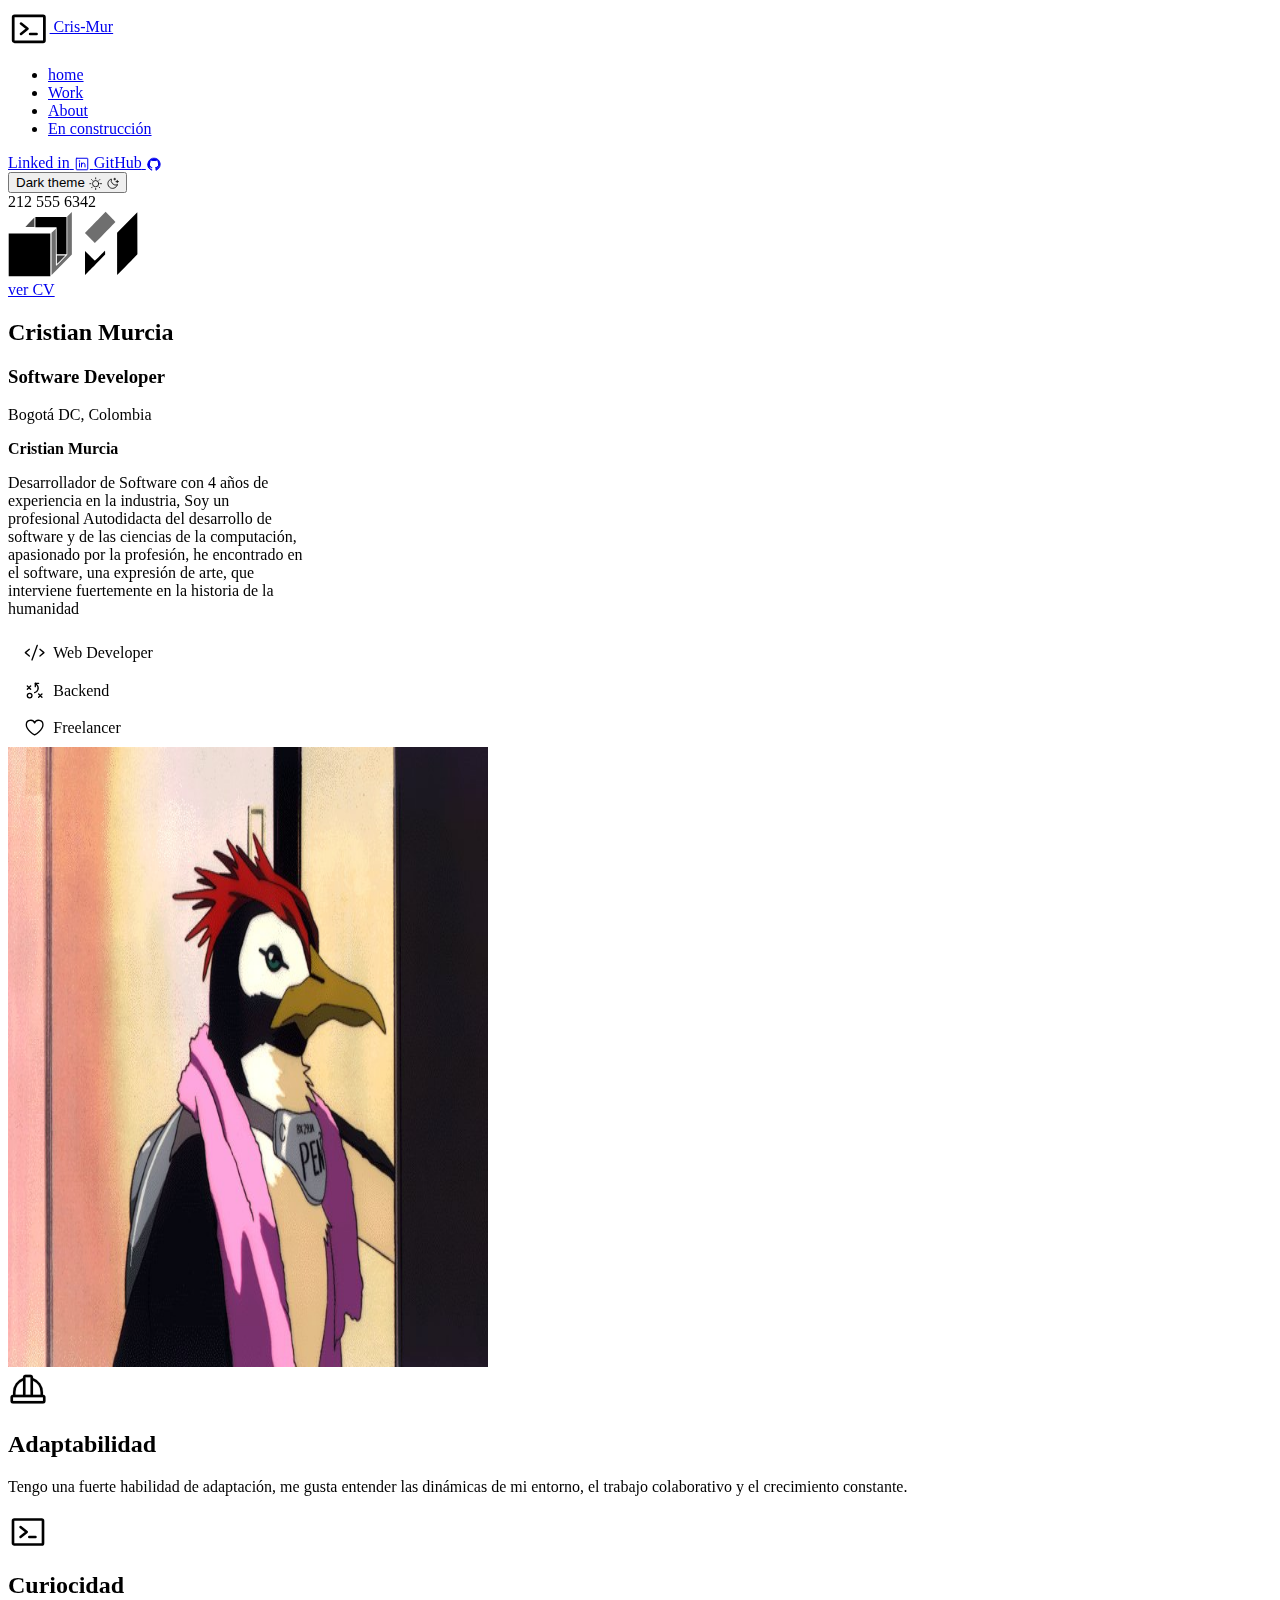
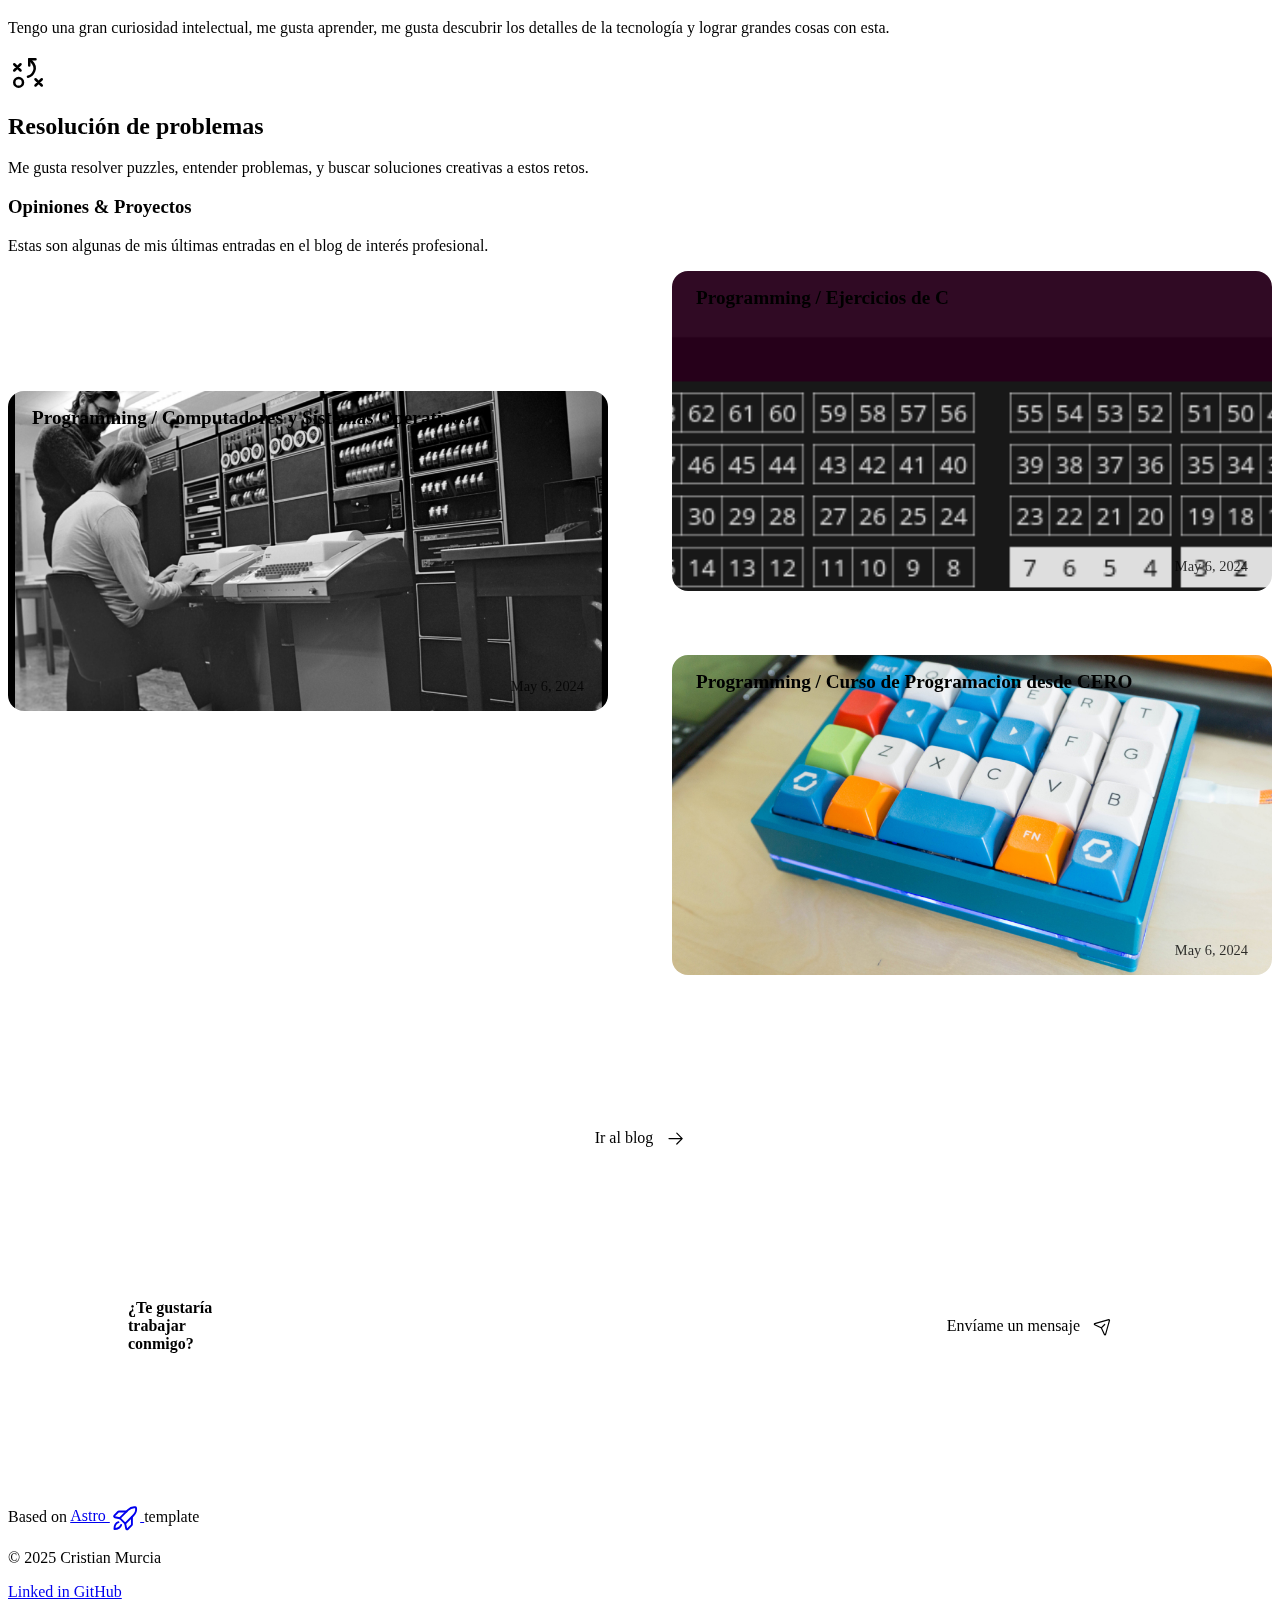
==== index.html @ 403fbc6d "🚀 Automatic Deploy 2025-02-22 | - d48ef73 | [fix][github pages CFG] by [Cris-Mur]" ====
<!DOCTYPE html><html lang="en" data-astro-cid-37fxchfa> <head><!-- Site Metadata --><meta charset="UTF-8"><meta name="viewport" content="width=device-width,initial-scale=1"><meta name="generator" content="Astro v5.2.5"><!-- Favicon --><link rel="icon" type="image/svg+xml" href="/favicon.svg"><title>Home</title><!-- OpenGraph --><meta name="description" property="og:description" content="Sitio personal de Cris"><!-- fonts --><link rel="preconnect" href="https://fonts.googleapis.com"><link rel="preconnect" href="https://fonts.gstatic.com" crossorigin><link href="https://fonts.googleapis.com/css2?family=Public+Sans:ital,wght@0,400;0,700;1,400&family=Rubik:wght@500;600&display=swap" rel="stylesheet"><script>
	// This code is inlined in the head to make dark mode instant & blocking.
	const getThemePreference = () => {
		if (
			typeof localStorage !== "undefined" &&
			localStorage.getItem("theme")
		) {
			return localStorage.getItem("theme");
		}
		return window.matchMedia("(prefers-color-scheme: dark)").matches
			? "dark"
			: "light";
	};
	const isDark = getThemePreference() === "dark";
	document.documentElement.classList[isDark ? "add" : "remove"]("theme-dark");

	if (typeof localStorage !== "undefined") {
		// Watch the document element and persist user preference when it changes.
		const observer = new MutationObserver(() => {
			const isDark =
				document.documentElement.classList.contains("theme-dark");
			localStorage.setItem("theme", isDark ? "dark" : "light");
		});
		observer.observe(document.documentElement, {
			attributes: true,
			attributeFilter: ["class"],
		});
	}
</script><link rel="stylesheet" href="/cris-mur.github.io/_astro/blog.CBIUR2h9.css">
<style>a[data-astro-cid-balv45lp]{position:relative;display:flex;place-content:center;text-align:center;padding:.56em 2em;gap:.8em;color:var(--accent-text-over);text-decoration:none;line-height:1.1;border-radius:999rem;overflow:hidden;background:var(--gradient-accent-orange);box-shadow:var(--shadow-md);white-space:nowrap}@media (min-width: 20em){a[data-astro-cid-balv45lp]{font-size:var(--text-lg)}}a[data-astro-cid-balv45lp]:after{content:"";position:absolute;inset:0;pointer-events:none;transition:background-color var(--theme-transition);mix-blend-mode:overlay}a[data-astro-cid-balv45lp]:focus:after,a[data-astro-cid-balv45lp]:hover:after{background-color:hsla(var(--gray-999-basis),.3)}@media (min-width: 50em){a[data-astro-cid-balv45lp]{padding:1.125rem 2.5rem;font-size:var(--text-xl)}}aside[data-astro-cid-rcdzuq3a]{display:flex;flex-direction:column;align-items:center;gap:3rem;border-top:1px solid var(--gray-800);border-bottom:1px solid var(--gray-800);padding:5rem 1.5rem;background-color:var(--gray-999_40);box-shadow:var(--shadow-sm)}h2[data-astro-cid-rcdzuq3a]{font-size:var(--text-xl);text-align:center;max-width:15ch}@media (min-width: 50em){aside[data-astro-cid-rcdzuq3a]{padding:7.5rem;flex-direction:row;flex-wrap:wrap;justify-content:space-between}h2[data-astro-cid-rcdzuq3a]{font-size:var(--text-3xl);text-align:left}}
.hero[data-astro-cid-bbe6dxrz]{font-size:var(--text-lg);text-align:center}.title[data-astro-cid-bbe6dxrz],.tagline[data-astro-cid-bbe6dxrz]{max-width:37ch;margin-inline:auto}.title[data-astro-cid-bbe6dxrz]{font-size:var(--text-3xl);color:var(--gray-0)}@media (min-width: 50em){.hero[data-astro-cid-bbe6dxrz]{font-size:var(--text-xl)}.start[data-astro-cid-bbe6dxrz]{text-align:start}.start[data-astro-cid-bbe6dxrz] .title[data-astro-cid-bbe6dxrz],.start[data-astro-cid-bbe6dxrz] .tagline[data-astro-cid-bbe6dxrz]{margin-inline:unset}.title[data-astro-cid-bbe6dxrz]{font-size:var(--text-5xl)}}
svg[data-astro-cid-patnjmll]{vertical-align:middle;width:var(--size, 1em);height:var(--size, 1em)}
</style>
<link rel="stylesheet" href="/cris-mur.github.io/_astro/index.Sgi8P1CT.css">
<style>.grid[data-astro-cid-vc5tsdmu]{display:grid;grid-auto-rows:1fr;gap:1rem;list-style:none;padding:0}.grid[data-astro-cid-vc5tsdmu].small{grid-template-columns:1fr 1fr;gap:1.5rem}.grid[data-astro-cid-vc5tsdmu].small>:last-child:nth-child(odd){grid-column:1 / 3}@media (min-width: 50em){.grid[data-astro-cid-vc5tsdmu]{grid-template-columns:1fr 1fr;gap:4rem}.grid[data-astro-cid-vc5tsdmu].offset{--row-offset: 7.5rem;padding-bottom:var(--row-offset)}.grid[data-astro-cid-vc5tsdmu].offset>:nth-child(odd){transform:translateY(var(--row-offset))}.grid[data-astro-cid-vc5tsdmu].offset>:last-child:nth-child(odd){grid-column:2 / 3;transform:none}.grid[data-astro-cid-vc5tsdmu].small{display:flex;flex-wrap:wrap;justify-content:center;gap:2rem}.grid[data-astro-cid-vc5tsdmu].small>*{flex-basis:20rem}}.card[data-astro-cid-tajnclrz]{display:grid;grid-template-columns:1fr;grid-template-rows:1fr 1fr 1fr;grid-template-areas:"title" "description" "date";position:relative;width:auto;height:20rem;background-size:cover;background-position:center;color:var(--gray-0);text-decoration:none;border-radius:1rem;overflow:hidden;transition:all .3s ease-in-out}.card[data-astro-cid-tajnclrz]:before{content:"";position:absolute;inset:0;background-color:#0000;transition:background-color .3s ease-in-out}.card[data-astro-cid-tajnclrz]:hover:before,.card[data-astro-cid-tajnclrz]:focus-within:before{background-color:#00000080}.card[data-astro-cid-tajnclrz] .title[data-astro-cid-tajnclrz]{grid-area:title;align-self:start;justify-self:start;font-size:1.2em;font-weight:700;background:var(--gray-999);border-radius:.937rem;padding:.5rem 1rem;margin:.5rem;z-index:2}.card[data-astro-cid-tajnclrz] .description[data-astro-cid-tajnclrz]{grid-area:description;align-self:center;justify-self:center;text-align:center;opacity:0;transform:translateY(10px);transition:opacity .3s ease-in-out,transform .3s ease-in-out;z-index:2;padding:1rem;color:#fff}.card[data-astro-cid-tajnclrz]:hover .description[data-astro-cid-tajnclrz],.card[data-astro-cid-tajnclrz]:focus-within .description[data-astro-cid-tajnclrz]{opacity:1;transform:translateY(0)}.card[data-astro-cid-tajnclrz] .date[data-astro-cid-tajnclrz]{grid-area:date;align-self:end;justify-self:end;font-size:.9em;opacity:.8;background:var(--gray-999);border-radius:.937rem;padding:.5rem 1rem;margin:.5rem;z-index:2}
.pill[data-astro-cid-2qeywk4b]{display:flex;padding:.5rem 1rem;gap:.5rem;color:var(--accent-text-over);border:1px solid var(--accent-regular);background-color:var(--accent-regular);border-radius:999rem;font-size:var(--text-md);line-height:1.35;white-space:nowrap}
</style></head> <body data-astro-cid-37fxchfa> <div class="stack backgrounds" data-astro-cid-37fxchfa> <nav data-astro-cid-afdttjsk> <div class="menu-header" data-astro-cid-4wjx3xbn> <a href="/" class="site-title" data-astro-cid-cwxeprxr> <svg xmlns="http://www.w3.org/2000/svg" width="40" height="40" viewBox="0 0 256 256" aria-hidden="true" stroke="url(#icon-gradient-27kk5f5kt)" fill="url(#icon-gradient-27kk5f5kt)" style="--size:2.6em" class="astro-patnjmll" data-astro-cid-patnjmll> <g data-astro-cid-patnjmll><path fill="none" stroke-linecap="round" stroke-linejoin="round" stroke-width="16" d="m80 96 40 32-40 32m56 0h40"/><rect width="192" height="160" x="32" y="48" fill="none" stroke-linecap="round" stroke-linejoin="round" stroke-width="16.97" rx="8.5"/></g> <linearGradient id="icon-gradient-27kk5f5kt" x1="23" x2="235" y1="43" y2="202" gradientUnits="userSpaceOnUse" data-astro-cid-patnjmll> <stop stop-color="var(--gradient-stop-1)" data-astro-cid-patnjmll></stop> <stop offset=".5" stop-color="var(--gradient-stop-2)" data-astro-cid-patnjmll></stop> <stop offset="1" stop-color="var(--gradient-stop-3)" data-astro-cid-patnjmll></stop> </linearGradient> </svg>  Cris-Mur </a>  <menu-button data-astro-cid-5gnlnfox="true"> <template data-astro-cid-5gnlnfox> <button class="menu-button" aria-expanded="false" data-astro-cid-5gnlnfox> <span class="sr-only" data-astro-cid-5gnlnfox>Menu</span> <svg xmlns="http://www.w3.org/2000/svg" width="40" height="40" viewBox="0 0 256 256" aria-hidden="true" stroke="currentcolor" fill="currentcolor" class="astro-patnjmll" data-astro-cid-patnjmll> <g data-astro-cid-patnjmll><path stroke-linecap="round" stroke-linejoin="round" stroke-width="16" d="M40 128h176M40 64h176M40 192h176"/></g>  </svg>  </button> </template> </menu-button> <script type="module">class i extends HTMLElement{constructor(){super(),this.appendChild(this.querySelector("template").content.cloneNode(!0));const n=this.querySelector("button"),t=document.getElementById("menu-content");t.hidden=!0,t.classList.add("menu-content");const d=e=>{n.setAttribute("aria-expanded",e?"true":"false"),t.hidden=!e};n.addEventListener("click",()=>d(t.hidden));const s=e=>{d(e.matches),n.hidden=e.matches},c=window.matchMedia("(min-width: 50em)");s(c),c.addEventListener("change",s)}}customElements.define("menu-button",i);</script>  </div>  <noscript> <ul class="nav-items" data-astro-cid-b5ldzmkq> <li data-astro-cid-b5ldzmkq> <a aria-current="page" class="link" href="/" data-astro-cid-b5ldzmkq> home </a> </li><li data-astro-cid-b5ldzmkq> <a class="link" href="/work/" data-astro-cid-b5ldzmkq> Work </a> </li><li data-astro-cid-b5ldzmkq> <a class="link" href="/about/" data-astro-cid-b5ldzmkq> About </a> </li><li data-astro-cid-b5ldzmkq> <a class="link" href="/blog/" data-astro-cid-b5ldzmkq> En construcción </a> </li> </ul>  </noscript> <noscript> <div class="menu-footer" data-astro-cid-afdttjsk> <div class="socials" data-astro-cid-p2anfr35> <a href="https://linkedin.com/in/cris-mur" class="social" data-astro-cid-p2anfr35> <span class="sr-only" data-astro-cid-p2anfr35>Linked in</span> <svg xmlns="http://www.w3.org/2000/svg" width="40" height="40" viewBox="0 0 256 256" aria-hidden="true" stroke="currentcolor" fill="currentcolor" class="astro-patnjmll" data-astro-cid-patnjmll> <g data-astro-cid-patnjmll><rect width="184" height="184" x="36" y="36" fill="none" stroke-linecap="round" stroke-linejoin="round" stroke-width="16" rx="8"/><path fill="none" stroke-linecap="round" stroke-linejoin="round" stroke-width="16" d="M120 112v64m-32-64v64m32-36a28 28 0 0 1 56 0v36"/><circle stroke="none" cx="88" cy="80" r="12"/></g>  </svg>  </a><a href="https://github.com/cris-mur" class="social" data-astro-cid-p2anfr35> <span class="sr-only" data-astro-cid-p2anfr35>GitHub</span> <svg xmlns="http://www.w3.org/2000/svg" width="40" height="40" viewBox="0 0 256 256" aria-hidden="true" stroke="currentcolor" fill="currentcolor" class="astro-patnjmll" data-astro-cid-patnjmll> <g data-astro-cid-patnjmll><g stroke-linecap="round" stroke-linejoin="round"><path fill="none" stroke-width="14.7" d="M55.7 167.2c13.9 1 21.3 13.1 22.2 14.6 4.2 7.2 10.4 9.6 18.3 7.1l1.1-3.4a60.3 60.3 0 0 1-25.8-11.9c-12-10.1-18-25.6-18-46.3"/><path fill="none" stroke-width="16" d="M61.4 205.1a24.5 24.5 0 0 1-3-6.1c-3.2-7.9-7.1-10.6-7.8-11.1l-1-.6c-2.4-1.6-9.5-6.5-7.2-13.9 1.4-4.5 6-7.2 12.3-7.2h.8c4 .3 7.6 1.5 10.7 3.2-9.1-10.1-13.6-24.3-13.6-42.3 0-11.3 3.5-21.7 10.1-30.4A46.7 46.7 0 0 1 65 67.3a8.3 8.3 0 0 1 5-4.7c2.8-.9 13.3-2.7 33.2 9.9a105 105 0 0 1 50.5 0c19.9-12.6 30.4-10.8 33.2-9.9 2.3.7 4.1 2.4 5 4.7 5 12.7 4 23.2 2.6 29.4 6.7 8.7 10 18.9 10 30.4 0 42.6-25.8 54.7-43.6 58.7 1.4 4.1 2.2 8.8 2.2 13.7l-.1 23.4v2.3"/><path fill="none" stroke-width="16" d="M160.9 185.7c1.4 4.1 2.2 8.8 2.2 13.7l-.1 23.4v2.3A98.6 98.6 0 1 0 61.4 205c-1.4-2.1-11.3-17.5-11.8-17.8-2.4-1.6-9.5-6.5-7.2-13.9 1.4-4.5 6-7.2 12.3-7.2h.8c4 .3 7.6 1.5 10.7 3.2-9.1-10.1-13.6-24.3-13.6-42.3 0-11.3 3.5-21.7 10.1-30.4A46.4 46.4 0 0 1 65 67.3a8.3 8.3 0 0 1 5-4.7c2.8-.9 13.3-2.7 33.2 9.9a105 105 0 0 1 50.5 0c19.9-12.6 30.4-10.8 33.2-9.9 2.3.7 4.1 2.4 5 4.7 5 12.7 4 23.2 2.6 29.4 6.7 8.7 10 18.9 10 30.4.1 42.6-25.8 54.7-43.6 58.6z"/><path fill="none" stroke-width="18.7" d="m170.1 203.3 17.3-12 17.2-18.7 9.5-26.6v-27.9l-9.5-27.5" /><path fill="none" stroke-width="22.7" d="m92.1 57.3 23.3-4.6 18.7-1.4 29.3 5.4m-110 32.6-8 16-4 21.4.6 20.3 3.4 13" /><path fill="none" stroke-width="13.3" d="M28.8 133a100 100 0 0 0 66.9 94.4v-8.7c-22.4 1.8-33-11.5-35.6-19.8-3.4-8.6-7.8-11.4-8.5-11.8"/></g></g>  </svg>  </a> </div>  </div> </noscript> <div id="menu-content" hidden data-astro-cid-rfsm77qi> <ul class="nav-items" data-astro-cid-b5ldzmkq> <li data-astro-cid-b5ldzmkq> <a aria-current="page" class="link" href="/" data-astro-cid-b5ldzmkq> home </a> </li><li data-astro-cid-b5ldzmkq> <a class="link" href="/work/" data-astro-cid-b5ldzmkq> Work </a> </li><li data-astro-cid-b5ldzmkq> <a class="link" href="/about/" data-astro-cid-b5ldzmkq> About </a> </li><li data-astro-cid-b5ldzmkq> <a class="link" href="/blog/" data-astro-cid-b5ldzmkq> En construcción </a> </li> </ul>  <div class="menu-footer" data-astro-cid-rfsm77qi> <div class="socials" data-astro-cid-p2anfr35> <a href="https://linkedin.com/in/cris-mur" class="social" data-astro-cid-p2anfr35> <span class="sr-only" data-astro-cid-p2anfr35>Linked in</span> <svg xmlns="http://www.w3.org/2000/svg" width="40" height="40" viewBox="0 0 256 256" aria-hidden="true" stroke="currentcolor" fill="currentcolor" class="astro-patnjmll" data-astro-cid-patnjmll> <g data-astro-cid-patnjmll><rect width="184" height="184" x="36" y="36" fill="none" stroke-linecap="round" stroke-linejoin="round" stroke-width="16" rx="8"/><path fill="none" stroke-linecap="round" stroke-linejoin="round" stroke-width="16" d="M120 112v64m-32-64v64m32-36a28 28 0 0 1 56 0v36"/><circle stroke="none" cx="88" cy="80" r="12"/></g>  </svg>  </a><a href="https://github.com/cris-mur" class="social" data-astro-cid-p2anfr35> <span class="sr-only" data-astro-cid-p2anfr35>GitHub</span> <svg xmlns="http://www.w3.org/2000/svg" width="40" height="40" viewBox="0 0 256 256" aria-hidden="true" stroke="currentcolor" fill="currentcolor" class="astro-patnjmll" data-astro-cid-patnjmll> <g data-astro-cid-patnjmll><g stroke-linecap="round" stroke-linejoin="round"><path fill="none" stroke-width="14.7" d="M55.7 167.2c13.9 1 21.3 13.1 22.2 14.6 4.2 7.2 10.4 9.6 18.3 7.1l1.1-3.4a60.3 60.3 0 0 1-25.8-11.9c-12-10.1-18-25.6-18-46.3"/><path fill="none" stroke-width="16" d="M61.4 205.1a24.5 24.5 0 0 1-3-6.1c-3.2-7.9-7.1-10.6-7.8-11.1l-1-.6c-2.4-1.6-9.5-6.5-7.2-13.9 1.4-4.5 6-7.2 12.3-7.2h.8c4 .3 7.6 1.5 10.7 3.2-9.1-10.1-13.6-24.3-13.6-42.3 0-11.3 3.5-21.7 10.1-30.4A46.7 46.7 0 0 1 65 67.3a8.3 8.3 0 0 1 5-4.7c2.8-.9 13.3-2.7 33.2 9.9a105 105 0 0 1 50.5 0c19.9-12.6 30.4-10.8 33.2-9.9 2.3.7 4.1 2.4 5 4.7 5 12.7 4 23.2 2.6 29.4 6.7 8.7 10 18.9 10 30.4 0 42.6-25.8 54.7-43.6 58.7 1.4 4.1 2.2 8.8 2.2 13.7l-.1 23.4v2.3"/><path fill="none" stroke-width="16" d="M160.9 185.7c1.4 4.1 2.2 8.8 2.2 13.7l-.1 23.4v2.3A98.6 98.6 0 1 0 61.4 205c-1.4-2.1-11.3-17.5-11.8-17.8-2.4-1.6-9.5-6.5-7.2-13.9 1.4-4.5 6-7.2 12.3-7.2h.8c4 .3 7.6 1.5 10.7 3.2-9.1-10.1-13.6-24.3-13.6-42.3 0-11.3 3.5-21.7 10.1-30.4A46.4 46.4 0 0 1 65 67.3a8.3 8.3 0 0 1 5-4.7c2.8-.9 13.3-2.7 33.2 9.9a105 105 0 0 1 50.5 0c19.9-12.6 30.4-10.8 33.2-9.9 2.3.7 4.1 2.4 5 4.7 5 12.7 4 23.2 2.6 29.4 6.7 8.7 10 18.9 10 30.4.1 42.6-25.8 54.7-43.6 58.6z"/><path fill="none" stroke-width="18.7" d="m170.1 203.3 17.3-12 17.2-18.7 9.5-26.6v-27.9l-9.5-27.5" /><path fill="none" stroke-width="22.7" d="m92.1 57.3 23.3-4.6 18.7-1.4 29.3 5.4m-110 32.6-8 16-4 21.4.6 20.3 3.4 13" /><path fill="none" stroke-width="13.3" d="M28.8 133a100 100 0 0 0 66.9 94.4v-8.7c-22.4 1.8-33-11.5-35.6-19.8-3.4-8.6-7.8-11.4-8.5-11.8"/></g></g>  </svg>  </a> </div>  <div class="theme-toggle" data-astro-cid-44khh6qq> <theme-toggle data-astro-cid-x3pjskd3="true"> <button data-astro-cid-x3pjskd3> <span class="sr-only" data-astro-cid-x3pjskd3>Dark theme</span> <span class="icon light" data-astro-cid-x3pjskd3><svg xmlns="http://www.w3.org/2000/svg" width="40" height="40" viewBox="0 0 256 256" aria-hidden="true" stroke="currentcolor" fill="currentcolor" class="astro-patnjmll" data-astro-cid-patnjmll> <g data-astro-cid-patnjmll><circle cx="128" cy="128" r="60" fill="none" stroke-linecap="round" stroke-linejoin="round" stroke-width="16"/><path fill="none" stroke-linecap="round" stroke-linejoin="round" stroke-width="16" d="M128 36V16M63 63 49 49m-13 79H16m47 65-14 14m79 13v20m65-47 14 14m13-79h20m-47-65 14-14"/></g>  </svg> </span> <span class="icon dark" data-astro-cid-x3pjskd3><svg xmlns="http://www.w3.org/2000/svg" width="40" height="40" viewBox="0 0 256 256" aria-hidden="true" stroke="currentcolor" fill="currentcolor" class="astro-patnjmll" data-astro-cid-patnjmll> <g data-astro-cid-patnjmll><path fill="none" stroke-linecap="round" stroke-linejoin="round" stroke-width="16" d="M216 112V64m24 24h-48m-24-64v32m16-16h-32m65 113A92 92 0 0 1 103 39h0a92 92 0 1 0 114 114Z"/></g>  </svg> </span> </button> </theme-toggle>  <script type="module">class n extends HTMLElement{constructor(){super();const e=this.querySelector("button"),t=s=>{document.documentElement.classList[s?"add":"remove"]("theme-dark"),e.setAttribute("aria-pressed",String(s))};e.addEventListener("click",()=>t(!this.isDark())),t(this.isDark())}isDark(){return document.documentElement.classList.contains("theme-dark")}}customElements.define("theme-toggle",n);</script> </div>  </div> </div>  </nav>   <div class="stack gap-20 lg:gap-48"> <div class="wrapper stack gap-8 lg:gap-20" data-astro-cid-dvjfjjxu> <div class="stack business-card" data-astro-cid-7yxbqzmk> <div class="card" data-astro-cid-7yxbqzmk> <span class="inner-card" data-astro-cid-7yxbqzmk> <div class="line-one" data-astro-cid-7yxbqzmk> <span data-astro-cid-7yxbqzmk>212 555 6342</span> <a href="/assets/profile/curriculum_vitae_esp.pdf" data-astro-cid-7yxbqzmk> <div class="logo" data-astro-cid-7yxbqzmk> <img src="/assets/business-card/logo.svg" alt="Cris-Mur Logo" width="130rem" data-astro-cid-7yxbqzmk> </div>
ver CV
</a> </div> <div class="card-title" data-astro-cid-7yxbqzmk> <h2 data-astro-cid-7yxbqzmk>Cristian Murcia</h2> <h3 data-astro-cid-7yxbqzmk>Software Developer</h3> </div> <div class="place" data-astro-cid-7yxbqzmk> <p data-astro-cid-7yxbqzmk>Bogotá DC, Colombia</p> </div> <!-- to store the glare effect --> <span class="glare" data-astro-cid-7yxbqzmk></span> </span> </div> </div>  <script type="module">let s=function(t,e,l){let d="var(--card-shadow-color)";l.getAttribute("data-filter-color")!==null&&(d=l.getAttribute("data-filter-color")),l.classList.add("animated");let a=Math.abs(e.getBoundingClientRect().x-t.clientX),o=Math.abs(e.getBoundingClientRect().y-t.clientY),r=e.getBoundingClientRect().width/2,c=e.getBoundingClientRect().height/2,n=(a-r)/20,i=(o-c)/14,u=(1-a/(r*2))*100,g=(1-o/(c*2))*100;e.querySelector(".glare").style.background=`radial-gradient(circle at ${u}% ${g}%, var(--card-glare-color), transparent)`,l.style.perspective=`${r*6}px`,e.style.perspective=`${r*6}px`,e.style.transform=`rotateY(${n}deg) rotateX(${-i}deg) scale(1.04)`,l.getAttribute("data-custom-perspective")!==null&&(l.style.perspective=`${l.getAttribute("data-custom-perspective")}`);let h=(a-r)/3,f=(o-c)/6;e.style.filter=`drop-shadow(${-h}px ${-f}px 15px ${d})`};document.querySelectorAll(".business-card").forEach(function(t){t.addEventListener("mouseenter",function(e){s(e,this.querySelector(".card"),this)}),t.addEventListener("mousemove",function(e){s(e,this.querySelector(".card"),this)}),t.addEventListener("mouseleave",function(e){let l="var(--card-shadow-color)";t.getAttribute("data-filter-color")!==null&&(l=t.getAttribute("data-filter-color")),t.classList.remove("animated"),t.querySelector(".card").style.transform="rotateY(0deg) rotateX(0deg) scale(1)",t.querySelector(".card").style.filter=`drop-shadow(0 10px 15px ${l})`})});</script> <header class="hero" data-astro-cid-dvjfjjxu> <div class="hero stack gap-4 start" data-astro-cid-bbe6dxrz> <div class="stack gap-2" data-astro-cid-bbe6dxrz> <h1 class="title" data-astro-cid-bbe6dxrz>Cristian Murcia</h1> <p class="tagline" data-astro-cid-bbe6dxrz>Desarrollador de Software con 4 años de experiencia en la industria, Soy un profesional Autodidacta del desarrollo de software y de las ciencias de la computación, apasionado por la profesión, he encontrado en el software, una expresión de arte, que interviene fuertemente en la historia de la humanidad</p> </div>  <div class="roles" data-astro-cid-by7qg7b3> <div class="pill" data-astro-cid-2qeywk4b> <svg xmlns="http://www.w3.org/2000/svg" width="40" height="40" viewBox="0 0 256 256" aria-hidden="true" stroke="currentcolor" fill="currentcolor" style="--size:1.33em" class="astro-patnjmll" data-astro-cid-patnjmll> <g data-astro-cid-patnjmll><path fill="none" stroke-linecap="round" stroke-linejoin="round" stroke-width="16" d="m64 88-48 40 48 40m128-80 48 40-48 40M160 40 96 216"/></g>  </svg>  Web Developer</div> <div class="pill" data-astro-cid-2qeywk4b> <svg xmlns="http://www.w3.org/2000/svg" width="40" height="40" viewBox="0 0 256 256" aria-hidden="true" stroke="currentcolor" fill="currentcolor" style="--size:1.33em" class="astro-patnjmll" data-astro-cid-patnjmll> <g data-astro-cid-patnjmll><circle cx="68" cy="188" r="28" fill="none" stroke-linecap="round" stroke-linejoin="round" stroke-width="16"/><path fill="none" stroke-linecap="round" stroke-linejoin="round" stroke-width="16" d="m40 72 40 40m0-40-40 40m136 56 40 40m0-40-40 40M136 80V40h40"/><path fill="none" stroke-linecap="round" stroke-linejoin="round" stroke-width="16" d="m136 40 16 16c40 40 8 88-24 96"/></g>  </svg>  Backend</div> <div class="pill" data-astro-cid-2qeywk4b> <svg xmlns="http://www.w3.org/2000/svg" width="40" height="40" viewBox="0 0 256 256" aria-hidden="true" stroke="currentcolor" fill="currentcolor" style="--size:1.33em" class="astro-patnjmll" data-astro-cid-patnjmll> <g data-astro-cid-patnjmll><path fill="none" stroke-linecap="round" stroke-linejoin="round" stroke-width="16" d="M128 216S28 160 28 92a52 52 0 0 1 100-20h0a52 52 0 0 1 100 20c0 68-100 124-100 124Z"/></g>  </svg>  Freelancer</div>  </div>   </div>  <img alt="Pen Pen Portrait" src="assets/profile/portrait.jpg" width="480" height="620" data-astro-cid-dvjfjjxu> </header> <section class="box skills" data-astro-cid-5qd7ts44> <div class="stack gap-2 lg:gap-4" data-astro-cid-5qd7ts44> <svg xmlns="http://www.w3.org/2000/svg" width="40" height="40" viewBox="0 0 256 256" aria-hidden="true" stroke="url(#icon-gradient-1qonpley4)" fill="url(#icon-gradient-1qonpley4)" style="--size:2.5rem" class="astro-patnjmll" data-astro-cid-patnjmll> <g data-astro-cid-patnjmll><path d="M224,152V136a96.37,96.37,0,0,0-64-90.51V40a16,16,0,0,0-16-16H112A16,16,0,0,0,96,40v5.49A96.37,96.37,0,0,0,32,136v16a16,16,0,0,0-16,16v24a16,16,0,0,0,16,16H224a16,16,0,0,0,16-16V168A16,16,0,0,0,224,152Zm-16-16v16H160V62.67A80.36,80.36,0,0,1,208,136ZM144,40V152H112V40ZM48,136A80.36,80.36,0,0,1,96,62.67V152H48Zm176,56H32V168H224v24Z"></path></g> <linearGradient id="icon-gradient-1qonpley4" x1="23" x2="235" y1="43" y2="202" gradientUnits="userSpaceOnUse" data-astro-cid-patnjmll> <stop stop-color="var(--gradient-stop-1)" data-astro-cid-patnjmll></stop> <stop offset=".5" stop-color="var(--gradient-stop-2)" data-astro-cid-patnjmll></stop> <stop offset="1" stop-color="var(--gradient-stop-3)" data-astro-cid-patnjmll></stop> </linearGradient> </svg>  <h2 data-astro-cid-5qd7ts44>Adaptabilidad</h2> <p data-astro-cid-5qd7ts44>Tengo una fuerte habilidad de adaptación, me gusta entender las dinámicas de mi entorno, el trabajo colaborativo y el crecimiento constante.</p> </div><div class="stack gap-2 lg:gap-4" data-astro-cid-5qd7ts44> <svg xmlns="http://www.w3.org/2000/svg" width="40" height="40" viewBox="0 0 256 256" aria-hidden="true" stroke="url(#icon-gradient-1nrcfxwtn)" fill="url(#icon-gradient-1nrcfxwtn)" style="--size:2.5rem" class="astro-patnjmll" data-astro-cid-patnjmll> <g data-astro-cid-patnjmll><path fill="none" stroke-linecap="round" stroke-linejoin="round" stroke-width="16" d="m80 96 40 32-40 32m56 0h40"/><rect width="192" height="160" x="32" y="48" fill="none" stroke-linecap="round" stroke-linejoin="round" stroke-width="16.97" rx="8.5"/></g> <linearGradient id="icon-gradient-1nrcfxwtn" x1="23" x2="235" y1="43" y2="202" gradientUnits="userSpaceOnUse" data-astro-cid-patnjmll> <stop stop-color="var(--gradient-stop-1)" data-astro-cid-patnjmll></stop> <stop offset=".5" stop-color="var(--gradient-stop-2)" data-astro-cid-patnjmll></stop> <stop offset="1" stop-color="var(--gradient-stop-3)" data-astro-cid-patnjmll></stop> </linearGradient> </svg>  <h2 data-astro-cid-5qd7ts44>Curiocidad</h2> <p data-astro-cid-5qd7ts44>Tengo una gran curiosidad intelectual, me gusta aprender, me gusta descubrir los detalles de la tecnología y lograr grandes cosas con esta.</p> </div><div class="stack gap-2 lg:gap-4" data-astro-cid-5qd7ts44> <svg xmlns="http://www.w3.org/2000/svg" width="40" height="40" viewBox="0 0 256 256" aria-hidden="true" stroke="url(#icon-gradient-1h3bnl1xs)" fill="url(#icon-gradient-1h3bnl1xs)" style="--size:2.5rem" class="astro-patnjmll" data-astro-cid-patnjmll> <g data-astro-cid-patnjmll><circle cx="68" cy="188" r="28" fill="none" stroke-linecap="round" stroke-linejoin="round" stroke-width="16"/><path fill="none" stroke-linecap="round" stroke-linejoin="round" stroke-width="16" d="m40 72 40 40m0-40-40 40m136 56 40 40m0-40-40 40M136 80V40h40"/><path fill="none" stroke-linecap="round" stroke-linejoin="round" stroke-width="16" d="m136 40 16 16c40 40 8 88-24 96"/></g> <linearGradient id="icon-gradient-1h3bnl1xs" x1="23" x2="235" y1="43" y2="202" gradientUnits="userSpaceOnUse" data-astro-cid-patnjmll> <stop stop-color="var(--gradient-stop-1)" data-astro-cid-patnjmll></stop> <stop offset=".5" stop-color="var(--gradient-stop-2)" data-astro-cid-patnjmll></stop> <stop offset="1" stop-color="var(--gradient-stop-3)" data-astro-cid-patnjmll></stop> </linearGradient> </svg>  <h2 data-astro-cid-5qd7ts44>Resolución de problemas</h2> <p data-astro-cid-5qd7ts44>Me gusta resolver puzzles, entender problemas, y buscar soluciones creativas a estos retos.</p> </div> </section>  </div>  <main class="wrapper stack gap-20 lg:gap-48"> <!-- Work Space --> <section class="section with-background with-cta" data-astro-cid-xews57nk> <header class="section-header stack gap-2 lg:gap-4" data-astro-cid-xews57nk> <h3 data-astro-cid-xews57nk>Opiniones &amp; Proyectos</h3> <p data-astro-cid-xews57nk> Estas son algunas de mis últimas entradas en el blog de interés profesional. </p> </header> <div class="gallery" data-astro-cid-xews57nk> <ul class="grid offset" data-astro-cid-vc5tsdmu> <li> <a class="card" href="/work/programming-learning/computing-history" style="background-image:url(/assets/work/attach/Ken_and_Denis.png)" data-astro-cid-tajnclrz> <span class="title" data-astro-cid-tajnclrz>Programming / Computadores y Sistemas Operativos</span> <span class="description" data-astro-cid-tajnclrz>Una vista general a los computadores y los sistemas Operativos
</span> <div class="date" data-astro-cid-tajnclrz> <time datetime="2024-05-06T00:00:00.000Z"> May 6, 2024 </time> </div> </a>  </li><li> <a class="card" href="/work/programming-learning/clang" style="background-image:url(/assets/work/attach/calc_hex.png)" data-astro-cid-tajnclrz> <span class="title" data-astro-cid-tajnclrz>Programming / Ejercicios de C</span> <span class="description" data-astro-cid-tajnclrz>Articulo con ejercicios para programar en lenguaje C
</span> <div class="date" data-astro-cid-tajnclrz> <time datetime="2024-05-06T00:00:00.000Z"> May 6, 2024 </time> </div> </a>  </li><li> <a class="card" href="/work/programming-learning/programmingcurse" style="background-image:url(/assets/work/attach/teclado.png)" data-astro-cid-tajnclrz> <span class="title" data-astro-cid-tajnclrz>Programming / Curso de Programacion desde CERO</span> <span class="description" data-astro-cid-tajnclrz>Articulo descriptivo sobre como empezar a programar software
</span> <div class="date" data-astro-cid-tajnclrz> <time datetime="2024-05-06T00:00:00.000Z"> May 6, 2024 </time> </div> </a>  </li> </ul>   </div> <div class="cta" data-astro-cid-xews57nk> <a href="/work/" data-astro-cid-balv45lp>Ir al blog<svg xmlns="http://www.w3.org/2000/svg" width="40" height="40" viewBox="0 0 256 256" aria-hidden="true" stroke="currentcolor" fill="currentcolor" style="--size:1.2em" class="astro-patnjmll" data-astro-cid-patnjmll> <g data-astro-cid-patnjmll><path fill="none" stroke-linecap="round" stroke-linejoin="round" stroke-width="16" d="M40 128h176m-72-72 72 72-72 72"/></g>  </svg>  </a>  </div> </section>  <!-- Mentions Space --> <!-- <Mentions /> --> </main> <aside data-astro-cid-rcdzuq3a> <h2 data-astro-cid-rcdzuq3a>¿Te gustaría trabajar conmigo?</h2> <a href="https://linkedin.com/in/cris-mur" data-astro-cid-balv45lp>Envíame un mensaje<svg xmlns="http://www.w3.org/2000/svg" width="40" height="40" viewBox="0 0 256 256" aria-hidden="true" stroke="currentcolor" fill="currentcolor" style="--size:1.2em" class="astro-patnjmll" data-astro-cid-patnjmll> <g data-astro-cid-patnjmll><path fill="none" stroke-linecap="round" stroke-linejoin="round" stroke-width="16" d="M210.3 35.9 23.9 88.4a8 8 0 0 0-1.2 15l85.6 40.5a7.8 7.8 0 0 1 3.8 3.8l40.5 85.6a8 8 0 0 0 15-1.2l52.5-186.4a7.9 7.9 0 0 0-9.8-9.8Zm-99.4 109.2 45.2-45.2"/></g>  </svg>  </a>  </aside>  </div>  <footer data-astro-cid-35ed7um5> <div class="group" data-astro-cid-35ed7um5> <p data-astro-cid-35ed7um5>
Based on <a href="https://astro.build/" data-astro-cid-35ed7um5>Astro
<svg xmlns="http://www.w3.org/2000/svg" width="40" height="40" viewBox="0 0 256 256" aria-hidden="true" stroke="currentcolor" fill="currentcolor" style="--size:1.9em" class="astro-patnjmll" data-astro-cid-patnjmll> <g data-astro-cid-patnjmll><path fill="none" stroke-linecap="round" stroke-linejoin="round" stroke-width="16" d="M94.1 184.6c-11.4 33.9-56.6 33.9-56.6 33.9s0-45.2 33.9-56.6m124.5-56.5L128 173.3 82.7 128l67.9-67.9C176.3 34.4 202 34.7 213 36.3a7.8 7.8 0 0 1 6.7 6.7c1.6 11 1.9 36.7-23.8 62.4Z"/><path fill="none" stroke-linecap="round" stroke-linejoin="round" stroke-width="16" d="M184.6 116.7v64.6a8 8 0 0 1-2.4 5.6l-32.3 32.4a8 8 0 0 1-13.5-4.1l-8.4-41.9m11.3-101.9H74.7a8 8 0 0 0-5.6 2.4l-32.4 32.3a8 8 0 0 0 4.1 13.5l41.9 8.4"/></g>  </svg>  </a>
template
</p> <p data-astro-cid-35ed7um5>&copy; 2025 Cristian Murcia</p> </div> <p class="socials" data-astro-cid-35ed7um5> <a href="https://linkedin.com/in/cris-mur" data-astro-cid-35ed7um5> Linked in</a><a href="https://github.com/cris-mur" data-astro-cid-35ed7um5> GitHub</a> </p> </footer>  </div> <script type="module">addEventListener("load",()=>document.documentElement.classList.add("loaded"));</script>  </body> </html>
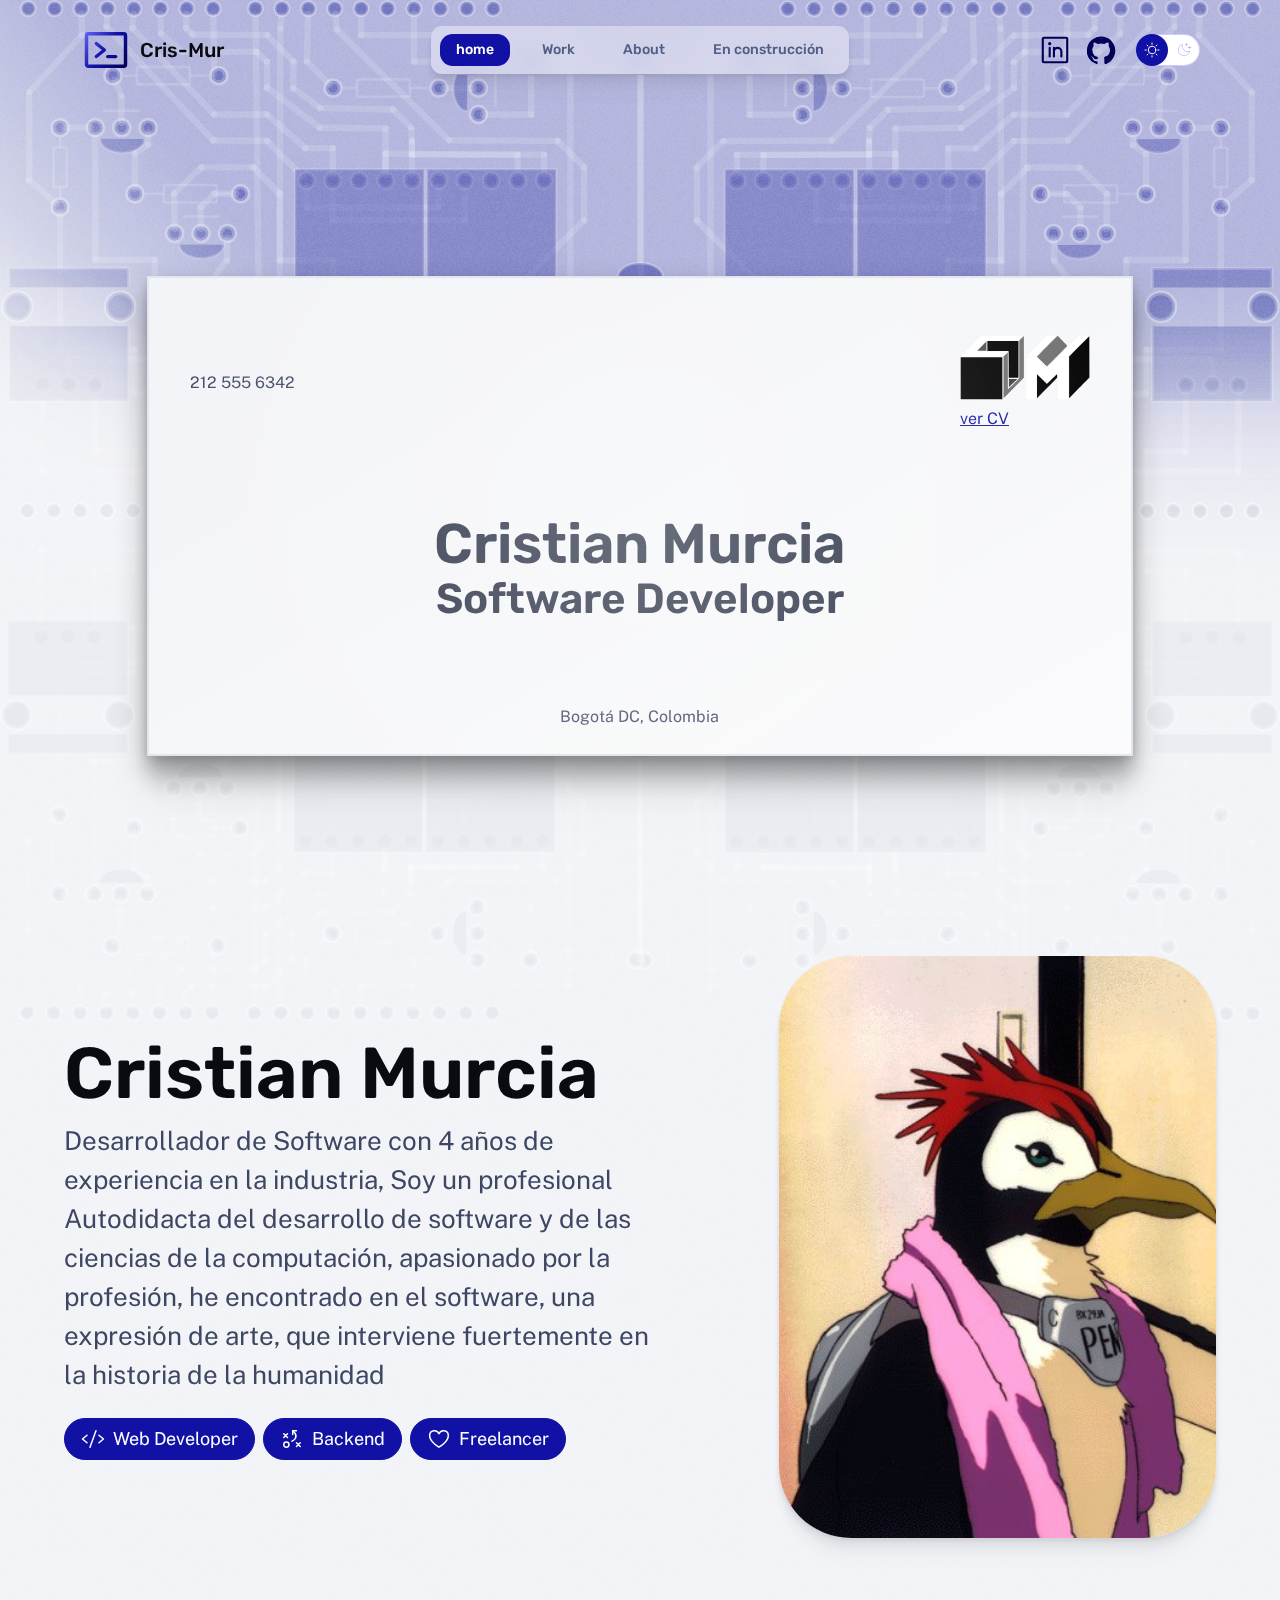
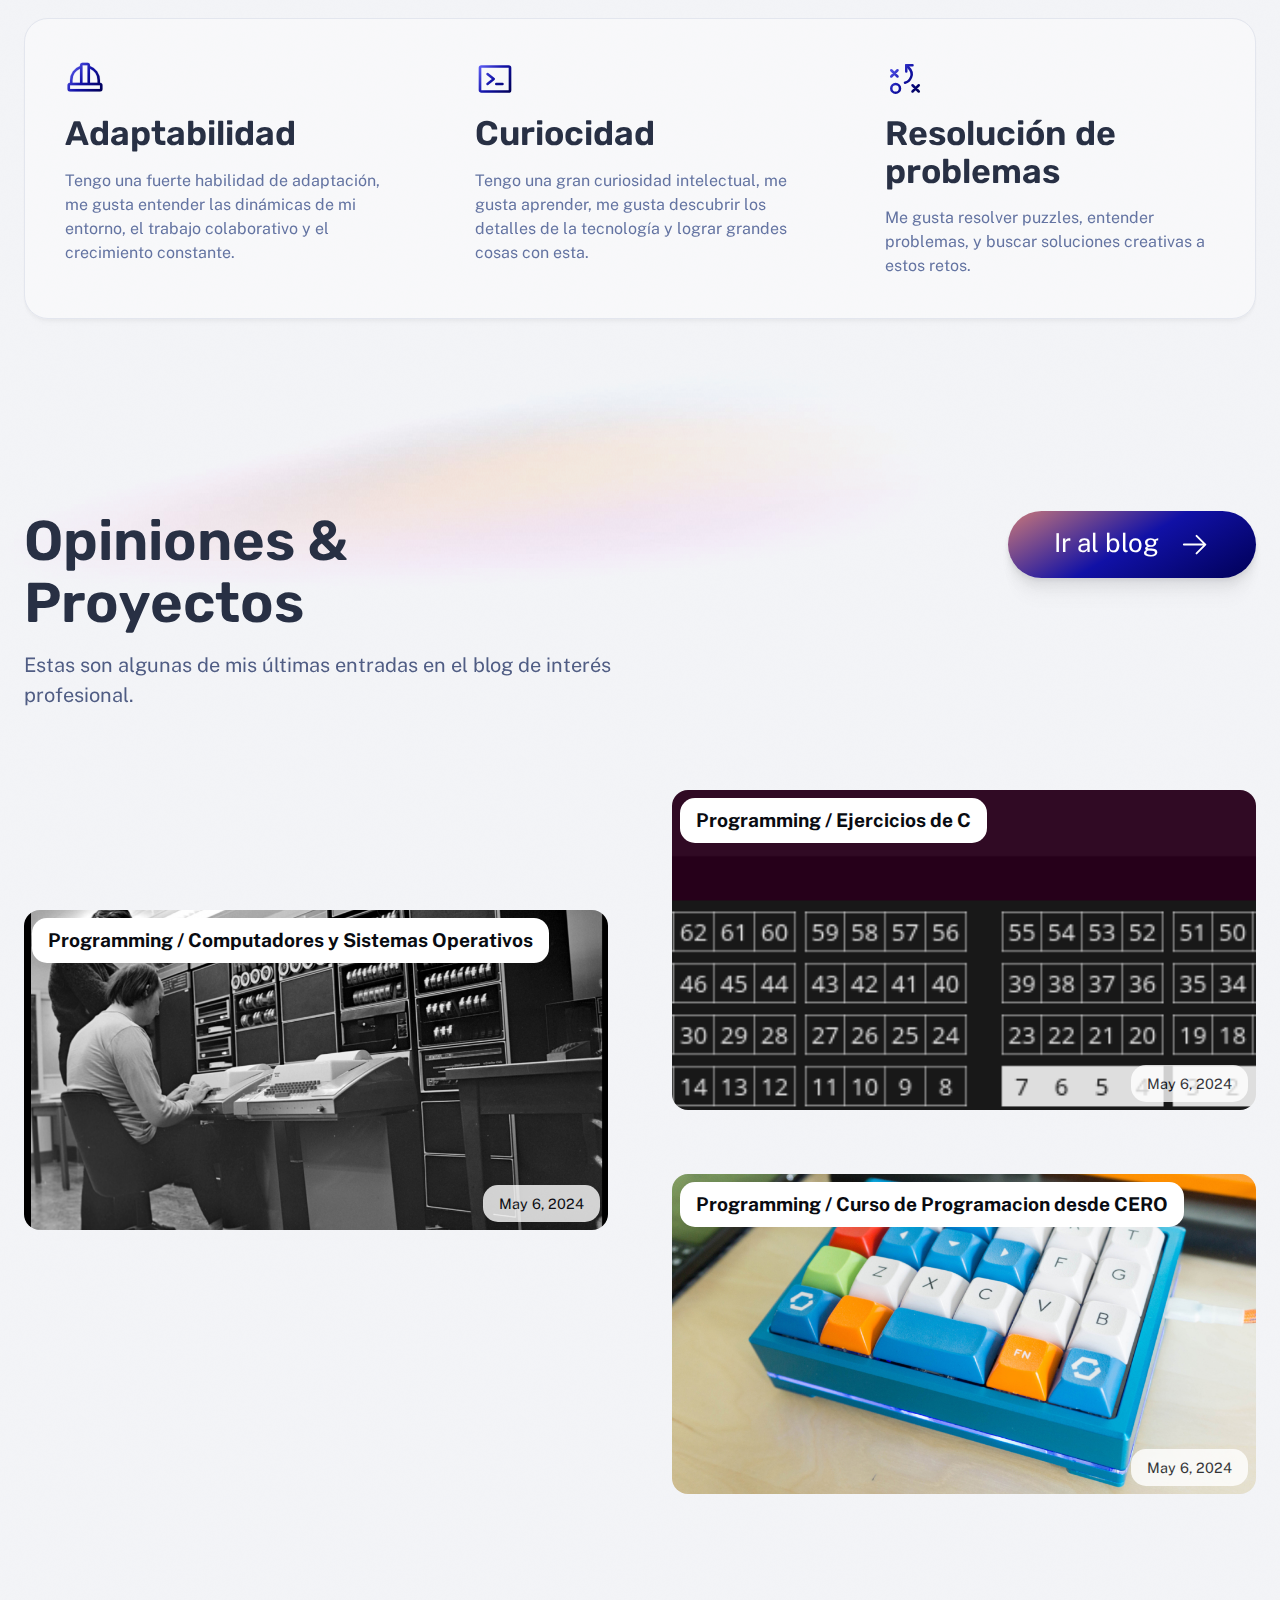
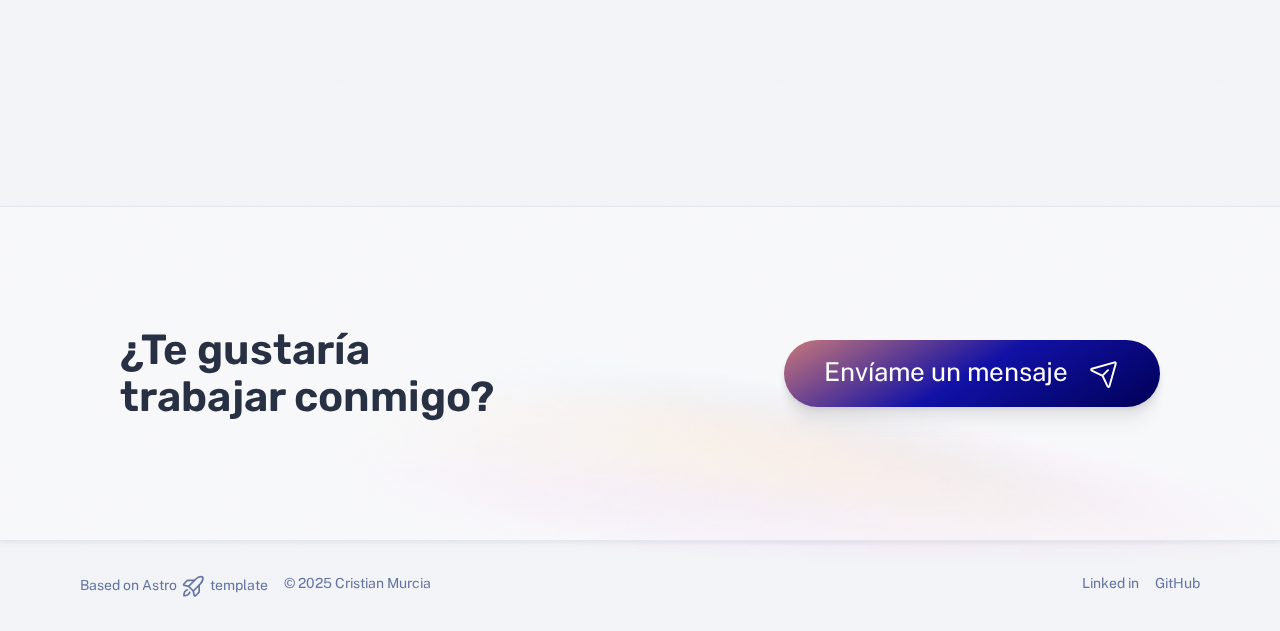
==== commit e2f712b3: "🚀 Automatic Deploy 2025-02-22 | - 7644450 | [fix][github pages CFG] by [Cris-Mur]" ====
--- a/index.html
+++ b/index.html
@@ -26,17 +26,17 @@
 			attributeFilter: ["class"],
 		});
 	}
-</script><link rel="stylesheet" href="/cris-mur.github.io/_astro/blog.CBIUR2h9.css">
+</script><link rel="stylesheet" href="/_astro/blog.DQibkkW2.css">
 <style>a[data-astro-cid-balv45lp]{position:relative;display:flex;place-content:center;text-align:center;padding:.56em 2em;gap:.8em;color:var(--accent-text-over);text-decoration:none;line-height:1.1;border-radius:999rem;overflow:hidden;background:var(--gradient-accent-orange);box-shadow:var(--shadow-md);white-space:nowrap}@media (min-width: 20em){a[data-astro-cid-balv45lp]{font-size:var(--text-lg)}}a[data-astro-cid-balv45lp]:after{content:"";position:absolute;inset:0;pointer-events:none;transition:background-color var(--theme-transition);mix-blend-mode:overlay}a[data-astro-cid-balv45lp]:focus:after,a[data-astro-cid-balv45lp]:hover:after{background-color:hsla(var(--gray-999-basis),.3)}@media (min-width: 50em){a[data-astro-cid-balv45lp]{padding:1.125rem 2.5rem;font-size:var(--text-xl)}}aside[data-astro-cid-rcdzuq3a]{display:flex;flex-direction:column;align-items:center;gap:3rem;border-top:1px solid var(--gray-800);border-bottom:1px solid var(--gray-800);padding:5rem 1.5rem;background-color:var(--gray-999_40);box-shadow:var(--shadow-sm)}h2[data-astro-cid-rcdzuq3a]{font-size:var(--text-xl);text-align:center;max-width:15ch}@media (min-width: 50em){aside[data-astro-cid-rcdzuq3a]{padding:7.5rem;flex-direction:row;flex-wrap:wrap;justify-content:space-between}h2[data-astro-cid-rcdzuq3a]{font-size:var(--text-3xl);text-align:left}}
 .hero[data-astro-cid-bbe6dxrz]{font-size:var(--text-lg);text-align:center}.title[data-astro-cid-bbe6dxrz],.tagline[data-astro-cid-bbe6dxrz]{max-width:37ch;margin-inline:auto}.title[data-astro-cid-bbe6dxrz]{font-size:var(--text-3xl);color:var(--gray-0)}@media (min-width: 50em){.hero[data-astro-cid-bbe6dxrz]{font-size:var(--text-xl)}.start[data-astro-cid-bbe6dxrz]{text-align:start}.start[data-astro-cid-bbe6dxrz] .title[data-astro-cid-bbe6dxrz],.start[data-astro-cid-bbe6dxrz] .tagline[data-astro-cid-bbe6dxrz]{margin-inline:unset}.title[data-astro-cid-bbe6dxrz]{font-size:var(--text-5xl)}}
 svg[data-astro-cid-patnjmll]{vertical-align:middle;width:var(--size, 1em);height:var(--size, 1em)}
 </style>
-<link rel="stylesheet" href="/cris-mur.github.io/_astro/index.Sgi8P1CT.css">
+<link rel="stylesheet" href="/_astro/index.FJXk9JGC.css">
 <style>.grid[data-astro-cid-vc5tsdmu]{display:grid;grid-auto-rows:1fr;gap:1rem;list-style:none;padding:0}.grid[data-astro-cid-vc5tsdmu].small{grid-template-columns:1fr 1fr;gap:1.5rem}.grid[data-astro-cid-vc5tsdmu].small>:last-child:nth-child(odd){grid-column:1 / 3}@media (min-width: 50em){.grid[data-astro-cid-vc5tsdmu]{grid-template-columns:1fr 1fr;gap:4rem}.grid[data-astro-cid-vc5tsdmu].offset{--row-offset: 7.5rem;padding-bottom:var(--row-offset)}.grid[data-astro-cid-vc5tsdmu].offset>:nth-child(odd){transform:translateY(var(--row-offset))}.grid[data-astro-cid-vc5tsdmu].offset>:last-child:nth-child(odd){grid-column:2 / 3;transform:none}.grid[data-astro-cid-vc5tsdmu].small{display:flex;flex-wrap:wrap;justify-content:center;gap:2rem}.grid[data-astro-cid-vc5tsdmu].small>*{flex-basis:20rem}}.card[data-astro-cid-tajnclrz]{display:grid;grid-template-columns:1fr;grid-template-rows:1fr 1fr 1fr;grid-template-areas:"title" "description" "date";position:relative;width:auto;height:20rem;background-size:cover;background-position:center;color:var(--gray-0);text-decoration:none;border-radius:1rem;overflow:hidden;transition:all .3s ease-in-out}.card[data-astro-cid-tajnclrz]:before{content:"";position:absolute;inset:0;background-color:#0000;transition:background-color .3s ease-in-out}.card[data-astro-cid-tajnclrz]:hover:before,.card[data-astro-cid-tajnclrz]:focus-within:before{background-color:#00000080}.card[data-astro-cid-tajnclrz] .title[data-astro-cid-tajnclrz]{grid-area:title;align-self:start;justify-self:start;font-size:1.2em;font-weight:700;background:var(--gray-999);border-radius:.937rem;padding:.5rem 1rem;margin:.5rem;z-index:2}.card[data-astro-cid-tajnclrz] .description[data-astro-cid-tajnclrz]{grid-area:description;align-self:center;justify-self:center;text-align:center;opacity:0;transform:translateY(10px);transition:opacity .3s ease-in-out,transform .3s ease-in-out;z-index:2;padding:1rem;color:#fff}.card[data-astro-cid-tajnclrz]:hover .description[data-astro-cid-tajnclrz],.card[data-astro-cid-tajnclrz]:focus-within .description[data-astro-cid-tajnclrz]{opacity:1;transform:translateY(0)}.card[data-astro-cid-tajnclrz] .date[data-astro-cid-tajnclrz]{grid-area:date;align-self:end;justify-self:end;font-size:.9em;opacity:.8;background:var(--gray-999);border-radius:.937rem;padding:.5rem 1rem;margin:.5rem;z-index:2}
 .pill[data-astro-cid-2qeywk4b]{display:flex;padding:.5rem 1rem;gap:.5rem;color:var(--accent-text-over);border:1px solid var(--accent-regular);background-color:var(--accent-regular);border-radius:999rem;font-size:var(--text-md);line-height:1.35;white-space:nowrap}
-</style></head> <body data-astro-cid-37fxchfa> <div class="stack backgrounds" data-astro-cid-37fxchfa> <nav data-astro-cid-afdttjsk> <div class="menu-header" data-astro-cid-4wjx3xbn> <a href="/" class="site-title" data-astro-cid-cwxeprxr> <svg xmlns="http://www.w3.org/2000/svg" width="40" height="40" viewBox="0 0 256 256" aria-hidden="true" stroke="url(#icon-gradient-27kk5f5kt)" fill="url(#icon-gradient-27kk5f5kt)" style="--size:2.6em" class="astro-patnjmll" data-astro-cid-patnjmll> <g data-astro-cid-patnjmll><path fill="none" stroke-linecap="round" stroke-linejoin="round" stroke-width="16" d="m80 96 40 32-40 32m56 0h40"/><rect width="192" height="160" x="32" y="48" fill="none" stroke-linecap="round" stroke-linejoin="round" stroke-width="16.97" rx="8.5"/></g> <linearGradient id="icon-gradient-27kk5f5kt" x1="23" x2="235" y1="43" y2="202" gradientUnits="userSpaceOnUse" data-astro-cid-patnjmll> <stop stop-color="var(--gradient-stop-1)" data-astro-cid-patnjmll></stop> <stop offset=".5" stop-color="var(--gradient-stop-2)" data-astro-cid-patnjmll></stop> <stop offset="1" stop-color="var(--gradient-stop-3)" data-astro-cid-patnjmll></stop> </linearGradient> </svg>  Cris-Mur </a>  <menu-button data-astro-cid-5gnlnfox="true"> <template data-astro-cid-5gnlnfox> <button class="menu-button" aria-expanded="false" data-astro-cid-5gnlnfox> <span class="sr-only" data-astro-cid-5gnlnfox>Menu</span> <svg xmlns="http://www.w3.org/2000/svg" width="40" height="40" viewBox="0 0 256 256" aria-hidden="true" stroke="currentcolor" fill="currentcolor" class="astro-patnjmll" data-astro-cid-patnjmll> <g data-astro-cid-patnjmll><path stroke-linecap="round" stroke-linejoin="round" stroke-width="16" d="M40 128h176M40 64h176M40 192h176"/></g>  </svg>  </button> </template> </menu-button> <script type="module">class i extends HTMLElement{constructor(){super(),this.appendChild(this.querySelector("template").content.cloneNode(!0));const n=this.querySelector("button"),t=document.getElementById("menu-content");t.hidden=!0,t.classList.add("menu-content");const d=e=>{n.setAttribute("aria-expanded",e?"true":"false"),t.hidden=!e};n.addEventListener("click",()=>d(t.hidden));const s=e=>{d(e.matches),n.hidden=e.matches},c=window.matchMedia("(min-width: 50em)");s(c),c.addEventListener("change",s)}}customElements.define("menu-button",i);</script>  </div>  <noscript> <ul class="nav-items" data-astro-cid-b5ldzmkq> <li data-astro-cid-b5ldzmkq> <a aria-current="page" class="link" href="/" data-astro-cid-b5ldzmkq> home </a> </li><li data-astro-cid-b5ldzmkq> <a class="link" href="/work/" data-astro-cid-b5ldzmkq> Work </a> </li><li data-astro-cid-b5ldzmkq> <a class="link" href="/about/" data-astro-cid-b5ldzmkq> About </a> </li><li data-astro-cid-b5ldzmkq> <a class="link" href="/blog/" data-astro-cid-b5ldzmkq> En construcción </a> </li> </ul>  </noscript> <noscript> <div class="menu-footer" data-astro-cid-afdttjsk> <div class="socials" data-astro-cid-p2anfr35> <a href="https://linkedin.com/in/cris-mur" class="social" data-astro-cid-p2anfr35> <span class="sr-only" data-astro-cid-p2anfr35>Linked in</span> <svg xmlns="http://www.w3.org/2000/svg" width="40" height="40" viewBox="0 0 256 256" aria-hidden="true" stroke="currentcolor" fill="currentcolor" class="astro-patnjmll" data-astro-cid-patnjmll> <g data-astro-cid-patnjmll><rect width="184" height="184" x="36" y="36" fill="none" stroke-linecap="round" stroke-linejoin="round" stroke-width="16" rx="8"/><path fill="none" stroke-linecap="round" stroke-linejoin="round" stroke-width="16" d="M120 112v64m-32-64v64m32-36a28 28 0 0 1 56 0v36"/><circle stroke="none" cx="88" cy="80" r="12"/></g>  </svg>  </a><a href="https://github.com/cris-mur" class="social" data-astro-cid-p2anfr35> <span class="sr-only" data-astro-cid-p2anfr35>GitHub</span> <svg xmlns="http://www.w3.org/2000/svg" width="40" height="40" viewBox="0 0 256 256" aria-hidden="true" stroke="currentcolor" fill="currentcolor" class="astro-patnjmll" data-astro-cid-patnjmll> <g data-astro-cid-patnjmll><g stroke-linecap="round" stroke-linejoin="round"><path fill="none" stroke-width="14.7" d="M55.7 167.2c13.9 1 21.3 13.1 22.2 14.6 4.2 7.2 10.4 9.6 18.3 7.1l1.1-3.4a60.3 60.3 0 0 1-25.8-11.9c-12-10.1-18-25.6-18-46.3"/><path fill="none" stroke-width="16" d="M61.4 205.1a24.5 24.5 0 0 1-3-6.1c-3.2-7.9-7.1-10.6-7.8-11.1l-1-.6c-2.4-1.6-9.5-6.5-7.2-13.9 1.4-4.5 6-7.2 12.3-7.2h.8c4 .3 7.6 1.5 10.7 3.2-9.1-10.1-13.6-24.3-13.6-42.3 0-11.3 3.5-21.7 10.1-30.4A46.7 46.7 0 0 1 65 67.3a8.3 8.3 0 0 1 5-4.7c2.8-.9 13.3-2.7 33.2 9.9a105 105 0 0 1 50.5 0c19.9-12.6 30.4-10.8 33.2-9.9 2.3.7 4.1 2.4 5 4.7 5 12.7 4 23.2 2.6 29.4 6.7 8.7 10 18.9 10 30.4 0 42.6-25.8 54.7-43.6 58.7 1.4 4.1 2.2 8.8 2.2 13.7l-.1 23.4v2.3"/><path fill="none" stroke-width="16" d="M160.9 185.7c1.4 4.1 2.2 8.8 2.2 13.7l-.1 23.4v2.3A98.6 98.6 0 1 0 61.4 205c-1.4-2.1-11.3-17.5-11.8-17.8-2.4-1.6-9.5-6.5-7.2-13.9 1.4-4.5 6-7.2 12.3-7.2h.8c4 .3 7.6 1.5 10.7 3.2-9.1-10.1-13.6-24.3-13.6-42.3 0-11.3 3.5-21.7 10.1-30.4A46.4 46.4 0 0 1 65 67.3a8.3 8.3 0 0 1 5-4.7c2.8-.9 13.3-2.7 33.2 9.9a105 105 0 0 1 50.5 0c19.9-12.6 30.4-10.8 33.2-9.9 2.3.7 4.1 2.4 5 4.7 5 12.7 4 23.2 2.6 29.4 6.7 8.7 10 18.9 10 30.4.1 42.6-25.8 54.7-43.6 58.6z"/><path fill="none" stroke-width="18.7" d="m170.1 203.3 17.3-12 17.2-18.7 9.5-26.6v-27.9l-9.5-27.5" /><path fill="none" stroke-width="22.7" d="m92.1 57.3 23.3-4.6 18.7-1.4 29.3 5.4m-110 32.6-8 16-4 21.4.6 20.3 3.4 13" /><path fill="none" stroke-width="13.3" d="M28.8 133a100 100 0 0 0 66.9 94.4v-8.7c-22.4 1.8-33-11.5-35.6-19.8-3.4-8.6-7.8-11.4-8.5-11.8"/></g></g>  </svg>  </a> </div>  </div> </noscript> <div id="menu-content" hidden data-astro-cid-rfsm77qi> <ul class="nav-items" data-astro-cid-b5ldzmkq> <li data-astro-cid-b5ldzmkq> <a aria-current="page" class="link" href="/" data-astro-cid-b5ldzmkq> home </a> </li><li data-astro-cid-b5ldzmkq> <a class="link" href="/work/" data-astro-cid-b5ldzmkq> Work </a> </li><li data-astro-cid-b5ldzmkq> <a class="link" href="/about/" data-astro-cid-b5ldzmkq> About </a> </li><li data-astro-cid-b5ldzmkq> <a class="link" href="/blog/" data-astro-cid-b5ldzmkq> En construcción </a> </li> </ul>  <div class="menu-footer" data-astro-cid-rfsm77qi> <div class="socials" data-astro-cid-p2anfr35> <a href="https://linkedin.com/in/cris-mur" class="social" data-astro-cid-p2anfr35> <span class="sr-only" data-astro-cid-p2anfr35>Linked in</span> <svg xmlns="http://www.w3.org/2000/svg" width="40" height="40" viewBox="0 0 256 256" aria-hidden="true" stroke="currentcolor" fill="currentcolor" class="astro-patnjmll" data-astro-cid-patnjmll> <g data-astro-cid-patnjmll><rect width="184" height="184" x="36" y="36" fill="none" stroke-linecap="round" stroke-linejoin="round" stroke-width="16" rx="8"/><path fill="none" stroke-linecap="round" stroke-linejoin="round" stroke-width="16" d="M120 112v64m-32-64v64m32-36a28 28 0 0 1 56 0v36"/><circle stroke="none" cx="88" cy="80" r="12"/></g>  </svg>  </a><a href="https://github.com/cris-mur" class="social" data-astro-cid-p2anfr35> <span class="sr-only" data-astro-cid-p2anfr35>GitHub</span> <svg xmlns="http://www.w3.org/2000/svg" width="40" height="40" viewBox="0 0 256 256" aria-hidden="true" stroke="currentcolor" fill="currentcolor" class="astro-patnjmll" data-astro-cid-patnjmll> <g data-astro-cid-patnjmll><g stroke-linecap="round" stroke-linejoin="round"><path fill="none" stroke-width="14.7" d="M55.7 167.2c13.9 1 21.3 13.1 22.2 14.6 4.2 7.2 10.4 9.6 18.3 7.1l1.1-3.4a60.3 60.3 0 0 1-25.8-11.9c-12-10.1-18-25.6-18-46.3"/><path fill="none" stroke-width="16" d="M61.4 205.1a24.5 24.5 0 0 1-3-6.1c-3.2-7.9-7.1-10.6-7.8-11.1l-1-.6c-2.4-1.6-9.5-6.5-7.2-13.9 1.4-4.5 6-7.2 12.3-7.2h.8c4 .3 7.6 1.5 10.7 3.2-9.1-10.1-13.6-24.3-13.6-42.3 0-11.3 3.5-21.7 10.1-30.4A46.7 46.7 0 0 1 65 67.3a8.3 8.3 0 0 1 5-4.7c2.8-.9 13.3-2.7 33.2 9.9a105 105 0 0 1 50.5 0c19.9-12.6 30.4-10.8 33.2-9.9 2.3.7 4.1 2.4 5 4.7 5 12.7 4 23.2 2.6 29.4 6.7 8.7 10 18.9 10 30.4 0 42.6-25.8 54.7-43.6 58.7 1.4 4.1 2.2 8.8 2.2 13.7l-.1 23.4v2.3"/><path fill="none" stroke-width="16" d="M160.9 185.7c1.4 4.1 2.2 8.8 2.2 13.7l-.1 23.4v2.3A98.6 98.6 0 1 0 61.4 205c-1.4-2.1-11.3-17.5-11.8-17.8-2.4-1.6-9.5-6.5-7.2-13.9 1.4-4.5 6-7.2 12.3-7.2h.8c4 .3 7.6 1.5 10.7 3.2-9.1-10.1-13.6-24.3-13.6-42.3 0-11.3 3.5-21.7 10.1-30.4A46.4 46.4 0 0 1 65 67.3a8.3 8.3 0 0 1 5-4.7c2.8-.9 13.3-2.7 33.2 9.9a105 105 0 0 1 50.5 0c19.9-12.6 30.4-10.8 33.2-9.9 2.3.7 4.1 2.4 5 4.7 5 12.7 4 23.2 2.6 29.4 6.7 8.7 10 18.9 10 30.4.1 42.6-25.8 54.7-43.6 58.6z"/><path fill="none" stroke-width="18.7" d="m170.1 203.3 17.3-12 17.2-18.7 9.5-26.6v-27.9l-9.5-27.5" /><path fill="none" stroke-width="22.7" d="m92.1 57.3 23.3-4.6 18.7-1.4 29.3 5.4m-110 32.6-8 16-4 21.4.6 20.3 3.4 13" /><path fill="none" stroke-width="13.3" d="M28.8 133a100 100 0 0 0 66.9 94.4v-8.7c-22.4 1.8-33-11.5-35.6-19.8-3.4-8.6-7.8-11.4-8.5-11.8"/></g></g>  </svg>  </a> </div>  <div class="theme-toggle" data-astro-cid-44khh6qq> <theme-toggle data-astro-cid-x3pjskd3="true"> <button data-astro-cid-x3pjskd3> <span class="sr-only" data-astro-cid-x3pjskd3>Dark theme</span> <span class="icon light" data-astro-cid-x3pjskd3><svg xmlns="http://www.w3.org/2000/svg" width="40" height="40" viewBox="0 0 256 256" aria-hidden="true" stroke="currentcolor" fill="currentcolor" class="astro-patnjmll" data-astro-cid-patnjmll> <g data-astro-cid-patnjmll><circle cx="128" cy="128" r="60" fill="none" stroke-linecap="round" stroke-linejoin="round" stroke-width="16"/><path fill="none" stroke-linecap="round" stroke-linejoin="round" stroke-width="16" d="M128 36V16M63 63 49 49m-13 79H16m47 65-14 14m79 13v20m65-47 14 14m13-79h20m-47-65 14-14"/></g>  </svg> </span> <span class="icon dark" data-astro-cid-x3pjskd3><svg xmlns="http://www.w3.org/2000/svg" width="40" height="40" viewBox="0 0 256 256" aria-hidden="true" stroke="currentcolor" fill="currentcolor" class="astro-patnjmll" data-astro-cid-patnjmll> <g data-astro-cid-patnjmll><path fill="none" stroke-linecap="round" stroke-linejoin="round" stroke-width="16" d="M216 112V64m24 24h-48m-24-64v32m16-16h-32m65 113A92 92 0 0 1 103 39h0a92 92 0 1 0 114 114Z"/></g>  </svg> </span> </button> </theme-toggle>  <script type="module">class n extends HTMLElement{constructor(){super();const e=this.querySelector("button"),t=s=>{document.documentElement.classList[s?"add":"remove"]("theme-dark"),e.setAttribute("aria-pressed",String(s))};e.addEventListener("click",()=>t(!this.isDark())),t(this.isDark())}isDark(){return document.documentElement.classList.contains("theme-dark")}}customElements.define("theme-toggle",n);</script> </div>  </div> </div>  </nav>   <div class="stack gap-20 lg:gap-48"> <div class="wrapper stack gap-8 lg:gap-20" data-astro-cid-dvjfjjxu> <div class="stack business-card" data-astro-cid-7yxbqzmk> <div class="card" data-astro-cid-7yxbqzmk> <span class="inner-card" data-astro-cid-7yxbqzmk> <div class="line-one" data-astro-cid-7yxbqzmk> <span data-astro-cid-7yxbqzmk>212 555 6342</span> <a href="/assets/profile/curriculum_vitae_esp.pdf" data-astro-cid-7yxbqzmk> <div class="logo" data-astro-cid-7yxbqzmk> <img src="/assets/business-card/logo.svg" alt="Cris-Mur Logo" width="130rem" data-astro-cid-7yxbqzmk> </div>
+</style></head> <body data-astro-cid-37fxchfa> <div class="stack backgrounds" data-astro-cid-37fxchfa> <nav data-astro-cid-afdttjsk> <div class="menu-header" data-astro-cid-4wjx3xbn> <a href="/" class="site-title" data-astro-cid-cwxeprxr> <svg xmlns="http://www.w3.org/2000/svg" width="40" height="40" viewBox="0 0 256 256" aria-hidden="true" stroke="url(#icon-gradient-1clxqavgp)" fill="url(#icon-gradient-1clxqavgp)" style="--size:2.6em" class="astro-patnjmll" data-astro-cid-patnjmll> <g data-astro-cid-patnjmll><path fill="none" stroke-linecap="round" stroke-linejoin="round" stroke-width="16" d="m80 96 40 32-40 32m56 0h40"/><rect width="192" height="160" x="32" y="48" fill="none" stroke-linecap="round" stroke-linejoin="round" stroke-width="16.97" rx="8.5"/></g> <linearGradient id="icon-gradient-1clxqavgp" x1="23" x2="235" y1="43" y2="202" gradientUnits="userSpaceOnUse" data-astro-cid-patnjmll> <stop stop-color="var(--gradient-stop-1)" data-astro-cid-patnjmll></stop> <stop offset=".5" stop-color="var(--gradient-stop-2)" data-astro-cid-patnjmll></stop> <stop offset="1" stop-color="var(--gradient-stop-3)" data-astro-cid-patnjmll></stop> </linearGradient> </svg>  Cris-Mur </a>  <menu-button data-astro-cid-5gnlnfox="true"> <template data-astro-cid-5gnlnfox> <button class="menu-button" aria-expanded="false" data-astro-cid-5gnlnfox> <span class="sr-only" data-astro-cid-5gnlnfox>Menu</span> <svg xmlns="http://www.w3.org/2000/svg" width="40" height="40" viewBox="0 0 256 256" aria-hidden="true" stroke="currentcolor" fill="currentcolor" class="astro-patnjmll" data-astro-cid-patnjmll> <g data-astro-cid-patnjmll><path stroke-linecap="round" stroke-linejoin="round" stroke-width="16" d="M40 128h176M40 64h176M40 192h176"/></g>  </svg>  </button> </template> </menu-button> <script type="module">class i extends HTMLElement{constructor(){super(),this.appendChild(this.querySelector("template").content.cloneNode(!0));const n=this.querySelector("button"),t=document.getElementById("menu-content");t.hidden=!0,t.classList.add("menu-content");const d=e=>{n.setAttribute("aria-expanded",e?"true":"false"),t.hidden=!e};n.addEventListener("click",()=>d(t.hidden));const s=e=>{d(e.matches),n.hidden=e.matches},c=window.matchMedia("(min-width: 50em)");s(c),c.addEventListener("change",s)}}customElements.define("menu-button",i);</script>  </div>  <noscript> <ul class="nav-items" data-astro-cid-b5ldzmkq> <li data-astro-cid-b5ldzmkq> <a aria-current="page" class="link" href="/" data-astro-cid-b5ldzmkq> home </a> </li><li data-astro-cid-b5ldzmkq> <a class="link" href="/work/" data-astro-cid-b5ldzmkq> Work </a> </li><li data-astro-cid-b5ldzmkq> <a class="link" href="/about/" data-astro-cid-b5ldzmkq> About </a> </li><li data-astro-cid-b5ldzmkq> <a class="link" href="/blog/" data-astro-cid-b5ldzmkq> En construcción </a> </li> </ul>  </noscript> <noscript> <div class="menu-footer" data-astro-cid-afdttjsk> <div class="socials" data-astro-cid-p2anfr35> <a href="https://linkedin.com/in/cris-mur" class="social" data-astro-cid-p2anfr35> <span class="sr-only" data-astro-cid-p2anfr35>Linked in</span> <svg xmlns="http://www.w3.org/2000/svg" width="40" height="40" viewBox="0 0 256 256" aria-hidden="true" stroke="currentcolor" fill="currentcolor" class="astro-patnjmll" data-astro-cid-patnjmll> <g data-astro-cid-patnjmll><rect width="184" height="184" x="36" y="36" fill="none" stroke-linecap="round" stroke-linejoin="round" stroke-width="16" rx="8"/><path fill="none" stroke-linecap="round" stroke-linejoin="round" stroke-width="16" d="M120 112v64m-32-64v64m32-36a28 28 0 0 1 56 0v36"/><circle stroke="none" cx="88" cy="80" r="12"/></g>  </svg>  </a><a href="https://github.com/cris-mur" class="social" data-astro-cid-p2anfr35> <span class="sr-only" data-astro-cid-p2anfr35>GitHub</span> <svg xmlns="http://www.w3.org/2000/svg" width="40" height="40" viewBox="0 0 256 256" aria-hidden="true" stroke="currentcolor" fill="currentcolor" class="astro-patnjmll" data-astro-cid-patnjmll> <g data-astro-cid-patnjmll><g stroke-linecap="round" stroke-linejoin="round"><path fill="none" stroke-width="14.7" d="M55.7 167.2c13.9 1 21.3 13.1 22.2 14.6 4.2 7.2 10.4 9.6 18.3 7.1l1.1-3.4a60.3 60.3 0 0 1-25.8-11.9c-12-10.1-18-25.6-18-46.3"/><path fill="none" stroke-width="16" d="M61.4 205.1a24.5 24.5 0 0 1-3-6.1c-3.2-7.9-7.1-10.6-7.8-11.1l-1-.6c-2.4-1.6-9.5-6.5-7.2-13.9 1.4-4.5 6-7.2 12.3-7.2h.8c4 .3 7.6 1.5 10.7 3.2-9.1-10.1-13.6-24.3-13.6-42.3 0-11.3 3.5-21.7 10.1-30.4A46.7 46.7 0 0 1 65 67.3a8.3 8.3 0 0 1 5-4.7c2.8-.9 13.3-2.7 33.2 9.9a105 105 0 0 1 50.5 0c19.9-12.6 30.4-10.8 33.2-9.9 2.3.7 4.1 2.4 5 4.7 5 12.7 4 23.2 2.6 29.4 6.7 8.7 10 18.9 10 30.4 0 42.6-25.8 54.7-43.6 58.7 1.4 4.1 2.2 8.8 2.2 13.7l-.1 23.4v2.3"/><path fill="none" stroke-width="16" d="M160.9 185.7c1.4 4.1 2.2 8.8 2.2 13.7l-.1 23.4v2.3A98.6 98.6 0 1 0 61.4 205c-1.4-2.1-11.3-17.5-11.8-17.8-2.4-1.6-9.5-6.5-7.2-13.9 1.4-4.5 6-7.2 12.3-7.2h.8c4 .3 7.6 1.5 10.7 3.2-9.1-10.1-13.6-24.3-13.6-42.3 0-11.3 3.5-21.7 10.1-30.4A46.4 46.4 0 0 1 65 67.3a8.3 8.3 0 0 1 5-4.7c2.8-.9 13.3-2.7 33.2 9.9a105 105 0 0 1 50.5 0c19.9-12.6 30.4-10.8 33.2-9.9 2.3.7 4.1 2.4 5 4.7 5 12.7 4 23.2 2.6 29.4 6.7 8.7 10 18.9 10 30.4.1 42.6-25.8 54.7-43.6 58.6z"/><path fill="none" stroke-width="18.7" d="m170.1 203.3 17.3-12 17.2-18.7 9.5-26.6v-27.9l-9.5-27.5" /><path fill="none" stroke-width="22.7" d="m92.1 57.3 23.3-4.6 18.7-1.4 29.3 5.4m-110 32.6-8 16-4 21.4.6 20.3 3.4 13" /><path fill="none" stroke-width="13.3" d="M28.8 133a100 100 0 0 0 66.9 94.4v-8.7c-22.4 1.8-33-11.5-35.6-19.8-3.4-8.6-7.8-11.4-8.5-11.8"/></g></g>  </svg>  </a> </div>  </div> </noscript> <div id="menu-content" hidden data-astro-cid-rfsm77qi> <ul class="nav-items" data-astro-cid-b5ldzmkq> <li data-astro-cid-b5ldzmkq> <a aria-current="page" class="link" href="/" data-astro-cid-b5ldzmkq> home </a> </li><li data-astro-cid-b5ldzmkq> <a class="link" href="/work/" data-astro-cid-b5ldzmkq> Work </a> </li><li data-astro-cid-b5ldzmkq> <a class="link" href="/about/" data-astro-cid-b5ldzmkq> About </a> </li><li data-astro-cid-b5ldzmkq> <a class="link" href="/blog/" data-astro-cid-b5ldzmkq> En construcción </a> </li> </ul>  <div class="menu-footer" data-astro-cid-rfsm77qi> <div class="socials" data-astro-cid-p2anfr35> <a href="https://linkedin.com/in/cris-mur" class="social" data-astro-cid-p2anfr35> <span class="sr-only" data-astro-cid-p2anfr35>Linked in</span> <svg xmlns="http://www.w3.org/2000/svg" width="40" height="40" viewBox="0 0 256 256" aria-hidden="true" stroke="currentcolor" fill="currentcolor" class="astro-patnjmll" data-astro-cid-patnjmll> <g data-astro-cid-patnjmll><rect width="184" height="184" x="36" y="36" fill="none" stroke-linecap="round" stroke-linejoin="round" stroke-width="16" rx="8"/><path fill="none" stroke-linecap="round" stroke-linejoin="round" stroke-width="16" d="M120 112v64m-32-64v64m32-36a28 28 0 0 1 56 0v36"/><circle stroke="none" cx="88" cy="80" r="12"/></g>  </svg>  </a><a href="https://github.com/cris-mur" class="social" data-astro-cid-p2anfr35> <span class="sr-only" data-astro-cid-p2anfr35>GitHub</span> <svg xmlns="http://www.w3.org/2000/svg" width="40" height="40" viewBox="0 0 256 256" aria-hidden="true" stroke="currentcolor" fill="currentcolor" class="astro-patnjmll" data-astro-cid-patnjmll> <g data-astro-cid-patnjmll><g stroke-linecap="round" stroke-linejoin="round"><path fill="none" stroke-width="14.7" d="M55.7 167.2c13.9 1 21.3 13.1 22.2 14.6 4.2 7.2 10.4 9.6 18.3 7.1l1.1-3.4a60.3 60.3 0 0 1-25.8-11.9c-12-10.1-18-25.6-18-46.3"/><path fill="none" stroke-width="16" d="M61.4 205.1a24.5 24.5 0 0 1-3-6.1c-3.2-7.9-7.1-10.6-7.8-11.1l-1-.6c-2.4-1.6-9.5-6.5-7.2-13.9 1.4-4.5 6-7.2 12.3-7.2h.8c4 .3 7.6 1.5 10.7 3.2-9.1-10.1-13.6-24.3-13.6-42.3 0-11.3 3.5-21.7 10.1-30.4A46.7 46.7 0 0 1 65 67.3a8.3 8.3 0 0 1 5-4.7c2.8-.9 13.3-2.7 33.2 9.9a105 105 0 0 1 50.5 0c19.9-12.6 30.4-10.8 33.2-9.9 2.3.7 4.1 2.4 5 4.7 5 12.7 4 23.2 2.6 29.4 6.7 8.7 10 18.9 10 30.4 0 42.6-25.8 54.7-43.6 58.7 1.4 4.1 2.2 8.8 2.2 13.7l-.1 23.4v2.3"/><path fill="none" stroke-width="16" d="M160.9 185.7c1.4 4.1 2.2 8.8 2.2 13.7l-.1 23.4v2.3A98.6 98.6 0 1 0 61.4 205c-1.4-2.1-11.3-17.5-11.8-17.8-2.4-1.6-9.5-6.5-7.2-13.9 1.4-4.5 6-7.2 12.3-7.2h.8c4 .3 7.6 1.5 10.7 3.2-9.1-10.1-13.6-24.3-13.6-42.3 0-11.3 3.5-21.7 10.1-30.4A46.4 46.4 0 0 1 65 67.3a8.3 8.3 0 0 1 5-4.7c2.8-.9 13.3-2.7 33.2 9.9a105 105 0 0 1 50.5 0c19.9-12.6 30.4-10.8 33.2-9.9 2.3.7 4.1 2.4 5 4.7 5 12.7 4 23.2 2.6 29.4 6.7 8.7 10 18.9 10 30.4.1 42.6-25.8 54.7-43.6 58.6z"/><path fill="none" stroke-width="18.7" d="m170.1 203.3 17.3-12 17.2-18.7 9.5-26.6v-27.9l-9.5-27.5" /><path fill="none" stroke-width="22.7" d="m92.1 57.3 23.3-4.6 18.7-1.4 29.3 5.4m-110 32.6-8 16-4 21.4.6 20.3 3.4 13" /><path fill="none" stroke-width="13.3" d="M28.8 133a100 100 0 0 0 66.9 94.4v-8.7c-22.4 1.8-33-11.5-35.6-19.8-3.4-8.6-7.8-11.4-8.5-11.8"/></g></g>  </svg>  </a> </div>  <div class="theme-toggle" data-astro-cid-44khh6qq> <theme-toggle data-astro-cid-x3pjskd3="true"> <button data-astro-cid-x3pjskd3> <span class="sr-only" data-astro-cid-x3pjskd3>Dark theme</span> <span class="icon light" data-astro-cid-x3pjskd3><svg xmlns="http://www.w3.org/2000/svg" width="40" height="40" viewBox="0 0 256 256" aria-hidden="true" stroke="currentcolor" fill="currentcolor" class="astro-patnjmll" data-astro-cid-patnjmll> <g data-astro-cid-patnjmll><circle cx="128" cy="128" r="60" fill="none" stroke-linecap="round" stroke-linejoin="round" stroke-width="16"/><path fill="none" stroke-linecap="round" stroke-linejoin="round" stroke-width="16" d="M128 36V16M63 63 49 49m-13 79H16m47 65-14 14m79 13v20m65-47 14 14m13-79h20m-47-65 14-14"/></g>  </svg> </span> <span class="icon dark" data-astro-cid-x3pjskd3><svg xmlns="http://www.w3.org/2000/svg" width="40" height="40" viewBox="0 0 256 256" aria-hidden="true" stroke="currentcolor" fill="currentcolor" class="astro-patnjmll" data-astro-cid-patnjmll> <g data-astro-cid-patnjmll><path fill="none" stroke-linecap="round" stroke-linejoin="round" stroke-width="16" d="M216 112V64m24 24h-48m-24-64v32m16-16h-32m65 113A92 92 0 0 1 103 39h0a92 92 0 1 0 114 114Z"/></g>  </svg> </span> </button> </theme-toggle>  <script type="module">class n extends HTMLElement{constructor(){super();const e=this.querySelector("button"),t=s=>{document.documentElement.classList[s?"add":"remove"]("theme-dark"),e.setAttribute("aria-pressed",String(s))};e.addEventListener("click",()=>t(!this.isDark())),t(this.isDark())}isDark(){return document.documentElement.classList.contains("theme-dark")}}customElements.define("theme-toggle",n);</script> </div>  </div> </div>  </nav>   <div class="stack gap-20 lg:gap-48"> <div class="wrapper stack gap-8 lg:gap-20" data-astro-cid-dvjfjjxu> <div class="stack business-card" data-astro-cid-7yxbqzmk> <div class="card" data-astro-cid-7yxbqzmk> <span class="inner-card" data-astro-cid-7yxbqzmk> <div class="line-one" data-astro-cid-7yxbqzmk> <span data-astro-cid-7yxbqzmk>212 555 6342</span> <a href="/assets/profile/curriculum_vitae_esp.pdf" data-astro-cid-7yxbqzmk> <div class="logo" data-astro-cid-7yxbqzmk> <img src="/assets/business-card/logo.svg" alt="Cris-Mur Logo" width="130rem" data-astro-cid-7yxbqzmk> </div>
 ver CV
-</a> </div> <div class="card-title" data-astro-cid-7yxbqzmk> <h2 data-astro-cid-7yxbqzmk>Cristian Murcia</h2> <h3 data-astro-cid-7yxbqzmk>Software Developer</h3> </div> <div class="place" data-astro-cid-7yxbqzmk> <p data-astro-cid-7yxbqzmk>Bogotá DC, Colombia</p> </div> <!-- to store the glare effect --> <span class="glare" data-astro-cid-7yxbqzmk></span> </span> </div> </div>  <script type="module">let s=function(t,e,l){let d="var(--card-shadow-color)";l.getAttribute("data-filter-color")!==null&&(d=l.getAttribute("data-filter-color")),l.classList.add("animated");let a=Math.abs(e.getBoundingClientRect().x-t.clientX),o=Math.abs(e.getBoundingClientRect().y-t.clientY),r=e.getBoundingClientRect().width/2,c=e.getBoundingClientRect().height/2,n=(a-r)/20,i=(o-c)/14,u=(1-a/(r*2))*100,g=(1-o/(c*2))*100;e.querySelector(".glare").style.background=`radial-gradient(circle at ${u}% ${g}%, var(--card-glare-color), transparent)`,l.style.perspective=`${r*6}px`,e.style.perspective=`${r*6}px`,e.style.transform=`rotateY(${n}deg) rotateX(${-i}deg) scale(1.04)`,l.getAttribute("data-custom-perspective")!==null&&(l.style.perspective=`${l.getAttribute("data-custom-perspective")}`);let h=(a-r)/3,f=(o-c)/6;e.style.filter=`drop-shadow(${-h}px ${-f}px 15px ${d})`};document.querySelectorAll(".business-card").forEach(function(t){t.addEventListener("mouseenter",function(e){s(e,this.querySelector(".card"),this)}),t.addEventListener("mousemove",function(e){s(e,this.querySelector(".card"),this)}),t.addEventListener("mouseleave",function(e){let l="var(--card-shadow-color)";t.getAttribute("data-filter-color")!==null&&(l=t.getAttribute("data-filter-color")),t.classList.remove("animated"),t.querySelector(".card").style.transform="rotateY(0deg) rotateX(0deg) scale(1)",t.querySelector(".card").style.filter=`drop-shadow(0 10px 15px ${l})`})});</script> <header class="hero" data-astro-cid-dvjfjjxu> <div class="hero stack gap-4 start" data-astro-cid-bbe6dxrz> <div class="stack gap-2" data-astro-cid-bbe6dxrz> <h1 class="title" data-astro-cid-bbe6dxrz>Cristian Murcia</h1> <p class="tagline" data-astro-cid-bbe6dxrz>Desarrollador de Software con 4 años de experiencia en la industria, Soy un profesional Autodidacta del desarrollo de software y de las ciencias de la computación, apasionado por la profesión, he encontrado en el software, una expresión de arte, que interviene fuertemente en la historia de la humanidad</p> </div>  <div class="roles" data-astro-cid-by7qg7b3> <div class="pill" data-astro-cid-2qeywk4b> <svg xmlns="http://www.w3.org/2000/svg" width="40" height="40" viewBox="0 0 256 256" aria-hidden="true" stroke="currentcolor" fill="currentcolor" style="--size:1.33em" class="astro-patnjmll" data-astro-cid-patnjmll> <g data-astro-cid-patnjmll><path fill="none" stroke-linecap="round" stroke-linejoin="round" stroke-width="16" d="m64 88-48 40 48 40m128-80 48 40-48 40M160 40 96 216"/></g>  </svg>  Web Developer</div> <div class="pill" data-astro-cid-2qeywk4b> <svg xmlns="http://www.w3.org/2000/svg" width="40" height="40" viewBox="0 0 256 256" aria-hidden="true" stroke="currentcolor" fill="currentcolor" style="--size:1.33em" class="astro-patnjmll" data-astro-cid-patnjmll> <g data-astro-cid-patnjmll><circle cx="68" cy="188" r="28" fill="none" stroke-linecap="round" stroke-linejoin="round" stroke-width="16"/><path fill="none" stroke-linecap="round" stroke-linejoin="round" stroke-width="16" d="m40 72 40 40m0-40-40 40m136 56 40 40m0-40-40 40M136 80V40h40"/><path fill="none" stroke-linecap="round" stroke-linejoin="round" stroke-width="16" d="m136 40 16 16c40 40 8 88-24 96"/></g>  </svg>  Backend</div> <div class="pill" data-astro-cid-2qeywk4b> <svg xmlns="http://www.w3.org/2000/svg" width="40" height="40" viewBox="0 0 256 256" aria-hidden="true" stroke="currentcolor" fill="currentcolor" style="--size:1.33em" class="astro-patnjmll" data-astro-cid-patnjmll> <g data-astro-cid-patnjmll><path fill="none" stroke-linecap="round" stroke-linejoin="round" stroke-width="16" d="M128 216S28 160 28 92a52 52 0 0 1 100-20h0a52 52 0 0 1 100 20c0 68-100 124-100 124Z"/></g>  </svg>  Freelancer</div>  </div>   </div>  <img alt="Pen Pen Portrait" src="assets/profile/portrait.jpg" width="480" height="620" data-astro-cid-dvjfjjxu> </header> <section class="box skills" data-astro-cid-5qd7ts44> <div class="stack gap-2 lg:gap-4" data-astro-cid-5qd7ts44> <svg xmlns="http://www.w3.org/2000/svg" width="40" height="40" viewBox="0 0 256 256" aria-hidden="true" stroke="url(#icon-gradient-1qonpley4)" fill="url(#icon-gradient-1qonpley4)" style="--size:2.5rem" class="astro-patnjmll" data-astro-cid-patnjmll> <g data-astro-cid-patnjmll><path d="M224,152V136a96.37,96.37,0,0,0-64-90.51V40a16,16,0,0,0-16-16H112A16,16,0,0,0,96,40v5.49A96.37,96.37,0,0,0,32,136v16a16,16,0,0,0-16,16v24a16,16,0,0,0,16,16H224a16,16,0,0,0,16-16V168A16,16,0,0,0,224,152Zm-16-16v16H160V62.67A80.36,80.36,0,0,1,208,136ZM144,40V152H112V40ZM48,136A80.36,80.36,0,0,1,96,62.67V152H48Zm176,56H32V168H224v24Z"></path></g> <linearGradient id="icon-gradient-1qonpley4" x1="23" x2="235" y1="43" y2="202" gradientUnits="userSpaceOnUse" data-astro-cid-patnjmll> <stop stop-color="var(--gradient-stop-1)" data-astro-cid-patnjmll></stop> <stop offset=".5" stop-color="var(--gradient-stop-2)" data-astro-cid-patnjmll></stop> <stop offset="1" stop-color="var(--gradient-stop-3)" data-astro-cid-patnjmll></stop> </linearGradient> </svg>  <h2 data-astro-cid-5qd7ts44>Adaptabilidad</h2> <p data-astro-cid-5qd7ts44>Tengo una fuerte habilidad de adaptación, me gusta entender las dinámicas de mi entorno, el trabajo colaborativo y el crecimiento constante.</p> </div><div class="stack gap-2 lg:gap-4" data-astro-cid-5qd7ts44> <svg xmlns="http://www.w3.org/2000/svg" width="40" height="40" viewBox="0 0 256 256" aria-hidden="true" stroke="url(#icon-gradient-1nrcfxwtn)" fill="url(#icon-gradient-1nrcfxwtn)" style="--size:2.5rem" class="astro-patnjmll" data-astro-cid-patnjmll> <g data-astro-cid-patnjmll><path fill="none" stroke-linecap="round" stroke-linejoin="round" stroke-width="16" d="m80 96 40 32-40 32m56 0h40"/><rect width="192" height="160" x="32" y="48" fill="none" stroke-linecap="round" stroke-linejoin="round" stroke-width="16.97" rx="8.5"/></g> <linearGradient id="icon-gradient-1nrcfxwtn" x1="23" x2="235" y1="43" y2="202" gradientUnits="userSpaceOnUse" data-astro-cid-patnjmll> <stop stop-color="var(--gradient-stop-1)" data-astro-cid-patnjmll></stop> <stop offset=".5" stop-color="var(--gradient-stop-2)" data-astro-cid-patnjmll></stop> <stop offset="1" stop-color="var(--gradient-stop-3)" data-astro-cid-patnjmll></stop> </linearGradient> </svg>  <h2 data-astro-cid-5qd7ts44>Curiocidad</h2> <p data-astro-cid-5qd7ts44>Tengo una gran curiosidad intelectual, me gusta aprender, me gusta descubrir los detalles de la tecnología y lograr grandes cosas con esta.</p> </div><div class="stack gap-2 lg:gap-4" data-astro-cid-5qd7ts44> <svg xmlns="http://www.w3.org/2000/svg" width="40" height="40" viewBox="0 0 256 256" aria-hidden="true" stroke="url(#icon-gradient-1h3bnl1xs)" fill="url(#icon-gradient-1h3bnl1xs)" style="--size:2.5rem" class="astro-patnjmll" data-astro-cid-patnjmll> <g data-astro-cid-patnjmll><circle cx="68" cy="188" r="28" fill="none" stroke-linecap="round" stroke-linejoin="round" stroke-width="16"/><path fill="none" stroke-linecap="round" stroke-linejoin="round" stroke-width="16" d="m40 72 40 40m0-40-40 40m136 56 40 40m0-40-40 40M136 80V40h40"/><path fill="none" stroke-linecap="round" stroke-linejoin="round" stroke-width="16" d="m136 40 16 16c40 40 8 88-24 96"/></g> <linearGradient id="icon-gradient-1h3bnl1xs" x1="23" x2="235" y1="43" y2="202" gradientUnits="userSpaceOnUse" data-astro-cid-patnjmll> <stop stop-color="var(--gradient-stop-1)" data-astro-cid-patnjmll></stop> <stop offset=".5" stop-color="var(--gradient-stop-2)" data-astro-cid-patnjmll></stop> <stop offset="1" stop-color="var(--gradient-stop-3)" data-astro-cid-patnjmll></stop> </linearGradient> </svg>  <h2 data-astro-cid-5qd7ts44>Resolución de problemas</h2> <p data-astro-cid-5qd7ts44>Me gusta resolver puzzles, entender problemas, y buscar soluciones creativas a estos retos.</p> </div> </section>  </div>  <main class="wrapper stack gap-20 lg:gap-48"> <!-- Work Space --> <section class="section with-background with-cta" data-astro-cid-xews57nk> <header class="section-header stack gap-2 lg:gap-4" data-astro-cid-xews57nk> <h3 data-astro-cid-xews57nk>Opiniones &amp; Proyectos</h3> <p data-astro-cid-xews57nk> Estas son algunas de mis últimas entradas en el blog de interés profesional. </p> </header> <div class="gallery" data-astro-cid-xews57nk> <ul class="grid offset" data-astro-cid-vc5tsdmu> <li> <a class="card" href="/work/programming-learning/computing-history" style="background-image:url(/assets/work/attach/Ken_and_Denis.png)" data-astro-cid-tajnclrz> <span class="title" data-astro-cid-tajnclrz>Programming / Computadores y Sistemas Operativos</span> <span class="description" data-astro-cid-tajnclrz>Una vista general a los computadores y los sistemas Operativos
+</a> </div> <div class="card-title" data-astro-cid-7yxbqzmk> <h2 data-astro-cid-7yxbqzmk>Cristian Murcia</h2> <h3 data-astro-cid-7yxbqzmk>Software Developer</h3> </div> <div class="place" data-astro-cid-7yxbqzmk> <p data-astro-cid-7yxbqzmk>Bogotá DC, Colombia</p> </div> <!-- to store the glare effect --> <span class="glare" data-astro-cid-7yxbqzmk></span> </span> </div> </div>  <script type="module">let s=function(t,e,l){let d="var(--card-shadow-color)";l.getAttribute("data-filter-color")!==null&&(d=l.getAttribute("data-filter-color")),l.classList.add("animated");let a=Math.abs(e.getBoundingClientRect().x-t.clientX),o=Math.abs(e.getBoundingClientRect().y-t.clientY),r=e.getBoundingClientRect().width/2,c=e.getBoundingClientRect().height/2,n=(a-r)/20,i=(o-c)/14,u=(1-a/(r*2))*100,g=(1-o/(c*2))*100;e.querySelector(".glare").style.background=`radial-gradient(circle at ${u}% ${g}%, var(--card-glare-color), transparent)`,l.style.perspective=`${r*6}px`,e.style.perspective=`${r*6}px`,e.style.transform=`rotateY(${n}deg) rotateX(${-i}deg) scale(1.04)`,l.getAttribute("data-custom-perspective")!==null&&(l.style.perspective=`${l.getAttribute("data-custom-perspective")}`);let h=(a-r)/3,f=(o-c)/6;e.style.filter=`drop-shadow(${-h}px ${-f}px 15px ${d})`};document.querySelectorAll(".business-card").forEach(function(t){t.addEventListener("mouseenter",function(e){s(e,this.querySelector(".card"),this)}),t.addEventListener("mousemove",function(e){s(e,this.querySelector(".card"),this)}),t.addEventListener("mouseleave",function(e){let l="var(--card-shadow-color)";t.getAttribute("data-filter-color")!==null&&(l=t.getAttribute("data-filter-color")),t.classList.remove("animated"),t.querySelector(".card").style.transform="rotateY(0deg) rotateX(0deg) scale(1)",t.querySelector(".card").style.filter=`drop-shadow(0 10px 15px ${l})`})});</script> <header class="hero" data-astro-cid-dvjfjjxu> <div class="hero stack gap-4 start" data-astro-cid-bbe6dxrz> <div class="stack gap-2" data-astro-cid-bbe6dxrz> <h1 class="title" data-astro-cid-bbe6dxrz>Cristian Murcia</h1> <p class="tagline" data-astro-cid-bbe6dxrz>Desarrollador de Software con 4 años de experiencia en la industria, Soy un profesional Autodidacta del desarrollo de software y de las ciencias de la computación, apasionado por la profesión, he encontrado en el software, una expresión de arte, que interviene fuertemente en la historia de la humanidad</p> </div>  <div class="roles" data-astro-cid-by7qg7b3> <div class="pill" data-astro-cid-2qeywk4b> <svg xmlns="http://www.w3.org/2000/svg" width="40" height="40" viewBox="0 0 256 256" aria-hidden="true" stroke="currentcolor" fill="currentcolor" style="--size:1.33em" class="astro-patnjmll" data-astro-cid-patnjmll> <g data-astro-cid-patnjmll><path fill="none" stroke-linecap="round" stroke-linejoin="round" stroke-width="16" d="m64 88-48 40 48 40m128-80 48 40-48 40M160 40 96 216"/></g>  </svg>  Web Developer</div> <div class="pill" data-astro-cid-2qeywk4b> <svg xmlns="http://www.w3.org/2000/svg" width="40" height="40" viewBox="0 0 256 256" aria-hidden="true" stroke="currentcolor" fill="currentcolor" style="--size:1.33em" class="astro-patnjmll" data-astro-cid-patnjmll> <g data-astro-cid-patnjmll><circle cx="68" cy="188" r="28" fill="none" stroke-linecap="round" stroke-linejoin="round" stroke-width="16"/><path fill="none" stroke-linecap="round" stroke-linejoin="round" stroke-width="16" d="m40 72 40 40m0-40-40 40m136 56 40 40m0-40-40 40M136 80V40h40"/><path fill="none" stroke-linecap="round" stroke-linejoin="round" stroke-width="16" d="m136 40 16 16c40 40 8 88-24 96"/></g>  </svg>  Backend</div> <div class="pill" data-astro-cid-2qeywk4b> <svg xmlns="http://www.w3.org/2000/svg" width="40" height="40" viewBox="0 0 256 256" aria-hidden="true" stroke="currentcolor" fill="currentcolor" style="--size:1.33em" class="astro-patnjmll" data-astro-cid-patnjmll> <g data-astro-cid-patnjmll><path fill="none" stroke-linecap="round" stroke-linejoin="round" stroke-width="16" d="M128 216S28 160 28 92a52 52 0 0 1 100-20h0a52 52 0 0 1 100 20c0 68-100 124-100 124Z"/></g>  </svg>  Freelancer</div>  </div>   </div>  <img alt="Pen Pen Portrait" src="assets/profile/portrait.jpg" width="480" height="620" data-astro-cid-dvjfjjxu> </header> <section class="box skills" data-astro-cid-5qd7ts44> <div class="stack gap-2 lg:gap-4" data-astro-cid-5qd7ts44> <svg xmlns="http://www.w3.org/2000/svg" width="40" height="40" viewBox="0 0 256 256" aria-hidden="true" stroke="url(#icon-gradient-30wy0vvki)" fill="url(#icon-gradient-30wy0vvki)" style="--size:2.5rem" class="astro-patnjmll" data-astro-cid-patnjmll> <g data-astro-cid-patnjmll><path d="M224,152V136a96.37,96.37,0,0,0-64-90.51V40a16,16,0,0,0-16-16H112A16,16,0,0,0,96,40v5.49A96.37,96.37,0,0,0,32,136v16a16,16,0,0,0-16,16v24a16,16,0,0,0,16,16H224a16,16,0,0,0,16-16V168A16,16,0,0,0,224,152Zm-16-16v16H160V62.67A80.36,80.36,0,0,1,208,136ZM144,40V152H112V40ZM48,136A80.36,80.36,0,0,1,96,62.67V152H48Zm176,56H32V168H224v24Z"></path></g> <linearGradient id="icon-gradient-30wy0vvki" x1="23" x2="235" y1="43" y2="202" gradientUnits="userSpaceOnUse" data-astro-cid-patnjmll> <stop stop-color="var(--gradient-stop-1)" data-astro-cid-patnjmll></stop> <stop offset=".5" stop-color="var(--gradient-stop-2)" data-astro-cid-patnjmll></stop> <stop offset="1" stop-color="var(--gradient-stop-3)" data-astro-cid-patnjmll></stop> </linearGradient> </svg>  <h2 data-astro-cid-5qd7ts44>Adaptabilidad</h2> <p data-astro-cid-5qd7ts44>Tengo una fuerte habilidad de adaptación, me gusta entender las dinámicas de mi entorno, el trabajo colaborativo y el crecimiento constante.</p> </div><div class="stack gap-2 lg:gap-4" data-astro-cid-5qd7ts44> <svg xmlns="http://www.w3.org/2000/svg" width="40" height="40" viewBox="0 0 256 256" aria-hidden="true" stroke="url(#icon-gradient-325lev528)" fill="url(#icon-gradient-325lev528)" style="--size:2.5rem" class="astro-patnjmll" data-astro-cid-patnjmll> <g data-astro-cid-patnjmll><path fill="none" stroke-linecap="round" stroke-linejoin="round" stroke-width="16" d="m80 96 40 32-40 32m56 0h40"/><rect width="192" height="160" x="32" y="48" fill="none" stroke-linecap="round" stroke-linejoin="round" stroke-width="16.97" rx="8.5"/></g> <linearGradient id="icon-gradient-325lev528" x1="23" x2="235" y1="43" y2="202" gradientUnits="userSpaceOnUse" data-astro-cid-patnjmll> <stop stop-color="var(--gradient-stop-1)" data-astro-cid-patnjmll></stop> <stop offset=".5" stop-color="var(--gradient-stop-2)" data-astro-cid-patnjmll></stop> <stop offset="1" stop-color="var(--gradient-stop-3)" data-astro-cid-patnjmll></stop> </linearGradient> </svg>  <h2 data-astro-cid-5qd7ts44>Curiocidad</h2> <p data-astro-cid-5qd7ts44>Tengo una gran curiosidad intelectual, me gusta aprender, me gusta descubrir los detalles de la tecnología y lograr grandes cosas con esta.</p> </div><div class="stack gap-2 lg:gap-4" data-astro-cid-5qd7ts44> <svg xmlns="http://www.w3.org/2000/svg" width="40" height="40" viewBox="0 0 256 256" aria-hidden="true" stroke="url(#icon-gradient-3hplnk5nj)" fill="url(#icon-gradient-3hplnk5nj)" style="--size:2.5rem" class="astro-patnjmll" data-astro-cid-patnjmll> <g data-astro-cid-patnjmll><circle cx="68" cy="188" r="28" fill="none" stroke-linecap="round" stroke-linejoin="round" stroke-width="16"/><path fill="none" stroke-linecap="round" stroke-linejoin="round" stroke-width="16" d="m40 72 40 40m0-40-40 40m136 56 40 40m0-40-40 40M136 80V40h40"/><path fill="none" stroke-linecap="round" stroke-linejoin="round" stroke-width="16" d="m136 40 16 16c40 40 8 88-24 96"/></g> <linearGradient id="icon-gradient-3hplnk5nj" x1="23" x2="235" y1="43" y2="202" gradientUnits="userSpaceOnUse" data-astro-cid-patnjmll> <stop stop-color="var(--gradient-stop-1)" data-astro-cid-patnjmll></stop> <stop offset=".5" stop-color="var(--gradient-stop-2)" data-astro-cid-patnjmll></stop> <stop offset="1" stop-color="var(--gradient-stop-3)" data-astro-cid-patnjmll></stop> </linearGradient> </svg>  <h2 data-astro-cid-5qd7ts44>Resolución de problemas</h2> <p data-astro-cid-5qd7ts44>Me gusta resolver puzzles, entender problemas, y buscar soluciones creativas a estos retos.</p> </div> </section>  </div>  <main class="wrapper stack gap-20 lg:gap-48"> <!-- Work Space --> <section class="section with-background with-cta" data-astro-cid-xews57nk> <header class="section-header stack gap-2 lg:gap-4" data-astro-cid-xews57nk> <h3 data-astro-cid-xews57nk>Opiniones &amp; Proyectos</h3> <p data-astro-cid-xews57nk> Estas son algunas de mis últimas entradas en el blog de interés profesional. </p> </header> <div class="gallery" data-astro-cid-xews57nk> <ul class="grid offset" data-astro-cid-vc5tsdmu> <li> <a class="card" href="/work/programming-learning/computing-history" style="background-image:url(/assets/work/attach/Ken_and_Denis.png)" data-astro-cid-tajnclrz> <span class="title" data-astro-cid-tajnclrz>Programming / Computadores y Sistemas Operativos</span> <span class="description" data-astro-cid-tajnclrz>Una vista general a los computadores y los sistemas Operativos
 </span> <div class="date" data-astro-cid-tajnclrz> <time datetime="2024-05-06T00:00:00.000Z"> May 6, 2024 </time> </div> </a>  </li><li> <a class="card" href="/work/programming-learning/clang" style="background-image:url(/assets/work/attach/calc_hex.png)" data-astro-cid-tajnclrz> <span class="title" data-astro-cid-tajnclrz>Programming / Ejercicios de C</span> <span class="description" data-astro-cid-tajnclrz>Articulo con ejercicios para programar en lenguaje C
 </span> <div class="date" data-astro-cid-tajnclrz> <time datetime="2024-05-06T00:00:00.000Z"> May 6, 2024 </time> </div> </a>  </li><li> <a class="card" href="/work/programming-learning/programmingcurse" style="background-image:url(/assets/work/attach/teclado.png)" data-astro-cid-tajnclrz> <span class="title" data-astro-cid-tajnclrz>Programming / Curso de Programacion desde CERO</span> <span class="description" data-astro-cid-tajnclrz>Articulo descriptivo sobre como empezar a programar software
 </span> <div class="date" data-astro-cid-tajnclrz> <time datetime="2024-05-06T00:00:00.000Z"> May 6, 2024 </time> </div> </a>  </li> </ul>   </div> <div class="cta" data-astro-cid-xews57nk> <a href="/work/" data-astro-cid-balv45lp>Ir al blog<svg xmlns="http://www.w3.org/2000/svg" width="40" height="40" viewBox="0 0 256 256" aria-hidden="true" stroke="currentcolor" fill="currentcolor" style="--size:1.2em" class="astro-patnjmll" data-astro-cid-patnjmll> <g data-astro-cid-patnjmll><path fill="none" stroke-linecap="round" stroke-linejoin="round" stroke-width="16" d="M40 128h176m-72-72 72 72-72 72"/></g>  </svg>  </a>  </div> </section>  <!-- Mentions Space --> <!-- <Mentions /> --> </main> <aside data-astro-cid-rcdzuq3a> <h2 data-astro-cid-rcdzuq3a>¿Te gustaría trabajar conmigo?</h2> <a href="https://linkedin.com/in/cris-mur" data-astro-cid-balv45lp>Envíame un mensaje<svg xmlns="http://www.w3.org/2000/svg" width="40" height="40" viewBox="0 0 256 256" aria-hidden="true" stroke="currentcolor" fill="currentcolor" style="--size:1.2em" class="astro-patnjmll" data-astro-cid-patnjmll> <g data-astro-cid-patnjmll><path fill="none" stroke-linecap="round" stroke-linejoin="round" stroke-width="16" d="M210.3 35.9 23.9 88.4a8 8 0 0 0-1.2 15l85.6 40.5a7.8 7.8 0 0 1 3.8 3.8l40.5 85.6a8 8 0 0 0 15-1.2l52.5-186.4a7.9 7.9 0 0 0-9.8-9.8Zm-99.4 109.2 45.2-45.2"/></g>  </svg>  </a>  </aside>  </div>  <footer data-astro-cid-35ed7um5> <div class="group" data-astro-cid-35ed7um5> <p data-astro-cid-35ed7um5>
--- a/_astro/blog.DQibkkW2.css
+++ b/_astro/blog.DQibkkW2.css
@@ -0,0 +1 @@
+:root{--gray-0: #090b11;--gray-50: #141925;--gray-100: #283044;--gray-200: #3d4663;--gray-300: #505d84;--gray-400: #6474a2;--gray-500: #8490b5;--gray-600: #a3acc8;--gray-700: #c3cadb;--gray-800: #e3e6ee;--gray-900: #f3f4f7;--gray-999-basis: 0, 0%, 100%;--gray-999_40: hsla(var(--gray-999-basis), .4);--gray-999: #ffffff;--accent-light: #6161f6;--accent-regular: #1111a6;--accent-dark: #000056;--accent-overlay: hsla(239, 89%, 67%, .33);--accent-subtle-overlay: var(--accent-overlay);--accent-text-over: var(--gray-999);--link-color: var(--accent-regular);--gradient-stop-1: var(--accent-light);--gradient-stop-2: var(--accent-regular);--gradient-stop-3: var(--accent-dark);--gradient-subtle: linear-gradient(150deg, var(--gray-900) 19%, var(--gray-999) 150%);--gradient-accent: linear-gradient( 150deg, var(--gradient-stop-1), var(--gradient-stop-2), var(--gradient-stop-3) );--gradient-accent-orange: linear-gradient( 150deg, #ca7879, var(--accent-regular), var(--accent-dark) );--gradient-stroke: linear-gradient(180deg, var(--gray-900), var(--gray-700));--shadow-sm: 0px 6px 3px rgba(9, 11, 17, .01), 0px 4px 2px rgba(9, 11, 17, .01), 0px 2px 2px rgba(9, 11, 17, .02), 0px 0px 1px rgba(9, 11, 17, .03);--shadow-md: 0px 28px 11px rgba(9, 11, 17, .01), 0px 16px 10px rgba(9, 11, 17, .03), 0px 7px 7px rgba(9, 11, 17, .05), 0px 2px 4px rgba(9, 11, 17, .06);--shadow-lg: 0px 62px 25px rgba(9, 11, 17, .01), 0px 35px 21px rgba(9, 11, 17, .05), 0px 16px 16px rgba(9, 11, 17, .1), 0px 4px 9px rgba(9, 11, 17, .12);--theme-transition: .5s ease-in-out;--card-shadow-color: rgba(0, 0, 0, .3);--card-glare-color: rgba(255, 255, 255, .5)}:root.theme-dark{--gray-0: #ffffff;--gray-50: #f3f4f7;--gray-100: #e3e6ee;--gray-200: #c3cadb;--gray-300: #a3acc8;--gray-400: #8490b5;--gray-500: #6474a2;--gray-600: #505d84;--gray-700: #3d4663;--gray-800: #283044;--gray-900: #141925;--gray-999-basis: 225, 31%, 5%;--gray-999: #090b11;--accent-light: #005600;--accent-regular: #11a611;--accent-dark: #61f661;--accent-overlay: hsla(125, 89%, 67%, .33);--accent-subtle-overlay: hsla(125, 81%, 36%, .33);--accent-text-over: var(--gray-0);--link-color: var(--accent-dark);--gradient-stop-1: #11c611;--gradient-subtle: linear-gradient(150deg, var(--gray-900) 19%, var(--gray-999) 81%);--gradient-accent-orange: linear-gradient( 150deg, #ca7879, var(--accent-regular), var(--accent-light) );--gradient-stroke: linear-gradient(180deg, var(--gray-600), var(--gray-800));--shadow-sm: 0px 6px 3px rgba(255, 255, 255, .01), 0px 4px 2px rgba(255, 255, 255, .01), 0px 2px 2px rgba(255, 255, 255, .02), 0px 0px 1px rgba(255, 255, 255, .03);--shadow-md: 0px 28px 11px rgba(255, 255, 255, .01), 0px 16px 10px rgba(255, 255, 255, .03), 0px 7px 7px rgba(255, 255, 255, .05), 0px 2px 4px rgba(255, 255, 255, .06);--shadow-lg: 0px 62px 25px rgba(255, 255, 255, .01), 0px 35px 21px rgba(255, 255, 255, .05), 0px 16px 16px rgba(255, 255, 255, .1), 0px 4px 9px rgba(255, 255, 255, .12);--card-shadow-color: rgba(255, 255, 255, .3);--card-glare-color: rgba(255, 255, 255, .3)}:root{--font-system: system-ui, -apple-system, BlinkMacSystemFont, "Segoe UI", Roboto, Oxygen, Ubuntu, Cantarell, "Open Sans", "Helvetica Neue", sans-serif;--font-body: "Public Sans", var(--font-system);--font-brand: Rubik, var(--font-system);--text-sm: .875rem;--text-base: 1rem;--text-md: 1.125rem;--text-lg: 1.25rem;--text-xl: 1.625rem;--text-2xl: 2.125rem;--text-3xl: 2.625rem;--text-4xl: 3.5rem;--text-5xl: 4.5rem}h1,h2,h3,h4,h5{line-height:1.1;font-family:var(--font-brand);font-weight:600;color:var(--gray-100)}h1{font-size:var(--text-5xl)}h2{font-size:var(--text-4xl)}h3{font-size:var(--text-3xl)}h4{font-size:var(--text-2xl)}h5{font-size:var(--text-xl)}html,body{min-height:100%;overflow-x:hidden}body{background-color:var(--gray-999);color:var(--gray-200);font-family:var(--font-body);-webkit-font-smoothing:antialiased;line-height:1.5}*,*:after,*:before{box-sizing:border-box;margin:0}img{max-width:100%;height:auto}a{color:var(--link-color)}.sr-only{position:absolute;width:1px;height:1px;padding:0;margin:-1px;overflow:hidden;clip:rect(0,0,0,0);white-space:nowrap;border-width:0}.wrapper{width:100%;max-width:83rem;margin-inline:auto;padding-inline:1.5rem}.stack{display:flex;flex-direction:column}.gap-2{gap:.5rem}.gap-4{gap:1rem}.gap-8{gap:2rem}.gap-10{gap:2.5rem}.gap-15{gap:3.75rem}.gap-20{gap:5rem}.gap-30{gap:7.5rem}.gap-48{gap:12rem}@media (min-width: 50em){.lg\:gap-2{gap:.5rem}.lg\:gap-4{gap:1rem}.lg\:gap-8{gap:2rem}.lg\:gap-10{gap:2.5rem}.lg\:gap-15{gap:3.75rem}.lg\:gap-20{gap:5rem}.lg\:gap-30{gap:7.5rem}.lg\:gap-48{gap:12rem}}.site-title[data-astro-cid-cwxeprxr]{display:flex;gap:.5rem;align-items:center;line-height:1.1;color:var(--gray-0);text-decoration:none}@media (min-width: 50em){.site-title[data-astro-cid-cwxeprxr]{font-size:var(--text-lg)}}.menu-button[data-astro-cid-5gnlnfox]{position:relative;display:flex;border:0;border-radius:999rem;padding:.5rem;font-size:1.5rem;color:var(--gray-300);background:radial-gradient(var(--gray-900),var(--gray-800) 150%);box-shadow:var(--shadow-md);transition:color var(--theme-transition),background var(--theme-transition)}.menu-button[data-astro-cid-5gnlnfox][aria-expanded=true]{color:var(--gray-0);transition:1.5s ease-in-out;background:linear-gradient(180deg,var(--gray-600),transparent),radial-gradient(var(--gray-900),var(--gray-800) 150%)}.menu-button[data-astro-cid-5gnlnfox][aria-expanded=false]{transition:1.5s ease-in-out}.menu-button[data-astro-cid-5gnlnfox][hidden]{transition:1.5s ease-in-out;display:none}.menu-button[data-astro-cid-5gnlnfox]:before{transition:1.5s ease-in-out;position:absolute;inset:-1px;content:"";background:var(--gradient-stroke);border-radius:.6rem;z-index:-1}.menu-header[data-astro-cid-4wjx3xbn]{display:flex;justify-content:space-between;gap:.5rem;padding:1.5rem;background:var(--gray-999_40);backdrop-filter:blur(10px);-webkit-backdrop-filter:blur(10px)}@media (min-width: 50em){.menu-header[data-astro-cid-4wjx3xbn]{padding:0;background:unset;backdrop-filter:blur(0px);-webkit-backdrop-filter:blur(0px)}}.nav-items[data-astro-cid-b5ldzmkq]{margin:0;display:flex;flex-direction:column;align-items:center;gap:1rem;font-size:var(--text-md);line-height:1.2;list-style:none;padding:2rem;background:var(--gray-999_40);backdrop-filter:blur(10px);-webkit-backdrop-filter:blur(10px);border-bottom:1px solid var(--gray-800)}.link[data-astro-cid-b5ldzmkq]{display:inline-block;color:var(--gray-300);text-decoration:none}.link[data-astro-cid-b5ldzmkq][aria-current]{color:var(--gray-0)}@media (min-width: 50em){.nav-items[data-astro-cid-b5ldzmkq]{position:relative;flex-direction:row;font-size:var(--text-sm);border-radius:.7rem;border:0;padding:.5rem .5625rem;box-shadow:var(--shadow-md)}.nav-items[data-astro-cid-b5ldzmkq]:before{position:absolute;inset:-1px;content:"";border-radius:9rem;z-index:-1}.link[data-astro-cid-b5ldzmkq]{padding:.5rem 1rem;border-radius:.8rem;transition:color var(--theme-transition),background-color var(--theme-transition)}.link[data-astro-cid-b5ldzmkq]:hover,.link[data-astro-cid-b5ldzmkq]:focus{color:var(--gray-100);background-color:var(--accent-subtle-overlay)}.link[data-astro-cid-b5ldzmkq][aria-current=page]{color:var(--accent-text-over);background-color:var(--accent-regular)}}@media (forced-colors: active){.link[data-astro-cid-b5ldzmkq][aria-current=page]{color:SelectedItem}}.socials[data-astro-cid-p2anfr35]{display:flex;flex-wrap:wrap;gap:.625rem;font-size:var(--icon-size)}.social[data-astro-cid-p2anfr35]{display:flex;padding:var(--icon-padding);text-decoration:none;color:var(--accent-dark);transition:color var(--theme-transition)}.social[data-astro-cid-p2anfr35]:hover,.social[data-astro-cid-p2anfr35]:focus{color:var(--accent-text-over)}@media (min-width: 50em){.socials[data-astro-cid-p2anfr35]{display:none}}@media (min-width: 60em){.socials[data-astro-cid-p2anfr35]{display:flex;justify-content:flex-end;gap:0}}button[data-astro-cid-x3pjskd3]{display:flex;border:0;border-radius:999rem;padding:0;background-color:var(--gray-999);box-shadow:inset 0 0 0 1px var(--accent-overlay);cursor:pointer}.icon[data-astro-cid-x3pjskd3]{z-index:1;position:relative;display:flex;padding:.5rem;width:2rem;height:2rem;font-size:1rem;color:var(--accent-overlay)}.icon[data-astro-cid-x3pjskd3].light:before{content:"";z-index:-1;position:absolute;inset:0;background-color:var(--accent-regular);border-radius:999rem}.theme-dark .icon[data-astro-cid-x3pjskd3].light:before{transform:translate(100%)}.theme-dark .icon[data-astro-cid-x3pjskd3].dark,html:not(.theme-dark) .icon[data-astro-cid-x3pjskd3].light,button[data-astro-cid-x3pjskd3][aria-pressed=false] .icon[data-astro-cid-x3pjskd3].light{color:var(--accent-text-over)}@media (prefers-reduced-motion: no-preference){.icon[data-astro-cid-x3pjskd3],.icon[data-astro-cid-x3pjskd3].light:before{transition:transform var(--theme-transition),color var(--theme-transition)}}@media (forced-colors: active){.icon[data-astro-cid-x3pjskd3].light:before{background-color:SelectedItem}}.theme-toggle[data-astro-cid-44khh6qq]{display:flex;align-items:center;height:calc(var(--icon-size) + 2 * var(--icon-padding))}@keyframes fade_in{0%{opacity:0}to{opacity:1}}.menu-content[data-astro-cid-rfsm77qi]{position:absolute;left:0;right:0;animation:fade_in .25s ease-in}.menu-footer[data-astro-cid-rfsm77qi]{--icon-size: var(--text-2xl);--icon-padding: .5rem;display:flex;justify-content:space-between;gap:.75rem;padding:1.5rem 2rem 1.5rem 1.5rem;background-color:var(--gray-999);border-radius:0 0 .75rem .75rem;box-shadow:var(--shadow-lg)}@media (min-width: 50em){.menu-content[data-astro-cid-rfsm77qi]{display:contents;background:var(--gray-999_40);backdrop-filter:blur(1px);-webkit-backdrop-filter:blur(1px)}.menu-footer[data-astro-cid-rfsm77qi]{--icon-padding: .375rem;justify-self:flex-end;align-items:center;padding:0;background-color:transparent;box-shadow:none}}nav[data-astro-cid-afdttjsk]{z-index:9999;position:relative;font-family:var(--font-brand);font-weight:500;margin-bottom:3.5rem}@media (min-width: 50em){nav[data-astro-cid-afdttjsk]{display:grid;grid-template-columns:1fr auto 1fr;align-items:center;padding:1.5rem 5rem;gap:1rem}}footer[data-astro-cid-35ed7um5]{display:flex;flex-direction:column;gap:3rem;margin-top:auto;padding:3rem 2rem;text-align:center;color:var(--gray-400);font-size:var(--text-sm)}footer[data-astro-cid-35ed7um5] a[data-astro-cid-35ed7um5]{color:var(--gray-400);text-decoration:1px solid underline transparent;text-underline-offset:.25em;transition:text-decoration-color var(--theme-transition)}footer[data-astro-cid-35ed7um5] a[data-astro-cid-35ed7um5]:hover,footer[data-astro-cid-35ed7um5] a[data-astro-cid-35ed7um5]:focus{text-decoration-color:currentColor}.group[data-astro-cid-35ed7um5]{display:flex;flex-direction:column;gap:.5rem}.socials[data-astro-cid-35ed7um5]{display:flex;justify-content:center;gap:1rem;flex-wrap:wrap}@media (min-width: 50em){footer[data-astro-cid-35ed7um5]{flex-direction:row;justify-content:space-between;padding:2rem 5rem}.group[data-astro-cid-35ed7um5]{flex-direction:row;gap:1rem;flex-wrap:wrap}.socials[data-astro-cid-35ed7um5]{justify-content:flex-end}}:root{--_placeholder-bg: linear-gradient(transparent, transparent);--bg-image-main: url(/assets/backgrounds/bg-main-light-800w.jpg);--bg-image-main-curves: url(/assets/backgrounds/bg-main-light.svg);--bg-image-subtle-1: var(--_placeholder-bg);--bg-image-subtle-2: var(--_placeholder-bg);--bg-image-footer: var(--_placeholder-bg);--bg-svg-blend-mode: overlay;--bg-blend-mode: darken;--bg-image-aspect-ratio: 2.25;--bg-scale: 1.68;--bg-aspect-ratio: calc(var(--bg-image-aspect-ratio) / var(--bg-scale));--bg-gradient-size: calc(var(--bg-scale) * 100%)}:root.theme-dark{--bg-image-main: url(/assets/backgrounds/bg-main-dark-800w.jpg);--bg-image-main-curves: url(/assets/backgrounds/bg-main-dark.svg);--bg-svg-blend-mode: overlay;--bg-blend-mode: lighten}:root.loaded{--bg-image-subtle-1: url(/assets/backgrounds/bg-subtle-1-light-800w.jpg);--bg-image-subtle-2: url(/assets/backgrounds/bg-subtle-2-light-800w.jpg);--bg-image-footer: url(/assets/backgrounds/bg-footer-light-800w.jpg)}:root.loaded.theme-dark{--bg-image-subtle-1: url(/assets/backgrounds/bg-subtle-1-dark-800w.jpg);--bg-image-subtle-2: url(/assets/backgrounds/bg-subtle-2-dark-800w.jpg);--bg-image-footer: url(/assets/backgrounds/bg-footer-dark-800w.jpg)}@media (min-width: 50em){:root{--bg-scale: 1;--bg-image-main: url(/assets/backgrounds/bg-main-light-1440w.jpg)}:root.theme-dark{--bg-image-main: url(/assets/backgrounds/bg-main-dark-1440w.jpg)}:root.loaded{--bg-image-subtle-1: url(/assets/backgrounds/bg-subtle-1-light-1440w.jpg);--bg-image-subtle-2: url(/assets/backgrounds/bg-subtle-2-light-1440w.jpg);--bg-image-footer: url(/assets/backgrounds/bg-footer-light-1440w.jpg)}:root.loaded.theme-dark{--bg-image-subtle-1: url(/assets/backgrounds/bg-subtle-1-dark-1440w.jpg);--bg-image-subtle-2: url(/assets/backgrounds/bg-subtle-2-dark-1440w.jpg);--bg-image-footer: url(/assets/backgrounds/bg-footer-dark-1440w.jpg)}}.backgrounds[data-astro-cid-37fxchfa]{min-height:100%;isolation:isolate;background:url(/assets/backgrounds/noise.png) top center/220px repeat,var(--bg-image-footer) bottom center/var(--bg-gradient-size) no-repeat,var(--bg-image-main-curves) top center/var(--bg-gradient-size) no-repeat,var(--bg-image-main) top center/var(--bg-gradient-size) no-repeat,var(--gray-900);background-blend-mode:overlay,var(--bg-blend-mode),var(--bg-svg-blend-mode),normal,normal}@media (forced-colors: active){.backgrounds[data-astro-cid-37fxchfa]{background:none;background-blend-mode:none;--bg-gradient-size: none}}
--- a/_astro/index.FJXk9JGC.css
+++ b/_astro/index.FJXk9JGC.css
@@ -0,0 +1 @@
+.box[data-astro-cid-5qd7ts44]{border:1px solid var(--gray-800);border-radius:.75rem;padding:1.5rem;background-color:var(--gray-999_40);box-shadow:var(--shadow-sm)}.skills[data-astro-cid-5qd7ts44]{display:flex;flex-direction:column;gap:3rem}.skills[data-astro-cid-5qd7ts44] h2[data-astro-cid-5qd7ts44]{font-size:var(--text-lg)}.skills[data-astro-cid-5qd7ts44] p[data-astro-cid-5qd7ts44]{color:var(--gray-400)}@media (min-width: 50em){.box[data-astro-cid-5qd7ts44]{border-radius:1.5rem;padding:2.5rem}.skills[data-astro-cid-5qd7ts44]{display:grid;grid-template-columns:repeat(3,1fr);gap:5rem}.skills[data-astro-cid-5qd7ts44] h2[data-astro-cid-5qd7ts44]{font-size:var(--text-2xl)}}.business-card[data-astro-cid-7yxbqzmk]{min-height:80dvh;display:flex;justify-content:center;flex-direction:column;align-items:center;transform-style:preserve-3d}.card[data-astro-cid-7yxbqzmk]{height:25rem;min-width:80%;padding:2%;background:var(--gradient-subtle);border:2px solid var(--gray-800);border-radius:0rem;box-shadow:var(--shadow-lg);overflow:hidden;transition:box-shadow var(--theme-transition);transform:rotateX(0) rotateY(0) scale(1);filter:drop-shadow(0 15px 15px rgba(0,0,0,.3));perspective-origin:0 0;will-change:transform,filter}.inner-card[data-astro-cid-7yxbqzmk]{display:flex;flex-direction:column;justify-content:space-between;height:100%;overflow:hidden}.glare[data-astro-cid-7yxbqzmk]{content:"";position:absolute;top:0;left:0;width:100%;transition:all .1s ease-out;opacity:.6;pointer-events:none;height:100%;z-index:9999;mix-blend-mode:hard-light;background:radial-gradient(circle at 50% 50%,var(--card-glare-color),transparent)}.line-one[data-astro-cid-7yxbqzmk]{display:flex;flex-direction:column;justify-content:space-between;align-items:center;padding:1rem;margin-top:1rem}.line-one[data-astro-cid-7yxbqzmk] span[data-astro-cid-7yxbqzmk]{display:none}.card-title[data-astro-cid-7yxbqzmk]{text-align:center}.card-title[data-astro-cid-7yxbqzmk] h2{font-size:var(--text-2xl)}.card-title[data-astro-cid-7yxbqzmk] h3{font-size:var(--text-xlg)}.place[data-astro-cid-7yxbqzmk]{text-align:center;margin-top:1rem}@media (min-width: 30em){.card-title[data-astro-cid-7yxbqzmk]{h2{font-size:var(--text-4xl)}h3{font-size:var(--text-3xl)}}}@media (min-width: 50em){.card[data-astro-cid-7yxbqzmk]{max-width:60%;height:30rem}.line-one[data-astro-cid-7yxbqzmk]{flex-direction:row;align-items:center}.line-one[data-astro-cid-7yxbqzmk] span[data-astro-cid-7yxbqzmk]{display:block}.card-title[data-astro-cid-7yxbqzmk]{h2{font-size:var(--text-4xl)}h3{font-size:var(--text-3xl)}}}.roles[data-astro-cid-by7qg7b3]{display:none}@media (min-width: 50em){.roles[data-astro-cid-by7qg7b3]{margin-top:.5rem;display:flex;gap:.5rem}}.hero[data-astro-cid-dvjfjjxu]{display:flex;flex-direction:column;align-items:center;gap:2rem}.hero[data-astro-cid-dvjfjjxu] img[data-astro-cid-dvjfjjxu]{aspect-ratio:5 / 4;object-fit:cover;object-position:top;border-radius:1.5rem;box-shadow:var(--shadow-md)}@media (min-width: 50em){.hero[data-astro-cid-dvjfjjxu]{display:grid;grid-template-columns:6fr 4fr;padding-inline:2.5rem;gap:3.75rem}.hero[data-astro-cid-dvjfjjxu] img[data-astro-cid-dvjfjjxu]{aspect-ratio:3 / 4;border-radius:4.5rem;object-fit:cover}}.section[data-astro-cid-xews57nk]{display:grid;gap:2rem}.with-background[data-astro-cid-xews57nk]{position:relative}.with-background[data-astro-cid-xews57nk]:before{--hero-bg: var(--bg-image-subtle-2);content:"";position:absolute;pointer-events:none;left:50%;width:100vw;aspect-ratio:calc(2.25 / var(--bg-scale));top:0;transform:translateY(-75%) translate(-50%);background:url(/assets/backgrounds/noise.png) top center/220px repeat,var(--hero-bg) center center / var(--bg-gradient-size) no-repeat,var(--gray-999);background-blend-mode:overlay,normal,normal,normal;mix-blend-mode:var(--bg-blend-mode);z-index:-1}.with-background[data-astro-cid-xews57nk].bg-variant:before{--hero-bg: var(--bg-image-subtle-1)}.section-header[data-astro-cid-xews57nk]{justify-self:center;text-align:center;max-width:50ch;font-size:var(--text-md);color:var(--gray-300)}.section-header[data-astro-cid-xews57nk] h3[data-astro-cid-xews57nk]{font-size:var(--text-2xl)}@media (min-width: 50em){.section[data-astro-cid-xews57nk]{grid-template-columns:repeat(4,1fr);grid-template-areas:"header header header header" "gallery gallery gallery gallery";gap:5rem}.section[data-astro-cid-xews57nk].with-cta{grid-template-areas:"header header header cta" "gallery gallery gallery gallery"}.section-header[data-astro-cid-xews57nk]{grid-area:header;font-size:var(--text-lg)}.section-header[data-astro-cid-xews57nk] h3[data-astro-cid-xews57nk]{font-size:var(--text-4xl)}.with-cta[data-astro-cid-xews57nk] .section-header[data-astro-cid-xews57nk]{justify-self:flex-start;text-align:left}.gallery[data-astro-cid-xews57nk]{grid-area:gallery}.cta[data-astro-cid-xews57nk]{grid-area:cta}}
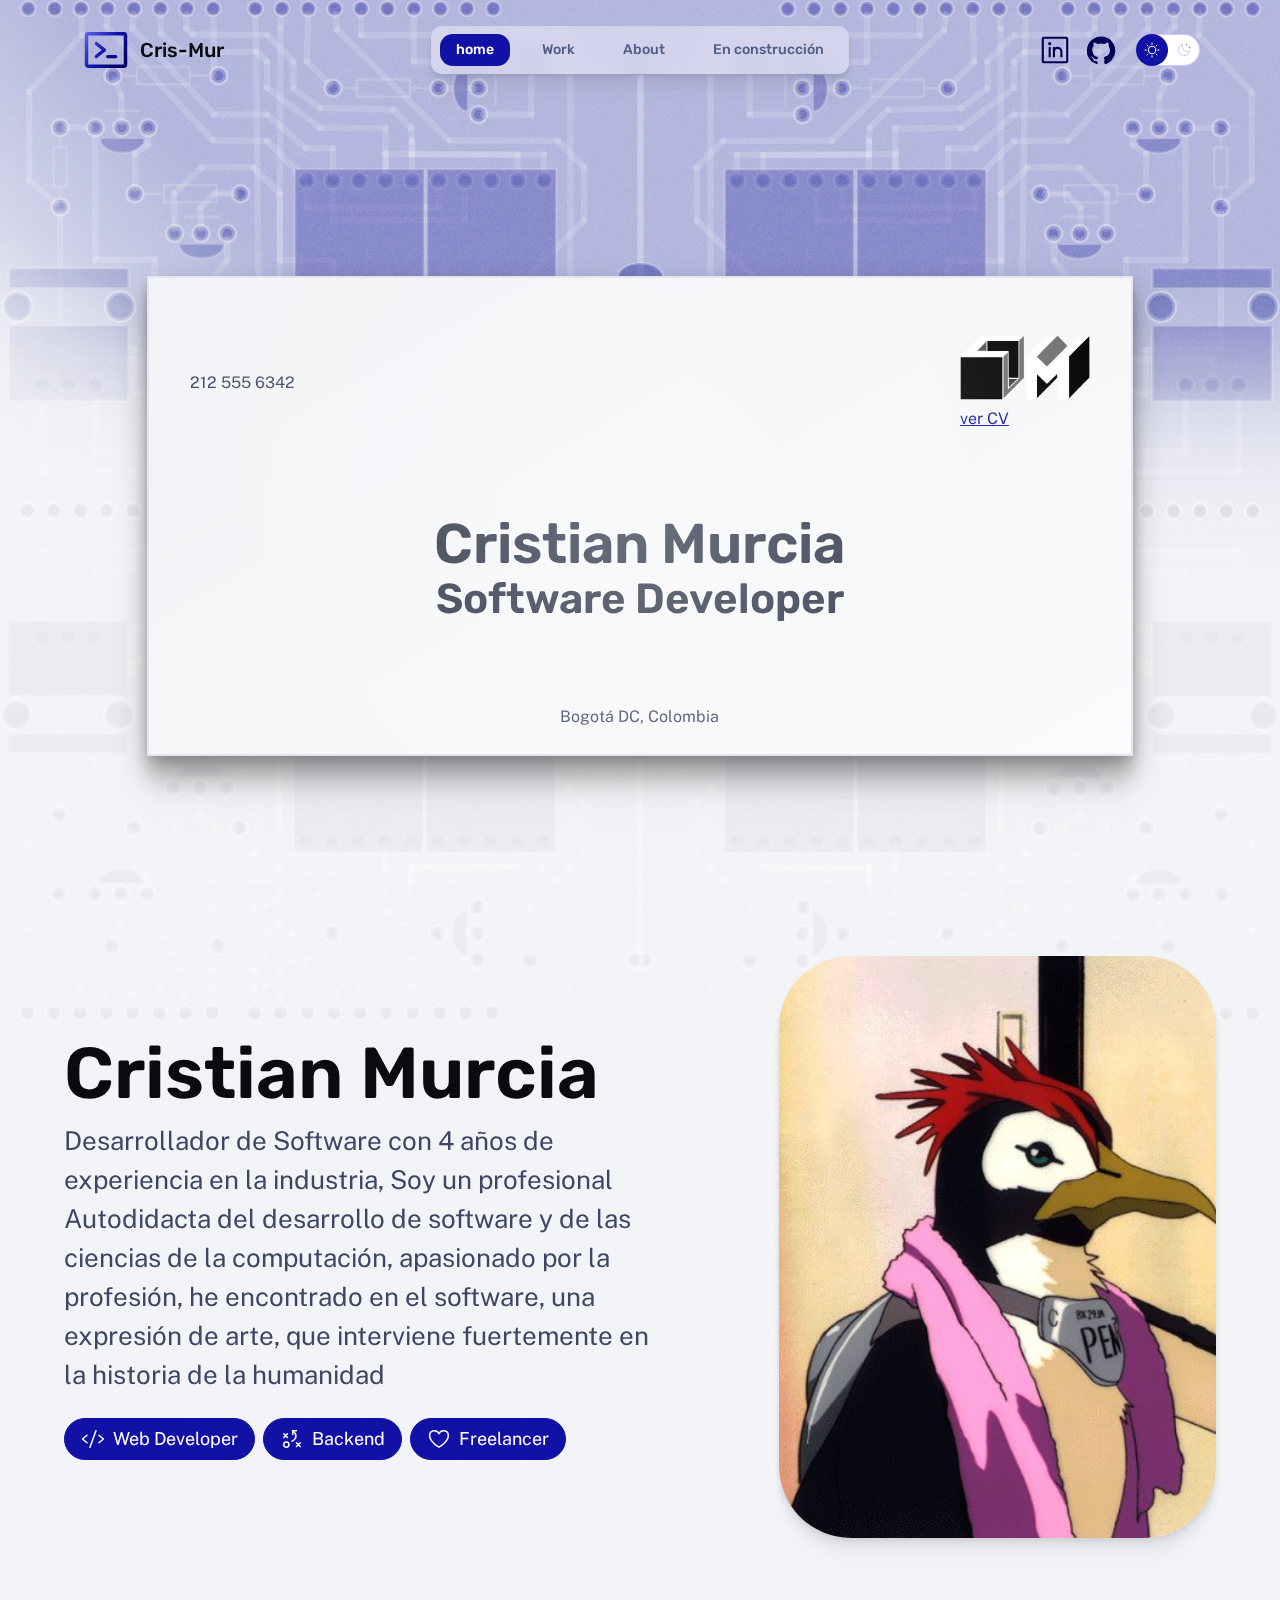
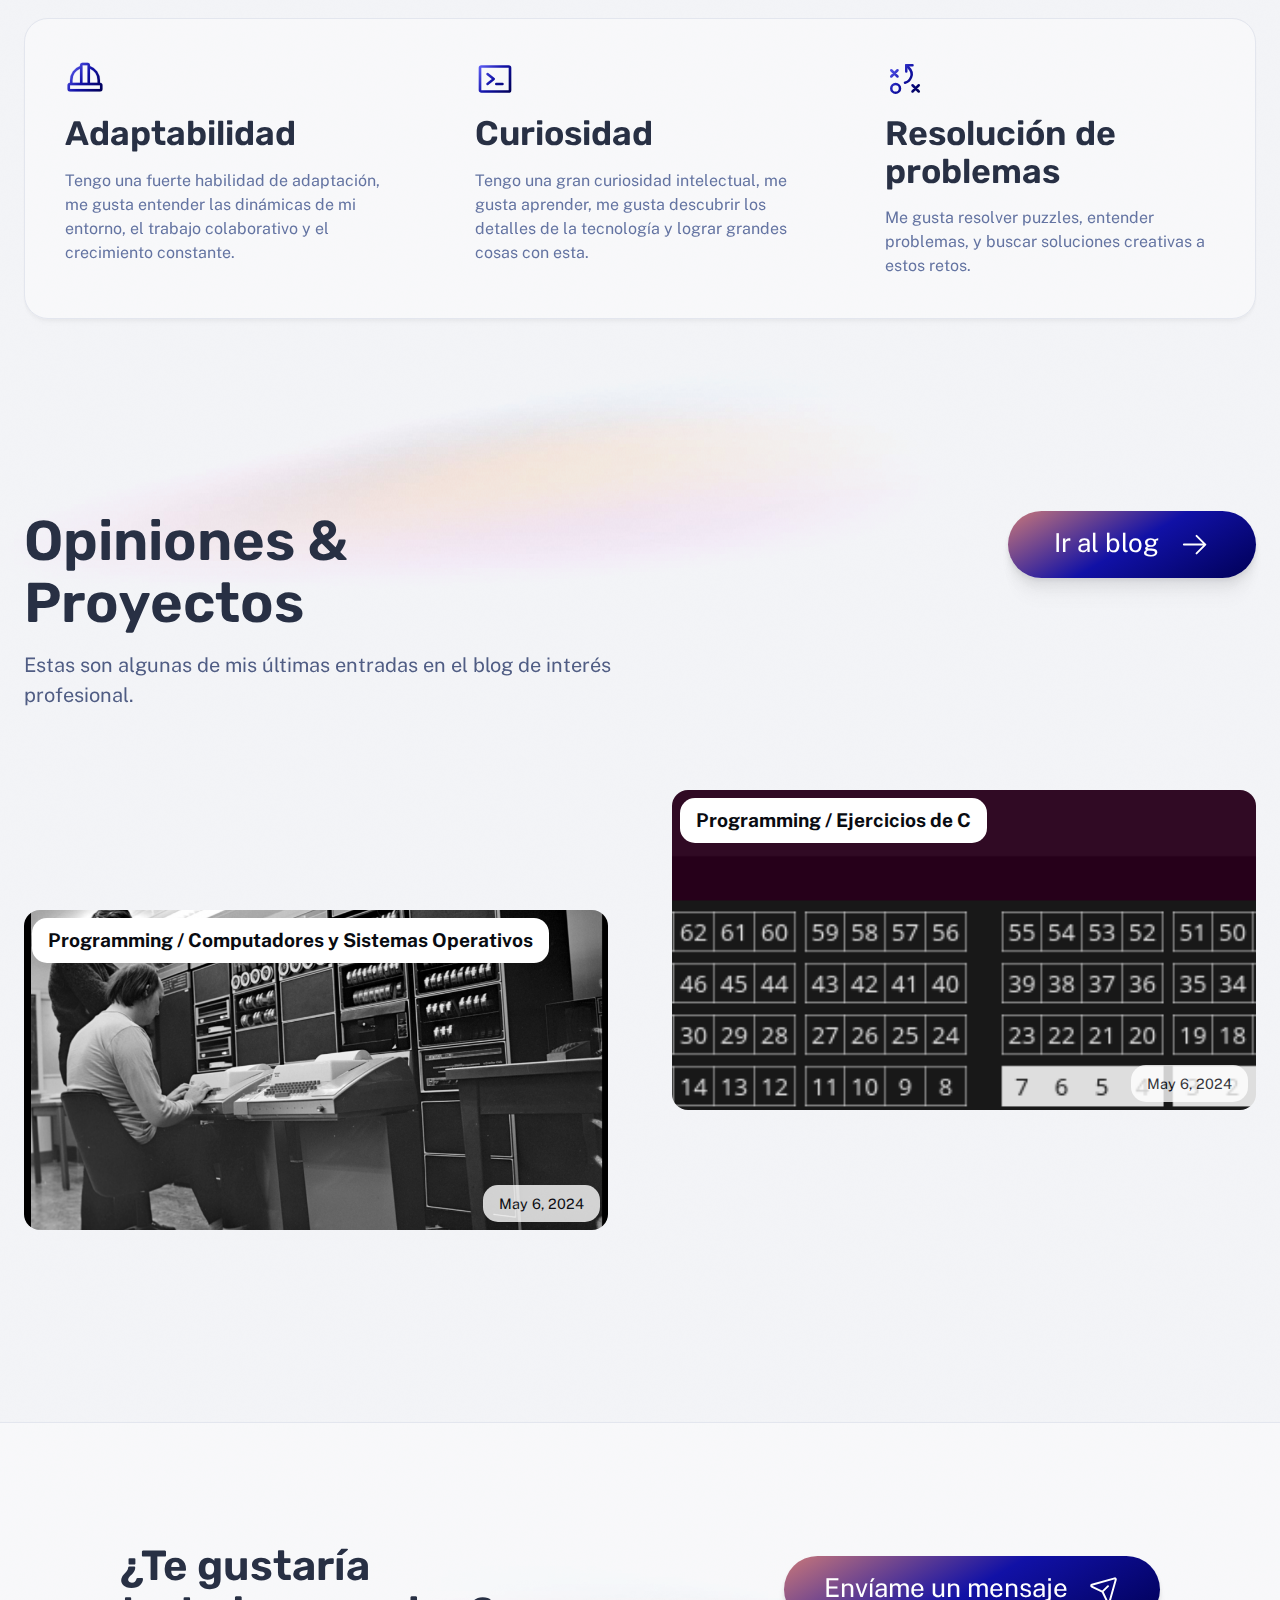
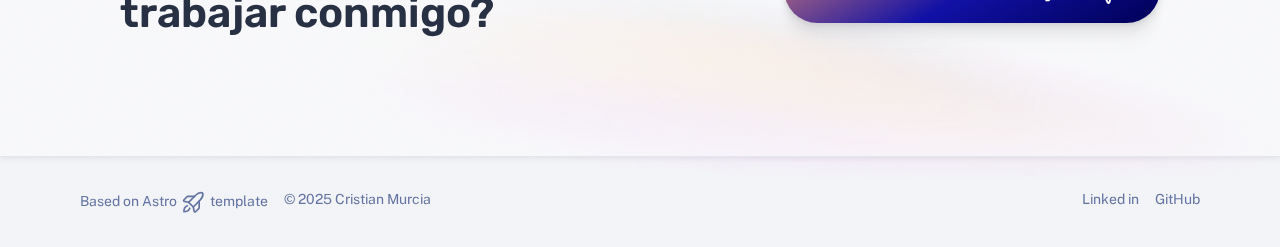
==== commit 8c9d0545: "🚀 Automatic Deploy 2025-02-22 | - 7790501 | [fix][github pages CFG][no jekyll]' by [Cris-Mur]" ====
--- a/index.html
+++ b/index.html
@@ -34,11 +34,10 @@
 <link rel="stylesheet" href="/_astro/index.FJXk9JGC.css">
 <style>.grid[data-astro-cid-vc5tsdmu]{display:grid;grid-auto-rows:1fr;gap:1rem;list-style:none;padding:0}.grid[data-astro-cid-vc5tsdmu].small{grid-template-columns:1fr 1fr;gap:1.5rem}.grid[data-astro-cid-vc5tsdmu].small>:last-child:nth-child(odd){grid-column:1 / 3}@media (min-width: 50em){.grid[data-astro-cid-vc5tsdmu]{grid-template-columns:1fr 1fr;gap:4rem}.grid[data-astro-cid-vc5tsdmu].offset{--row-offset: 7.5rem;padding-bottom:var(--row-offset)}.grid[data-astro-cid-vc5tsdmu].offset>:nth-child(odd){transform:translateY(var(--row-offset))}.grid[data-astro-cid-vc5tsdmu].offset>:last-child:nth-child(odd){grid-column:2 / 3;transform:none}.grid[data-astro-cid-vc5tsdmu].small{display:flex;flex-wrap:wrap;justify-content:center;gap:2rem}.grid[data-astro-cid-vc5tsdmu].small>*{flex-basis:20rem}}.card[data-astro-cid-tajnclrz]{display:grid;grid-template-columns:1fr;grid-template-rows:1fr 1fr 1fr;grid-template-areas:"title" "description" "date";position:relative;width:auto;height:20rem;background-size:cover;background-position:center;color:var(--gray-0);text-decoration:none;border-radius:1rem;overflow:hidden;transition:all .3s ease-in-out}.card[data-astro-cid-tajnclrz]:before{content:"";position:absolute;inset:0;background-color:#0000;transition:background-color .3s ease-in-out}.card[data-astro-cid-tajnclrz]:hover:before,.card[data-astro-cid-tajnclrz]:focus-within:before{background-color:#00000080}.card[data-astro-cid-tajnclrz] .title[data-astro-cid-tajnclrz]{grid-area:title;align-self:start;justify-self:start;font-size:1.2em;font-weight:700;background:var(--gray-999);border-radius:.937rem;padding:.5rem 1rem;margin:.5rem;z-index:2}.card[data-astro-cid-tajnclrz] .description[data-astro-cid-tajnclrz]{grid-area:description;align-self:center;justify-self:center;text-align:center;opacity:0;transform:translateY(10px);transition:opacity .3s ease-in-out,transform .3s ease-in-out;z-index:2;padding:1rem;color:#fff}.card[data-astro-cid-tajnclrz]:hover .description[data-astro-cid-tajnclrz],.card[data-astro-cid-tajnclrz]:focus-within .description[data-astro-cid-tajnclrz]{opacity:1;transform:translateY(0)}.card[data-astro-cid-tajnclrz] .date[data-astro-cid-tajnclrz]{grid-area:date;align-self:end;justify-self:end;font-size:.9em;opacity:.8;background:var(--gray-999);border-radius:.937rem;padding:.5rem 1rem;margin:.5rem;z-index:2}
 .pill[data-astro-cid-2qeywk4b]{display:flex;padding:.5rem 1rem;gap:.5rem;color:var(--accent-text-over);border:1px solid var(--accent-regular);background-color:var(--accent-regular);border-radius:999rem;font-size:var(--text-md);line-height:1.35;white-space:nowrap}
-</style></head> <body data-astro-cid-37fxchfa> <div class="stack backgrounds" data-astro-cid-37fxchfa> <nav data-astro-cid-afdttjsk> <div class="menu-header" data-astro-cid-4wjx3xbn> <a href="/" class="site-title" data-astro-cid-cwxeprxr> <svg xmlns="http://www.w3.org/2000/svg" width="40" height="40" viewBox="0 0 256 256" aria-hidden="true" stroke="url(#icon-gradient-1clxqavgp)" fill="url(#icon-gradient-1clxqavgp)" style="--size:2.6em" class="astro-patnjmll" data-astro-cid-patnjmll> <g data-astro-cid-patnjmll><path fill="none" stroke-linecap="round" stroke-linejoin="round" stroke-width="16" d="m80 96 40 32-40 32m56 0h40"/><rect width="192" height="160" x="32" y="48" fill="none" stroke-linecap="round" stroke-linejoin="round" stroke-width="16.97" rx="8.5"/></g> <linearGradient id="icon-gradient-1clxqavgp" x1="23" x2="235" y1="43" y2="202" gradientUnits="userSpaceOnUse" data-astro-cid-patnjmll> <stop stop-color="var(--gradient-stop-1)" data-astro-cid-patnjmll></stop> <stop offset=".5" stop-color="var(--gradient-stop-2)" data-astro-cid-patnjmll></stop> <stop offset="1" stop-color="var(--gradient-stop-3)" data-astro-cid-patnjmll></stop> </linearGradient> </svg>  Cris-Mur </a>  <menu-button data-astro-cid-5gnlnfox="true"> <template data-astro-cid-5gnlnfox> <button class="menu-button" aria-expanded="false" data-astro-cid-5gnlnfox> <span class="sr-only" data-astro-cid-5gnlnfox>Menu</span> <svg xmlns="http://www.w3.org/2000/svg" width="40" height="40" viewBox="0 0 256 256" aria-hidden="true" stroke="currentcolor" fill="currentcolor" class="astro-patnjmll" data-astro-cid-patnjmll> <g data-astro-cid-patnjmll><path stroke-linecap="round" stroke-linejoin="round" stroke-width="16" d="M40 128h176M40 64h176M40 192h176"/></g>  </svg>  </button> </template> </menu-button> <script type="module">class i extends HTMLElement{constructor(){super(),this.appendChild(this.querySelector("template").content.cloneNode(!0));const n=this.querySelector("button"),t=document.getElementById("menu-content");t.hidden=!0,t.classList.add("menu-content");const d=e=>{n.setAttribute("aria-expanded",e?"true":"false"),t.hidden=!e};n.addEventListener("click",()=>d(t.hidden));const s=e=>{d(e.matches),n.hidden=e.matches},c=window.matchMedia("(min-width: 50em)");s(c),c.addEventListener("change",s)}}customElements.define("menu-button",i);</script>  </div>  <noscript> <ul class="nav-items" data-astro-cid-b5ldzmkq> <li data-astro-cid-b5ldzmkq> <a aria-current="page" class="link" href="/" data-astro-cid-b5ldzmkq> home </a> </li><li data-astro-cid-b5ldzmkq> <a class="link" href="/work/" data-astro-cid-b5ldzmkq> Work </a> </li><li data-astro-cid-b5ldzmkq> <a class="link" href="/about/" data-astro-cid-b5ldzmkq> About </a> </li><li data-astro-cid-b5ldzmkq> <a class="link" href="/blog/" data-astro-cid-b5ldzmkq> En construcción </a> </li> </ul>  </noscript> <noscript> <div class="menu-footer" data-astro-cid-afdttjsk> <div class="socials" data-astro-cid-p2anfr35> <a href="https://linkedin.com/in/cris-mur" class="social" data-astro-cid-p2anfr35> <span class="sr-only" data-astro-cid-p2anfr35>Linked in</span> <svg xmlns="http://www.w3.org/2000/svg" width="40" height="40" viewBox="0 0 256 256" aria-hidden="true" stroke="currentcolor" fill="currentcolor" class="astro-patnjmll" data-astro-cid-patnjmll> <g data-astro-cid-patnjmll><rect width="184" height="184" x="36" y="36" fill="none" stroke-linecap="round" stroke-linejoin="round" stroke-width="16" rx="8"/><path fill="none" stroke-linecap="round" stroke-linejoin="round" stroke-width="16" d="M120 112v64m-32-64v64m32-36a28 28 0 0 1 56 0v36"/><circle stroke="none" cx="88" cy="80" r="12"/></g>  </svg>  </a><a href="https://github.com/cris-mur" class="social" data-astro-cid-p2anfr35> <span class="sr-only" data-astro-cid-p2anfr35>GitHub</span> <svg xmlns="http://www.w3.org/2000/svg" width="40" height="40" viewBox="0 0 256 256" aria-hidden="true" stroke="currentcolor" fill="currentcolor" class="astro-patnjmll" data-astro-cid-patnjmll> <g data-astro-cid-patnjmll><g stroke-linecap="round" stroke-linejoin="round"><path fill="none" stroke-width="14.7" d="M55.7 167.2c13.9 1 21.3 13.1 22.2 14.6 4.2 7.2 10.4 9.6 18.3 7.1l1.1-3.4a60.3 60.3 0 0 1-25.8-11.9c-12-10.1-18-25.6-18-46.3"/><path fill="none" stroke-width="16" d="M61.4 205.1a24.5 24.5 0 0 1-3-6.1c-3.2-7.9-7.1-10.6-7.8-11.1l-1-.6c-2.4-1.6-9.5-6.5-7.2-13.9 1.4-4.5 6-7.2 12.3-7.2h.8c4 .3 7.6 1.5 10.7 3.2-9.1-10.1-13.6-24.3-13.6-42.3 0-11.3 3.5-21.7 10.1-30.4A46.7 46.7 0 0 1 65 67.3a8.3 8.3 0 0 1 5-4.7c2.8-.9 13.3-2.7 33.2 9.9a105 105 0 0 1 50.5 0c19.9-12.6 30.4-10.8 33.2-9.9 2.3.7 4.1 2.4 5 4.7 5 12.7 4 23.2 2.6 29.4 6.7 8.7 10 18.9 10 30.4 0 42.6-25.8 54.7-43.6 58.7 1.4 4.1 2.2 8.8 2.2 13.7l-.1 23.4v2.3"/><path fill="none" stroke-width="16" d="M160.9 185.7c1.4 4.1 2.2 8.8 2.2 13.7l-.1 23.4v2.3A98.6 98.6 0 1 0 61.4 205c-1.4-2.1-11.3-17.5-11.8-17.8-2.4-1.6-9.5-6.5-7.2-13.9 1.4-4.5 6-7.2 12.3-7.2h.8c4 .3 7.6 1.5 10.7 3.2-9.1-10.1-13.6-24.3-13.6-42.3 0-11.3 3.5-21.7 10.1-30.4A46.4 46.4 0 0 1 65 67.3a8.3 8.3 0 0 1 5-4.7c2.8-.9 13.3-2.7 33.2 9.9a105 105 0 0 1 50.5 0c19.9-12.6 30.4-10.8 33.2-9.9 2.3.7 4.1 2.4 5 4.7 5 12.7 4 23.2 2.6 29.4 6.7 8.7 10 18.9 10 30.4.1 42.6-25.8 54.7-43.6 58.6z"/><path fill="none" stroke-width="18.7" d="m170.1 203.3 17.3-12 17.2-18.7 9.5-26.6v-27.9l-9.5-27.5" /><path fill="none" stroke-width="22.7" d="m92.1 57.3 23.3-4.6 18.7-1.4 29.3 5.4m-110 32.6-8 16-4 21.4.6 20.3 3.4 13" /><path fill="none" stroke-width="13.3" d="M28.8 133a100 100 0 0 0 66.9 94.4v-8.7c-22.4 1.8-33-11.5-35.6-19.8-3.4-8.6-7.8-11.4-8.5-11.8"/></g></g>  </svg>  </a> </div>  </div> </noscript> <div id="menu-content" hidden data-astro-cid-rfsm77qi> <ul class="nav-items" data-astro-cid-b5ldzmkq> <li data-astro-cid-b5ldzmkq> <a aria-current="page" class="link" href="/" data-astro-cid-b5ldzmkq> home </a> </li><li data-astro-cid-b5ldzmkq> <a class="link" href="/work/" data-astro-cid-b5ldzmkq> Work </a> </li><li data-astro-cid-b5ldzmkq> <a class="link" href="/about/" data-astro-cid-b5ldzmkq> About </a> </li><li data-astro-cid-b5ldzmkq> <a class="link" href="/blog/" data-astro-cid-b5ldzmkq> En construcción </a> </li> </ul>  <div class="menu-footer" data-astro-cid-rfsm77qi> <div class="socials" data-astro-cid-p2anfr35> <a href="https://linkedin.com/in/cris-mur" class="social" data-astro-cid-p2anfr35> <span class="sr-only" data-astro-cid-p2anfr35>Linked in</span> <svg xmlns="http://www.w3.org/2000/svg" width="40" height="40" viewBox="0 0 256 256" aria-hidden="true" stroke="currentcolor" fill="currentcolor" class="astro-patnjmll" data-astro-cid-patnjmll> <g data-astro-cid-patnjmll><rect width="184" height="184" x="36" y="36" fill="none" stroke-linecap="round" stroke-linejoin="round" stroke-width="16" rx="8"/><path fill="none" stroke-linecap="round" stroke-linejoin="round" stroke-width="16" d="M120 112v64m-32-64v64m32-36a28 28 0 0 1 56 0v36"/><circle stroke="none" cx="88" cy="80" r="12"/></g>  </svg>  </a><a href="https://github.com/cris-mur" class="social" data-astro-cid-p2anfr35> <span class="sr-only" data-astro-cid-p2anfr35>GitHub</span> <svg xmlns="http://www.w3.org/2000/svg" width="40" height="40" viewBox="0 0 256 256" aria-hidden="true" stroke="currentcolor" fill="currentcolor" class="astro-patnjmll" data-astro-cid-patnjmll> <g data-astro-cid-patnjmll><g stroke-linecap="round" stroke-linejoin="round"><path fill="none" stroke-width="14.7" d="M55.7 167.2c13.9 1 21.3 13.1 22.2 14.6 4.2 7.2 10.4 9.6 18.3 7.1l1.1-3.4a60.3 60.3 0 0 1-25.8-11.9c-12-10.1-18-25.6-18-46.3"/><path fill="none" stroke-width="16" d="M61.4 205.1a24.5 24.5 0 0 1-3-6.1c-3.2-7.9-7.1-10.6-7.8-11.1l-1-.6c-2.4-1.6-9.5-6.5-7.2-13.9 1.4-4.5 6-7.2 12.3-7.2h.8c4 .3 7.6 1.5 10.7 3.2-9.1-10.1-13.6-24.3-13.6-42.3 0-11.3 3.5-21.7 10.1-30.4A46.7 46.7 0 0 1 65 67.3a8.3 8.3 0 0 1 5-4.7c2.8-.9 13.3-2.7 33.2 9.9a105 105 0 0 1 50.5 0c19.9-12.6 30.4-10.8 33.2-9.9 2.3.7 4.1 2.4 5 4.7 5 12.7 4 23.2 2.6 29.4 6.7 8.7 10 18.9 10 30.4 0 42.6-25.8 54.7-43.6 58.7 1.4 4.1 2.2 8.8 2.2 13.7l-.1 23.4v2.3"/><path fill="none" stroke-width="16" d="M160.9 185.7c1.4 4.1 2.2 8.8 2.2 13.7l-.1 23.4v2.3A98.6 98.6 0 1 0 61.4 205c-1.4-2.1-11.3-17.5-11.8-17.8-2.4-1.6-9.5-6.5-7.2-13.9 1.4-4.5 6-7.2 12.3-7.2h.8c4 .3 7.6 1.5 10.7 3.2-9.1-10.1-13.6-24.3-13.6-42.3 0-11.3 3.5-21.7 10.1-30.4A46.4 46.4 0 0 1 65 67.3a8.3 8.3 0 0 1 5-4.7c2.8-.9 13.3-2.7 33.2 9.9a105 105 0 0 1 50.5 0c19.9-12.6 30.4-10.8 33.2-9.9 2.3.7 4.1 2.4 5 4.7 5 12.7 4 23.2 2.6 29.4 6.7 8.7 10 18.9 10 30.4.1 42.6-25.8 54.7-43.6 58.6z"/><path fill="none" stroke-width="18.7" d="m170.1 203.3 17.3-12 17.2-18.7 9.5-26.6v-27.9l-9.5-27.5" /><path fill="none" stroke-width="22.7" d="m92.1 57.3 23.3-4.6 18.7-1.4 29.3 5.4m-110 32.6-8 16-4 21.4.6 20.3 3.4 13" /><path fill="none" stroke-width="13.3" d="M28.8 133a100 100 0 0 0 66.9 94.4v-8.7c-22.4 1.8-33-11.5-35.6-19.8-3.4-8.6-7.8-11.4-8.5-11.8"/></g></g>  </svg>  </a> </div>  <div class="theme-toggle" data-astro-cid-44khh6qq> <theme-toggle data-astro-cid-x3pjskd3="true"> <button data-astro-cid-x3pjskd3> <span class="sr-only" data-astro-cid-x3pjskd3>Dark theme</span> <span class="icon light" data-astro-cid-x3pjskd3><svg xmlns="http://www.w3.org/2000/svg" width="40" height="40" viewBox="0 0 256 256" aria-hidden="true" stroke="currentcolor" fill="currentcolor" class="astro-patnjmll" data-astro-cid-patnjmll> <g data-astro-cid-patnjmll><circle cx="128" cy="128" r="60" fill="none" stroke-linecap="round" stroke-linejoin="round" stroke-width="16"/><path fill="none" stroke-linecap="round" stroke-linejoin="round" stroke-width="16" d="M128 36V16M63 63 49 49m-13 79H16m47 65-14 14m79 13v20m65-47 14 14m13-79h20m-47-65 14-14"/></g>  </svg> </span> <span class="icon dark" data-astro-cid-x3pjskd3><svg xmlns="http://www.w3.org/2000/svg" width="40" height="40" viewBox="0 0 256 256" aria-hidden="true" stroke="currentcolor" fill="currentcolor" class="astro-patnjmll" data-astro-cid-patnjmll> <g data-astro-cid-patnjmll><path fill="none" stroke-linecap="round" stroke-linejoin="round" stroke-width="16" d="M216 112V64m24 24h-48m-24-64v32m16-16h-32m65 113A92 92 0 0 1 103 39h0a92 92 0 1 0 114 114Z"/></g>  </svg> </span> </button> </theme-toggle>  <script type="module">class n extends HTMLElement{constructor(){super();const e=this.querySelector("button"),t=s=>{document.documentElement.classList[s?"add":"remove"]("theme-dark"),e.setAttribute("aria-pressed",String(s))};e.addEventListener("click",()=>t(!this.isDark())),t(this.isDark())}isDark(){return document.documentElement.classList.contains("theme-dark")}}customElements.define("theme-toggle",n);</script> </div>  </div> </div>  </nav>   <div class="stack gap-20 lg:gap-48"> <div class="wrapper stack gap-8 lg:gap-20" data-astro-cid-dvjfjjxu> <div class="stack business-card" data-astro-cid-7yxbqzmk> <div class="card" data-astro-cid-7yxbqzmk> <span class="inner-card" data-astro-cid-7yxbqzmk> <div class="line-one" data-astro-cid-7yxbqzmk> <span data-astro-cid-7yxbqzmk>212 555 6342</span> <a href="/assets/profile/curriculum_vitae_esp.pdf" data-astro-cid-7yxbqzmk> <div class="logo" data-astro-cid-7yxbqzmk> <img src="/assets/business-card/logo.svg" alt="Cris-Mur Logo" width="130rem" data-astro-cid-7yxbqzmk> </div>
+</style></head> <body data-astro-cid-37fxchfa> <div class="stack backgrounds" data-astro-cid-37fxchfa> <nav data-astro-cid-afdttjsk> <div class="menu-header" data-astro-cid-4wjx3xbn> <a href="/" class="site-title" data-astro-cid-cwxeprxr> <svg xmlns="http://www.w3.org/2000/svg" width="40" height="40" viewBox="0 0 256 256" aria-hidden="true" stroke="url(#icon-gradient-22imloavp)" fill="url(#icon-gradient-22imloavp)" style="--size:2.6em" class="astro-patnjmll" data-astro-cid-patnjmll> <g data-astro-cid-patnjmll><path fill="none" stroke-linecap="round" stroke-linejoin="round" stroke-width="16" d="m80 96 40 32-40 32m56 0h40"/><rect width="192" height="160" x="32" y="48" fill="none" stroke-linecap="round" stroke-linejoin="round" stroke-width="16.97" rx="8.5"/></g> <linearGradient id="icon-gradient-22imloavp" x1="23" x2="235" y1="43" y2="202" gradientUnits="userSpaceOnUse" data-astro-cid-patnjmll> <stop stop-color="var(--gradient-stop-1)" data-astro-cid-patnjmll></stop> <stop offset=".5" stop-color="var(--gradient-stop-2)" data-astro-cid-patnjmll></stop> <stop offset="1" stop-color="var(--gradient-stop-3)" data-astro-cid-patnjmll></stop> </linearGradient> </svg>  Cris-Mur </a>  <menu-button data-astro-cid-5gnlnfox="true"> <template data-astro-cid-5gnlnfox> <button class="menu-button" aria-expanded="false" data-astro-cid-5gnlnfox> <span class="sr-only" data-astro-cid-5gnlnfox>Menu</span> <svg xmlns="http://www.w3.org/2000/svg" width="40" height="40" viewBox="0 0 256 256" aria-hidden="true" stroke="currentcolor" fill="currentcolor" class="astro-patnjmll" data-astro-cid-patnjmll> <g data-astro-cid-patnjmll><path stroke-linecap="round" stroke-linejoin="round" stroke-width="16" d="M40 128h176M40 64h176M40 192h176"/></g>  </svg>  </button> </template> </menu-button> <script type="module">class i extends HTMLElement{constructor(){super(),this.appendChild(this.querySelector("template").content.cloneNode(!0));const n=this.querySelector("button"),t=document.getElementById("menu-content");t.hidden=!0,t.classList.add("menu-content");const d=e=>{n.setAttribute("aria-expanded",e?"true":"false"),t.hidden=!e};n.addEventListener("click",()=>d(t.hidden));const s=e=>{d(e.matches),n.hidden=e.matches},c=window.matchMedia("(min-width: 50em)");s(c),c.addEventListener("change",s)}}customElements.define("menu-button",i);</script>  </div>  <noscript> <ul class="nav-items" data-astro-cid-b5ldzmkq> <li data-astro-cid-b5ldzmkq> <a aria-current="page" class="link" href="/" data-astro-cid-b5ldzmkq> home </a> </li><li data-astro-cid-b5ldzmkq> <a class="link" href="/work/" data-astro-cid-b5ldzmkq> Work </a> </li><li data-astro-cid-b5ldzmkq> <a class="link" href="/about/" data-astro-cid-b5ldzmkq> About </a> </li><li data-astro-cid-b5ldzmkq> <a class="link" href="/blog/" data-astro-cid-b5ldzmkq> En construcción </a> </li> </ul>  </noscript> <noscript> <div class="menu-footer" data-astro-cid-afdttjsk> <div class="socials" data-astro-cid-p2anfr35> <a href="https://linkedin.com/in/cris-mur" class="social" data-astro-cid-p2anfr35> <span class="sr-only" data-astro-cid-p2anfr35>Linked in</span> <svg xmlns="http://www.w3.org/2000/svg" width="40" height="40" viewBox="0 0 256 256" aria-hidden="true" stroke="currentcolor" fill="currentcolor" class="astro-patnjmll" data-astro-cid-patnjmll> <g data-astro-cid-patnjmll><rect width="184" height="184" x="36" y="36" fill="none" stroke-linecap="round" stroke-linejoin="round" stroke-width="16" rx="8"/><path fill="none" stroke-linecap="round" stroke-linejoin="round" stroke-width="16" d="M120 112v64m-32-64v64m32-36a28 28 0 0 1 56 0v36"/><circle stroke="none" cx="88" cy="80" r="12"/></g>  </svg>  </a><a href="https://github.com/cris-mur" class="social" data-astro-cid-p2anfr35> <span class="sr-only" data-astro-cid-p2anfr35>GitHub</span> <svg xmlns="http://www.w3.org/2000/svg" width="40" height="40" viewBox="0 0 256 256" aria-hidden="true" stroke="currentcolor" fill="currentcolor" class="astro-patnjmll" data-astro-cid-patnjmll> <g data-astro-cid-patnjmll><g stroke-linecap="round" stroke-linejoin="round"><path fill="none" stroke-width="14.7" d="M55.7 167.2c13.9 1 21.3 13.1 22.2 14.6 4.2 7.2 10.4 9.6 18.3 7.1l1.1-3.4a60.3 60.3 0 0 1-25.8-11.9c-12-10.1-18-25.6-18-46.3"/><path fill="none" stroke-width="16" d="M61.4 205.1a24.5 24.5 0 0 1-3-6.1c-3.2-7.9-7.1-10.6-7.8-11.1l-1-.6c-2.4-1.6-9.5-6.5-7.2-13.9 1.4-4.5 6-7.2 12.3-7.2h.8c4 .3 7.6 1.5 10.7 3.2-9.1-10.1-13.6-24.3-13.6-42.3 0-11.3 3.5-21.7 10.1-30.4A46.7 46.7 0 0 1 65 67.3a8.3 8.3 0 0 1 5-4.7c2.8-.9 13.3-2.7 33.2 9.9a105 105 0 0 1 50.5 0c19.9-12.6 30.4-10.8 33.2-9.9 2.3.7 4.1 2.4 5 4.7 5 12.7 4 23.2 2.6 29.4 6.7 8.7 10 18.9 10 30.4 0 42.6-25.8 54.7-43.6 58.7 1.4 4.1 2.2 8.8 2.2 13.7l-.1 23.4v2.3"/><path fill="none" stroke-width="16" d="M160.9 185.7c1.4 4.1 2.2 8.8 2.2 13.7l-.1 23.4v2.3A98.6 98.6 0 1 0 61.4 205c-1.4-2.1-11.3-17.5-11.8-17.8-2.4-1.6-9.5-6.5-7.2-13.9 1.4-4.5 6-7.2 12.3-7.2h.8c4 .3 7.6 1.5 10.7 3.2-9.1-10.1-13.6-24.3-13.6-42.3 0-11.3 3.5-21.7 10.1-30.4A46.4 46.4 0 0 1 65 67.3a8.3 8.3 0 0 1 5-4.7c2.8-.9 13.3-2.7 33.2 9.9a105 105 0 0 1 50.5 0c19.9-12.6 30.4-10.8 33.2-9.9 2.3.7 4.1 2.4 5 4.7 5 12.7 4 23.2 2.6 29.4 6.7 8.7 10 18.9 10 30.4.1 42.6-25.8 54.7-43.6 58.6z"/><path fill="none" stroke-width="18.7" d="m170.1 203.3 17.3-12 17.2-18.7 9.5-26.6v-27.9l-9.5-27.5" /><path fill="none" stroke-width="22.7" d="m92.1 57.3 23.3-4.6 18.7-1.4 29.3 5.4m-110 32.6-8 16-4 21.4.6 20.3 3.4 13" /><path fill="none" stroke-width="13.3" d="M28.8 133a100 100 0 0 0 66.9 94.4v-8.7c-22.4 1.8-33-11.5-35.6-19.8-3.4-8.6-7.8-11.4-8.5-11.8"/></g></g>  </svg>  </a> </div>  </div> </noscript> <div id="menu-content" hidden data-astro-cid-rfsm77qi> <ul class="nav-items" data-astro-cid-b5ldzmkq> <li data-astro-cid-b5ldzmkq> <a aria-current="page" class="link" href="/" data-astro-cid-b5ldzmkq> home </a> </li><li data-astro-cid-b5ldzmkq> <a class="link" href="/work/" data-astro-cid-b5ldzmkq> Work </a> </li><li data-astro-cid-b5ldzmkq> <a class="link" href="/about/" data-astro-cid-b5ldzmkq> About </a> </li><li data-astro-cid-b5ldzmkq> <a class="link" href="/blog/" data-astro-cid-b5ldzmkq> En construcción </a> </li> </ul>  <div class="menu-footer" data-astro-cid-rfsm77qi> <div class="socials" data-astro-cid-p2anfr35> <a href="https://linkedin.com/in/cris-mur" class="social" data-astro-cid-p2anfr35> <span class="sr-only" data-astro-cid-p2anfr35>Linked in</span> <svg xmlns="http://www.w3.org/2000/svg" width="40" height="40" viewBox="0 0 256 256" aria-hidden="true" stroke="currentcolor" fill="currentcolor" class="astro-patnjmll" data-astro-cid-patnjmll> <g data-astro-cid-patnjmll><rect width="184" height="184" x="36" y="36" fill="none" stroke-linecap="round" stroke-linejoin="round" stroke-width="16" rx="8"/><path fill="none" stroke-linecap="round" stroke-linejoin="round" stroke-width="16" d="M120 112v64m-32-64v64m32-36a28 28 0 0 1 56 0v36"/><circle stroke="none" cx="88" cy="80" r="12"/></g>  </svg>  </a><a href="https://github.com/cris-mur" class="social" data-astro-cid-p2anfr35> <span class="sr-only" data-astro-cid-p2anfr35>GitHub</span> <svg xmlns="http://www.w3.org/2000/svg" width="40" height="40" viewBox="0 0 256 256" aria-hidden="true" stroke="currentcolor" fill="currentcolor" class="astro-patnjmll" data-astro-cid-patnjmll> <g data-astro-cid-patnjmll><g stroke-linecap="round" stroke-linejoin="round"><path fill="none" stroke-width="14.7" d="M55.7 167.2c13.9 1 21.3 13.1 22.2 14.6 4.2 7.2 10.4 9.6 18.3 7.1l1.1-3.4a60.3 60.3 0 0 1-25.8-11.9c-12-10.1-18-25.6-18-46.3"/><path fill="none" stroke-width="16" d="M61.4 205.1a24.5 24.5 0 0 1-3-6.1c-3.2-7.9-7.1-10.6-7.8-11.1l-1-.6c-2.4-1.6-9.5-6.5-7.2-13.9 1.4-4.5 6-7.2 12.3-7.2h.8c4 .3 7.6 1.5 10.7 3.2-9.1-10.1-13.6-24.3-13.6-42.3 0-11.3 3.5-21.7 10.1-30.4A46.7 46.7 0 0 1 65 67.3a8.3 8.3 0 0 1 5-4.7c2.8-.9 13.3-2.7 33.2 9.9a105 105 0 0 1 50.5 0c19.9-12.6 30.4-10.8 33.2-9.9 2.3.7 4.1 2.4 5 4.7 5 12.7 4 23.2 2.6 29.4 6.7 8.7 10 18.9 10 30.4 0 42.6-25.8 54.7-43.6 58.7 1.4 4.1 2.2 8.8 2.2 13.7l-.1 23.4v2.3"/><path fill="none" stroke-width="16" d="M160.9 185.7c1.4 4.1 2.2 8.8 2.2 13.7l-.1 23.4v2.3A98.6 98.6 0 1 0 61.4 205c-1.4-2.1-11.3-17.5-11.8-17.8-2.4-1.6-9.5-6.5-7.2-13.9 1.4-4.5 6-7.2 12.3-7.2h.8c4 .3 7.6 1.5 10.7 3.2-9.1-10.1-13.6-24.3-13.6-42.3 0-11.3 3.5-21.7 10.1-30.4A46.4 46.4 0 0 1 65 67.3a8.3 8.3 0 0 1 5-4.7c2.8-.9 13.3-2.7 33.2 9.9a105 105 0 0 1 50.5 0c19.9-12.6 30.4-10.8 33.2-9.9 2.3.7 4.1 2.4 5 4.7 5 12.7 4 23.2 2.6 29.4 6.7 8.7 10 18.9 10 30.4.1 42.6-25.8 54.7-43.6 58.6z"/><path fill="none" stroke-width="18.7" d="m170.1 203.3 17.3-12 17.2-18.7 9.5-26.6v-27.9l-9.5-27.5" /><path fill="none" stroke-width="22.7" d="m92.1 57.3 23.3-4.6 18.7-1.4 29.3 5.4m-110 32.6-8 16-4 21.4.6 20.3 3.4 13" /><path fill="none" stroke-width="13.3" d="M28.8 133a100 100 0 0 0 66.9 94.4v-8.7c-22.4 1.8-33-11.5-35.6-19.8-3.4-8.6-7.8-11.4-8.5-11.8"/></g></g>  </svg>  </a> </div>  <div class="theme-toggle" data-astro-cid-44khh6qq> <theme-toggle data-astro-cid-x3pjskd3="true"> <button data-astro-cid-x3pjskd3> <span class="sr-only" data-astro-cid-x3pjskd3>Dark theme</span> <span class="icon light" data-astro-cid-x3pjskd3><svg xmlns="http://www.w3.org/2000/svg" width="40" height="40" viewBox="0 0 256 256" aria-hidden="true" stroke="currentcolor" fill="currentcolor" class="astro-patnjmll" data-astro-cid-patnjmll> <g data-astro-cid-patnjmll><circle cx="128" cy="128" r="60" fill="none" stroke-linecap="round" stroke-linejoin="round" stroke-width="16"/><path fill="none" stroke-linecap="round" stroke-linejoin="round" stroke-width="16" d="M128 36V16M63 63 49 49m-13 79H16m47 65-14 14m79 13v20m65-47 14 14m13-79h20m-47-65 14-14"/></g>  </svg> </span> <span class="icon dark" data-astro-cid-x3pjskd3><svg xmlns="http://www.w3.org/2000/svg" width="40" height="40" viewBox="0 0 256 256" aria-hidden="true" stroke="currentcolor" fill="currentcolor" class="astro-patnjmll" data-astro-cid-patnjmll> <g data-astro-cid-patnjmll><path fill="none" stroke-linecap="round" stroke-linejoin="round" stroke-width="16" d="M216 112V64m24 24h-48m-24-64v32m16-16h-32m65 113A92 92 0 0 1 103 39h0a92 92 0 1 0 114 114Z"/></g>  </svg> </span> </button> </theme-toggle>  <script type="module">class n extends HTMLElement{constructor(){super();const e=this.querySelector("button"),t=s=>{document.documentElement.classList[s?"add":"remove"]("theme-dark"),e.setAttribute("aria-pressed",String(s))};e.addEventListener("click",()=>t(!this.isDark())),t(this.isDark())}isDark(){return document.documentElement.classList.contains("theme-dark")}}customElements.define("theme-toggle",n);</script> </div>  </div> </div>  </nav>   <div class="stack gap-20 lg:gap-48"> <div class="wrapper stack gap-8 lg:gap-20" data-astro-cid-dvjfjjxu> <div class="stack business-card" data-astro-cid-7yxbqzmk> <div class="card" data-astro-cid-7yxbqzmk> <span class="inner-card" data-astro-cid-7yxbqzmk> <div class="line-one" data-astro-cid-7yxbqzmk> <span data-astro-cid-7yxbqzmk>212 555 6342</span> <a href="/assets/profile/curriculum_vitae_esp.pdf" data-astro-cid-7yxbqzmk> <div class="logo" data-astro-cid-7yxbqzmk> <img src="/assets/business-card/logo.svg" alt="Cris-Mur Logo" width="130rem" data-astro-cid-7yxbqzmk> </div>
 ver CV
-</a> </div> <div class="card-title" data-astro-cid-7yxbqzmk> <h2 data-astro-cid-7yxbqzmk>Cristian Murcia</h2> <h3 data-astro-cid-7yxbqzmk>Software Developer</h3> </div> <div class="place" data-astro-cid-7yxbqzmk> <p data-astro-cid-7yxbqzmk>Bogotá DC, Colombia</p> </div> <!-- to store the glare effect --> <span class="glare" data-astro-cid-7yxbqzmk></span> </span> </div> </div>  <script type="module">let s=function(t,e,l){let d="var(--card-shadow-color)";l.getAttribute("data-filter-color")!==null&&(d=l.getAttribute("data-filter-color")),l.classList.add("animated");let a=Math.abs(e.getBoundingClientRect().x-t.clientX),o=Math.abs(e.getBoundingClientRect().y-t.clientY),r=e.getBoundingClientRect().width/2,c=e.getBoundingClientRect().height/2,n=(a-r)/20,i=(o-c)/14,u=(1-a/(r*2))*100,g=(1-o/(c*2))*100;e.querySelector(".glare").style.background=`radial-gradient(circle at ${u}% ${g}%, var(--card-glare-color), transparent)`,l.style.perspective=`${r*6}px`,e.style.perspective=`${r*6}px`,e.style.transform=`rotateY(${n}deg) rotateX(${-i}deg) scale(1.04)`,l.getAttribute("data-custom-perspective")!==null&&(l.style.perspective=`${l.getAttribute("data-custom-perspective")}`);let h=(a-r)/3,f=(o-c)/6;e.style.filter=`drop-shadow(${-h}px ${-f}px 15px ${d})`};document.querySelectorAll(".business-card").forEach(function(t){t.addEventListener("mouseenter",function(e){s(e,this.querySelector(".card"),this)}),t.addEventListener("mousemove",function(e){s(e,this.querySelector(".card"),this)}),t.addEventListener("mouseleave",function(e){let l="var(--card-shadow-color)";t.getAttribute("data-filter-color")!==null&&(l=t.getAttribute("data-filter-color")),t.classList.remove("animated"),t.querySelector(".card").style.transform="rotateY(0deg) rotateX(0deg) scale(1)",t.querySelector(".card").style.filter=`drop-shadow(0 10px 15px ${l})`})});</script> <header class="hero" data-astro-cid-dvjfjjxu> <div class="hero stack gap-4 start" data-astro-cid-bbe6dxrz> <div class="stack gap-2" data-astro-cid-bbe6dxrz> <h1 class="title" data-astro-cid-bbe6dxrz>Cristian Murcia</h1> <p class="tagline" data-astro-cid-bbe6dxrz>Desarrollador de Software con 4 años de experiencia en la industria, Soy un profesional Autodidacta del desarrollo de software y de las ciencias de la computación, apasionado por la profesión, he encontrado en el software, una expresión de arte, que interviene fuertemente en la historia de la humanidad</p> </div>  <div class="roles" data-astro-cid-by7qg7b3> <div class="pill" data-astro-cid-2qeywk4b> <svg xmlns="http://www.w3.org/2000/svg" width="40" height="40" viewBox="0 0 256 256" aria-hidden="true" stroke="currentcolor" fill="currentcolor" style="--size:1.33em" class="astro-patnjmll" data-astro-cid-patnjmll> <g data-astro-cid-patnjmll><path fill="none" stroke-linecap="round" stroke-linejoin="round" stroke-width="16" d="m64 88-48 40 48 40m128-80 48 40-48 40M160 40 96 216"/></g>  </svg>  Web Developer</div> <div class="pill" data-astro-cid-2qeywk4b> <svg xmlns="http://www.w3.org/2000/svg" width="40" height="40" viewBox="0 0 256 256" aria-hidden="true" stroke="currentcolor" fill="currentcolor" style="--size:1.33em" class="astro-patnjmll" data-astro-cid-patnjmll> <g data-astro-cid-patnjmll><circle cx="68" cy="188" r="28" fill="none" stroke-linecap="round" stroke-linejoin="round" stroke-width="16"/><path fill="none" stroke-linecap="round" stroke-linejoin="round" stroke-width="16" d="m40 72 40 40m0-40-40 40m136 56 40 40m0-40-40 40M136 80V40h40"/><path fill="none" stroke-linecap="round" stroke-linejoin="round" stroke-width="16" d="m136 40 16 16c40 40 8 88-24 96"/></g>  </svg>  Backend</div> <div class="pill" data-astro-cid-2qeywk4b> <svg xmlns="http://www.w3.org/2000/svg" width="40" height="40" viewBox="0 0 256 256" aria-hidden="true" stroke="currentcolor" fill="currentcolor" style="--size:1.33em" class="astro-patnjmll" data-astro-cid-patnjmll> <g data-astro-cid-patnjmll><path fill="none" stroke-linecap="round" stroke-linejoin="round" stroke-width="16" d="M128 216S28 160 28 92a52 52 0 0 1 100-20h0a52 52 0 0 1 100 20c0 68-100 124-100 124Z"/></g>  </svg>  Freelancer</div>  </div>   </div>  <img alt="Pen Pen Portrait" src="assets/profile/portrait.jpg" width="480" height="620" data-astro-cid-dvjfjjxu> </header> <section class="box skills" data-astro-cid-5qd7ts44> <div class="stack gap-2 lg:gap-4" data-astro-cid-5qd7ts44> <svg xmlns="http://www.w3.org/2000/svg" width="40" height="40" viewBox="0 0 256 256" aria-hidden="true" stroke="url(#icon-gradient-30wy0vvki)" fill="url(#icon-gradient-30wy0vvki)" style="--size:2.5rem" class="astro-patnjmll" data-astro-cid-patnjmll> <g data-astro-cid-patnjmll><path d="M224,152V136a96.37,96.37,0,0,0-64-90.51V40a16,16,0,0,0-16-16H112A16,16,0,0,0,96,40v5.49A96.37,96.37,0,0,0,32,136v16a16,16,0,0,0-16,16v24a16,16,0,0,0,16,16H224a16,16,0,0,0,16-16V168A16,16,0,0,0,224,152Zm-16-16v16H160V62.67A80.36,80.36,0,0,1,208,136ZM144,40V152H112V40ZM48,136A80.36,80.36,0,0,1,96,62.67V152H48Zm176,56H32V168H224v24Z"></path></g> <linearGradient id="icon-gradient-30wy0vvki" x1="23" x2="235" y1="43" y2="202" gradientUnits="userSpaceOnUse" data-astro-cid-patnjmll> <stop stop-color="var(--gradient-stop-1)" data-astro-cid-patnjmll></stop> <stop offset=".5" stop-color="var(--gradient-stop-2)" data-astro-cid-patnjmll></stop> <stop offset="1" stop-color="var(--gradient-stop-3)" data-astro-cid-patnjmll></stop> </linearGradient> </svg>  <h2 data-astro-cid-5qd7ts44>Adaptabilidad</h2> <p data-astro-cid-5qd7ts44>Tengo una fuerte habilidad de adaptación, me gusta entender las dinámicas de mi entorno, el trabajo colaborativo y el crecimiento constante.</p> </div><div class="stack gap-2 lg:gap-4" data-astro-cid-5qd7ts44> <svg xmlns="http://www.w3.org/2000/svg" width="40" height="40" viewBox="0 0 256 256" aria-hidden="true" stroke="url(#icon-gradient-325lev528)" fill="url(#icon-gradient-325lev528)" style="--size:2.5rem" class="astro-patnjmll" data-astro-cid-patnjmll> <g data-astro-cid-patnjmll><path fill="none" stroke-linecap="round" stroke-linejoin="round" stroke-width="16" d="m80 96 40 32-40 32m56 0h40"/><rect width="192" height="160" x="32" y="48" fill="none" stroke-linecap="round" stroke-linejoin="round" stroke-width="16.97" rx="8.5"/></g> <linearGradient id="icon-gradient-325lev528" x1="23" x2="235" y1="43" y2="202" gradientUnits="userSpaceOnUse" data-astro-cid-patnjmll> <stop stop-color="var(--gradient-stop-1)" data-astro-cid-patnjmll></stop> <stop offset=".5" stop-color="var(--gradient-stop-2)" data-astro-cid-patnjmll></stop> <stop offset="1" stop-color="var(--gradient-stop-3)" data-astro-cid-patnjmll></stop> </linearGradient> </svg>  <h2 data-astro-cid-5qd7ts44>Curiocidad</h2> <p data-astro-cid-5qd7ts44>Tengo una gran curiosidad intelectual, me gusta aprender, me gusta descubrir los detalles de la tecnología y lograr grandes cosas con esta.</p> </div><div class="stack gap-2 lg:gap-4" data-astro-cid-5qd7ts44> <svg xmlns="http://www.w3.org/2000/svg" width="40" height="40" viewBox="0 0 256 256" aria-hidden="true" stroke="url(#icon-gradient-3hplnk5nj)" fill="url(#icon-gradient-3hplnk5nj)" style="--size:2.5rem" class="astro-patnjmll" data-astro-cid-patnjmll> <g data-astro-cid-patnjmll><circle cx="68" cy="188" r="28" fill="none" stroke-linecap="round" stroke-linejoin="round" stroke-width="16"/><path fill="none" stroke-linecap="round" stroke-linejoin="round" stroke-width="16" d="m40 72 40 40m0-40-40 40m136 56 40 40m0-40-40 40M136 80V40h40"/><path fill="none" stroke-linecap="round" stroke-linejoin="round" stroke-width="16" d="m136 40 16 16c40 40 8 88-24 96"/></g> <linearGradient id="icon-gradient-3hplnk5nj" x1="23" x2="235" y1="43" y2="202" gradientUnits="userSpaceOnUse" data-astro-cid-patnjmll> <stop stop-color="var(--gradient-stop-1)" data-astro-cid-patnjmll></stop> <stop offset=".5" stop-color="var(--gradient-stop-2)" data-astro-cid-patnjmll></stop> <stop offset="1" stop-color="var(--gradient-stop-3)" data-astro-cid-patnjmll></stop> </linearGradient> </svg>  <h2 data-astro-cid-5qd7ts44>Resolución de problemas</h2> <p data-astro-cid-5qd7ts44>Me gusta resolver puzzles, entender problemas, y buscar soluciones creativas a estos retos.</p> </div> </section>  </div>  <main class="wrapper stack gap-20 lg:gap-48"> <!-- Work Space --> <section class="section with-background with-cta" data-astro-cid-xews57nk> <header class="section-header stack gap-2 lg:gap-4" data-astro-cid-xews57nk> <h3 data-astro-cid-xews57nk>Opiniones &amp; Proyectos</h3> <p data-astro-cid-xews57nk> Estas son algunas de mis últimas entradas en el blog de interés profesional. </p> </header> <div class="gallery" data-astro-cid-xews57nk> <ul class="grid offset" data-astro-cid-vc5tsdmu> <li> <a class="card" href="/work/programming-learning/computing-history" style="background-image:url(/assets/work/attach/Ken_and_Denis.png)" data-astro-cid-tajnclrz> <span class="title" data-astro-cid-tajnclrz>Programming / Computadores y Sistemas Operativos</span> <span class="description" data-astro-cid-tajnclrz>Una vista general a los computadores y los sistemas Operativos
+</a> </div> <div class="card-title" data-astro-cid-7yxbqzmk> <h2 data-astro-cid-7yxbqzmk>Cristian Murcia</h2> <h3 data-astro-cid-7yxbqzmk>Software Developer</h3> </div> <div class="place" data-astro-cid-7yxbqzmk> <p data-astro-cid-7yxbqzmk>Bogotá DC, Colombia</p> </div> <!-- to store the glare effect --> <span class="glare" data-astro-cid-7yxbqzmk></span> </span> </div> </div>  <script type="module">let s=function(t,e,l){let d="var(--card-shadow-color)";l.getAttribute("data-filter-color")!==null&&(d=l.getAttribute("data-filter-color")),l.classList.add("animated");let a=Math.abs(e.getBoundingClientRect().x-t.clientX),o=Math.abs(e.getBoundingClientRect().y-t.clientY),r=e.getBoundingClientRect().width/2,c=e.getBoundingClientRect().height/2,n=(a-r)/20,i=(o-c)/14,u=(1-a/(r*2))*100,g=(1-o/(c*2))*100;e.querySelector(".glare").style.background=`radial-gradient(circle at ${u}% ${g}%, var(--card-glare-color), transparent)`,l.style.perspective=`${r*6}px`,e.style.perspective=`${r*6}px`,e.style.transform=`rotateY(${n}deg) rotateX(${-i}deg) scale(1.04)`,l.getAttribute("data-custom-perspective")!==null&&(l.style.perspective=`${l.getAttribute("data-custom-perspective")}`);let h=(a-r)/3,f=(o-c)/6;e.style.filter=`drop-shadow(${-h}px ${-f}px 15px ${d})`};document.querySelectorAll(".business-card").forEach(function(t){t.addEventListener("mouseenter",function(e){s(e,this.querySelector(".card"),this)}),t.addEventListener("mousemove",function(e){s(e,this.querySelector(".card"),this)}),t.addEventListener("mouseleave",function(e){let l="var(--card-shadow-color)";t.getAttribute("data-filter-color")!==null&&(l=t.getAttribute("data-filter-color")),t.classList.remove("animated"),t.querySelector(".card").style.transform="rotateY(0deg) rotateX(0deg) scale(1)",t.querySelector(".card").style.filter=`drop-shadow(0 10px 15px ${l})`})});</script> <header class="hero" data-astro-cid-dvjfjjxu> <div class="hero stack gap-4 start" data-astro-cid-bbe6dxrz> <div class="stack gap-2" data-astro-cid-bbe6dxrz> <h1 class="title" data-astro-cid-bbe6dxrz>Cristian Murcia</h1> <p class="tagline" data-astro-cid-bbe6dxrz>Desarrollador de Software con 4 años de experiencia en la industria, Soy un profesional Autodidacta del desarrollo de software y de las ciencias de la computación, apasionado por la profesión, he encontrado en el software, una expresión de arte, que interviene fuertemente en la historia de la humanidad</p> </div>  <div class="roles" data-astro-cid-by7qg7b3> <div class="pill" data-astro-cid-2qeywk4b> <svg xmlns="http://www.w3.org/2000/svg" width="40" height="40" viewBox="0 0 256 256" aria-hidden="true" stroke="currentcolor" fill="currentcolor" style="--size:1.33em" class="astro-patnjmll" data-astro-cid-patnjmll> <g data-astro-cid-patnjmll><path fill="none" stroke-linecap="round" stroke-linejoin="round" stroke-width="16" d="m64 88-48 40 48 40m128-80 48 40-48 40M160 40 96 216"/></g>  </svg>  Web Developer</div> <div class="pill" data-astro-cid-2qeywk4b> <svg xmlns="http://www.w3.org/2000/svg" width="40" height="40" viewBox="0 0 256 256" aria-hidden="true" stroke="currentcolor" fill="currentcolor" style="--size:1.33em" class="astro-patnjmll" data-astro-cid-patnjmll> <g data-astro-cid-patnjmll><circle cx="68" cy="188" r="28" fill="none" stroke-linecap="round" stroke-linejoin="round" stroke-width="16"/><path fill="none" stroke-linecap="round" stroke-linejoin="round" stroke-width="16" d="m40 72 40 40m0-40-40 40m136 56 40 40m0-40-40 40M136 80V40h40"/><path fill="none" stroke-linecap="round" stroke-linejoin="round" stroke-width="16" d="m136 40 16 16c40 40 8 88-24 96"/></g>  </svg>  Backend</div> <div class="pill" data-astro-cid-2qeywk4b> <svg xmlns="http://www.w3.org/2000/svg" width="40" height="40" viewBox="0 0 256 256" aria-hidden="true" stroke="currentcolor" fill="currentcolor" style="--size:1.33em" class="astro-patnjmll" data-astro-cid-patnjmll> <g data-astro-cid-patnjmll><path fill="none" stroke-linecap="round" stroke-linejoin="round" stroke-width="16" d="M128 216S28 160 28 92a52 52 0 0 1 100-20h0a52 52 0 0 1 100 20c0 68-100 124-100 124Z"/></g>  </svg>  Freelancer</div>  </div>   </div>  <img alt="Pen Pen Portrait" src="assets/profile/portrait.jpg" width="480" height="620" data-astro-cid-dvjfjjxu> </header> <section class="box skills" data-astro-cid-5qd7ts44> <div class="stack gap-2 lg:gap-4" data-astro-cid-5qd7ts44> <svg xmlns="http://www.w3.org/2000/svg" width="40" height="40" viewBox="0 0 256 256" aria-hidden="true" stroke="url(#icon-gradient-1hd3hjuoh)" fill="url(#icon-gradient-1hd3hjuoh)" style="--size:2.5rem" class="astro-patnjmll" data-astro-cid-patnjmll> <g data-astro-cid-patnjmll><path d="M224,152V136a96.37,96.37,0,0,0-64-90.51V40a16,16,0,0,0-16-16H112A16,16,0,0,0,96,40v5.49A96.37,96.37,0,0,0,32,136v16a16,16,0,0,0-16,16v24a16,16,0,0,0,16,16H224a16,16,0,0,0,16-16V168A16,16,0,0,0,224,152Zm-16-16v16H160V62.67A80.36,80.36,0,0,1,208,136ZM144,40V152H112V40ZM48,136A80.36,80.36,0,0,1,96,62.67V152H48Zm176,56H32V168H224v24Z"></path></g> <linearGradient id="icon-gradient-1hd3hjuoh" x1="23" x2="235" y1="43" y2="202" gradientUnits="userSpaceOnUse" data-astro-cid-patnjmll> <stop stop-color="var(--gradient-stop-1)" data-astro-cid-patnjmll></stop> <stop offset=".5" stop-color="var(--gradient-stop-2)" data-astro-cid-patnjmll></stop> <stop offset="1" stop-color="var(--gradient-stop-3)" data-astro-cid-patnjmll></stop> </linearGradient> </svg>  <h2 data-astro-cid-5qd7ts44>Adaptabilidad</h2> <p data-astro-cid-5qd7ts44>Tengo una fuerte habilidad de adaptación, me gusta entender las dinámicas de mi entorno, el trabajo colaborativo y el crecimiento constante.</p> </div><div class="stack gap-2 lg:gap-4" data-astro-cid-5qd7ts44> <svg xmlns="http://www.w3.org/2000/svg" width="40" height="40" viewBox="0 0 256 256" aria-hidden="true" stroke="url(#icon-gradient-2kgfjookb)" fill="url(#icon-gradient-2kgfjookb)" style="--size:2.5rem" class="astro-patnjmll" data-astro-cid-patnjmll> <g data-astro-cid-patnjmll><path fill="none" stroke-linecap="round" stroke-linejoin="round" stroke-width="16" d="m80 96 40 32-40 32m56 0h40"/><rect width="192" height="160" x="32" y="48" fill="none" stroke-linecap="round" stroke-linejoin="round" stroke-width="16.97" rx="8.5"/></g> <linearGradient id="icon-gradient-2kgfjookb" x1="23" x2="235" y1="43" y2="202" gradientUnits="userSpaceOnUse" data-astro-cid-patnjmll> <stop stop-color="var(--gradient-stop-1)" data-astro-cid-patnjmll></stop> <stop offset=".5" stop-color="var(--gradient-stop-2)" data-astro-cid-patnjmll></stop> <stop offset="1" stop-color="var(--gradient-stop-3)" data-astro-cid-patnjmll></stop> </linearGradient> </svg>  <h2 data-astro-cid-5qd7ts44>Curiosidad</h2> <p data-astro-cid-5qd7ts44>Tengo una gran curiosidad intelectual, me gusta aprender, me gusta descubrir los detalles de la tecnología y lograr grandes cosas con esta.</p> </div><div class="stack gap-2 lg:gap-4" data-astro-cid-5qd7ts44> <svg xmlns="http://www.w3.org/2000/svg" width="40" height="40" viewBox="0 0 256 256" aria-hidden="true" stroke="url(#icon-gradient-20pzgomlu)" fill="url(#icon-gradient-20pzgomlu)" style="--size:2.5rem" class="astro-patnjmll" data-astro-cid-patnjmll> <g data-astro-cid-patnjmll><circle cx="68" cy="188" r="28" fill="none" stroke-linecap="round" stroke-linejoin="round" stroke-width="16"/><path fill="none" stroke-linecap="round" stroke-linejoin="round" stroke-width="16" d="m40 72 40 40m0-40-40 40m136 56 40 40m0-40-40 40M136 80V40h40"/><path fill="none" stroke-linecap="round" stroke-linejoin="round" stroke-width="16" d="m136 40 16 16c40 40 8 88-24 96"/></g> <linearGradient id="icon-gradient-20pzgomlu" x1="23" x2="235" y1="43" y2="202" gradientUnits="userSpaceOnUse" data-astro-cid-patnjmll> <stop stop-color="var(--gradient-stop-1)" data-astro-cid-patnjmll></stop> <stop offset=".5" stop-color="var(--gradient-stop-2)" data-astro-cid-patnjmll></stop> <stop offset="1" stop-color="var(--gradient-stop-3)" data-astro-cid-patnjmll></stop> </linearGradient> </svg>  <h2 data-astro-cid-5qd7ts44>Resolución de problemas</h2> <p data-astro-cid-5qd7ts44>Me gusta resolver puzzles, entender problemas, y buscar soluciones creativas a estos retos.</p> </div> </section>  </div>  <main class="wrapper stack gap-20 lg:gap-48"> <!-- Work Space --> <section class="section with-background with-cta" data-astro-cid-xews57nk> <header class="section-header stack gap-2 lg:gap-4" data-astro-cid-xews57nk> <h3 data-astro-cid-xews57nk>Opiniones &amp; Proyectos</h3> <p data-astro-cid-xews57nk> Estas son algunas de mis últimas entradas en el blog de interés profesional. </p> </header> <div class="gallery" data-astro-cid-xews57nk> <ul class="grid offset" data-astro-cid-vc5tsdmu> <li> <a class="card" href="/work/programming-learning/computing-history" style="background-image:url(/assets/work/attach/Ken_and_Denis.png)" data-astro-cid-tajnclrz> <span class="title" data-astro-cid-tajnclrz>Programming / Computadores y Sistemas Operativos</span> <span class="description" data-astro-cid-tajnclrz>Una vista general a los computadores y los sistemas Operativos
 </span> <div class="date" data-astro-cid-tajnclrz> <time datetime="2024-05-06T00:00:00.000Z"> May 6, 2024 </time> </div> </a>  </li><li> <a class="card" href="/work/programming-learning/clang" style="background-image:url(/assets/work/attach/calc_hex.png)" data-astro-cid-tajnclrz> <span class="title" data-astro-cid-tajnclrz>Programming / Ejercicios de C</span> <span class="description" data-astro-cid-tajnclrz>Articulo con ejercicios para programar en lenguaje C
-</span> <div class="date" data-astro-cid-tajnclrz> <time datetime="2024-05-06T00:00:00.000Z"> May 6, 2024 </time> </div> </a>  </li><li> <a class="card" href="/work/programming-learning/programmingcurse" style="background-image:url(/assets/work/attach/teclado.png)" data-astro-cid-tajnclrz> <span class="title" data-astro-cid-tajnclrz>Programming / Curso de Programacion desde CERO</span> <span class="description" data-astro-cid-tajnclrz>Articulo descriptivo sobre como empezar a programar software
 </span> <div class="date" data-astro-cid-tajnclrz> <time datetime="2024-05-06T00:00:00.000Z"> May 6, 2024 </time> </div> </a>  </li> </ul>   </div> <div class="cta" data-astro-cid-xews57nk> <a href="/work/" data-astro-cid-balv45lp>Ir al blog<svg xmlns="http://www.w3.org/2000/svg" width="40" height="40" viewBox="0 0 256 256" aria-hidden="true" stroke="currentcolor" fill="currentcolor" style="--size:1.2em" class="astro-patnjmll" data-astro-cid-patnjmll> <g data-astro-cid-patnjmll><path fill="none" stroke-linecap="round" stroke-linejoin="round" stroke-width="16" d="M40 128h176m-72-72 72 72-72 72"/></g>  </svg>  </a>  </div> </section>  <!-- Mentions Space --> <!-- <Mentions /> --> </main> <aside data-astro-cid-rcdzuq3a> <h2 data-astro-cid-rcdzuq3a>¿Te gustaría trabajar conmigo?</h2> <a href="https://linkedin.com/in/cris-mur" data-astro-cid-balv45lp>Envíame un mensaje<svg xmlns="http://www.w3.org/2000/svg" width="40" height="40" viewBox="0 0 256 256" aria-hidden="true" stroke="currentcolor" fill="currentcolor" style="--size:1.2em" class="astro-patnjmll" data-astro-cid-patnjmll> <g data-astro-cid-patnjmll><path fill="none" stroke-linecap="round" stroke-linejoin="round" stroke-width="16" d="M210.3 35.9 23.9 88.4a8 8 0 0 0-1.2 15l85.6 40.5a7.8 7.8 0 0 1 3.8 3.8l40.5 85.6a8 8 0 0 0 15-1.2l52.5-186.4a7.9 7.9 0 0 0-9.8-9.8Zm-99.4 109.2 45.2-45.2"/></g>  </svg>  </a>  </aside>  </div>  <footer data-astro-cid-35ed7um5> <div class="group" data-astro-cid-35ed7um5> <p data-astro-cid-35ed7um5>
 Based on <a href="https://astro.build/" data-astro-cid-35ed7um5>Astro
 <svg xmlns="http://www.w3.org/2000/svg" width="40" height="40" viewBox="0 0 256 256" aria-hidden="true" stroke="currentcolor" fill="currentcolor" style="--size:1.9em" class="astro-patnjmll" data-astro-cid-patnjmll> <g data-astro-cid-patnjmll><path fill="none" stroke-linecap="round" stroke-linejoin="round" stroke-width="16" d="M94.1 184.6c-11.4 33.9-56.6 33.9-56.6 33.9s0-45.2 33.9-56.6m124.5-56.5L128 173.3 82.7 128l67.9-67.9C176.3 34.4 202 34.7 213 36.3a7.8 7.8 0 0 1 6.7 6.7c1.6 11 1.9 36.7-23.8 62.4Z"/><path fill="none" stroke-linecap="round" stroke-linejoin="round" stroke-width="16" d="M184.6 116.7v64.6a8 8 0 0 1-2.4 5.6l-32.3 32.4a8 8 0 0 1-13.5-4.1l-8.4-41.9m11.3-101.9H74.7a8 8 0 0 0-5.6 2.4l-32.4 32.3a8 8 0 0 0 4.1 13.5l41.9 8.4"/></g>  </svg>  </a>
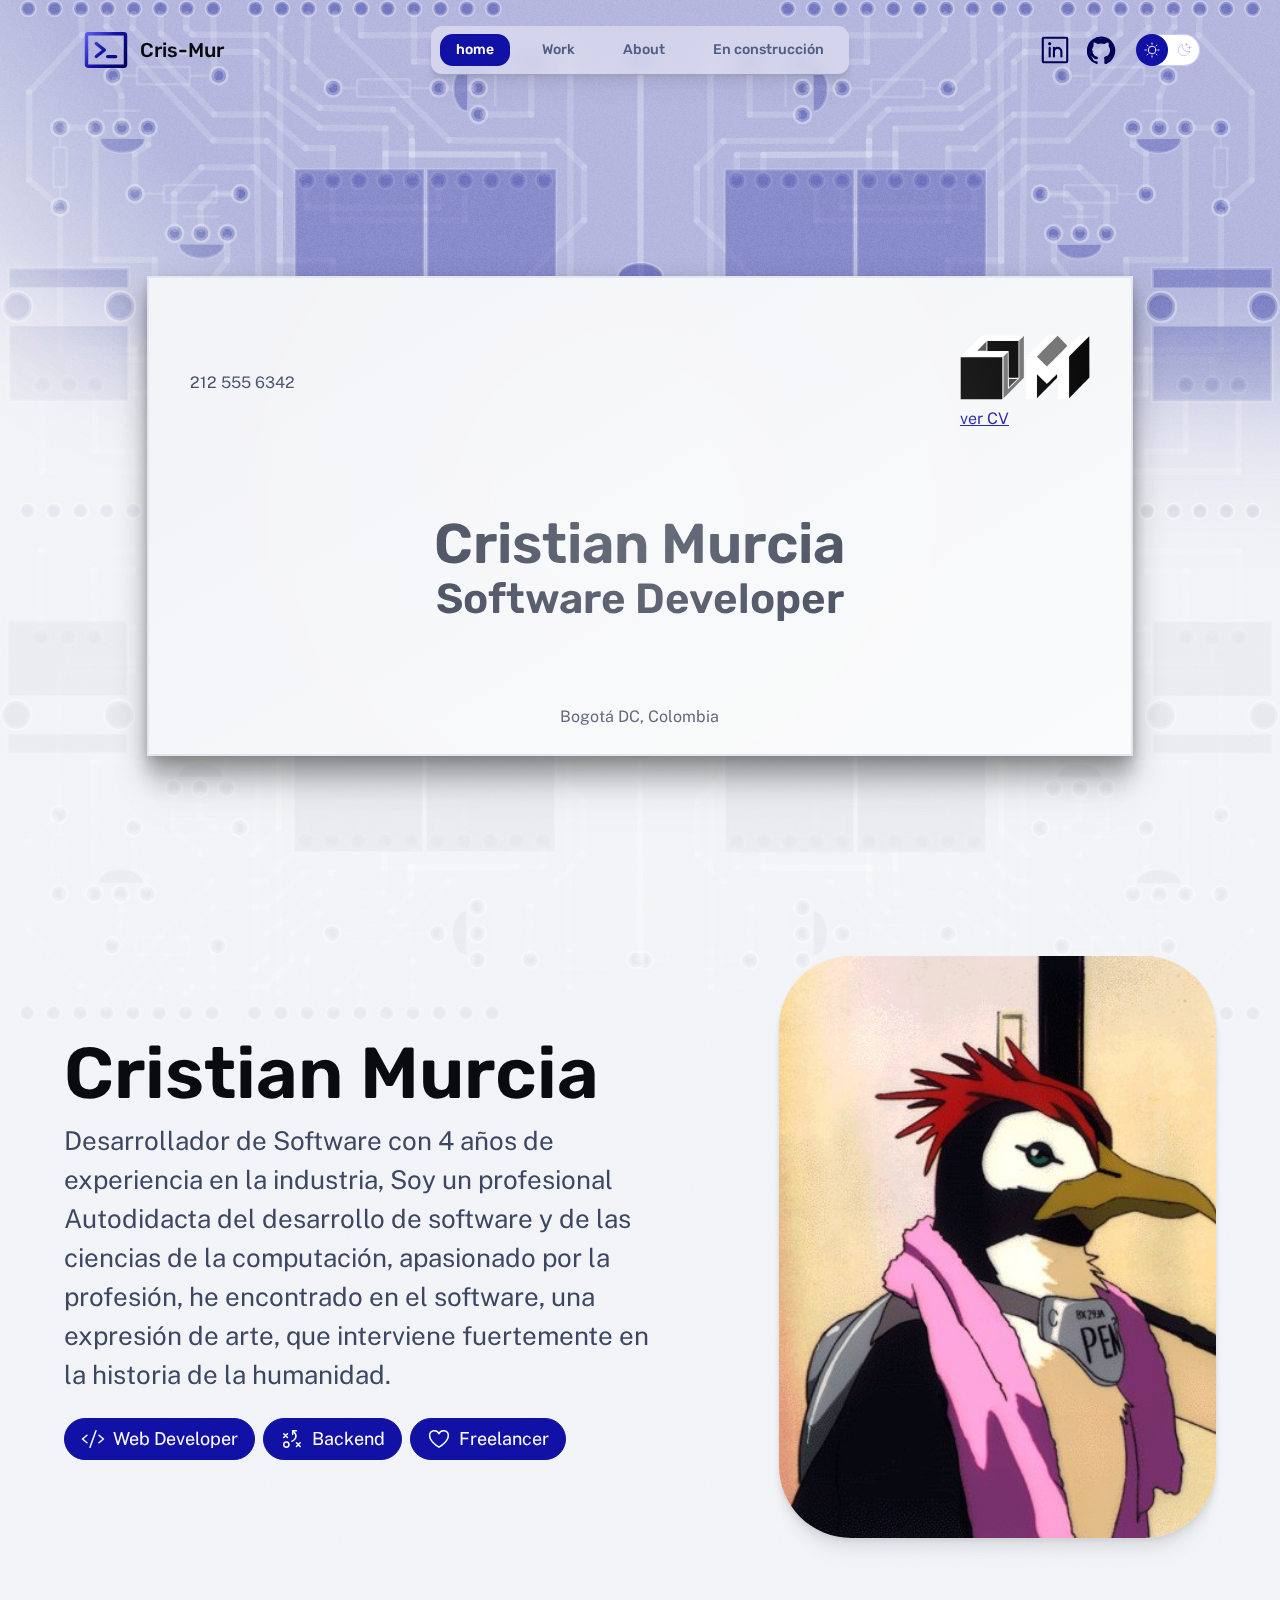
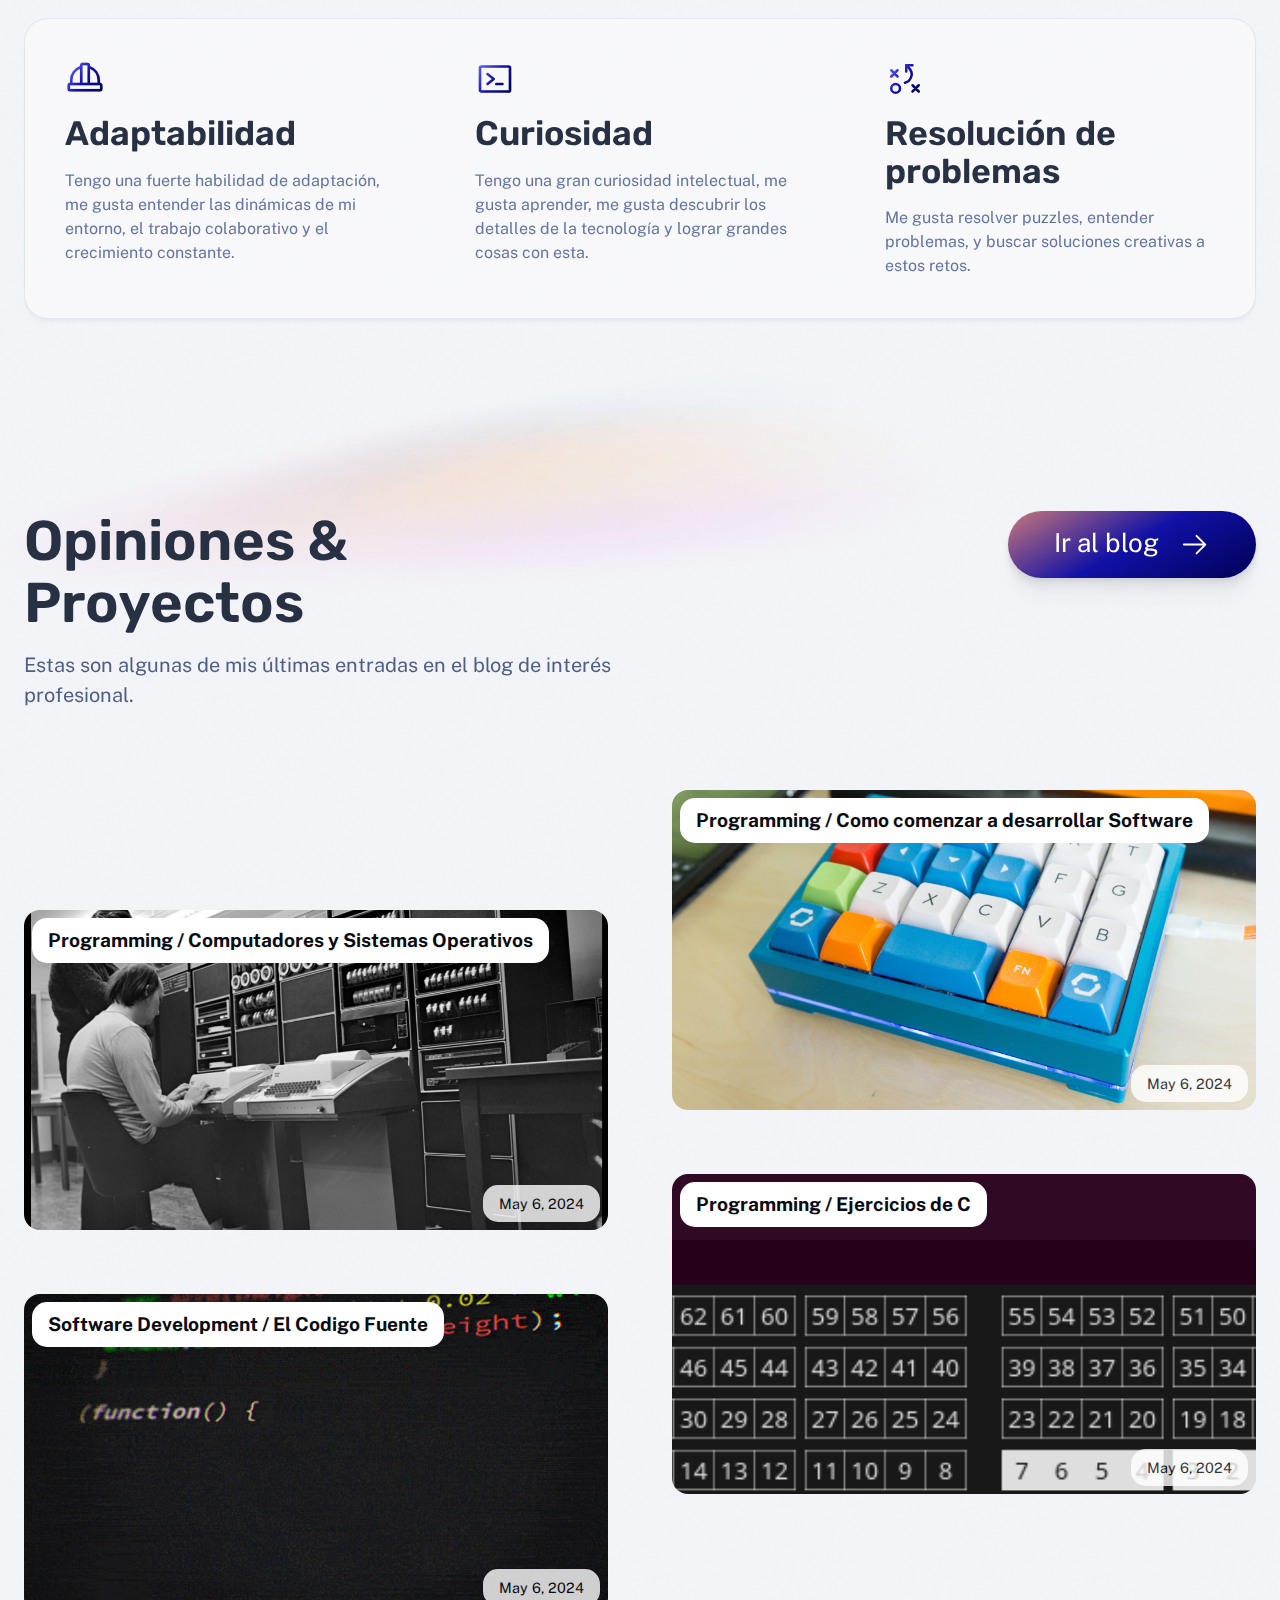
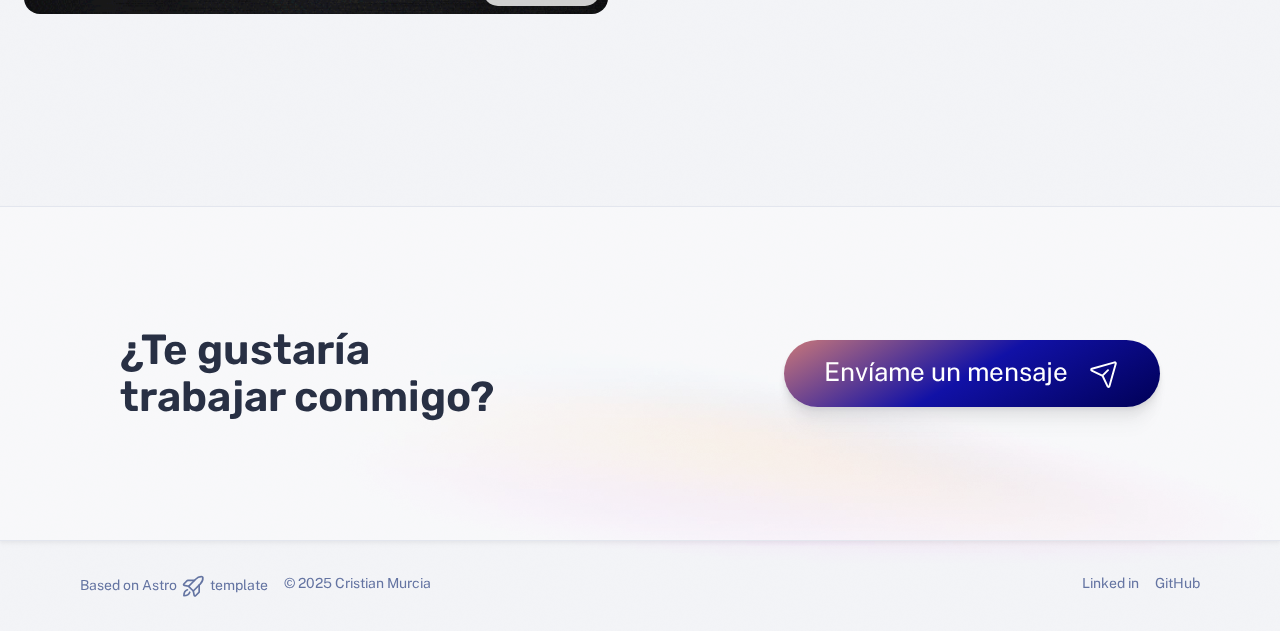
==== commit e9dfe1a5: "🚀 Automatic Deploy 2025-03-16 | - d73b3bb | [update][Working on Programming course] by [Cris-Mur]" ====
--- a/index.html
+++ b/index.html
@@ -34,9 +34,13 @@
 <link rel="stylesheet" href="/_astro/index.FJXk9JGC.css">
 <style>.grid[data-astro-cid-vc5tsdmu]{display:grid;grid-auto-rows:1fr;gap:1rem;list-style:none;padding:0}.grid[data-astro-cid-vc5tsdmu].small{grid-template-columns:1fr 1fr;gap:1.5rem}.grid[data-astro-cid-vc5tsdmu].small>:last-child:nth-child(odd){grid-column:1 / 3}@media (min-width: 50em){.grid[data-astro-cid-vc5tsdmu]{grid-template-columns:1fr 1fr;gap:4rem}.grid[data-astro-cid-vc5tsdmu].offset{--row-offset: 7.5rem;padding-bottom:var(--row-offset)}.grid[data-astro-cid-vc5tsdmu].offset>:nth-child(odd){transform:translateY(var(--row-offset))}.grid[data-astro-cid-vc5tsdmu].offset>:last-child:nth-child(odd){grid-column:2 / 3;transform:none}.grid[data-astro-cid-vc5tsdmu].small{display:flex;flex-wrap:wrap;justify-content:center;gap:2rem}.grid[data-astro-cid-vc5tsdmu].small>*{flex-basis:20rem}}.card[data-astro-cid-tajnclrz]{display:grid;grid-template-columns:1fr;grid-template-rows:1fr 1fr 1fr;grid-template-areas:"title" "description" "date";position:relative;width:auto;height:20rem;background-size:cover;background-position:center;color:var(--gray-0);text-decoration:none;border-radius:1rem;overflow:hidden;transition:all .3s ease-in-out}.card[data-astro-cid-tajnclrz]:before{content:"";position:absolute;inset:0;background-color:#0000;transition:background-color .3s ease-in-out}.card[data-astro-cid-tajnclrz]:hover:before,.card[data-astro-cid-tajnclrz]:focus-within:before{background-color:#00000080}.card[data-astro-cid-tajnclrz] .title[data-astro-cid-tajnclrz]{grid-area:title;align-self:start;justify-self:start;font-size:1.2em;font-weight:700;background:var(--gray-999);border-radius:.937rem;padding:.5rem 1rem;margin:.5rem;z-index:2}.card[data-astro-cid-tajnclrz] .description[data-astro-cid-tajnclrz]{grid-area:description;align-self:center;justify-self:center;text-align:center;opacity:0;transform:translateY(10px);transition:opacity .3s ease-in-out,transform .3s ease-in-out;z-index:2;padding:1rem;color:#fff}.card[data-astro-cid-tajnclrz]:hover .description[data-astro-cid-tajnclrz],.card[data-astro-cid-tajnclrz]:focus-within .description[data-astro-cid-tajnclrz]{opacity:1;transform:translateY(0)}.card[data-astro-cid-tajnclrz] .date[data-astro-cid-tajnclrz]{grid-area:date;align-self:end;justify-self:end;font-size:.9em;opacity:.8;background:var(--gray-999);border-radius:.937rem;padding:.5rem 1rem;margin:.5rem;z-index:2}
 .pill[data-astro-cid-2qeywk4b]{display:flex;padding:.5rem 1rem;gap:.5rem;color:var(--accent-text-over);border:1px solid var(--accent-regular);background-color:var(--accent-regular);border-radius:999rem;font-size:var(--text-md);line-height:1.35;white-space:nowrap}
-</style></head> <body data-astro-cid-37fxchfa> <div class="stack backgrounds" data-astro-cid-37fxchfa> <nav data-astro-cid-afdttjsk> <div class="menu-header" data-astro-cid-4wjx3xbn> <a href="/" class="site-title" data-astro-cid-cwxeprxr> <svg xmlns="http://www.w3.org/2000/svg" width="40" height="40" viewBox="0 0 256 256" aria-hidden="true" stroke="url(#icon-gradient-22imloavp)" fill="url(#icon-gradient-22imloavp)" style="--size:2.6em" class="astro-patnjmll" data-astro-cid-patnjmll> <g data-astro-cid-patnjmll><path fill="none" stroke-linecap="round" stroke-linejoin="round" stroke-width="16" d="m80 96 40 32-40 32m56 0h40"/><rect width="192" height="160" x="32" y="48" fill="none" stroke-linecap="round" stroke-linejoin="round" stroke-width="16.97" rx="8.5"/></g> <linearGradient id="icon-gradient-22imloavp" x1="23" x2="235" y1="43" y2="202" gradientUnits="userSpaceOnUse" data-astro-cid-patnjmll> <stop stop-color="var(--gradient-stop-1)" data-astro-cid-patnjmll></stop> <stop offset=".5" stop-color="var(--gradient-stop-2)" data-astro-cid-patnjmll></stop> <stop offset="1" stop-color="var(--gradient-stop-3)" data-astro-cid-patnjmll></stop> </linearGradient> </svg>  Cris-Mur </a>  <menu-button data-astro-cid-5gnlnfox="true"> <template data-astro-cid-5gnlnfox> <button class="menu-button" aria-expanded="false" data-astro-cid-5gnlnfox> <span class="sr-only" data-astro-cid-5gnlnfox>Menu</span> <svg xmlns="http://www.w3.org/2000/svg" width="40" height="40" viewBox="0 0 256 256" aria-hidden="true" stroke="currentcolor" fill="currentcolor" class="astro-patnjmll" data-astro-cid-patnjmll> <g data-astro-cid-patnjmll><path stroke-linecap="round" stroke-linejoin="round" stroke-width="16" d="M40 128h176M40 64h176M40 192h176"/></g>  </svg>  </button> </template> </menu-button> <script type="module">class i extends HTMLElement{constructor(){super(),this.appendChild(this.querySelector("template").content.cloneNode(!0));const n=this.querySelector("button"),t=document.getElementById("menu-content");t.hidden=!0,t.classList.add("menu-content");const d=e=>{n.setAttribute("aria-expanded",e?"true":"false"),t.hidden=!e};n.addEventListener("click",()=>d(t.hidden));const s=e=>{d(e.matches),n.hidden=e.matches},c=window.matchMedia("(min-width: 50em)");s(c),c.addEventListener("change",s)}}customElements.define("menu-button",i);</script>  </div>  <noscript> <ul class="nav-items" data-astro-cid-b5ldzmkq> <li data-astro-cid-b5ldzmkq> <a aria-current="page" class="link" href="/" data-astro-cid-b5ldzmkq> home </a> </li><li data-astro-cid-b5ldzmkq> <a class="link" href="/work/" data-astro-cid-b5ldzmkq> Work </a> </li><li data-astro-cid-b5ldzmkq> <a class="link" href="/about/" data-astro-cid-b5ldzmkq> About </a> </li><li data-astro-cid-b5ldzmkq> <a class="link" href="/blog/" data-astro-cid-b5ldzmkq> En construcción </a> </li> </ul>  </noscript> <noscript> <div class="menu-footer" data-astro-cid-afdttjsk> <div class="socials" data-astro-cid-p2anfr35> <a href="https://linkedin.com/in/cris-mur" class="social" data-astro-cid-p2anfr35> <span class="sr-only" data-astro-cid-p2anfr35>Linked in</span> <svg xmlns="http://www.w3.org/2000/svg" width="40" height="40" viewBox="0 0 256 256" aria-hidden="true" stroke="currentcolor" fill="currentcolor" class="astro-patnjmll" data-astro-cid-patnjmll> <g data-astro-cid-patnjmll><rect width="184" height="184" x="36" y="36" fill="none" stroke-linecap="round" stroke-linejoin="round" stroke-width="16" rx="8"/><path fill="none" stroke-linecap="round" stroke-linejoin="round" stroke-width="16" d="M120 112v64m-32-64v64m32-36a28 28 0 0 1 56 0v36"/><circle stroke="none" cx="88" cy="80" r="12"/></g>  </svg>  </a><a href="https://github.com/cris-mur" class="social" data-astro-cid-p2anfr35> <span class="sr-only" data-astro-cid-p2anfr35>GitHub</span> <svg xmlns="http://www.w3.org/2000/svg" width="40" height="40" viewBox="0 0 256 256" aria-hidden="true" stroke="currentcolor" fill="currentcolor" class="astro-patnjmll" data-astro-cid-patnjmll> <g data-astro-cid-patnjmll><g stroke-linecap="round" stroke-linejoin="round"><path fill="none" stroke-width="14.7" d="M55.7 167.2c13.9 1 21.3 13.1 22.2 14.6 4.2 7.2 10.4 9.6 18.3 7.1l1.1-3.4a60.3 60.3 0 0 1-25.8-11.9c-12-10.1-18-25.6-18-46.3"/><path fill="none" stroke-width="16" d="M61.4 205.1a24.5 24.5 0 0 1-3-6.1c-3.2-7.9-7.1-10.6-7.8-11.1l-1-.6c-2.4-1.6-9.5-6.5-7.2-13.9 1.4-4.5 6-7.2 12.3-7.2h.8c4 .3 7.6 1.5 10.7 3.2-9.1-10.1-13.6-24.3-13.6-42.3 0-11.3 3.5-21.7 10.1-30.4A46.7 46.7 0 0 1 65 67.3a8.3 8.3 0 0 1 5-4.7c2.8-.9 13.3-2.7 33.2 9.9a105 105 0 0 1 50.5 0c19.9-12.6 30.4-10.8 33.2-9.9 2.3.7 4.1 2.4 5 4.7 5 12.7 4 23.2 2.6 29.4 6.7 8.7 10 18.9 10 30.4 0 42.6-25.8 54.7-43.6 58.7 1.4 4.1 2.2 8.8 2.2 13.7l-.1 23.4v2.3"/><path fill="none" stroke-width="16" d="M160.9 185.7c1.4 4.1 2.2 8.8 2.2 13.7l-.1 23.4v2.3A98.6 98.6 0 1 0 61.4 205c-1.4-2.1-11.3-17.5-11.8-17.8-2.4-1.6-9.5-6.5-7.2-13.9 1.4-4.5 6-7.2 12.3-7.2h.8c4 .3 7.6 1.5 10.7 3.2-9.1-10.1-13.6-24.3-13.6-42.3 0-11.3 3.5-21.7 10.1-30.4A46.4 46.4 0 0 1 65 67.3a8.3 8.3 0 0 1 5-4.7c2.8-.9 13.3-2.7 33.2 9.9a105 105 0 0 1 50.5 0c19.9-12.6 30.4-10.8 33.2-9.9 2.3.7 4.1 2.4 5 4.7 5 12.7 4 23.2 2.6 29.4 6.7 8.7 10 18.9 10 30.4.1 42.6-25.8 54.7-43.6 58.6z"/><path fill="none" stroke-width="18.7" d="m170.1 203.3 17.3-12 17.2-18.7 9.5-26.6v-27.9l-9.5-27.5" /><path fill="none" stroke-width="22.7" d="m92.1 57.3 23.3-4.6 18.7-1.4 29.3 5.4m-110 32.6-8 16-4 21.4.6 20.3 3.4 13" /><path fill="none" stroke-width="13.3" d="M28.8 133a100 100 0 0 0 66.9 94.4v-8.7c-22.4 1.8-33-11.5-35.6-19.8-3.4-8.6-7.8-11.4-8.5-11.8"/></g></g>  </svg>  </a> </div>  </div> </noscript> <div id="menu-content" hidden data-astro-cid-rfsm77qi> <ul class="nav-items" data-astro-cid-b5ldzmkq> <li data-astro-cid-b5ldzmkq> <a aria-current="page" class="link" href="/" data-astro-cid-b5ldzmkq> home </a> </li><li data-astro-cid-b5ldzmkq> <a class="link" href="/work/" data-astro-cid-b5ldzmkq> Work </a> </li><li data-astro-cid-b5ldzmkq> <a class="link" href="/about/" data-astro-cid-b5ldzmkq> About </a> </li><li data-astro-cid-b5ldzmkq> <a class="link" href="/blog/" data-astro-cid-b5ldzmkq> En construcción </a> </li> </ul>  <div class="menu-footer" data-astro-cid-rfsm77qi> <div class="socials" data-astro-cid-p2anfr35> <a href="https://linkedin.com/in/cris-mur" class="social" data-astro-cid-p2anfr35> <span class="sr-only" data-astro-cid-p2anfr35>Linked in</span> <svg xmlns="http://www.w3.org/2000/svg" width="40" height="40" viewBox="0 0 256 256" aria-hidden="true" stroke="currentcolor" fill="currentcolor" class="astro-patnjmll" data-astro-cid-patnjmll> <g data-astro-cid-patnjmll><rect width="184" height="184" x="36" y="36" fill="none" stroke-linecap="round" stroke-linejoin="round" stroke-width="16" rx="8"/><path fill="none" stroke-linecap="round" stroke-linejoin="round" stroke-width="16" d="M120 112v64m-32-64v64m32-36a28 28 0 0 1 56 0v36"/><circle stroke="none" cx="88" cy="80" r="12"/></g>  </svg>  </a><a href="https://github.com/cris-mur" class="social" data-astro-cid-p2anfr35> <span class="sr-only" data-astro-cid-p2anfr35>GitHub</span> <svg xmlns="http://www.w3.org/2000/svg" width="40" height="40" viewBox="0 0 256 256" aria-hidden="true" stroke="currentcolor" fill="currentcolor" class="astro-patnjmll" data-astro-cid-patnjmll> <g data-astro-cid-patnjmll><g stroke-linecap="round" stroke-linejoin="round"><path fill="none" stroke-width="14.7" d="M55.7 167.2c13.9 1 21.3 13.1 22.2 14.6 4.2 7.2 10.4 9.6 18.3 7.1l1.1-3.4a60.3 60.3 0 0 1-25.8-11.9c-12-10.1-18-25.6-18-46.3"/><path fill="none" stroke-width="16" d="M61.4 205.1a24.5 24.5 0 0 1-3-6.1c-3.2-7.9-7.1-10.6-7.8-11.1l-1-.6c-2.4-1.6-9.5-6.5-7.2-13.9 1.4-4.5 6-7.2 12.3-7.2h.8c4 .3 7.6 1.5 10.7 3.2-9.1-10.1-13.6-24.3-13.6-42.3 0-11.3 3.5-21.7 10.1-30.4A46.7 46.7 0 0 1 65 67.3a8.3 8.3 0 0 1 5-4.7c2.8-.9 13.3-2.7 33.2 9.9a105 105 0 0 1 50.5 0c19.9-12.6 30.4-10.8 33.2-9.9 2.3.7 4.1 2.4 5 4.7 5 12.7 4 23.2 2.6 29.4 6.7 8.7 10 18.9 10 30.4 0 42.6-25.8 54.7-43.6 58.7 1.4 4.1 2.2 8.8 2.2 13.7l-.1 23.4v2.3"/><path fill="none" stroke-width="16" d="M160.9 185.7c1.4 4.1 2.2 8.8 2.2 13.7l-.1 23.4v2.3A98.6 98.6 0 1 0 61.4 205c-1.4-2.1-11.3-17.5-11.8-17.8-2.4-1.6-9.5-6.5-7.2-13.9 1.4-4.5 6-7.2 12.3-7.2h.8c4 .3 7.6 1.5 10.7 3.2-9.1-10.1-13.6-24.3-13.6-42.3 0-11.3 3.5-21.7 10.1-30.4A46.4 46.4 0 0 1 65 67.3a8.3 8.3 0 0 1 5-4.7c2.8-.9 13.3-2.7 33.2 9.9a105 105 0 0 1 50.5 0c19.9-12.6 30.4-10.8 33.2-9.9 2.3.7 4.1 2.4 5 4.7 5 12.7 4 23.2 2.6 29.4 6.7 8.7 10 18.9 10 30.4.1 42.6-25.8 54.7-43.6 58.6z"/><path fill="none" stroke-width="18.7" d="m170.1 203.3 17.3-12 17.2-18.7 9.5-26.6v-27.9l-9.5-27.5" /><path fill="none" stroke-width="22.7" d="m92.1 57.3 23.3-4.6 18.7-1.4 29.3 5.4m-110 32.6-8 16-4 21.4.6 20.3 3.4 13" /><path fill="none" stroke-width="13.3" d="M28.8 133a100 100 0 0 0 66.9 94.4v-8.7c-22.4 1.8-33-11.5-35.6-19.8-3.4-8.6-7.8-11.4-8.5-11.8"/></g></g>  </svg>  </a> </div>  <div class="theme-toggle" data-astro-cid-44khh6qq> <theme-toggle data-astro-cid-x3pjskd3="true"> <button data-astro-cid-x3pjskd3> <span class="sr-only" data-astro-cid-x3pjskd3>Dark theme</span> <span class="icon light" data-astro-cid-x3pjskd3><svg xmlns="http://www.w3.org/2000/svg" width="40" height="40" viewBox="0 0 256 256" aria-hidden="true" stroke="currentcolor" fill="currentcolor" class="astro-patnjmll" data-astro-cid-patnjmll> <g data-astro-cid-patnjmll><circle cx="128" cy="128" r="60" fill="none" stroke-linecap="round" stroke-linejoin="round" stroke-width="16"/><path fill="none" stroke-linecap="round" stroke-linejoin="round" stroke-width="16" d="M128 36V16M63 63 49 49m-13 79H16m47 65-14 14m79 13v20m65-47 14 14m13-79h20m-47-65 14-14"/></g>  </svg> </span> <span class="icon dark" data-astro-cid-x3pjskd3><svg xmlns="http://www.w3.org/2000/svg" width="40" height="40" viewBox="0 0 256 256" aria-hidden="true" stroke="currentcolor" fill="currentcolor" class="astro-patnjmll" data-astro-cid-patnjmll> <g data-astro-cid-patnjmll><path fill="none" stroke-linecap="round" stroke-linejoin="round" stroke-width="16" d="M216 112V64m24 24h-48m-24-64v32m16-16h-32m65 113A92 92 0 0 1 103 39h0a92 92 0 1 0 114 114Z"/></g>  </svg> </span> </button> </theme-toggle>  <script type="module">class n extends HTMLElement{constructor(){super();const e=this.querySelector("button"),t=s=>{document.documentElement.classList[s?"add":"remove"]("theme-dark"),e.setAttribute("aria-pressed",String(s))};e.addEventListener("click",()=>t(!this.isDark())),t(this.isDark())}isDark(){return document.documentElement.classList.contains("theme-dark")}}customElements.define("theme-toggle",n);</script> </div>  </div> </div>  </nav>   <div class="stack gap-20 lg:gap-48"> <div class="wrapper stack gap-8 lg:gap-20" data-astro-cid-dvjfjjxu> <div class="stack business-card" data-astro-cid-7yxbqzmk> <div class="card" data-astro-cid-7yxbqzmk> <span class="inner-card" data-astro-cid-7yxbqzmk> <div class="line-one" data-astro-cid-7yxbqzmk> <span data-astro-cid-7yxbqzmk>212 555 6342</span> <a href="/assets/profile/curriculum_vitae_esp.pdf" data-astro-cid-7yxbqzmk> <div class="logo" data-astro-cid-7yxbqzmk> <img src="/assets/business-card/logo.svg" alt="Cris-Mur Logo" width="130rem" data-astro-cid-7yxbqzmk> </div>
+</style></head> <body data-astro-cid-37fxchfa> <div class="stack backgrounds" data-astro-cid-37fxchfa> <nav data-astro-cid-afdttjsk> <div class="menu-header" data-astro-cid-4wjx3xbn> <a href="/" class="site-title" data-astro-cid-cwxeprxr> <svg xmlns="http://www.w3.org/2000/svg" width="40" height="40" viewBox="0 0 256 256" aria-hidden="true" stroke="url(#icon-gradient-bsfurvh5)" fill="url(#icon-gradient-bsfurvh5)" style="--size:2.6em" class="astro-patnjmll" data-astro-cid-patnjmll> <g data-astro-cid-patnjmll><path fill="none" stroke-linecap="round" stroke-linejoin="round" stroke-width="16" d="m80 96 40 32-40 32m56 0h40"/><rect width="192" height="160" x="32" y="48" fill="none" stroke-linecap="round" stroke-linejoin="round" stroke-width="16.97" rx="8.5"/></g> <linearGradient id="icon-gradient-bsfurvh5" x1="23" x2="235" y1="43" y2="202" gradientUnits="userSpaceOnUse" data-astro-cid-patnjmll> <stop stop-color="var(--gradient-stop-1)" data-astro-cid-patnjmll></stop> <stop offset=".5" stop-color="var(--gradient-stop-2)" data-astro-cid-patnjmll></stop> <stop offset="1" stop-color="var(--gradient-stop-3)" data-astro-cid-patnjmll></stop> </linearGradient> </svg>  Cris-Mur </a>  <menu-button data-astro-cid-5gnlnfox="true"> <template data-astro-cid-5gnlnfox> <button class="menu-button" aria-expanded="false" data-astro-cid-5gnlnfox> <span class="sr-only" data-astro-cid-5gnlnfox>Menu</span> <svg xmlns="http://www.w3.org/2000/svg" width="40" height="40" viewBox="0 0 256 256" aria-hidden="true" stroke="currentcolor" fill="currentcolor" class="astro-patnjmll" data-astro-cid-patnjmll> <g data-astro-cid-patnjmll><path stroke-linecap="round" stroke-linejoin="round" stroke-width="16" d="M40 128h176M40 64h176M40 192h176"/></g>  </svg>  </button> </template> </menu-button> <script type="module">class i extends HTMLElement{constructor(){super(),this.appendChild(this.querySelector("template").content.cloneNode(!0));const n=this.querySelector("button"),t=document.getElementById("menu-content");t.hidden=!0,t.classList.add("menu-content");const d=e=>{n.setAttribute("aria-expanded",e?"true":"false"),t.hidden=!e};n.addEventListener("click",()=>d(t.hidden));const s=e=>{d(e.matches),n.hidden=e.matches},c=window.matchMedia("(min-width: 50em)");s(c),c.addEventListener("change",s)}}customElements.define("menu-button",i);</script>  </div>  <noscript> <ul class="nav-items" data-astro-cid-b5ldzmkq> <li data-astro-cid-b5ldzmkq> <a aria-current="page" class="link" href="/" data-astro-cid-b5ldzmkq> home </a> </li><li data-astro-cid-b5ldzmkq> <a class="link" href="/work/" data-astro-cid-b5ldzmkq> Work </a> </li><li data-astro-cid-b5ldzmkq> <a class="link" href="/about/" data-astro-cid-b5ldzmkq> About </a> </li><li data-astro-cid-b5ldzmkq> <a class="link" href="/blog/" data-astro-cid-b5ldzmkq> En construcción </a> </li> </ul>  </noscript> <noscript> <div class="menu-footer" data-astro-cid-afdttjsk> <div class="socials" data-astro-cid-p2anfr35> <a href="https://linkedin.com/in/cris-mur" class="social" data-astro-cid-p2anfr35> <span class="sr-only" data-astro-cid-p2anfr35>Linked in</span> <svg xmlns="http://www.w3.org/2000/svg" width="40" height="40" viewBox="0 0 256 256" aria-hidden="true" stroke="currentcolor" fill="currentcolor" class="astro-patnjmll" data-astro-cid-patnjmll> <g data-astro-cid-patnjmll><rect width="184" height="184" x="36" y="36" fill="none" stroke-linecap="round" stroke-linejoin="round" stroke-width="16" rx="8"/><path fill="none" stroke-linecap="round" stroke-linejoin="round" stroke-width="16" d="M120 112v64m-32-64v64m32-36a28 28 0 0 1 56 0v36"/><circle stroke="none" cx="88" cy="80" r="12"/></g>  </svg>  </a><a href="https://github.com/cris-mur" class="social" data-astro-cid-p2anfr35> <span class="sr-only" data-astro-cid-p2anfr35>GitHub</span> <svg xmlns="http://www.w3.org/2000/svg" width="40" height="40" viewBox="0 0 256 256" aria-hidden="true" stroke="currentcolor" fill="currentcolor" class="astro-patnjmll" data-astro-cid-patnjmll> <g data-astro-cid-patnjmll><g stroke-linecap="round" stroke-linejoin="round"><path fill="none" stroke-width="14.7" d="M55.7 167.2c13.9 1 21.3 13.1 22.2 14.6 4.2 7.2 10.4 9.6 18.3 7.1l1.1-3.4a60.3 60.3 0 0 1-25.8-11.9c-12-10.1-18-25.6-18-46.3"/><path fill="none" stroke-width="16" d="M61.4 205.1a24.5 24.5 0 0 1-3-6.1c-3.2-7.9-7.1-10.6-7.8-11.1l-1-.6c-2.4-1.6-9.5-6.5-7.2-13.9 1.4-4.5 6-7.2 12.3-7.2h.8c4 .3 7.6 1.5 10.7 3.2-9.1-10.1-13.6-24.3-13.6-42.3 0-11.3 3.5-21.7 10.1-30.4A46.7 46.7 0 0 1 65 67.3a8.3 8.3 0 0 1 5-4.7c2.8-.9 13.3-2.7 33.2 9.9a105 105 0 0 1 50.5 0c19.9-12.6 30.4-10.8 33.2-9.9 2.3.7 4.1 2.4 5 4.7 5 12.7 4 23.2 2.6 29.4 6.7 8.7 10 18.9 10 30.4 0 42.6-25.8 54.7-43.6 58.7 1.4 4.1 2.2 8.8 2.2 13.7l-.1 23.4v2.3"/><path fill="none" stroke-width="16" d="M160.9 185.7c1.4 4.1 2.2 8.8 2.2 13.7l-.1 23.4v2.3A98.6 98.6 0 1 0 61.4 205c-1.4-2.1-11.3-17.5-11.8-17.8-2.4-1.6-9.5-6.5-7.2-13.9 1.4-4.5 6-7.2 12.3-7.2h.8c4 .3 7.6 1.5 10.7 3.2-9.1-10.1-13.6-24.3-13.6-42.3 0-11.3 3.5-21.7 10.1-30.4A46.4 46.4 0 0 1 65 67.3a8.3 8.3 0 0 1 5-4.7c2.8-.9 13.3-2.7 33.2 9.9a105 105 0 0 1 50.5 0c19.9-12.6 30.4-10.8 33.2-9.9 2.3.7 4.1 2.4 5 4.7 5 12.7 4 23.2 2.6 29.4 6.7 8.7 10 18.9 10 30.4.1 42.6-25.8 54.7-43.6 58.6z"/><path fill="none" stroke-width="18.7" d="m170.1 203.3 17.3-12 17.2-18.7 9.5-26.6v-27.9l-9.5-27.5" /><path fill="none" stroke-width="22.7" d="m92.1 57.3 23.3-4.6 18.7-1.4 29.3 5.4m-110 32.6-8 16-4 21.4.6 20.3 3.4 13" /><path fill="none" stroke-width="13.3" d="M28.8 133a100 100 0 0 0 66.9 94.4v-8.7c-22.4 1.8-33-11.5-35.6-19.8-3.4-8.6-7.8-11.4-8.5-11.8"/></g></g>  </svg>  </a> </div>  </div> </noscript> <div id="menu-content" hidden data-astro-cid-rfsm77qi> <ul class="nav-items" data-astro-cid-b5ldzmkq> <li data-astro-cid-b5ldzmkq> <a aria-current="page" class="link" href="/" data-astro-cid-b5ldzmkq> home </a> </li><li data-astro-cid-b5ldzmkq> <a class="link" href="/work/" data-astro-cid-b5ldzmkq> Work </a> </li><li data-astro-cid-b5ldzmkq> <a class="link" href="/about/" data-astro-cid-b5ldzmkq> About </a> </li><li data-astro-cid-b5ldzmkq> <a class="link" href="/blog/" data-astro-cid-b5ldzmkq> En construcción </a> </li> </ul>  <div class="menu-footer" data-astro-cid-rfsm77qi> <div class="socials" data-astro-cid-p2anfr35> <a href="https://linkedin.com/in/cris-mur" class="social" data-astro-cid-p2anfr35> <span class="sr-only" data-astro-cid-p2anfr35>Linked in</span> <svg xmlns="http://www.w3.org/2000/svg" width="40" height="40" viewBox="0 0 256 256" aria-hidden="true" stroke="currentcolor" fill="currentcolor" class="astro-patnjmll" data-astro-cid-patnjmll> <g data-astro-cid-patnjmll><rect width="184" height="184" x="36" y="36" fill="none" stroke-linecap="round" stroke-linejoin="round" stroke-width="16" rx="8"/><path fill="none" stroke-linecap="round" stroke-linejoin="round" stroke-width="16" d="M120 112v64m-32-64v64m32-36a28 28 0 0 1 56 0v36"/><circle stroke="none" cx="88" cy="80" r="12"/></g>  </svg>  </a><a href="https://github.com/cris-mur" class="social" data-astro-cid-p2anfr35> <span class="sr-only" data-astro-cid-p2anfr35>GitHub</span> <svg xmlns="http://www.w3.org/2000/svg" width="40" height="40" viewBox="0 0 256 256" aria-hidden="true" stroke="currentcolor" fill="currentcolor" class="astro-patnjmll" data-astro-cid-patnjmll> <g data-astro-cid-patnjmll><g stroke-linecap="round" stroke-linejoin="round"><path fill="none" stroke-width="14.7" d="M55.7 167.2c13.9 1 21.3 13.1 22.2 14.6 4.2 7.2 10.4 9.6 18.3 7.1l1.1-3.4a60.3 60.3 0 0 1-25.8-11.9c-12-10.1-18-25.6-18-46.3"/><path fill="none" stroke-width="16" d="M61.4 205.1a24.5 24.5 0 0 1-3-6.1c-3.2-7.9-7.1-10.6-7.8-11.1l-1-.6c-2.4-1.6-9.5-6.5-7.2-13.9 1.4-4.5 6-7.2 12.3-7.2h.8c4 .3 7.6 1.5 10.7 3.2-9.1-10.1-13.6-24.3-13.6-42.3 0-11.3 3.5-21.7 10.1-30.4A46.7 46.7 0 0 1 65 67.3a8.3 8.3 0 0 1 5-4.7c2.8-.9 13.3-2.7 33.2 9.9a105 105 0 0 1 50.5 0c19.9-12.6 30.4-10.8 33.2-9.9 2.3.7 4.1 2.4 5 4.7 5 12.7 4 23.2 2.6 29.4 6.7 8.7 10 18.9 10 30.4 0 42.6-25.8 54.7-43.6 58.7 1.4 4.1 2.2 8.8 2.2 13.7l-.1 23.4v2.3"/><path fill="none" stroke-width="16" d="M160.9 185.7c1.4 4.1 2.2 8.8 2.2 13.7l-.1 23.4v2.3A98.6 98.6 0 1 0 61.4 205c-1.4-2.1-11.3-17.5-11.8-17.8-2.4-1.6-9.5-6.5-7.2-13.9 1.4-4.5 6-7.2 12.3-7.2h.8c4 .3 7.6 1.5 10.7 3.2-9.1-10.1-13.6-24.3-13.6-42.3 0-11.3 3.5-21.7 10.1-30.4A46.4 46.4 0 0 1 65 67.3a8.3 8.3 0 0 1 5-4.7c2.8-.9 13.3-2.7 33.2 9.9a105 105 0 0 1 50.5 0c19.9-12.6 30.4-10.8 33.2-9.9 2.3.7 4.1 2.4 5 4.7 5 12.7 4 23.2 2.6 29.4 6.7 8.7 10 18.9 10 30.4.1 42.6-25.8 54.7-43.6 58.6z"/><path fill="none" stroke-width="18.7" d="m170.1 203.3 17.3-12 17.2-18.7 9.5-26.6v-27.9l-9.5-27.5" /><path fill="none" stroke-width="22.7" d="m92.1 57.3 23.3-4.6 18.7-1.4 29.3 5.4m-110 32.6-8 16-4 21.4.6 20.3 3.4 13" /><path fill="none" stroke-width="13.3" d="M28.8 133a100 100 0 0 0 66.9 94.4v-8.7c-22.4 1.8-33-11.5-35.6-19.8-3.4-8.6-7.8-11.4-8.5-11.8"/></g></g>  </svg>  </a> </div>  <div class="theme-toggle" data-astro-cid-44khh6qq> <theme-toggle data-astro-cid-x3pjskd3="true"> <button data-astro-cid-x3pjskd3> <span class="sr-only" data-astro-cid-x3pjskd3>Dark theme</span> <span class="icon light" data-astro-cid-x3pjskd3><svg xmlns="http://www.w3.org/2000/svg" width="40" height="40" viewBox="0 0 256 256" aria-hidden="true" stroke="currentcolor" fill="currentcolor" class="astro-patnjmll" data-astro-cid-patnjmll> <g data-astro-cid-patnjmll><circle cx="128" cy="128" r="60" fill="none" stroke-linecap="round" stroke-linejoin="round" stroke-width="16"/><path fill="none" stroke-linecap="round" stroke-linejoin="round" stroke-width="16" d="M128 36V16M63 63 49 49m-13 79H16m47 65-14 14m79 13v20m65-47 14 14m13-79h20m-47-65 14-14"/></g>  </svg> </span> <span class="icon dark" data-astro-cid-x3pjskd3><svg xmlns="http://www.w3.org/2000/svg" width="40" height="40" viewBox="0 0 256 256" aria-hidden="true" stroke="currentcolor" fill="currentcolor" class="astro-patnjmll" data-astro-cid-patnjmll> <g data-astro-cid-patnjmll><path fill="none" stroke-linecap="round" stroke-linejoin="round" stroke-width="16" d="M216 112V64m24 24h-48m-24-64v32m16-16h-32m65 113A92 92 0 0 1 103 39h0a92 92 0 1 0 114 114Z"/></g>  </svg> </span> </button> </theme-toggle>  <script type="module">class n extends HTMLElement{constructor(){super();const e=this.querySelector("button"),t=s=>{document.documentElement.classList[s?"add":"remove"]("theme-dark"),e.setAttribute("aria-pressed",String(s))};e.addEventListener("click",()=>t(!this.isDark())),t(this.isDark())}isDark(){return document.documentElement.classList.contains("theme-dark")}}customElements.define("theme-toggle",n);</script> </div>  </div> </div>  </nav>   <div class="stack gap-20 lg:gap-48"> <div class="wrapper stack gap-8 lg:gap-20" data-astro-cid-dvjfjjxu> <div class="stack business-card" data-astro-cid-7yxbqzmk> <div class="card" data-astro-cid-7yxbqzmk> <span class="inner-card" data-astro-cid-7yxbqzmk> <div class="line-one" data-astro-cid-7yxbqzmk> <span data-astro-cid-7yxbqzmk>212 555 6342</span> <a href="/assets/profile/curriculum_vitae_esp.pdf" data-astro-cid-7yxbqzmk> <div class="logo" data-astro-cid-7yxbqzmk> <img src="/assets/business-card/logo.svg" alt="Cris-Mur Logo" width="130rem" data-astro-cid-7yxbqzmk> </div>
 ver CV
-</a> </div> <div class="card-title" data-astro-cid-7yxbqzmk> <h2 data-astro-cid-7yxbqzmk>Cristian Murcia</h2> <h3 data-astro-cid-7yxbqzmk>Software Developer</h3> </div> <div class="place" data-astro-cid-7yxbqzmk> <p data-astro-cid-7yxbqzmk>Bogotá DC, Colombia</p> </div> <!-- to store the glare effect --> <span class="glare" data-astro-cid-7yxbqzmk></span> </span> </div> </div>  <script type="module">let s=function(t,e,l){let d="var(--card-shadow-color)";l.getAttribute("data-filter-color")!==null&&(d=l.getAttribute("data-filter-color")),l.classList.add("animated");let a=Math.abs(e.getBoundingClientRect().x-t.clientX),o=Math.abs(e.getBoundingClientRect().y-t.clientY),r=e.getBoundingClientRect().width/2,c=e.getBoundingClientRect().height/2,n=(a-r)/20,i=(o-c)/14,u=(1-a/(r*2))*100,g=(1-o/(c*2))*100;e.querySelector(".glare").style.background=`radial-gradient(circle at ${u}% ${g}%, var(--card-glare-color), transparent)`,l.style.perspective=`${r*6}px`,e.style.perspective=`${r*6}px`,e.style.transform=`rotateY(${n}deg) rotateX(${-i}deg) scale(1.04)`,l.getAttribute("data-custom-perspective")!==null&&(l.style.perspective=`${l.getAttribute("data-custom-perspective")}`);let h=(a-r)/3,f=(o-c)/6;e.style.filter=`drop-shadow(${-h}px ${-f}px 15px ${d})`};document.querySelectorAll(".business-card").forEach(function(t){t.addEventListener("mouseenter",function(e){s(e,this.querySelector(".card"),this)}),t.addEventListener("mousemove",function(e){s(e,this.querySelector(".card"),this)}),t.addEventListener("mouseleave",function(e){let l="var(--card-shadow-color)";t.getAttribute("data-filter-color")!==null&&(l=t.getAttribute("data-filter-color")),t.classList.remove("animated"),t.querySelector(".card").style.transform="rotateY(0deg) rotateX(0deg) scale(1)",t.querySelector(".card").style.filter=`drop-shadow(0 10px 15px ${l})`})});</script> <header class="hero" data-astro-cid-dvjfjjxu> <div class="hero stack gap-4 start" data-astro-cid-bbe6dxrz> <div class="stack gap-2" data-astro-cid-bbe6dxrz> <h1 class="title" data-astro-cid-bbe6dxrz>Cristian Murcia</h1> <p class="tagline" data-astro-cid-bbe6dxrz>Desarrollador de Software con 4 años de experiencia en la industria, Soy un profesional Autodidacta del desarrollo de software y de las ciencias de la computación, apasionado por la profesión, he encontrado en el software, una expresión de arte, que interviene fuertemente en la historia de la humanidad</p> </div>  <div class="roles" data-astro-cid-by7qg7b3> <div class="pill" data-astro-cid-2qeywk4b> <svg xmlns="http://www.w3.org/2000/svg" width="40" height="40" viewBox="0 0 256 256" aria-hidden="true" stroke="currentcolor" fill="currentcolor" style="--size:1.33em" class="astro-patnjmll" data-astro-cid-patnjmll> <g data-astro-cid-patnjmll><path fill="none" stroke-linecap="round" stroke-linejoin="round" stroke-width="16" d="m64 88-48 40 48 40m128-80 48 40-48 40M160 40 96 216"/></g>  </svg>  Web Developer</div> <div class="pill" data-astro-cid-2qeywk4b> <svg xmlns="http://www.w3.org/2000/svg" width="40" height="40" viewBox="0 0 256 256" aria-hidden="true" stroke="currentcolor" fill="currentcolor" style="--size:1.33em" class="astro-patnjmll" data-astro-cid-patnjmll> <g data-astro-cid-patnjmll><circle cx="68" cy="188" r="28" fill="none" stroke-linecap="round" stroke-linejoin="round" stroke-width="16"/><path fill="none" stroke-linecap="round" stroke-linejoin="round" stroke-width="16" d="m40 72 40 40m0-40-40 40m136 56 40 40m0-40-40 40M136 80V40h40"/><path fill="none" stroke-linecap="round" stroke-linejoin="round" stroke-width="16" d="m136 40 16 16c40 40 8 88-24 96"/></g>  </svg>  Backend</div> <div class="pill" data-astro-cid-2qeywk4b> <svg xmlns="http://www.w3.org/2000/svg" width="40" height="40" viewBox="0 0 256 256" aria-hidden="true" stroke="currentcolor" fill="currentcolor" style="--size:1.33em" class="astro-patnjmll" data-astro-cid-patnjmll> <g data-astro-cid-patnjmll><path fill="none" stroke-linecap="round" stroke-linejoin="round" stroke-width="16" d="M128 216S28 160 28 92a52 52 0 0 1 100-20h0a52 52 0 0 1 100 20c0 68-100 124-100 124Z"/></g>  </svg>  Freelancer</div>  </div>   </div>  <img alt="Pen Pen Portrait" src="assets/profile/portrait.jpg" width="480" height="620" data-astro-cid-dvjfjjxu> </header> <section class="box skills" data-astro-cid-5qd7ts44> <div class="stack gap-2 lg:gap-4" data-astro-cid-5qd7ts44> <svg xmlns="http://www.w3.org/2000/svg" width="40" height="40" viewBox="0 0 256 256" aria-hidden="true" stroke="url(#icon-gradient-1hd3hjuoh)" fill="url(#icon-gradient-1hd3hjuoh)" style="--size:2.5rem" class="astro-patnjmll" data-astro-cid-patnjmll> <g data-astro-cid-patnjmll><path d="M224,152V136a96.37,96.37,0,0,0-64-90.51V40a16,16,0,0,0-16-16H112A16,16,0,0,0,96,40v5.49A96.37,96.37,0,0,0,32,136v16a16,16,0,0,0-16,16v24a16,16,0,0,0,16,16H224a16,16,0,0,0,16-16V168A16,16,0,0,0,224,152Zm-16-16v16H160V62.67A80.36,80.36,0,0,1,208,136ZM144,40V152H112V40ZM48,136A80.36,80.36,0,0,1,96,62.67V152H48Zm176,56H32V168H224v24Z"></path></g> <linearGradient id="icon-gradient-1hd3hjuoh" x1="23" x2="235" y1="43" y2="202" gradientUnits="userSpaceOnUse" data-astro-cid-patnjmll> <stop stop-color="var(--gradient-stop-1)" data-astro-cid-patnjmll></stop> <stop offset=".5" stop-color="var(--gradient-stop-2)" data-astro-cid-patnjmll></stop> <stop offset="1" stop-color="var(--gradient-stop-3)" data-astro-cid-patnjmll></stop> </linearGradient> </svg>  <h2 data-astro-cid-5qd7ts44>Adaptabilidad</h2> <p data-astro-cid-5qd7ts44>Tengo una fuerte habilidad de adaptación, me gusta entender las dinámicas de mi entorno, el trabajo colaborativo y el crecimiento constante.</p> </div><div class="stack gap-2 lg:gap-4" data-astro-cid-5qd7ts44> <svg xmlns="http://www.w3.org/2000/svg" width="40" height="40" viewBox="0 0 256 256" aria-hidden="true" stroke="url(#icon-gradient-2kgfjookb)" fill="url(#icon-gradient-2kgfjookb)" style="--size:2.5rem" class="astro-patnjmll" data-astro-cid-patnjmll> <g data-astro-cid-patnjmll><path fill="none" stroke-linecap="round" stroke-linejoin="round" stroke-width="16" d="m80 96 40 32-40 32m56 0h40"/><rect width="192" height="160" x="32" y="48" fill="none" stroke-linecap="round" stroke-linejoin="round" stroke-width="16.97" rx="8.5"/></g> <linearGradient id="icon-gradient-2kgfjookb" x1="23" x2="235" y1="43" y2="202" gradientUnits="userSpaceOnUse" data-astro-cid-patnjmll> <stop stop-color="var(--gradient-stop-1)" data-astro-cid-patnjmll></stop> <stop offset=".5" stop-color="var(--gradient-stop-2)" data-astro-cid-patnjmll></stop> <stop offset="1" stop-color="var(--gradient-stop-3)" data-astro-cid-patnjmll></stop> </linearGradient> </svg>  <h2 data-astro-cid-5qd7ts44>Curiosidad</h2> <p data-astro-cid-5qd7ts44>Tengo una gran curiosidad intelectual, me gusta aprender, me gusta descubrir los detalles de la tecnología y lograr grandes cosas con esta.</p> </div><div class="stack gap-2 lg:gap-4" data-astro-cid-5qd7ts44> <svg xmlns="http://www.w3.org/2000/svg" width="40" height="40" viewBox="0 0 256 256" aria-hidden="true" stroke="url(#icon-gradient-20pzgomlu)" fill="url(#icon-gradient-20pzgomlu)" style="--size:2.5rem" class="astro-patnjmll" data-astro-cid-patnjmll> <g data-astro-cid-patnjmll><circle cx="68" cy="188" r="28" fill="none" stroke-linecap="round" stroke-linejoin="round" stroke-width="16"/><path fill="none" stroke-linecap="round" stroke-linejoin="round" stroke-width="16" d="m40 72 40 40m0-40-40 40m136 56 40 40m0-40-40 40M136 80V40h40"/><path fill="none" stroke-linecap="round" stroke-linejoin="round" stroke-width="16" d="m136 40 16 16c40 40 8 88-24 96"/></g> <linearGradient id="icon-gradient-20pzgomlu" x1="23" x2="235" y1="43" y2="202" gradientUnits="userSpaceOnUse" data-astro-cid-patnjmll> <stop stop-color="var(--gradient-stop-1)" data-astro-cid-patnjmll></stop> <stop offset=".5" stop-color="var(--gradient-stop-2)" data-astro-cid-patnjmll></stop> <stop offset="1" stop-color="var(--gradient-stop-3)" data-astro-cid-patnjmll></stop> </linearGradient> </svg>  <h2 data-astro-cid-5qd7ts44>Resolución de problemas</h2> <p data-astro-cid-5qd7ts44>Me gusta resolver puzzles, entender problemas, y buscar soluciones creativas a estos retos.</p> </div> </section>  </div>  <main class="wrapper stack gap-20 lg:gap-48"> <!-- Work Space --> <section class="section with-background with-cta" data-astro-cid-xews57nk> <header class="section-header stack gap-2 lg:gap-4" data-astro-cid-xews57nk> <h3 data-astro-cid-xews57nk>Opiniones &amp; Proyectos</h3> <p data-astro-cid-xews57nk> Estas son algunas de mis últimas entradas en el blog de interés profesional. </p> </header> <div class="gallery" data-astro-cid-xews57nk> <ul class="grid offset" data-astro-cid-vc5tsdmu> <li> <a class="card" href="/work/programming-learning/computing-history" style="background-image:url(/assets/work/attach/Ken_and_Denis.png)" data-astro-cid-tajnclrz> <span class="title" data-astro-cid-tajnclrz>Programming / Computadores y Sistemas Operativos</span> <span class="description" data-astro-cid-tajnclrz>Una vista general a los computadores y los sistemas Operativos
+</a> </div> <div class="card-title" data-astro-cid-7yxbqzmk> <h2 data-astro-cid-7yxbqzmk>Cristian Murcia</h2> <h3 data-astro-cid-7yxbqzmk>Software Developer</h3> </div> <div class="place" data-astro-cid-7yxbqzmk> <p data-astro-cid-7yxbqzmk>Bogotá DC, Colombia</p> </div> <!-- to store the glare effect --> <span class="glare" data-astro-cid-7yxbqzmk></span> </span> </div> </div>  <script type="module">let s=function(t,e,l){let d="var(--card-shadow-color)";l.getAttribute("data-filter-color")!==null&&(d=l.getAttribute("data-filter-color")),l.classList.add("animated");let a=Math.abs(e.getBoundingClientRect().x-t.clientX),o=Math.abs(e.getBoundingClientRect().y-t.clientY),r=e.getBoundingClientRect().width/2,c=e.getBoundingClientRect().height/2,n=(a-r)/20,i=(o-c)/14,u=(1-a/(r*2))*100,g=(1-o/(c*2))*100;e.querySelector(".glare").style.background=`radial-gradient(circle at ${u}% ${g}%, var(--card-glare-color), transparent)`,l.style.perspective=`${r*6}px`,e.style.perspective=`${r*6}px`,e.style.transform=`rotateY(${n}deg) rotateX(${-i}deg) scale(1.04)`,l.getAttribute("data-custom-perspective")!==null&&(l.style.perspective=`${l.getAttribute("data-custom-perspective")}`);let h=(a-r)/3,f=(o-c)/6;e.style.filter=`drop-shadow(${-h}px ${-f}px 15px ${d})`};document.querySelectorAll(".business-card").forEach(function(t){t.addEventListener("mouseenter",function(e){s(e,this.querySelector(".card"),this)}),t.addEventListener("mousemove",function(e){s(e,this.querySelector(".card"),this)}),t.addEventListener("mouseleave",function(e){let l="var(--card-shadow-color)";t.getAttribute("data-filter-color")!==null&&(l=t.getAttribute("data-filter-color")),t.classList.remove("animated"),t.querySelector(".card").style.transform="rotateY(0deg) rotateX(0deg) scale(1)",t.querySelector(".card").style.filter=`drop-shadow(0 10px 15px ${l})`})});</script> <header class="hero" data-astro-cid-dvjfjjxu> <div class="hero stack gap-4 start" data-astro-cid-bbe6dxrz> <div class="stack gap-2" data-astro-cid-bbe6dxrz> <h1 class="title" data-astro-cid-bbe6dxrz>Cristian Murcia</h1> <p class="tagline" data-astro-cid-bbe6dxrz>Desarrollador de Software con 4 años de experiencia en la industria, Soy un profesional Autodidacta del desarrollo de software y de las ciencias de la computación, apasionado por la profesión, he encontrado en el software, una expresión de arte, que interviene fuertemente en la historia de la humanidad.</p> </div>  <div class="roles" data-astro-cid-by7qg7b3> <div class="pill" data-astro-cid-2qeywk4b> <svg xmlns="http://www.w3.org/2000/svg" width="40" height="40" viewBox="0 0 256 256" aria-hidden="true" stroke="currentcolor" fill="currentcolor" style="--size:1.33em" class="astro-patnjmll" data-astro-cid-patnjmll> <g data-astro-cid-patnjmll><path fill="none" stroke-linecap="round" stroke-linejoin="round" stroke-width="16" d="m64 88-48 40 48 40m128-80 48 40-48 40M160 40 96 216"/></g>  </svg>  Web Developer</div> <div class="pill" data-astro-cid-2qeywk4b> <svg xmlns="http://www.w3.org/2000/svg" width="40" height="40" viewBox="0 0 256 256" aria-hidden="true" stroke="currentcolor" fill="currentcolor" style="--size:1.33em" class="astro-patnjmll" data-astro-cid-patnjmll> <g data-astro-cid-patnjmll><circle cx="68" cy="188" r="28" fill="none" stroke-linecap="round" stroke-linejoin="round" stroke-width="16"/><path fill="none" stroke-linecap="round" stroke-linejoin="round" stroke-width="16" d="m40 72 40 40m0-40-40 40m136 56 40 40m0-40-40 40M136 80V40h40"/><path fill="none" stroke-linecap="round" stroke-linejoin="round" stroke-width="16" d="m136 40 16 16c40 40 8 88-24 96"/></g>  </svg>  Backend</div> <div class="pill" data-astro-cid-2qeywk4b> <svg xmlns="http://www.w3.org/2000/svg" width="40" height="40" viewBox="0 0 256 256" aria-hidden="true" stroke="currentcolor" fill="currentcolor" style="--size:1.33em" class="astro-patnjmll" data-astro-cid-patnjmll> <g data-astro-cid-patnjmll><path fill="none" stroke-linecap="round" stroke-linejoin="round" stroke-width="16" d="M128 216S28 160 28 92a52 52 0 0 1 100-20h0a52 52 0 0 1 100 20c0 68-100 124-100 124Z"/></g>  </svg>  Freelancer</div>  </div>   </div>  <img alt="Pen Pen Portrait" src="assets/profile/portrait.jpg" width="480" height="620" data-astro-cid-dvjfjjxu> </header> <section class="box skills" data-astro-cid-5qd7ts44> <div class="stack gap-2 lg:gap-4" data-astro-cid-5qd7ts44> <svg xmlns="http://www.w3.org/2000/svg" width="40" height="40" viewBox="0 0 256 256" aria-hidden="true" stroke="url(#icon-gradient-sao00rrn)" fill="url(#icon-gradient-sao00rrn)" style="--size:2.5rem" class="astro-patnjmll" data-astro-cid-patnjmll> <g data-astro-cid-patnjmll><path d="M224,152V136a96.37,96.37,0,0,0-64-90.51V40a16,16,0,0,0-16-16H112A16,16,0,0,0,96,40v5.49A96.37,96.37,0,0,0,32,136v16a16,16,0,0,0-16,16v24a16,16,0,0,0,16,16H224a16,16,0,0,0,16-16V168A16,16,0,0,0,224,152Zm-16-16v16H160V62.67A80.36,80.36,0,0,1,208,136ZM144,40V152H112V40ZM48,136A80.36,80.36,0,0,1,96,62.67V152H48Zm176,56H32V168H224v24Z"></path></g> <linearGradient id="icon-gradient-sao00rrn" x1="23" x2="235" y1="43" y2="202" gradientUnits="userSpaceOnUse" data-astro-cid-patnjmll> <stop stop-color="var(--gradient-stop-1)" data-astro-cid-patnjmll></stop> <stop offset=".5" stop-color="var(--gradient-stop-2)" data-astro-cid-patnjmll></stop> <stop offset="1" stop-color="var(--gradient-stop-3)" data-astro-cid-patnjmll></stop> </linearGradient> </svg>  <h2 data-astro-cid-5qd7ts44>Adaptabilidad</h2> <p data-astro-cid-5qd7ts44>Tengo una fuerte habilidad de adaptación, me gusta entender las dinámicas de mi entorno, el trabajo colaborativo y el crecimiento constante.</p> </div><div class="stack gap-2 lg:gap-4" data-astro-cid-5qd7ts44> <svg xmlns="http://www.w3.org/2000/svg" width="40" height="40" viewBox="0 0 256 256" aria-hidden="true" stroke="url(#icon-gradient-1swuwcudm)" fill="url(#icon-gradient-1swuwcudm)" style="--size:2.5rem" class="astro-patnjmll" data-astro-cid-patnjmll> <g data-astro-cid-patnjmll><path fill="none" stroke-linecap="round" stroke-linejoin="round" stroke-width="16" d="m80 96 40 32-40 32m56 0h40"/><rect width="192" height="160" x="32" y="48" fill="none" stroke-linecap="round" stroke-linejoin="round" stroke-width="16.97" rx="8.5"/></g> <linearGradient id="icon-gradient-1swuwcudm" x1="23" x2="235" y1="43" y2="202" gradientUnits="userSpaceOnUse" data-astro-cid-patnjmll> <stop stop-color="var(--gradient-stop-1)" data-astro-cid-patnjmll></stop> <stop offset=".5" stop-color="var(--gradient-stop-2)" data-astro-cid-patnjmll></stop> <stop offset="1" stop-color="var(--gradient-stop-3)" data-astro-cid-patnjmll></stop> </linearGradient> </svg>  <h2 data-astro-cid-5qd7ts44>Curiosidad</h2> <p data-astro-cid-5qd7ts44>Tengo una gran curiosidad intelectual, me gusta aprender, me gusta descubrir los detalles de la tecnología y lograr grandes cosas con esta.</p> </div><div class="stack gap-2 lg:gap-4" data-astro-cid-5qd7ts44> <svg xmlns="http://www.w3.org/2000/svg" width="40" height="40" viewBox="0 0 256 256" aria-hidden="true" stroke="url(#icon-gradient-1ztp3opi6)" fill="url(#icon-gradient-1ztp3opi6)" style="--size:2.5rem" class="astro-patnjmll" data-astro-cid-patnjmll> <g data-astro-cid-patnjmll><circle cx="68" cy="188" r="28" fill="none" stroke-linecap="round" stroke-linejoin="round" stroke-width="16"/><path fill="none" stroke-linecap="round" stroke-linejoin="round" stroke-width="16" d="m40 72 40 40m0-40-40 40m136 56 40 40m0-40-40 40M136 80V40h40"/><path fill="none" stroke-linecap="round" stroke-linejoin="round" stroke-width="16" d="m136 40 16 16c40 40 8 88-24 96"/></g> <linearGradient id="icon-gradient-1ztp3opi6" x1="23" x2="235" y1="43" y2="202" gradientUnits="userSpaceOnUse" data-astro-cid-patnjmll> <stop stop-color="var(--gradient-stop-1)" data-astro-cid-patnjmll></stop> <stop offset=".5" stop-color="var(--gradient-stop-2)" data-astro-cid-patnjmll></stop> <stop offset="1" stop-color="var(--gradient-stop-3)" data-astro-cid-patnjmll></stop> </linearGradient> </svg>  <h2 data-astro-cid-5qd7ts44>Resolución de problemas</h2> <p data-astro-cid-5qd7ts44>Me gusta resolver puzzles, entender problemas, y buscar soluciones creativas a estos retos.</p> </div> </section>  </div>  <main class="wrapper stack gap-20 lg:gap-48"> <!-- Work Space --> <section class="section with-background with-cta" data-astro-cid-xews57nk> <header class="section-header stack gap-2 lg:gap-4" data-astro-cid-xews57nk> <h3 data-astro-cid-xews57nk>Opiniones &amp; Proyectos</h3> <p data-astro-cid-xews57nk> Estas son algunas de mis últimas entradas en el blog de interés profesional. </p> </header> <div class="gallery" data-astro-cid-xews57nk> <ul class="grid offset" data-astro-cid-vc5tsdmu> <li> <a class="card" href="/work/programming-learning/computing-history" style="background-image:url(/assets/work/attach/Ken_and_Denis.png)" data-astro-cid-tajnclrz> <span class="title" data-astro-cid-tajnclrz>Programming / Computadores y Sistemas Operativos</span> <span class="description" data-astro-cid-tajnclrz>Una vista general a los computadores y los sistemas Operativos
+</span> <div class="date" data-astro-cid-tajnclrz> <time datetime="2024-05-06T00:00:00.000Z"> May 6, 2024 </time> </div> </a>  </li><li> <a class="card" href="/work/programming-learning/how-start-to-develop-software" style="background-image:url(/assets/work/attach/teclado.png)" data-astro-cid-tajnclrz> <span class="title" data-astro-cid-tajnclrz>Programming / Como comenzar a desarrollar Software</span> <span class="description" data-astro-cid-tajnclrz>Primeros pasos en el desarrollo de software, conozca las bases del inmenso mundo
+del desarrollo, cuales son los elementos primarios, y como contextualizarse en
+el arte. 
+</span> <div class="date" data-astro-cid-tajnclrz> <time datetime="2024-05-06T00:00:00.000Z"> May 6, 2024 </time> </div> </a>  </li><li> <a class="card" href="/work/programming-learning/the-source-code" style="background-image:url(/assets/work/attach/code.gif)" data-astro-cid-tajnclrz> <span class="title" data-astro-cid-tajnclrz>Software Development / El Codigo Fuente</span> <span class="description" data-astro-cid-tajnclrz>Introdoccion al concepto de codigo fuente.
 </span> <div class="date" data-astro-cid-tajnclrz> <time datetime="2024-05-06T00:00:00.000Z"> May 6, 2024 </time> </div> </a>  </li><li> <a class="card" href="/work/programming-learning/clang" style="background-image:url(/assets/work/attach/calc_hex.png)" data-astro-cid-tajnclrz> <span class="title" data-astro-cid-tajnclrz>Programming / Ejercicios de C</span> <span class="description" data-astro-cid-tajnclrz>Articulo con ejercicios para programar en lenguaje C
 </span> <div class="date" data-astro-cid-tajnclrz> <time datetime="2024-05-06T00:00:00.000Z"> May 6, 2024 </time> </div> </a>  </li> </ul>   </div> <div class="cta" data-astro-cid-xews57nk> <a href="/work/" data-astro-cid-balv45lp>Ir al blog<svg xmlns="http://www.w3.org/2000/svg" width="40" height="40" viewBox="0 0 256 256" aria-hidden="true" stroke="currentcolor" fill="currentcolor" style="--size:1.2em" class="astro-patnjmll" data-astro-cid-patnjmll> <g data-astro-cid-patnjmll><path fill="none" stroke-linecap="round" stroke-linejoin="round" stroke-width="16" d="M40 128h176m-72-72 72 72-72 72"/></g>  </svg>  </a>  </div> </section>  <!-- Mentions Space --> <!-- <Mentions /> --> </main> <aside data-astro-cid-rcdzuq3a> <h2 data-astro-cid-rcdzuq3a>¿Te gustaría trabajar conmigo?</h2> <a href="https://linkedin.com/in/cris-mur" data-astro-cid-balv45lp>Envíame un mensaje<svg xmlns="http://www.w3.org/2000/svg" width="40" height="40" viewBox="0 0 256 256" aria-hidden="true" stroke="currentcolor" fill="currentcolor" style="--size:1.2em" class="astro-patnjmll" data-astro-cid-patnjmll> <g data-astro-cid-patnjmll><path fill="none" stroke-linecap="round" stroke-linejoin="round" stroke-width="16" d="M210.3 35.9 23.9 88.4a8 8 0 0 0-1.2 15l85.6 40.5a7.8 7.8 0 0 1 3.8 3.8l40.5 85.6a8 8 0 0 0 15-1.2l52.5-186.4a7.9 7.9 0 0 0-9.8-9.8Zm-99.4 109.2 45.2-45.2"/></g>  </svg>  </a>  </aside>  </div>  <footer data-astro-cid-35ed7um5> <div class="group" data-astro-cid-35ed7um5> <p data-astro-cid-35ed7um5>
 Based on <a href="https://astro.build/" data-astro-cid-35ed7um5>Astro
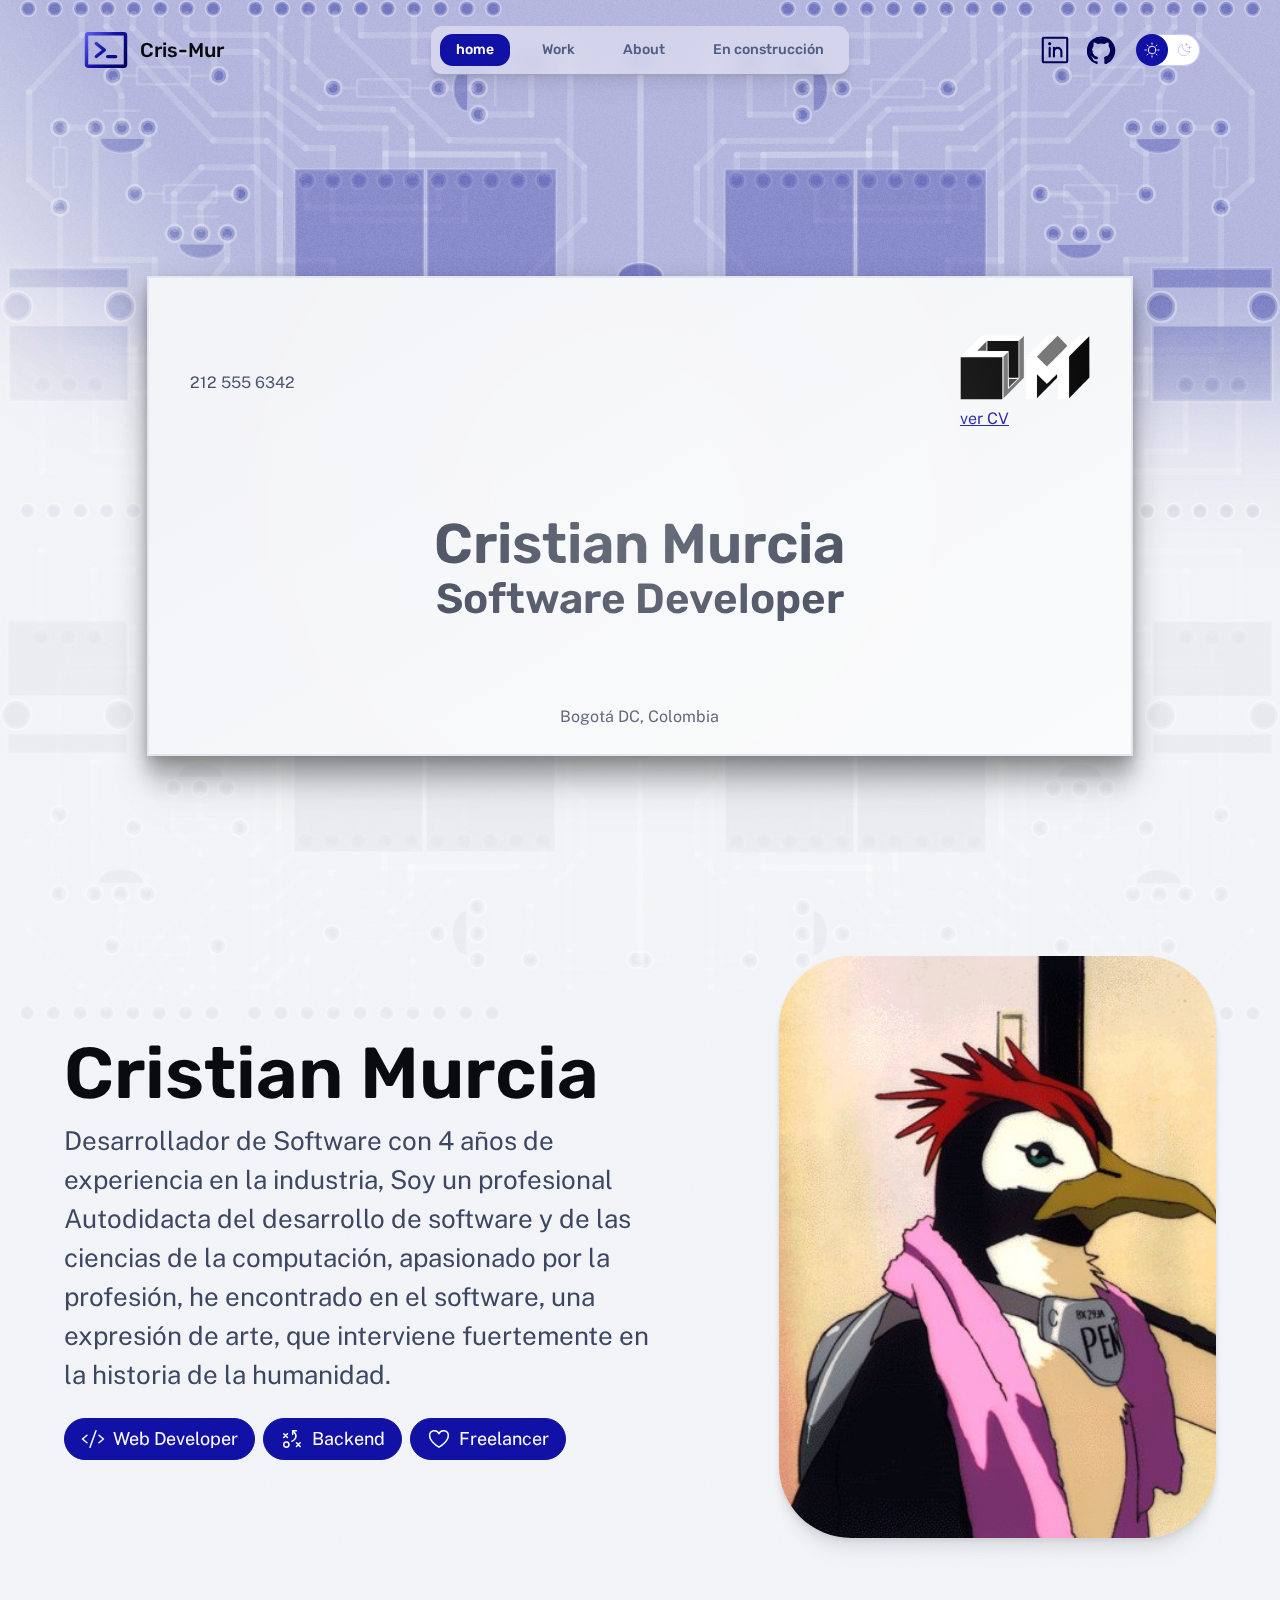
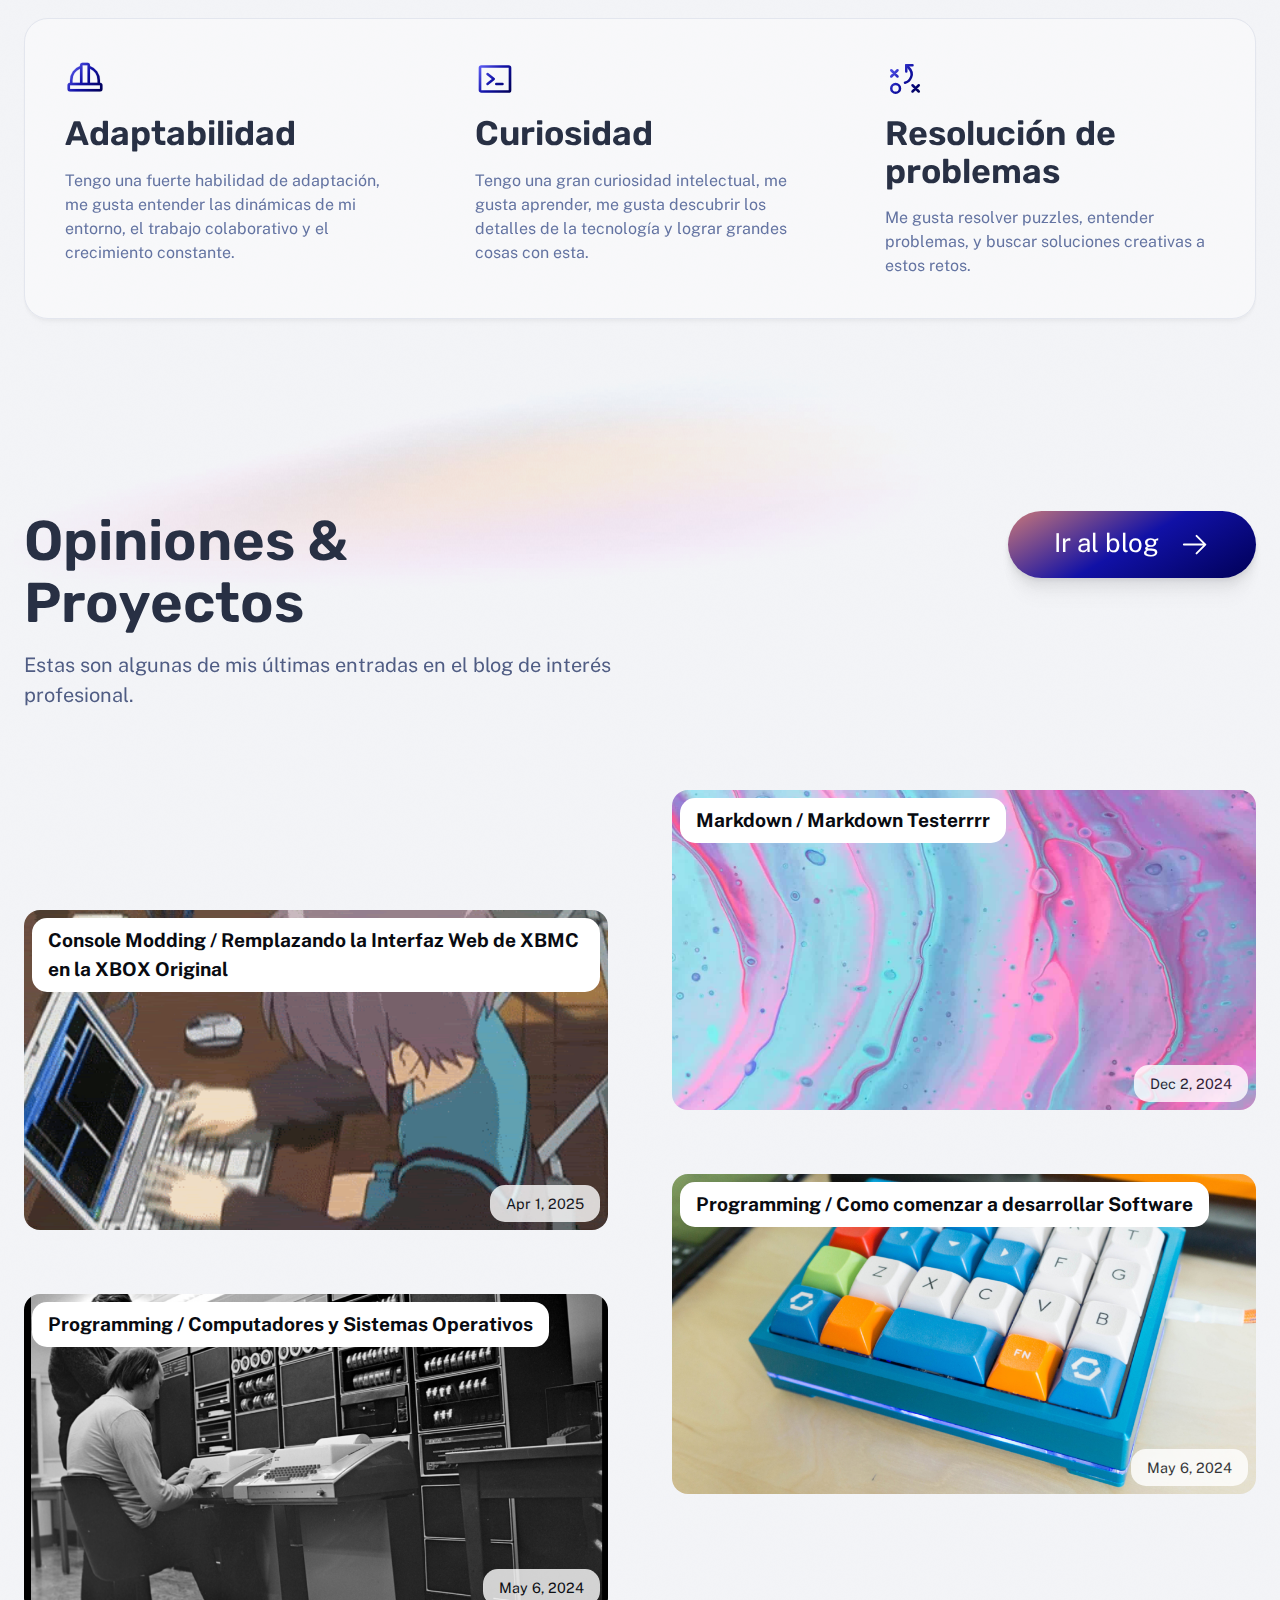
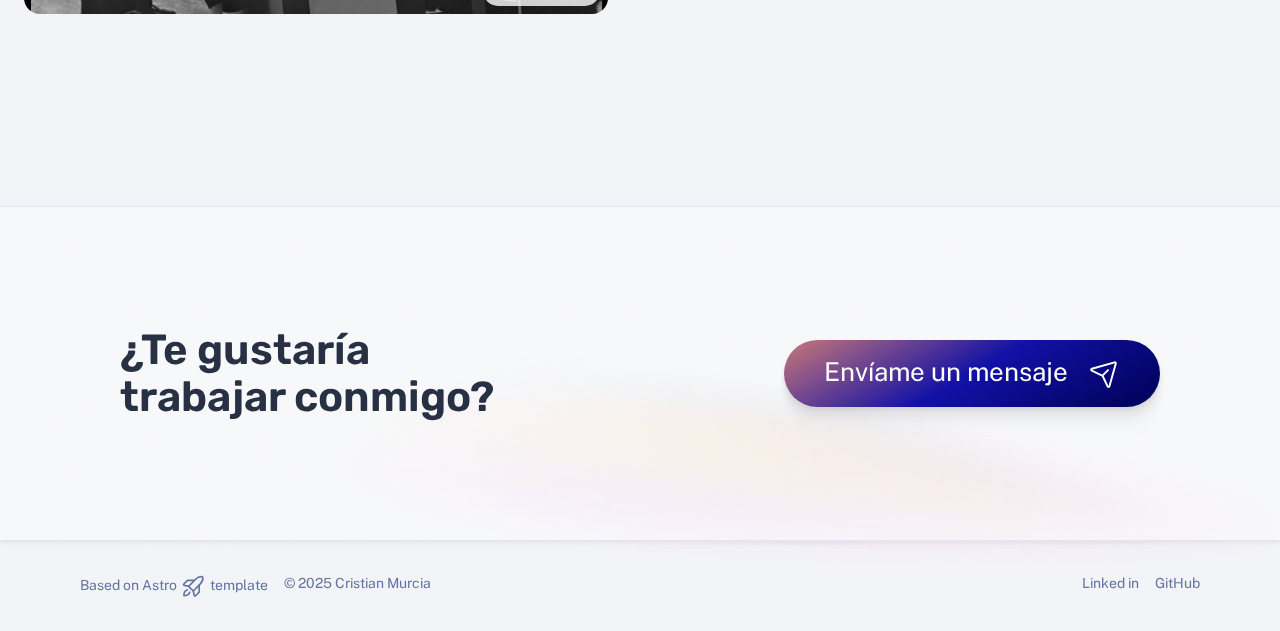
==== commit a4a1579b: "🚀 Automatic Deploy 2025-04-02 | - 6469a54 | [ADD][new blog post] by [Cris-Mur]" ====
--- a/index.html
+++ b/index.html
@@ -34,14 +34,14 @@
 <link rel="stylesheet" href="/_astro/index.FJXk9JGC.css">
 <style>.grid[data-astro-cid-vc5tsdmu]{display:grid;grid-auto-rows:1fr;gap:1rem;list-style:none;padding:0}.grid[data-astro-cid-vc5tsdmu].small{grid-template-columns:1fr 1fr;gap:1.5rem}.grid[data-astro-cid-vc5tsdmu].small>:last-child:nth-child(odd){grid-column:1 / 3}@media (min-width: 50em){.grid[data-astro-cid-vc5tsdmu]{grid-template-columns:1fr 1fr;gap:4rem}.grid[data-astro-cid-vc5tsdmu].offset{--row-offset: 7.5rem;padding-bottom:var(--row-offset)}.grid[data-astro-cid-vc5tsdmu].offset>:nth-child(odd){transform:translateY(var(--row-offset))}.grid[data-astro-cid-vc5tsdmu].offset>:last-child:nth-child(odd){grid-column:2 / 3;transform:none}.grid[data-astro-cid-vc5tsdmu].small{display:flex;flex-wrap:wrap;justify-content:center;gap:2rem}.grid[data-astro-cid-vc5tsdmu].small>*{flex-basis:20rem}}.card[data-astro-cid-tajnclrz]{display:grid;grid-template-columns:1fr;grid-template-rows:1fr 1fr 1fr;grid-template-areas:"title" "description" "date";position:relative;width:auto;height:20rem;background-size:cover;background-position:center;color:var(--gray-0);text-decoration:none;border-radius:1rem;overflow:hidden;transition:all .3s ease-in-out}.card[data-astro-cid-tajnclrz]:before{content:"";position:absolute;inset:0;background-color:#0000;transition:background-color .3s ease-in-out}.card[data-astro-cid-tajnclrz]:hover:before,.card[data-astro-cid-tajnclrz]:focus-within:before{background-color:#00000080}.card[data-astro-cid-tajnclrz] .title[data-astro-cid-tajnclrz]{grid-area:title;align-self:start;justify-self:start;font-size:1.2em;font-weight:700;background:var(--gray-999);border-radius:.937rem;padding:.5rem 1rem;margin:.5rem;z-index:2}.card[data-astro-cid-tajnclrz] .description[data-astro-cid-tajnclrz]{grid-area:description;align-self:center;justify-self:center;text-align:center;opacity:0;transform:translateY(10px);transition:opacity .3s ease-in-out,transform .3s ease-in-out;z-index:2;padding:1rem;color:#fff}.card[data-astro-cid-tajnclrz]:hover .description[data-astro-cid-tajnclrz],.card[data-astro-cid-tajnclrz]:focus-within .description[data-astro-cid-tajnclrz]{opacity:1;transform:translateY(0)}.card[data-astro-cid-tajnclrz] .date[data-astro-cid-tajnclrz]{grid-area:date;align-self:end;justify-self:end;font-size:.9em;opacity:.8;background:var(--gray-999);border-radius:.937rem;padding:.5rem 1rem;margin:.5rem;z-index:2}
 .pill[data-astro-cid-2qeywk4b]{display:flex;padding:.5rem 1rem;gap:.5rem;color:var(--accent-text-over);border:1px solid var(--accent-regular);background-color:var(--accent-regular);border-radius:999rem;font-size:var(--text-md);line-height:1.35;white-space:nowrap}
-</style></head> <body data-astro-cid-37fxchfa> <div class="stack backgrounds" data-astro-cid-37fxchfa> <nav data-astro-cid-afdttjsk> <div class="menu-header" data-astro-cid-4wjx3xbn> <a href="/" class="site-title" data-astro-cid-cwxeprxr> <svg xmlns="http://www.w3.org/2000/svg" width="40" height="40" viewBox="0 0 256 256" aria-hidden="true" stroke="url(#icon-gradient-bsfurvh5)" fill="url(#icon-gradient-bsfurvh5)" style="--size:2.6em" class="astro-patnjmll" data-astro-cid-patnjmll> <g data-astro-cid-patnjmll><path fill="none" stroke-linecap="round" stroke-linejoin="round" stroke-width="16" d="m80 96 40 32-40 32m56 0h40"/><rect width="192" height="160" x="32" y="48" fill="none" stroke-linecap="round" stroke-linejoin="round" stroke-width="16.97" rx="8.5"/></g> <linearGradient id="icon-gradient-bsfurvh5" x1="23" x2="235" y1="43" y2="202" gradientUnits="userSpaceOnUse" data-astro-cid-patnjmll> <stop stop-color="var(--gradient-stop-1)" data-astro-cid-patnjmll></stop> <stop offset=".5" stop-color="var(--gradient-stop-2)" data-astro-cid-patnjmll></stop> <stop offset="1" stop-color="var(--gradient-stop-3)" data-astro-cid-patnjmll></stop> </linearGradient> </svg>  Cris-Mur </a>  <menu-button data-astro-cid-5gnlnfox="true"> <template data-astro-cid-5gnlnfox> <button class="menu-button" aria-expanded="false" data-astro-cid-5gnlnfox> <span class="sr-only" data-astro-cid-5gnlnfox>Menu</span> <svg xmlns="http://www.w3.org/2000/svg" width="40" height="40" viewBox="0 0 256 256" aria-hidden="true" stroke="currentcolor" fill="currentcolor" class="astro-patnjmll" data-astro-cid-patnjmll> <g data-astro-cid-patnjmll><path stroke-linecap="round" stroke-linejoin="round" stroke-width="16" d="M40 128h176M40 64h176M40 192h176"/></g>  </svg>  </button> </template> </menu-button> <script type="module">class i extends HTMLElement{constructor(){super(),this.appendChild(this.querySelector("template").content.cloneNode(!0));const n=this.querySelector("button"),t=document.getElementById("menu-content");t.hidden=!0,t.classList.add("menu-content");const d=e=>{n.setAttribute("aria-expanded",e?"true":"false"),t.hidden=!e};n.addEventListener("click",()=>d(t.hidden));const s=e=>{d(e.matches),n.hidden=e.matches},c=window.matchMedia("(min-width: 50em)");s(c),c.addEventListener("change",s)}}customElements.define("menu-button",i);</script>  </div>  <noscript> <ul class="nav-items" data-astro-cid-b5ldzmkq> <li data-astro-cid-b5ldzmkq> <a aria-current="page" class="link" href="/" data-astro-cid-b5ldzmkq> home </a> </li><li data-astro-cid-b5ldzmkq> <a class="link" href="/work/" data-astro-cid-b5ldzmkq> Work </a> </li><li data-astro-cid-b5ldzmkq> <a class="link" href="/about/" data-astro-cid-b5ldzmkq> About </a> </li><li data-astro-cid-b5ldzmkq> <a class="link" href="/blog/" data-astro-cid-b5ldzmkq> En construcción </a> </li> </ul>  </noscript> <noscript> <div class="menu-footer" data-astro-cid-afdttjsk> <div class="socials" data-astro-cid-p2anfr35> <a href="https://linkedin.com/in/cris-mur" class="social" data-astro-cid-p2anfr35> <span class="sr-only" data-astro-cid-p2anfr35>Linked in</span> <svg xmlns="http://www.w3.org/2000/svg" width="40" height="40" viewBox="0 0 256 256" aria-hidden="true" stroke="currentcolor" fill="currentcolor" class="astro-patnjmll" data-astro-cid-patnjmll> <g data-astro-cid-patnjmll><rect width="184" height="184" x="36" y="36" fill="none" stroke-linecap="round" stroke-linejoin="round" stroke-width="16" rx="8"/><path fill="none" stroke-linecap="round" stroke-linejoin="round" stroke-width="16" d="M120 112v64m-32-64v64m32-36a28 28 0 0 1 56 0v36"/><circle stroke="none" cx="88" cy="80" r="12"/></g>  </svg>  </a><a href="https://github.com/cris-mur" class="social" data-astro-cid-p2anfr35> <span class="sr-only" data-astro-cid-p2anfr35>GitHub</span> <svg xmlns="http://www.w3.org/2000/svg" width="40" height="40" viewBox="0 0 256 256" aria-hidden="true" stroke="currentcolor" fill="currentcolor" class="astro-patnjmll" data-astro-cid-patnjmll> <g data-astro-cid-patnjmll><g stroke-linecap="round" stroke-linejoin="round"><path fill="none" stroke-width="14.7" d="M55.7 167.2c13.9 1 21.3 13.1 22.2 14.6 4.2 7.2 10.4 9.6 18.3 7.1l1.1-3.4a60.3 60.3 0 0 1-25.8-11.9c-12-10.1-18-25.6-18-46.3"/><path fill="none" stroke-width="16" d="M61.4 205.1a24.5 24.5 0 0 1-3-6.1c-3.2-7.9-7.1-10.6-7.8-11.1l-1-.6c-2.4-1.6-9.5-6.5-7.2-13.9 1.4-4.5 6-7.2 12.3-7.2h.8c4 .3 7.6 1.5 10.7 3.2-9.1-10.1-13.6-24.3-13.6-42.3 0-11.3 3.5-21.7 10.1-30.4A46.7 46.7 0 0 1 65 67.3a8.3 8.3 0 0 1 5-4.7c2.8-.9 13.3-2.7 33.2 9.9a105 105 0 0 1 50.5 0c19.9-12.6 30.4-10.8 33.2-9.9 2.3.7 4.1 2.4 5 4.7 5 12.7 4 23.2 2.6 29.4 6.7 8.7 10 18.9 10 30.4 0 42.6-25.8 54.7-43.6 58.7 1.4 4.1 2.2 8.8 2.2 13.7l-.1 23.4v2.3"/><path fill="none" stroke-width="16" d="M160.9 185.7c1.4 4.1 2.2 8.8 2.2 13.7l-.1 23.4v2.3A98.6 98.6 0 1 0 61.4 205c-1.4-2.1-11.3-17.5-11.8-17.8-2.4-1.6-9.5-6.5-7.2-13.9 1.4-4.5 6-7.2 12.3-7.2h.8c4 .3 7.6 1.5 10.7 3.2-9.1-10.1-13.6-24.3-13.6-42.3 0-11.3 3.5-21.7 10.1-30.4A46.4 46.4 0 0 1 65 67.3a8.3 8.3 0 0 1 5-4.7c2.8-.9 13.3-2.7 33.2 9.9a105 105 0 0 1 50.5 0c19.9-12.6 30.4-10.8 33.2-9.9 2.3.7 4.1 2.4 5 4.7 5 12.7 4 23.2 2.6 29.4 6.7 8.7 10 18.9 10 30.4.1 42.6-25.8 54.7-43.6 58.6z"/><path fill="none" stroke-width="18.7" d="m170.1 203.3 17.3-12 17.2-18.7 9.5-26.6v-27.9l-9.5-27.5" /><path fill="none" stroke-width="22.7" d="m92.1 57.3 23.3-4.6 18.7-1.4 29.3 5.4m-110 32.6-8 16-4 21.4.6 20.3 3.4 13" /><path fill="none" stroke-width="13.3" d="M28.8 133a100 100 0 0 0 66.9 94.4v-8.7c-22.4 1.8-33-11.5-35.6-19.8-3.4-8.6-7.8-11.4-8.5-11.8"/></g></g>  </svg>  </a> </div>  </div> </noscript> <div id="menu-content" hidden data-astro-cid-rfsm77qi> <ul class="nav-items" data-astro-cid-b5ldzmkq> <li data-astro-cid-b5ldzmkq> <a aria-current="page" class="link" href="/" data-astro-cid-b5ldzmkq> home </a> </li><li data-astro-cid-b5ldzmkq> <a class="link" href="/work/" data-astro-cid-b5ldzmkq> Work </a> </li><li data-astro-cid-b5ldzmkq> <a class="link" href="/about/" data-astro-cid-b5ldzmkq> About </a> </li><li data-astro-cid-b5ldzmkq> <a class="link" href="/blog/" data-astro-cid-b5ldzmkq> En construcción </a> </li> </ul>  <div class="menu-footer" data-astro-cid-rfsm77qi> <div class="socials" data-astro-cid-p2anfr35> <a href="https://linkedin.com/in/cris-mur" class="social" data-astro-cid-p2anfr35> <span class="sr-only" data-astro-cid-p2anfr35>Linked in</span> <svg xmlns="http://www.w3.org/2000/svg" width="40" height="40" viewBox="0 0 256 256" aria-hidden="true" stroke="currentcolor" fill="currentcolor" class="astro-patnjmll" data-astro-cid-patnjmll> <g data-astro-cid-patnjmll><rect width="184" height="184" x="36" y="36" fill="none" stroke-linecap="round" stroke-linejoin="round" stroke-width="16" rx="8"/><path fill="none" stroke-linecap="round" stroke-linejoin="round" stroke-width="16" d="M120 112v64m-32-64v64m32-36a28 28 0 0 1 56 0v36"/><circle stroke="none" cx="88" cy="80" r="12"/></g>  </svg>  </a><a href="https://github.com/cris-mur" class="social" data-astro-cid-p2anfr35> <span class="sr-only" data-astro-cid-p2anfr35>GitHub</span> <svg xmlns="http://www.w3.org/2000/svg" width="40" height="40" viewBox="0 0 256 256" aria-hidden="true" stroke="currentcolor" fill="currentcolor" class="astro-patnjmll" data-astro-cid-patnjmll> <g data-astro-cid-patnjmll><g stroke-linecap="round" stroke-linejoin="round"><path fill="none" stroke-width="14.7" d="M55.7 167.2c13.9 1 21.3 13.1 22.2 14.6 4.2 7.2 10.4 9.6 18.3 7.1l1.1-3.4a60.3 60.3 0 0 1-25.8-11.9c-12-10.1-18-25.6-18-46.3"/><path fill="none" stroke-width="16" d="M61.4 205.1a24.5 24.5 0 0 1-3-6.1c-3.2-7.9-7.1-10.6-7.8-11.1l-1-.6c-2.4-1.6-9.5-6.5-7.2-13.9 1.4-4.5 6-7.2 12.3-7.2h.8c4 .3 7.6 1.5 10.7 3.2-9.1-10.1-13.6-24.3-13.6-42.3 0-11.3 3.5-21.7 10.1-30.4A46.7 46.7 0 0 1 65 67.3a8.3 8.3 0 0 1 5-4.7c2.8-.9 13.3-2.7 33.2 9.9a105 105 0 0 1 50.5 0c19.9-12.6 30.4-10.8 33.2-9.9 2.3.7 4.1 2.4 5 4.7 5 12.7 4 23.2 2.6 29.4 6.7 8.7 10 18.9 10 30.4 0 42.6-25.8 54.7-43.6 58.7 1.4 4.1 2.2 8.8 2.2 13.7l-.1 23.4v2.3"/><path fill="none" stroke-width="16" d="M160.9 185.7c1.4 4.1 2.2 8.8 2.2 13.7l-.1 23.4v2.3A98.6 98.6 0 1 0 61.4 205c-1.4-2.1-11.3-17.5-11.8-17.8-2.4-1.6-9.5-6.5-7.2-13.9 1.4-4.5 6-7.2 12.3-7.2h.8c4 .3 7.6 1.5 10.7 3.2-9.1-10.1-13.6-24.3-13.6-42.3 0-11.3 3.5-21.7 10.1-30.4A46.4 46.4 0 0 1 65 67.3a8.3 8.3 0 0 1 5-4.7c2.8-.9 13.3-2.7 33.2 9.9a105 105 0 0 1 50.5 0c19.9-12.6 30.4-10.8 33.2-9.9 2.3.7 4.1 2.4 5 4.7 5 12.7 4 23.2 2.6 29.4 6.7 8.7 10 18.9 10 30.4.1 42.6-25.8 54.7-43.6 58.6z"/><path fill="none" stroke-width="18.7" d="m170.1 203.3 17.3-12 17.2-18.7 9.5-26.6v-27.9l-9.5-27.5" /><path fill="none" stroke-width="22.7" d="m92.1 57.3 23.3-4.6 18.7-1.4 29.3 5.4m-110 32.6-8 16-4 21.4.6 20.3 3.4 13" /><path fill="none" stroke-width="13.3" d="M28.8 133a100 100 0 0 0 66.9 94.4v-8.7c-22.4 1.8-33-11.5-35.6-19.8-3.4-8.6-7.8-11.4-8.5-11.8"/></g></g>  </svg>  </a> </div>  <div class="theme-toggle" data-astro-cid-44khh6qq> <theme-toggle data-astro-cid-x3pjskd3="true"> <button data-astro-cid-x3pjskd3> <span class="sr-only" data-astro-cid-x3pjskd3>Dark theme</span> <span class="icon light" data-astro-cid-x3pjskd3><svg xmlns="http://www.w3.org/2000/svg" width="40" height="40" viewBox="0 0 256 256" aria-hidden="true" stroke="currentcolor" fill="currentcolor" class="astro-patnjmll" data-astro-cid-patnjmll> <g data-astro-cid-patnjmll><circle cx="128" cy="128" r="60" fill="none" stroke-linecap="round" stroke-linejoin="round" stroke-width="16"/><path fill="none" stroke-linecap="round" stroke-linejoin="round" stroke-width="16" d="M128 36V16M63 63 49 49m-13 79H16m47 65-14 14m79 13v20m65-47 14 14m13-79h20m-47-65 14-14"/></g>  </svg> </span> <span class="icon dark" data-astro-cid-x3pjskd3><svg xmlns="http://www.w3.org/2000/svg" width="40" height="40" viewBox="0 0 256 256" aria-hidden="true" stroke="currentcolor" fill="currentcolor" class="astro-patnjmll" data-astro-cid-patnjmll> <g data-astro-cid-patnjmll><path fill="none" stroke-linecap="round" stroke-linejoin="round" stroke-width="16" d="M216 112V64m24 24h-48m-24-64v32m16-16h-32m65 113A92 92 0 0 1 103 39h0a92 92 0 1 0 114 114Z"/></g>  </svg> </span> </button> </theme-toggle>  <script type="module">class n extends HTMLElement{constructor(){super();const e=this.querySelector("button"),t=s=>{document.documentElement.classList[s?"add":"remove"]("theme-dark"),e.setAttribute("aria-pressed",String(s))};e.addEventListener("click",()=>t(!this.isDark())),t(this.isDark())}isDark(){return document.documentElement.classList.contains("theme-dark")}}customElements.define("theme-toggle",n);</script> </div>  </div> </div>  </nav>   <div class="stack gap-20 lg:gap-48"> <div class="wrapper stack gap-8 lg:gap-20" data-astro-cid-dvjfjjxu> <div class="stack business-card" data-astro-cid-7yxbqzmk> <div class="card" data-astro-cid-7yxbqzmk> <span class="inner-card" data-astro-cid-7yxbqzmk> <div class="line-one" data-astro-cid-7yxbqzmk> <span data-astro-cid-7yxbqzmk>212 555 6342</span> <a href="/assets/profile/curriculum_vitae_esp.pdf" data-astro-cid-7yxbqzmk> <div class="logo" data-astro-cid-7yxbqzmk> <img src="/assets/business-card/logo.svg" alt="Cris-Mur Logo" width="130rem" data-astro-cid-7yxbqzmk> </div>
+</style></head> <body data-astro-cid-37fxchfa> <div class="stack backgrounds" data-astro-cid-37fxchfa> <nav data-astro-cid-afdttjsk> <div class="menu-header" data-astro-cid-4wjx3xbn> <a href="/" class="site-title" data-astro-cid-cwxeprxr> <svg xmlns="http://www.w3.org/2000/svg" width="40" height="40" viewBox="0 0 256 256" aria-hidden="true" stroke="url(#icon-gradient-75bd5o31)" fill="url(#icon-gradient-75bd5o31)" style="--size:2.6em" class="astro-patnjmll" data-astro-cid-patnjmll> <g data-astro-cid-patnjmll><path fill="none" stroke-linecap="round" stroke-linejoin="round" stroke-width="16" d="m80 96 40 32-40 32m56 0h40"/><rect width="192" height="160" x="32" y="48" fill="none" stroke-linecap="round" stroke-linejoin="round" stroke-width="16.97" rx="8.5"/></g> <linearGradient id="icon-gradient-75bd5o31" x1="23" x2="235" y1="43" y2="202" gradientUnits="userSpaceOnUse" data-astro-cid-patnjmll> <stop stop-color="var(--gradient-stop-1)" data-astro-cid-patnjmll></stop> <stop offset=".5" stop-color="var(--gradient-stop-2)" data-astro-cid-patnjmll></stop> <stop offset="1" stop-color="var(--gradient-stop-3)" data-astro-cid-patnjmll></stop> </linearGradient> </svg>  Cris-Mur </a>  <menu-button data-astro-cid-5gnlnfox="true"> <template data-astro-cid-5gnlnfox> <button class="menu-button" aria-expanded="false" data-astro-cid-5gnlnfox> <span class="sr-only" data-astro-cid-5gnlnfox>Menu</span> <svg xmlns="http://www.w3.org/2000/svg" width="40" height="40" viewBox="0 0 256 256" aria-hidden="true" stroke="currentcolor" fill="currentcolor" class="astro-patnjmll" data-astro-cid-patnjmll> <g data-astro-cid-patnjmll><path stroke-linecap="round" stroke-linejoin="round" stroke-width="16" d="M40 128h176M40 64h176M40 192h176"/></g>  </svg>  </button> </template> </menu-button> <script type="module">class i extends HTMLElement{constructor(){super(),this.appendChild(this.querySelector("template").content.cloneNode(!0));const n=this.querySelector("button"),t=document.getElementById("menu-content");t.hidden=!0,t.classList.add("menu-content");const d=e=>{n.setAttribute("aria-expanded",e?"true":"false"),t.hidden=!e};n.addEventListener("click",()=>d(t.hidden));const s=e=>{d(e.matches),n.hidden=e.matches},c=window.matchMedia("(min-width: 50em)");s(c),c.addEventListener("change",s)}}customElements.define("menu-button",i);</script>  </div>  <noscript> <ul class="nav-items" data-astro-cid-b5ldzmkq> <li data-astro-cid-b5ldzmkq> <a aria-current="page" class="link" href="/" data-astro-cid-b5ldzmkq> home </a> </li><li data-astro-cid-b5ldzmkq> <a class="link" href="/work/" data-astro-cid-b5ldzmkq> Work </a> </li><li data-astro-cid-b5ldzmkq> <a class="link" href="/about/" data-astro-cid-b5ldzmkq> About </a> </li><li data-astro-cid-b5ldzmkq> <a class="link" href="/blog/" data-astro-cid-b5ldzmkq> En construcción </a> </li> </ul>  </noscript> <noscript> <div class="menu-footer" data-astro-cid-afdttjsk> <div class="socials" data-astro-cid-p2anfr35> <a href="https://linkedin.com/in/cris-mur" class="social" data-astro-cid-p2anfr35> <span class="sr-only" data-astro-cid-p2anfr35>Linked in</span> <svg xmlns="http://www.w3.org/2000/svg" width="40" height="40" viewBox="0 0 256 256" aria-hidden="true" stroke="currentcolor" fill="currentcolor" class="astro-patnjmll" data-astro-cid-patnjmll> <g data-astro-cid-patnjmll><rect width="184" height="184" x="36" y="36" fill="none" stroke-linecap="round" stroke-linejoin="round" stroke-width="16" rx="8"/><path fill="none" stroke-linecap="round" stroke-linejoin="round" stroke-width="16" d="M120 112v64m-32-64v64m32-36a28 28 0 0 1 56 0v36"/><circle stroke="none" cx="88" cy="80" r="12"/></g>  </svg>  </a><a href="https://github.com/cris-mur" class="social" data-astro-cid-p2anfr35> <span class="sr-only" data-astro-cid-p2anfr35>GitHub</span> <svg xmlns="http://www.w3.org/2000/svg" width="40" height="40" viewBox="0 0 256 256" aria-hidden="true" stroke="currentcolor" fill="currentcolor" class="astro-patnjmll" data-astro-cid-patnjmll> <g data-astro-cid-patnjmll><g stroke-linecap="round" stroke-linejoin="round"><path fill="none" stroke-width="14.7" d="M55.7 167.2c13.9 1 21.3 13.1 22.2 14.6 4.2 7.2 10.4 9.6 18.3 7.1l1.1-3.4a60.3 60.3 0 0 1-25.8-11.9c-12-10.1-18-25.6-18-46.3"/><path fill="none" stroke-width="16" d="M61.4 205.1a24.5 24.5 0 0 1-3-6.1c-3.2-7.9-7.1-10.6-7.8-11.1l-1-.6c-2.4-1.6-9.5-6.5-7.2-13.9 1.4-4.5 6-7.2 12.3-7.2h.8c4 .3 7.6 1.5 10.7 3.2-9.1-10.1-13.6-24.3-13.6-42.3 0-11.3 3.5-21.7 10.1-30.4A46.7 46.7 0 0 1 65 67.3a8.3 8.3 0 0 1 5-4.7c2.8-.9 13.3-2.7 33.2 9.9a105 105 0 0 1 50.5 0c19.9-12.6 30.4-10.8 33.2-9.9 2.3.7 4.1 2.4 5 4.7 5 12.7 4 23.2 2.6 29.4 6.7 8.7 10 18.9 10 30.4 0 42.6-25.8 54.7-43.6 58.7 1.4 4.1 2.2 8.8 2.2 13.7l-.1 23.4v2.3"/><path fill="none" stroke-width="16" d="M160.9 185.7c1.4 4.1 2.2 8.8 2.2 13.7l-.1 23.4v2.3A98.6 98.6 0 1 0 61.4 205c-1.4-2.1-11.3-17.5-11.8-17.8-2.4-1.6-9.5-6.5-7.2-13.9 1.4-4.5 6-7.2 12.3-7.2h.8c4 .3 7.6 1.5 10.7 3.2-9.1-10.1-13.6-24.3-13.6-42.3 0-11.3 3.5-21.7 10.1-30.4A46.4 46.4 0 0 1 65 67.3a8.3 8.3 0 0 1 5-4.7c2.8-.9 13.3-2.7 33.2 9.9a105 105 0 0 1 50.5 0c19.9-12.6 30.4-10.8 33.2-9.9 2.3.7 4.1 2.4 5 4.7 5 12.7 4 23.2 2.6 29.4 6.7 8.7 10 18.9 10 30.4.1 42.6-25.8 54.7-43.6 58.6z"/><path fill="none" stroke-width="18.7" d="m170.1 203.3 17.3-12 17.2-18.7 9.5-26.6v-27.9l-9.5-27.5" /><path fill="none" stroke-width="22.7" d="m92.1 57.3 23.3-4.6 18.7-1.4 29.3 5.4m-110 32.6-8 16-4 21.4.6 20.3 3.4 13" /><path fill="none" stroke-width="13.3" d="M28.8 133a100 100 0 0 0 66.9 94.4v-8.7c-22.4 1.8-33-11.5-35.6-19.8-3.4-8.6-7.8-11.4-8.5-11.8"/></g></g>  </svg>  </a> </div>  </div> </noscript> <div id="menu-content" hidden data-astro-cid-rfsm77qi> <ul class="nav-items" data-astro-cid-b5ldzmkq> <li data-astro-cid-b5ldzmkq> <a aria-current="page" class="link" href="/" data-astro-cid-b5ldzmkq> home </a> </li><li data-astro-cid-b5ldzmkq> <a class="link" href="/work/" data-astro-cid-b5ldzmkq> Work </a> </li><li data-astro-cid-b5ldzmkq> <a class="link" href="/about/" data-astro-cid-b5ldzmkq> About </a> </li><li data-astro-cid-b5ldzmkq> <a class="link" href="/blog/" data-astro-cid-b5ldzmkq> En construcción </a> </li> </ul>  <div class="menu-footer" data-astro-cid-rfsm77qi> <div class="socials" data-astro-cid-p2anfr35> <a href="https://linkedin.com/in/cris-mur" class="social" data-astro-cid-p2anfr35> <span class="sr-only" data-astro-cid-p2anfr35>Linked in</span> <svg xmlns="http://www.w3.org/2000/svg" width="40" height="40" viewBox="0 0 256 256" aria-hidden="true" stroke="currentcolor" fill="currentcolor" class="astro-patnjmll" data-astro-cid-patnjmll> <g data-astro-cid-patnjmll><rect width="184" height="184" x="36" y="36" fill="none" stroke-linecap="round" stroke-linejoin="round" stroke-width="16" rx="8"/><path fill="none" stroke-linecap="round" stroke-linejoin="round" stroke-width="16" d="M120 112v64m-32-64v64m32-36a28 28 0 0 1 56 0v36"/><circle stroke="none" cx="88" cy="80" r="12"/></g>  </svg>  </a><a href="https://github.com/cris-mur" class="social" data-astro-cid-p2anfr35> <span class="sr-only" data-astro-cid-p2anfr35>GitHub</span> <svg xmlns="http://www.w3.org/2000/svg" width="40" height="40" viewBox="0 0 256 256" aria-hidden="true" stroke="currentcolor" fill="currentcolor" class="astro-patnjmll" data-astro-cid-patnjmll> <g data-astro-cid-patnjmll><g stroke-linecap="round" stroke-linejoin="round"><path fill="none" stroke-width="14.7" d="M55.7 167.2c13.9 1 21.3 13.1 22.2 14.6 4.2 7.2 10.4 9.6 18.3 7.1l1.1-3.4a60.3 60.3 0 0 1-25.8-11.9c-12-10.1-18-25.6-18-46.3"/><path fill="none" stroke-width="16" d="M61.4 205.1a24.5 24.5 0 0 1-3-6.1c-3.2-7.9-7.1-10.6-7.8-11.1l-1-.6c-2.4-1.6-9.5-6.5-7.2-13.9 1.4-4.5 6-7.2 12.3-7.2h.8c4 .3 7.6 1.5 10.7 3.2-9.1-10.1-13.6-24.3-13.6-42.3 0-11.3 3.5-21.7 10.1-30.4A46.7 46.7 0 0 1 65 67.3a8.3 8.3 0 0 1 5-4.7c2.8-.9 13.3-2.7 33.2 9.9a105 105 0 0 1 50.5 0c19.9-12.6 30.4-10.8 33.2-9.9 2.3.7 4.1 2.4 5 4.7 5 12.7 4 23.2 2.6 29.4 6.7 8.7 10 18.9 10 30.4 0 42.6-25.8 54.7-43.6 58.7 1.4 4.1 2.2 8.8 2.2 13.7l-.1 23.4v2.3"/><path fill="none" stroke-width="16" d="M160.9 185.7c1.4 4.1 2.2 8.8 2.2 13.7l-.1 23.4v2.3A98.6 98.6 0 1 0 61.4 205c-1.4-2.1-11.3-17.5-11.8-17.8-2.4-1.6-9.5-6.5-7.2-13.9 1.4-4.5 6-7.2 12.3-7.2h.8c4 .3 7.6 1.5 10.7 3.2-9.1-10.1-13.6-24.3-13.6-42.3 0-11.3 3.5-21.7 10.1-30.4A46.4 46.4 0 0 1 65 67.3a8.3 8.3 0 0 1 5-4.7c2.8-.9 13.3-2.7 33.2 9.9a105 105 0 0 1 50.5 0c19.9-12.6 30.4-10.8 33.2-9.9 2.3.7 4.1 2.4 5 4.7 5 12.7 4 23.2 2.6 29.4 6.7 8.7 10 18.9 10 30.4.1 42.6-25.8 54.7-43.6 58.6z"/><path fill="none" stroke-width="18.7" d="m170.1 203.3 17.3-12 17.2-18.7 9.5-26.6v-27.9l-9.5-27.5" /><path fill="none" stroke-width="22.7" d="m92.1 57.3 23.3-4.6 18.7-1.4 29.3 5.4m-110 32.6-8 16-4 21.4.6 20.3 3.4 13" /><path fill="none" stroke-width="13.3" d="M28.8 133a100 100 0 0 0 66.9 94.4v-8.7c-22.4 1.8-33-11.5-35.6-19.8-3.4-8.6-7.8-11.4-8.5-11.8"/></g></g>  </svg>  </a> </div>  <div class="theme-toggle" data-astro-cid-44khh6qq> <theme-toggle data-astro-cid-x3pjskd3="true"> <button data-astro-cid-x3pjskd3> <span class="sr-only" data-astro-cid-x3pjskd3>Dark theme</span> <span class="icon light" data-astro-cid-x3pjskd3><svg xmlns="http://www.w3.org/2000/svg" width="40" height="40" viewBox="0 0 256 256" aria-hidden="true" stroke="currentcolor" fill="currentcolor" class="astro-patnjmll" data-astro-cid-patnjmll> <g data-astro-cid-patnjmll><circle cx="128" cy="128" r="60" fill="none" stroke-linecap="round" stroke-linejoin="round" stroke-width="16"/><path fill="none" stroke-linecap="round" stroke-linejoin="round" stroke-width="16" d="M128 36V16M63 63 49 49m-13 79H16m47 65-14 14m79 13v20m65-47 14 14m13-79h20m-47-65 14-14"/></g>  </svg> </span> <span class="icon dark" data-astro-cid-x3pjskd3><svg xmlns="http://www.w3.org/2000/svg" width="40" height="40" viewBox="0 0 256 256" aria-hidden="true" stroke="currentcolor" fill="currentcolor" class="astro-patnjmll" data-astro-cid-patnjmll> <g data-astro-cid-patnjmll><path fill="none" stroke-linecap="round" stroke-linejoin="round" stroke-width="16" d="M216 112V64m24 24h-48m-24-64v32m16-16h-32m65 113A92 92 0 0 1 103 39h0a92 92 0 1 0 114 114Z"/></g>  </svg> </span> </button> </theme-toggle>  <script type="module">class n extends HTMLElement{constructor(){super();const e=this.querySelector("button"),t=s=>{document.documentElement.classList[s?"add":"remove"]("theme-dark"),e.setAttribute("aria-pressed",String(s))};e.addEventListener("click",()=>t(!this.isDark())),t(this.isDark())}isDark(){return document.documentElement.classList.contains("theme-dark")}}customElements.define("theme-toggle",n);</script> </div>  </div> </div>  </nav>   <div class="stack gap-20 lg:gap-48"> <div class="wrapper stack gap-8 lg:gap-20" data-astro-cid-dvjfjjxu> <div class="stack business-card" data-astro-cid-7yxbqzmk> <div class="card" data-astro-cid-7yxbqzmk> <span class="inner-card" data-astro-cid-7yxbqzmk> <div class="line-one" data-astro-cid-7yxbqzmk> <span data-astro-cid-7yxbqzmk>212 555 6342</span> <a href="/assets/profile/curriculum_vitae_esp.pdf" data-astro-cid-7yxbqzmk> <div class="logo" data-astro-cid-7yxbqzmk> <img src="/assets/business-card/logo.svg" alt="Cris-Mur Logo" width="130rem" data-astro-cid-7yxbqzmk> </div>
 ver CV
-</a> </div> <div class="card-title" data-astro-cid-7yxbqzmk> <h2 data-astro-cid-7yxbqzmk>Cristian Murcia</h2> <h3 data-astro-cid-7yxbqzmk>Software Developer</h3> </div> <div class="place" data-astro-cid-7yxbqzmk> <p data-astro-cid-7yxbqzmk>Bogotá DC, Colombia</p> </div> <!-- to store the glare effect --> <span class="glare" data-astro-cid-7yxbqzmk></span> </span> </div> </div>  <script type="module">let s=function(t,e,l){let d="var(--card-shadow-color)";l.getAttribute("data-filter-color")!==null&&(d=l.getAttribute("data-filter-color")),l.classList.add("animated");let a=Math.abs(e.getBoundingClientRect().x-t.clientX),o=Math.abs(e.getBoundingClientRect().y-t.clientY),r=e.getBoundingClientRect().width/2,c=e.getBoundingClientRect().height/2,n=(a-r)/20,i=(o-c)/14,u=(1-a/(r*2))*100,g=(1-o/(c*2))*100;e.querySelector(".glare").style.background=`radial-gradient(circle at ${u}% ${g}%, var(--card-glare-color), transparent)`,l.style.perspective=`${r*6}px`,e.style.perspective=`${r*6}px`,e.style.transform=`rotateY(${n}deg) rotateX(${-i}deg) scale(1.04)`,l.getAttribute("data-custom-perspective")!==null&&(l.style.perspective=`${l.getAttribute("data-custom-perspective")}`);let h=(a-r)/3,f=(o-c)/6;e.style.filter=`drop-shadow(${-h}px ${-f}px 15px ${d})`};document.querySelectorAll(".business-card").forEach(function(t){t.addEventListener("mouseenter",function(e){s(e,this.querySelector(".card"),this)}),t.addEventListener("mousemove",function(e){s(e,this.querySelector(".card"),this)}),t.addEventListener("mouseleave",function(e){let l="var(--card-shadow-color)";t.getAttribute("data-filter-color")!==null&&(l=t.getAttribute("data-filter-color")),t.classList.remove("animated"),t.querySelector(".card").style.transform="rotateY(0deg) rotateX(0deg) scale(1)",t.querySelector(".card").style.filter=`drop-shadow(0 10px 15px ${l})`})});</script> <header class="hero" data-astro-cid-dvjfjjxu> <div class="hero stack gap-4 start" data-astro-cid-bbe6dxrz> <div class="stack gap-2" data-astro-cid-bbe6dxrz> <h1 class="title" data-astro-cid-bbe6dxrz>Cristian Murcia</h1> <p class="tagline" data-astro-cid-bbe6dxrz>Desarrollador de Software con 4 años de experiencia en la industria, Soy un profesional Autodidacta del desarrollo de software y de las ciencias de la computación, apasionado por la profesión, he encontrado en el software, una expresión de arte, que interviene fuertemente en la historia de la humanidad.</p> </div>  <div class="roles" data-astro-cid-by7qg7b3> <div class="pill" data-astro-cid-2qeywk4b> <svg xmlns="http://www.w3.org/2000/svg" width="40" height="40" viewBox="0 0 256 256" aria-hidden="true" stroke="currentcolor" fill="currentcolor" style="--size:1.33em" class="astro-patnjmll" data-astro-cid-patnjmll> <g data-astro-cid-patnjmll><path fill="none" stroke-linecap="round" stroke-linejoin="round" stroke-width="16" d="m64 88-48 40 48 40m128-80 48 40-48 40M160 40 96 216"/></g>  </svg>  Web Developer</div> <div class="pill" data-astro-cid-2qeywk4b> <svg xmlns="http://www.w3.org/2000/svg" width="40" height="40" viewBox="0 0 256 256" aria-hidden="true" stroke="currentcolor" fill="currentcolor" style="--size:1.33em" class="astro-patnjmll" data-astro-cid-patnjmll> <g data-astro-cid-patnjmll><circle cx="68" cy="188" r="28" fill="none" stroke-linecap="round" stroke-linejoin="round" stroke-width="16"/><path fill="none" stroke-linecap="round" stroke-linejoin="round" stroke-width="16" d="m40 72 40 40m0-40-40 40m136 56 40 40m0-40-40 40M136 80V40h40"/><path fill="none" stroke-linecap="round" stroke-linejoin="round" stroke-width="16" d="m136 40 16 16c40 40 8 88-24 96"/></g>  </svg>  Backend</div> <div class="pill" data-astro-cid-2qeywk4b> <svg xmlns="http://www.w3.org/2000/svg" width="40" height="40" viewBox="0 0 256 256" aria-hidden="true" stroke="currentcolor" fill="currentcolor" style="--size:1.33em" class="astro-patnjmll" data-astro-cid-patnjmll> <g data-astro-cid-patnjmll><path fill="none" stroke-linecap="round" stroke-linejoin="round" stroke-width="16" d="M128 216S28 160 28 92a52 52 0 0 1 100-20h0a52 52 0 0 1 100 20c0 68-100 124-100 124Z"/></g>  </svg>  Freelancer</div>  </div>   </div>  <img alt="Pen Pen Portrait" src="assets/profile/portrait.jpg" width="480" height="620" data-astro-cid-dvjfjjxu> </header> <section class="box skills" data-astro-cid-5qd7ts44> <div class="stack gap-2 lg:gap-4" data-astro-cid-5qd7ts44> <svg xmlns="http://www.w3.org/2000/svg" width="40" height="40" viewBox="0 0 256 256" aria-hidden="true" stroke="url(#icon-gradient-sao00rrn)" fill="url(#icon-gradient-sao00rrn)" style="--size:2.5rem" class="astro-patnjmll" data-astro-cid-patnjmll> <g data-astro-cid-patnjmll><path d="M224,152V136a96.37,96.37,0,0,0-64-90.51V40a16,16,0,0,0-16-16H112A16,16,0,0,0,96,40v5.49A96.37,96.37,0,0,0,32,136v16a16,16,0,0,0-16,16v24a16,16,0,0,0,16,16H224a16,16,0,0,0,16-16V168A16,16,0,0,0,224,152Zm-16-16v16H160V62.67A80.36,80.36,0,0,1,208,136ZM144,40V152H112V40ZM48,136A80.36,80.36,0,0,1,96,62.67V152H48Zm176,56H32V168H224v24Z"></path></g> <linearGradient id="icon-gradient-sao00rrn" x1="23" x2="235" y1="43" y2="202" gradientUnits="userSpaceOnUse" data-astro-cid-patnjmll> <stop stop-color="var(--gradient-stop-1)" data-astro-cid-patnjmll></stop> <stop offset=".5" stop-color="var(--gradient-stop-2)" data-astro-cid-patnjmll></stop> <stop offset="1" stop-color="var(--gradient-stop-3)" data-astro-cid-patnjmll></stop> </linearGradient> </svg>  <h2 data-astro-cid-5qd7ts44>Adaptabilidad</h2> <p data-astro-cid-5qd7ts44>Tengo una fuerte habilidad de adaptación, me gusta entender las dinámicas de mi entorno, el trabajo colaborativo y el crecimiento constante.</p> </div><div class="stack gap-2 lg:gap-4" data-astro-cid-5qd7ts44> <svg xmlns="http://www.w3.org/2000/svg" width="40" height="40" viewBox="0 0 256 256" aria-hidden="true" stroke="url(#icon-gradient-1swuwcudm)" fill="url(#icon-gradient-1swuwcudm)" style="--size:2.5rem" class="astro-patnjmll" data-astro-cid-patnjmll> <g data-astro-cid-patnjmll><path fill="none" stroke-linecap="round" stroke-linejoin="round" stroke-width="16" d="m80 96 40 32-40 32m56 0h40"/><rect width="192" height="160" x="32" y="48" fill="none" stroke-linecap="round" stroke-linejoin="round" stroke-width="16.97" rx="8.5"/></g> <linearGradient id="icon-gradient-1swuwcudm" x1="23" x2="235" y1="43" y2="202" gradientUnits="userSpaceOnUse" data-astro-cid-patnjmll> <stop stop-color="var(--gradient-stop-1)" data-astro-cid-patnjmll></stop> <stop offset=".5" stop-color="var(--gradient-stop-2)" data-astro-cid-patnjmll></stop> <stop offset="1" stop-color="var(--gradient-stop-3)" data-astro-cid-patnjmll></stop> </linearGradient> </svg>  <h2 data-astro-cid-5qd7ts44>Curiosidad</h2> <p data-astro-cid-5qd7ts44>Tengo una gran curiosidad intelectual, me gusta aprender, me gusta descubrir los detalles de la tecnología y lograr grandes cosas con esta.</p> </div><div class="stack gap-2 lg:gap-4" data-astro-cid-5qd7ts44> <svg xmlns="http://www.w3.org/2000/svg" width="40" height="40" viewBox="0 0 256 256" aria-hidden="true" stroke="url(#icon-gradient-1ztp3opi6)" fill="url(#icon-gradient-1ztp3opi6)" style="--size:2.5rem" class="astro-patnjmll" data-astro-cid-patnjmll> <g data-astro-cid-patnjmll><circle cx="68" cy="188" r="28" fill="none" stroke-linecap="round" stroke-linejoin="round" stroke-width="16"/><path fill="none" stroke-linecap="round" stroke-linejoin="round" stroke-width="16" d="m40 72 40 40m0-40-40 40m136 56 40 40m0-40-40 40M136 80V40h40"/><path fill="none" stroke-linecap="round" stroke-linejoin="round" stroke-width="16" d="m136 40 16 16c40 40 8 88-24 96"/></g> <linearGradient id="icon-gradient-1ztp3opi6" x1="23" x2="235" y1="43" y2="202" gradientUnits="userSpaceOnUse" data-astro-cid-patnjmll> <stop stop-color="var(--gradient-stop-1)" data-astro-cid-patnjmll></stop> <stop offset=".5" stop-color="var(--gradient-stop-2)" data-astro-cid-patnjmll></stop> <stop offset="1" stop-color="var(--gradient-stop-3)" data-astro-cid-patnjmll></stop> </linearGradient> </svg>  <h2 data-astro-cid-5qd7ts44>Resolución de problemas</h2> <p data-astro-cid-5qd7ts44>Me gusta resolver puzzles, entender problemas, y buscar soluciones creativas a estos retos.</p> </div> </section>  </div>  <main class="wrapper stack gap-20 lg:gap-48"> <!-- Work Space --> <section class="section with-background with-cta" data-astro-cid-xews57nk> <header class="section-header stack gap-2 lg:gap-4" data-astro-cid-xews57nk> <h3 data-astro-cid-xews57nk>Opiniones &amp; Proyectos</h3> <p data-astro-cid-xews57nk> Estas son algunas de mis últimas entradas en el blog de interés profesional. </p> </header> <div class="gallery" data-astro-cid-xews57nk> <ul class="grid offset" data-astro-cid-vc5tsdmu> <li> <a class="card" href="/work/programming-learning/computing-history" style="background-image:url(/assets/work/attach/Ken_and_Denis.png)" data-astro-cid-tajnclrz> <span class="title" data-astro-cid-tajnclrz>Programming / Computadores y Sistemas Operativos</span> <span class="description" data-astro-cid-tajnclrz>Una vista general a los computadores y los sistemas Operativos
+</a> </div> <div class="card-title" data-astro-cid-7yxbqzmk> <h2 data-astro-cid-7yxbqzmk>Cristian Murcia</h2> <h3 data-astro-cid-7yxbqzmk>Software Developer</h3> </div> <div class="place" data-astro-cid-7yxbqzmk> <p data-astro-cid-7yxbqzmk>Bogotá DC, Colombia</p> </div> <!-- to store the glare effect --> <span class="glare" data-astro-cid-7yxbqzmk></span> </span> </div> </div>  <script type="module">let s=function(t,e,l){let d="var(--card-shadow-color)";l.getAttribute("data-filter-color")!==null&&(d=l.getAttribute("data-filter-color")),l.classList.add("animated");let a=Math.abs(e.getBoundingClientRect().x-t.clientX),o=Math.abs(e.getBoundingClientRect().y-t.clientY),r=e.getBoundingClientRect().width/2,c=e.getBoundingClientRect().height/2,n=(a-r)/20,i=(o-c)/14,u=(1-a/(r*2))*100,g=(1-o/(c*2))*100;e.querySelector(".glare").style.background=`radial-gradient(circle at ${u}% ${g}%, var(--card-glare-color), transparent)`,l.style.perspective=`${r*6}px`,e.style.perspective=`${r*6}px`,e.style.transform=`rotateY(${n}deg) rotateX(${-i}deg) scale(1.04)`,l.getAttribute("data-custom-perspective")!==null&&(l.style.perspective=`${l.getAttribute("data-custom-perspective")}`);let h=(a-r)/3,f=(o-c)/6;e.style.filter=`drop-shadow(${-h}px ${-f}px 15px ${d})`};document.querySelectorAll(".business-card").forEach(function(t){t.addEventListener("mouseenter",function(e){s(e,this.querySelector(".card"),this)}),t.addEventListener("mousemove",function(e){s(e,this.querySelector(".card"),this)}),t.addEventListener("mouseleave",function(e){let l="var(--card-shadow-color)";t.getAttribute("data-filter-color")!==null&&(l=t.getAttribute("data-filter-color")),t.classList.remove("animated"),t.querySelector(".card").style.transform="rotateY(0deg) rotateX(0deg) scale(1)",t.querySelector(".card").style.filter=`drop-shadow(0 10px 15px ${l})`})});</script> <header class="hero" data-astro-cid-dvjfjjxu> <div class="hero stack gap-4 start" data-astro-cid-bbe6dxrz> <div class="stack gap-2" data-astro-cid-bbe6dxrz> <h1 class="title" data-astro-cid-bbe6dxrz>Cristian Murcia</h1> <p class="tagline" data-astro-cid-bbe6dxrz>Desarrollador de Software con 4 años de experiencia en la industria, Soy un profesional Autodidacta del desarrollo de software y de las ciencias de la computación, apasionado por la profesión, he encontrado en el software, una expresión de arte, que interviene fuertemente en la historia de la humanidad.</p> </div>  <div class="roles" data-astro-cid-by7qg7b3> <div class="pill" data-astro-cid-2qeywk4b> <svg xmlns="http://www.w3.org/2000/svg" width="40" height="40" viewBox="0 0 256 256" aria-hidden="true" stroke="currentcolor" fill="currentcolor" style="--size:1.33em" class="astro-patnjmll" data-astro-cid-patnjmll> <g data-astro-cid-patnjmll><path fill="none" stroke-linecap="round" stroke-linejoin="round" stroke-width="16" d="m64 88-48 40 48 40m128-80 48 40-48 40M160 40 96 216"/></g>  </svg>  Web Developer</div> <div class="pill" data-astro-cid-2qeywk4b> <svg xmlns="http://www.w3.org/2000/svg" width="40" height="40" viewBox="0 0 256 256" aria-hidden="true" stroke="currentcolor" fill="currentcolor" style="--size:1.33em" class="astro-patnjmll" data-astro-cid-patnjmll> <g data-astro-cid-patnjmll><circle cx="68" cy="188" r="28" fill="none" stroke-linecap="round" stroke-linejoin="round" stroke-width="16"/><path fill="none" stroke-linecap="round" stroke-linejoin="round" stroke-width="16" d="m40 72 40 40m0-40-40 40m136 56 40 40m0-40-40 40M136 80V40h40"/><path fill="none" stroke-linecap="round" stroke-linejoin="round" stroke-width="16" d="m136 40 16 16c40 40 8 88-24 96"/></g>  </svg>  Backend</div> <div class="pill" data-astro-cid-2qeywk4b> <svg xmlns="http://www.w3.org/2000/svg" width="40" height="40" viewBox="0 0 256 256" aria-hidden="true" stroke="currentcolor" fill="currentcolor" style="--size:1.33em" class="astro-patnjmll" data-astro-cid-patnjmll> <g data-astro-cid-patnjmll><path fill="none" stroke-linecap="round" stroke-linejoin="round" stroke-width="16" d="M128 216S28 160 28 92a52 52 0 0 1 100-20h0a52 52 0 0 1 100 20c0 68-100 124-100 124Z"/></g>  </svg>  Freelancer</div>  </div>   </div>  <img alt="Pen Pen Portrait" src="assets/profile/portrait.jpg" width="480" height="620" data-astro-cid-dvjfjjxu> </header> <section class="box skills" data-astro-cid-5qd7ts44> <div class="stack gap-2 lg:gap-4" data-astro-cid-5qd7ts44> <svg xmlns="http://www.w3.org/2000/svg" width="40" height="40" viewBox="0 0 256 256" aria-hidden="true" stroke="url(#icon-gradient-1mjqm504o)" fill="url(#icon-gradient-1mjqm504o)" style="--size:2.5rem" class="astro-patnjmll" data-astro-cid-patnjmll> <g data-astro-cid-patnjmll><path d="M224,152V136a96.37,96.37,0,0,0-64-90.51V40a16,16,0,0,0-16-16H112A16,16,0,0,0,96,40v5.49A96.37,96.37,0,0,0,32,136v16a16,16,0,0,0-16,16v24a16,16,0,0,0,16,16H224a16,16,0,0,0,16-16V168A16,16,0,0,0,224,152Zm-16-16v16H160V62.67A80.36,80.36,0,0,1,208,136ZM144,40V152H112V40ZM48,136A80.36,80.36,0,0,1,96,62.67V152H48Zm176,56H32V168H224v24Z"></path></g> <linearGradient id="icon-gradient-1mjqm504o" x1="23" x2="235" y1="43" y2="202" gradientUnits="userSpaceOnUse" data-astro-cid-patnjmll> <stop stop-color="var(--gradient-stop-1)" data-astro-cid-patnjmll></stop> <stop offset=".5" stop-color="var(--gradient-stop-2)" data-astro-cid-patnjmll></stop> <stop offset="1" stop-color="var(--gradient-stop-3)" data-astro-cid-patnjmll></stop> </linearGradient> </svg>  <h2 data-astro-cid-5qd7ts44>Adaptabilidad</h2> <p data-astro-cid-5qd7ts44>Tengo una fuerte habilidad de adaptación, me gusta entender las dinámicas de mi entorno, el trabajo colaborativo y el crecimiento constante.</p> </div><div class="stack gap-2 lg:gap-4" data-astro-cid-5qd7ts44> <svg xmlns="http://www.w3.org/2000/svg" width="40" height="40" viewBox="0 0 256 256" aria-hidden="true" stroke="url(#icon-gradient-31kd0grsa)" fill="url(#icon-gradient-31kd0grsa)" style="--size:2.5rem" class="astro-patnjmll" data-astro-cid-patnjmll> <g data-astro-cid-patnjmll><path fill="none" stroke-linecap="round" stroke-linejoin="round" stroke-width="16" d="m80 96 40 32-40 32m56 0h40"/><rect width="192" height="160" x="32" y="48" fill="none" stroke-linecap="round" stroke-linejoin="round" stroke-width="16.97" rx="8.5"/></g> <linearGradient id="icon-gradient-31kd0grsa" x1="23" x2="235" y1="43" y2="202" gradientUnits="userSpaceOnUse" data-astro-cid-patnjmll> <stop stop-color="var(--gradient-stop-1)" data-astro-cid-patnjmll></stop> <stop offset=".5" stop-color="var(--gradient-stop-2)" data-astro-cid-patnjmll></stop> <stop offset="1" stop-color="var(--gradient-stop-3)" data-astro-cid-patnjmll></stop> </linearGradient> </svg>  <h2 data-astro-cid-5qd7ts44>Curiosidad</h2> <p data-astro-cid-5qd7ts44>Tengo una gran curiosidad intelectual, me gusta aprender, me gusta descubrir los detalles de la tecnología y lograr grandes cosas con esta.</p> </div><div class="stack gap-2 lg:gap-4" data-astro-cid-5qd7ts44> <svg xmlns="http://www.w3.org/2000/svg" width="40" height="40" viewBox="0 0 256 256" aria-hidden="true" stroke="url(#icon-gradient-2qo36rwxx)" fill="url(#icon-gradient-2qo36rwxx)" style="--size:2.5rem" class="astro-patnjmll" data-astro-cid-patnjmll> <g data-astro-cid-patnjmll><circle cx="68" cy="188" r="28" fill="none" stroke-linecap="round" stroke-linejoin="round" stroke-width="16"/><path fill="none" stroke-linecap="round" stroke-linejoin="round" stroke-width="16" d="m40 72 40 40m0-40-40 40m136 56 40 40m0-40-40 40M136 80V40h40"/><path fill="none" stroke-linecap="round" stroke-linejoin="round" stroke-width="16" d="m136 40 16 16c40 40 8 88-24 96"/></g> <linearGradient id="icon-gradient-2qo36rwxx" x1="23" x2="235" y1="43" y2="202" gradientUnits="userSpaceOnUse" data-astro-cid-patnjmll> <stop stop-color="var(--gradient-stop-1)" data-astro-cid-patnjmll></stop> <stop offset=".5" stop-color="var(--gradient-stop-2)" data-astro-cid-patnjmll></stop> <stop offset="1" stop-color="var(--gradient-stop-3)" data-astro-cid-patnjmll></stop> </linearGradient> </svg>  <h2 data-astro-cid-5qd7ts44>Resolución de problemas</h2> <p data-astro-cid-5qd7ts44>Me gusta resolver puzzles, entender problemas, y buscar soluciones creativas a estos retos.</p> </div> </section>  </div>  <main class="wrapper stack gap-20 lg:gap-48"> <!-- Work Space --> <section class="section with-background with-cta" data-astro-cid-xews57nk> <header class="section-header stack gap-2 lg:gap-4" data-astro-cid-xews57nk> <h3 data-astro-cid-xews57nk>Opiniones &amp; Proyectos</h3> <p data-astro-cid-xews57nk> Estas son algunas de mis últimas entradas en el blog de interés profesional. </p> </header> <div class="gallery" data-astro-cid-xews57nk> <ul class="grid offset" data-astro-cid-vc5tsdmu> <li> <a class="card" href="/work/console-modding/xbox-og/replacement-of-xbmc-web-interface" style="background-image:url(/assets/work/attach/consoleModsArticles/XBMC/programming.gif)" data-astro-cid-tajnclrz> <span class="title" data-astro-cid-tajnclrz>Console Modding / Remplazando la Interfaz Web de XBMC en la XBOX Original</span> <span class="description" data-astro-cid-tajnclrz>Acercamiento a la interfaz WEB de XBMC, primeras impresiones de un software del 2017.
+</span> <div class="date" data-astro-cid-tajnclrz> <time datetime="2025-04-01T00:00:00.000Z"> Apr 1, 2025 </time> </div> </a>  </li><li> <a class="card" href="/work/markdown-style-guide" style="background-image:url(/assets/work/stock-1.jpg)" data-astro-cid-tajnclrz> <span class="title" data-astro-cid-tajnclrz>Markdown / Markdown Testerrrr</span> <span class="description" data-astro-cid-tajnclrz>We designed a whodunnit-style game to introduce Markdown formatting. Suspense — suspicion — syntax!
+</span> <div class="date" data-astro-cid-tajnclrz> <time datetime="2024-12-02T00:00:00.000Z"> Dec 2, 2024 </time> </div> </a>  </li><li> <a class="card" href="/work/programming-learning/computing-history" style="background-image:url(/assets/work/attach/Ken_and_Denis.png)" data-astro-cid-tajnclrz> <span class="title" data-astro-cid-tajnclrz>Programming / Computadores y Sistemas Operativos</span> <span class="description" data-astro-cid-tajnclrz>Una vista general a los computadores y los sistemas Operativos
 </span> <div class="date" data-astro-cid-tajnclrz> <time datetime="2024-05-06T00:00:00.000Z"> May 6, 2024 </time> </div> </a>  </li><li> <a class="card" href="/work/programming-learning/how-start-to-develop-software" style="background-image:url(/assets/work/attach/teclado.png)" data-astro-cid-tajnclrz> <span class="title" data-astro-cid-tajnclrz>Programming / Como comenzar a desarrollar Software</span> <span class="description" data-astro-cid-tajnclrz>Primeros pasos en el desarrollo de software, conozca las bases del inmenso mundo
 del desarrollo, cuales son los elementos primarios, y como contextualizarse en
 el arte. 
-</span> <div class="date" data-astro-cid-tajnclrz> <time datetime="2024-05-06T00:00:00.000Z"> May 6, 2024 </time> </div> </a>  </li><li> <a class="card" href="/work/programming-learning/the-source-code" style="background-image:url(/assets/work/attach/code.gif)" data-astro-cid-tajnclrz> <span class="title" data-astro-cid-tajnclrz>Software Development / El Codigo Fuente</span> <span class="description" data-astro-cid-tajnclrz>Introdoccion al concepto de codigo fuente.
-</span> <div class="date" data-astro-cid-tajnclrz> <time datetime="2024-05-06T00:00:00.000Z"> May 6, 2024 </time> </div> </a>  </li><li> <a class="card" href="/work/programming-learning/clang" style="background-image:url(/assets/work/attach/calc_hex.png)" data-astro-cid-tajnclrz> <span class="title" data-astro-cid-tajnclrz>Programming / Ejercicios de C</span> <span class="description" data-astro-cid-tajnclrz>Articulo con ejercicios para programar en lenguaje C
 </span> <div class="date" data-astro-cid-tajnclrz> <time datetime="2024-05-06T00:00:00.000Z"> May 6, 2024 </time> </div> </a>  </li> </ul>   </div> <div class="cta" data-astro-cid-xews57nk> <a href="/work/" data-astro-cid-balv45lp>Ir al blog<svg xmlns="http://www.w3.org/2000/svg" width="40" height="40" viewBox="0 0 256 256" aria-hidden="true" stroke="currentcolor" fill="currentcolor" style="--size:1.2em" class="astro-patnjmll" data-astro-cid-patnjmll> <g data-astro-cid-patnjmll><path fill="none" stroke-linecap="round" stroke-linejoin="round" stroke-width="16" d="M40 128h176m-72-72 72 72-72 72"/></g>  </svg>  </a>  </div> </section>  <!-- Mentions Space --> <!-- <Mentions /> --> </main> <aside data-astro-cid-rcdzuq3a> <h2 data-astro-cid-rcdzuq3a>¿Te gustaría trabajar conmigo?</h2> <a href="https://linkedin.com/in/cris-mur" data-astro-cid-balv45lp>Envíame un mensaje<svg xmlns="http://www.w3.org/2000/svg" width="40" height="40" viewBox="0 0 256 256" aria-hidden="true" stroke="currentcolor" fill="currentcolor" style="--size:1.2em" class="astro-patnjmll" data-astro-cid-patnjmll> <g data-astro-cid-patnjmll><path fill="none" stroke-linecap="round" stroke-linejoin="round" stroke-width="16" d="M210.3 35.9 23.9 88.4a8 8 0 0 0-1.2 15l85.6 40.5a7.8 7.8 0 0 1 3.8 3.8l40.5 85.6a8 8 0 0 0 15-1.2l52.5-186.4a7.9 7.9 0 0 0-9.8-9.8Zm-99.4 109.2 45.2-45.2"/></g>  </svg>  </a>  </aside>  </div>  <footer data-astro-cid-35ed7um5> <div class="group" data-astro-cid-35ed7um5> <p data-astro-cid-35ed7um5>
 Based on <a href="https://astro.build/" data-astro-cid-35ed7um5>Astro
 <svg xmlns="http://www.w3.org/2000/svg" width="40" height="40" viewBox="0 0 256 256" aria-hidden="true" stroke="currentcolor" fill="currentcolor" style="--size:1.9em" class="astro-patnjmll" data-astro-cid-patnjmll> <g data-astro-cid-patnjmll><path fill="none" stroke-linecap="round" stroke-linejoin="round" stroke-width="16" d="M94.1 184.6c-11.4 33.9-56.6 33.9-56.6 33.9s0-45.2 33.9-56.6m124.5-56.5L128 173.3 82.7 128l67.9-67.9C176.3 34.4 202 34.7 213 36.3a7.8 7.8 0 0 1 6.7 6.7c1.6 11 1.9 36.7-23.8 62.4Z"/><path fill="none" stroke-linecap="round" stroke-linejoin="round" stroke-width="16" d="M184.6 116.7v64.6a8 8 0 0 1-2.4 5.6l-32.3 32.4a8 8 0 0 1-13.5-4.1l-8.4-41.9m11.3-101.9H74.7a8 8 0 0 0-5.6 2.4l-32.4 32.3a8 8 0 0 0 4.1 13.5l41.9 8.4"/></g>  </svg>  </a>
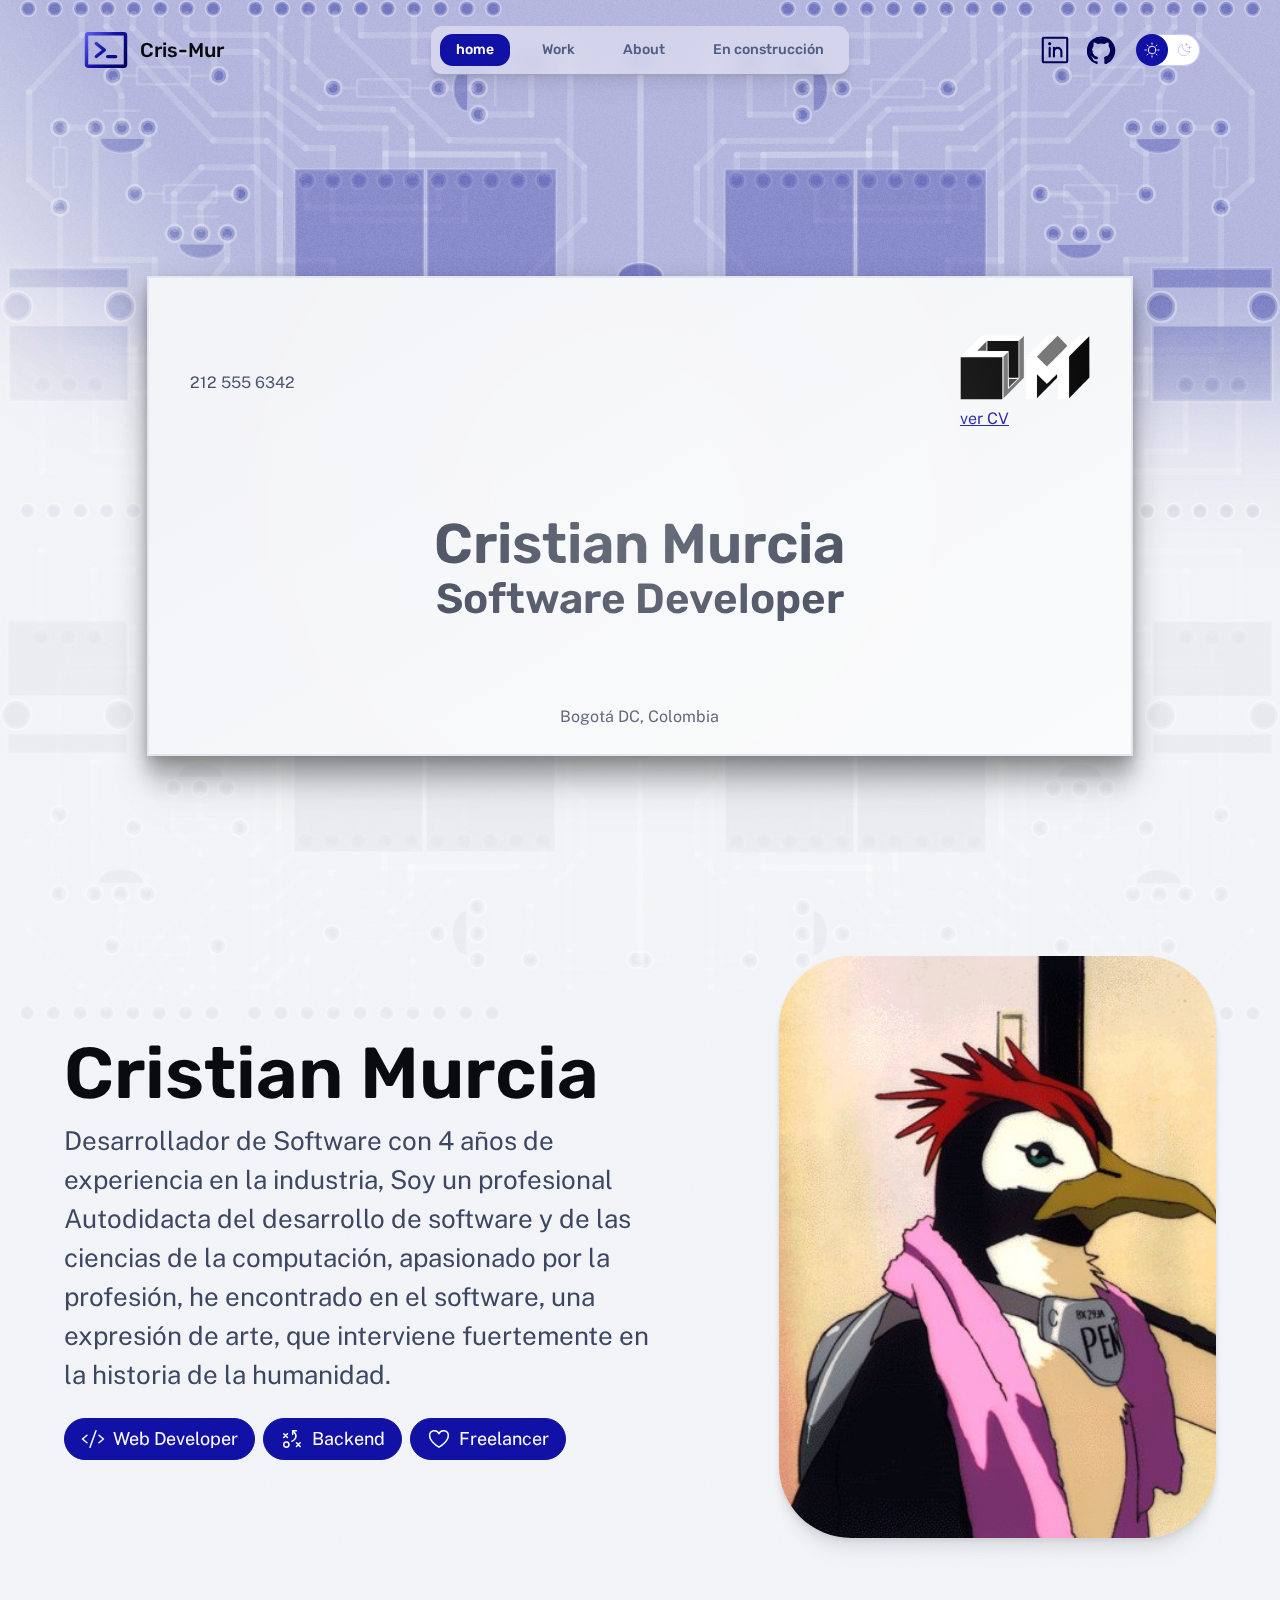
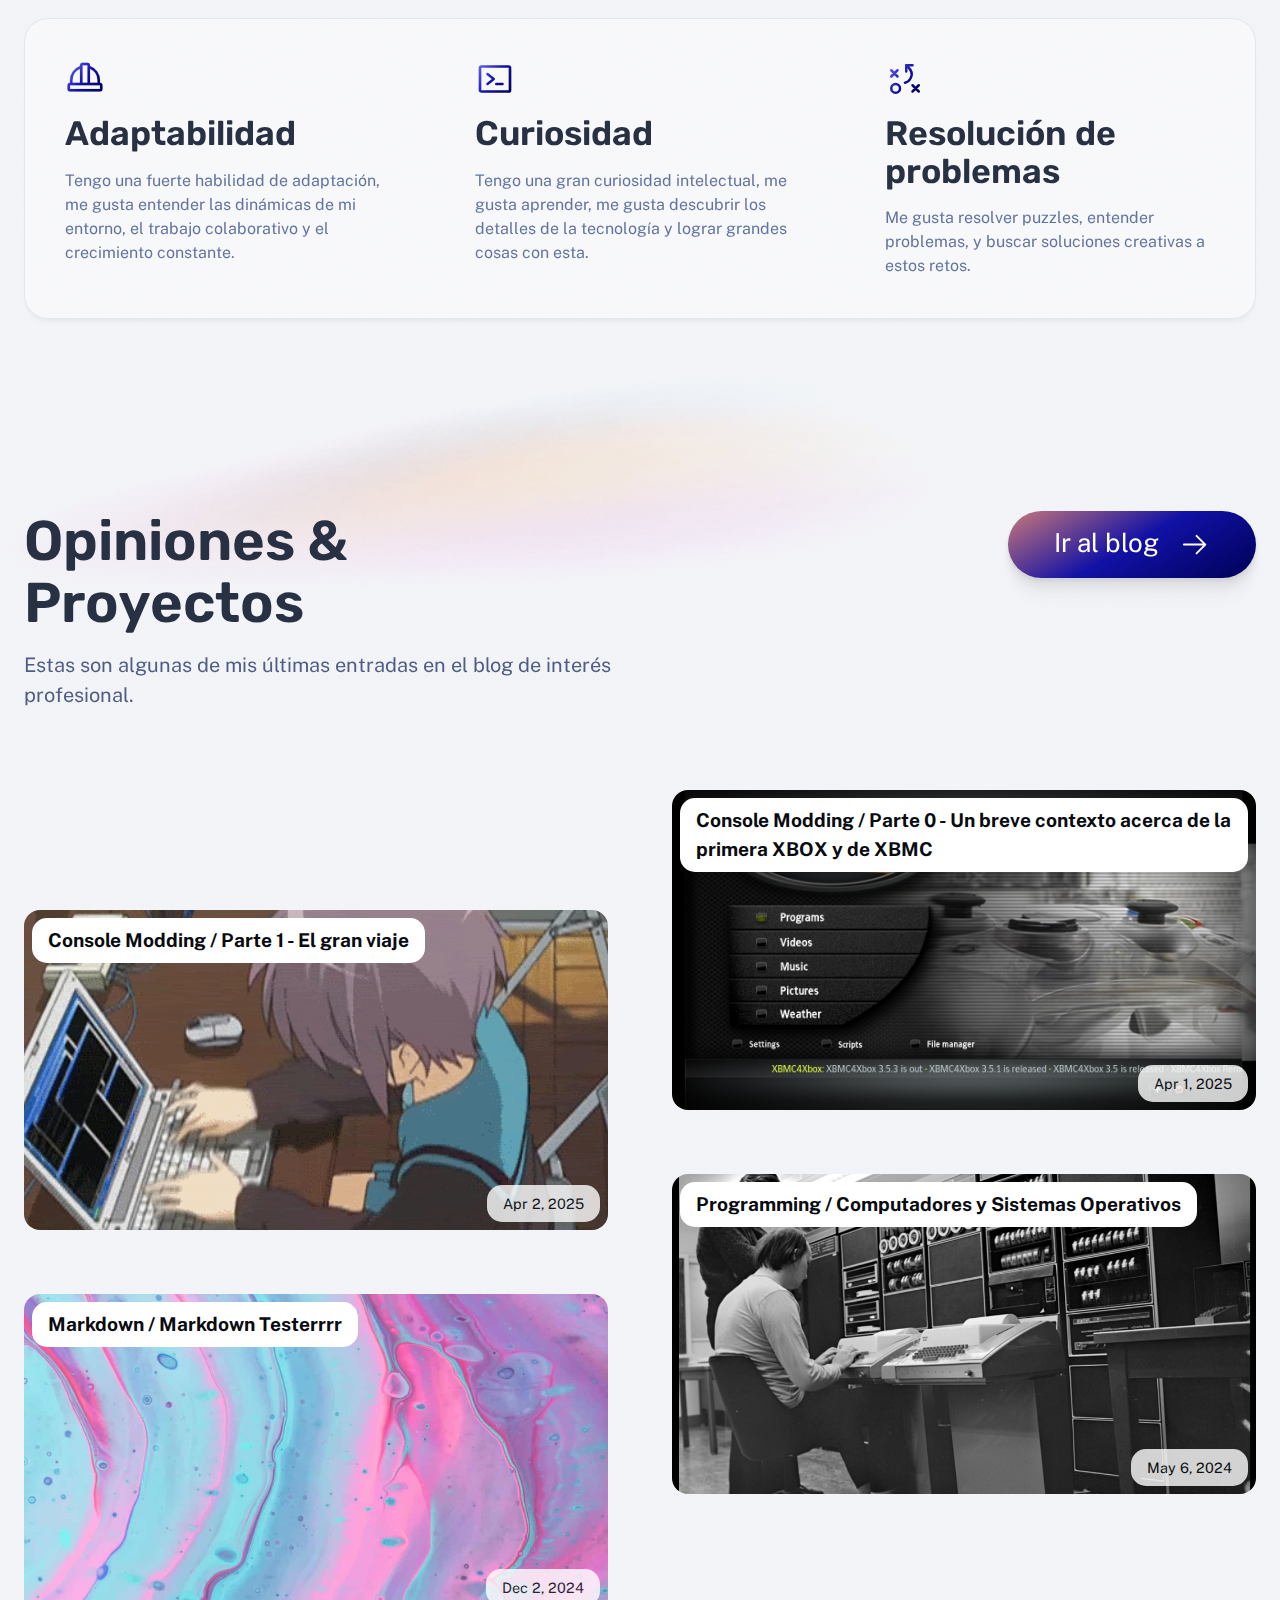
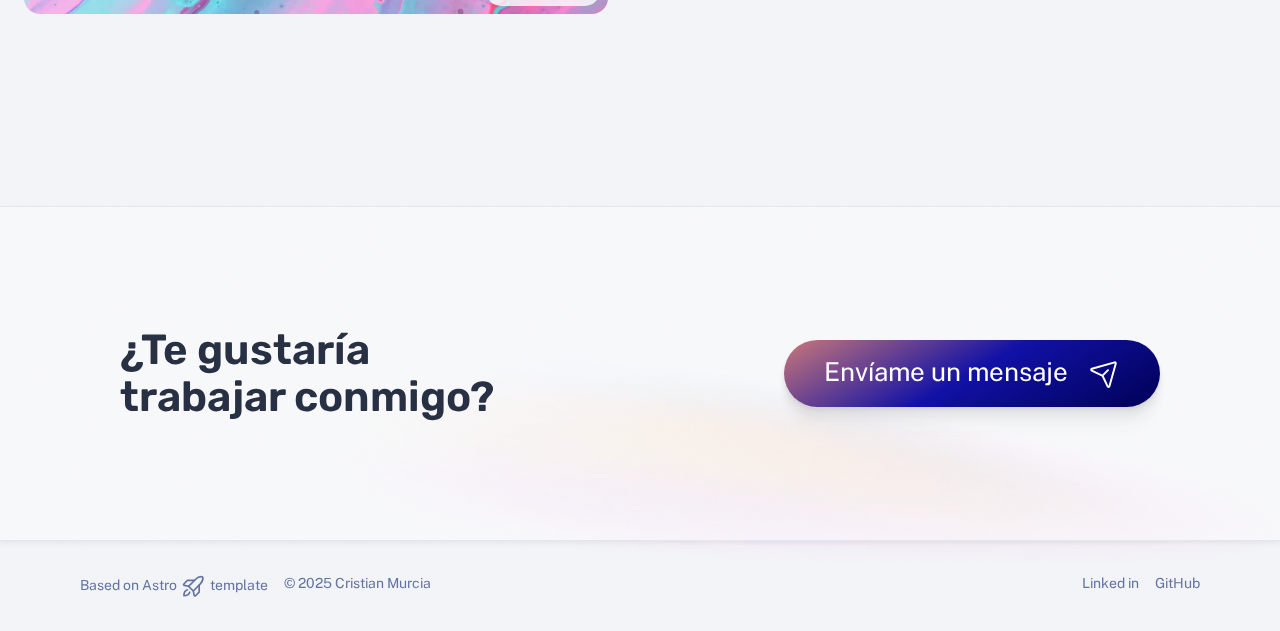
==== commit 87245f95: "🚀 Automatic Deploy 2025-04-08 | - 0ffdf3c | [update][add][split XBMC atricle] by [Cris-Mur]" ====
--- a/index.html
+++ b/index.html
@@ -34,14 +34,13 @@
 <link rel="stylesheet" href="/_astro/index.FJXk9JGC.css">
 <style>.grid[data-astro-cid-vc5tsdmu]{display:grid;grid-auto-rows:1fr;gap:1rem;list-style:none;padding:0}.grid[data-astro-cid-vc5tsdmu].small{grid-template-columns:1fr 1fr;gap:1.5rem}.grid[data-astro-cid-vc5tsdmu].small>:last-child:nth-child(odd){grid-column:1 / 3}@media (min-width: 50em){.grid[data-astro-cid-vc5tsdmu]{grid-template-columns:1fr 1fr;gap:4rem}.grid[data-astro-cid-vc5tsdmu].offset{--row-offset: 7.5rem;padding-bottom:var(--row-offset)}.grid[data-astro-cid-vc5tsdmu].offset>:nth-child(odd){transform:translateY(var(--row-offset))}.grid[data-astro-cid-vc5tsdmu].offset>:last-child:nth-child(odd){grid-column:2 / 3;transform:none}.grid[data-astro-cid-vc5tsdmu].small{display:flex;flex-wrap:wrap;justify-content:center;gap:2rem}.grid[data-astro-cid-vc5tsdmu].small>*{flex-basis:20rem}}.card[data-astro-cid-tajnclrz]{display:grid;grid-template-columns:1fr;grid-template-rows:1fr 1fr 1fr;grid-template-areas:"title" "description" "date";position:relative;width:auto;height:20rem;background-size:cover;background-position:center;color:var(--gray-0);text-decoration:none;border-radius:1rem;overflow:hidden;transition:all .3s ease-in-out}.card[data-astro-cid-tajnclrz]:before{content:"";position:absolute;inset:0;background-color:#0000;transition:background-color .3s ease-in-out}.card[data-astro-cid-tajnclrz]:hover:before,.card[data-astro-cid-tajnclrz]:focus-within:before{background-color:#00000080}.card[data-astro-cid-tajnclrz] .title[data-astro-cid-tajnclrz]{grid-area:title;align-self:start;justify-self:start;font-size:1.2em;font-weight:700;background:var(--gray-999);border-radius:.937rem;padding:.5rem 1rem;margin:.5rem;z-index:2}.card[data-astro-cid-tajnclrz] .description[data-astro-cid-tajnclrz]{grid-area:description;align-self:center;justify-self:center;text-align:center;opacity:0;transform:translateY(10px);transition:opacity .3s ease-in-out,transform .3s ease-in-out;z-index:2;padding:1rem;color:#fff}.card[data-astro-cid-tajnclrz]:hover .description[data-astro-cid-tajnclrz],.card[data-astro-cid-tajnclrz]:focus-within .description[data-astro-cid-tajnclrz]{opacity:1;transform:translateY(0)}.card[data-astro-cid-tajnclrz] .date[data-astro-cid-tajnclrz]{grid-area:date;align-self:end;justify-self:end;font-size:.9em;opacity:.8;background:var(--gray-999);border-radius:.937rem;padding:.5rem 1rem;margin:.5rem;z-index:2}
 .pill[data-astro-cid-2qeywk4b]{display:flex;padding:.5rem 1rem;gap:.5rem;color:var(--accent-text-over);border:1px solid var(--accent-regular);background-color:var(--accent-regular);border-radius:999rem;font-size:var(--text-md);line-height:1.35;white-space:nowrap}
-</style></head> <body data-astro-cid-37fxchfa> <div class="stack backgrounds" data-astro-cid-37fxchfa> <nav data-astro-cid-afdttjsk> <div class="menu-header" data-astro-cid-4wjx3xbn> <a href="/" class="site-title" data-astro-cid-cwxeprxr> <svg xmlns="http://www.w3.org/2000/svg" width="40" height="40" viewBox="0 0 256 256" aria-hidden="true" stroke="url(#icon-gradient-75bd5o31)" fill="url(#icon-gradient-75bd5o31)" style="--size:2.6em" class="astro-patnjmll" data-astro-cid-patnjmll> <g data-astro-cid-patnjmll><path fill="none" stroke-linecap="round" stroke-linejoin="round" stroke-width="16" d="m80 96 40 32-40 32m56 0h40"/><rect width="192" height="160" x="32" y="48" fill="none" stroke-linecap="round" stroke-linejoin="round" stroke-width="16.97" rx="8.5"/></g> <linearGradient id="icon-gradient-75bd5o31" x1="23" x2="235" y1="43" y2="202" gradientUnits="userSpaceOnUse" data-astro-cid-patnjmll> <stop stop-color="var(--gradient-stop-1)" data-astro-cid-patnjmll></stop> <stop offset=".5" stop-color="var(--gradient-stop-2)" data-astro-cid-patnjmll></stop> <stop offset="1" stop-color="var(--gradient-stop-3)" data-astro-cid-patnjmll></stop> </linearGradient> </svg>  Cris-Mur </a>  <menu-button data-astro-cid-5gnlnfox="true"> <template data-astro-cid-5gnlnfox> <button class="menu-button" aria-expanded="false" data-astro-cid-5gnlnfox> <span class="sr-only" data-astro-cid-5gnlnfox>Menu</span> <svg xmlns="http://www.w3.org/2000/svg" width="40" height="40" viewBox="0 0 256 256" aria-hidden="true" stroke="currentcolor" fill="currentcolor" class="astro-patnjmll" data-astro-cid-patnjmll> <g data-astro-cid-patnjmll><path stroke-linecap="round" stroke-linejoin="round" stroke-width="16" d="M40 128h176M40 64h176M40 192h176"/></g>  </svg>  </button> </template> </menu-button> <script type="module">class i extends HTMLElement{constructor(){super(),this.appendChild(this.querySelector("template").content.cloneNode(!0));const n=this.querySelector("button"),t=document.getElementById("menu-content");t.hidden=!0,t.classList.add("menu-content");const d=e=>{n.setAttribute("aria-expanded",e?"true":"false"),t.hidden=!e};n.addEventListener("click",()=>d(t.hidden));const s=e=>{d(e.matches),n.hidden=e.matches},c=window.matchMedia("(min-width: 50em)");s(c),c.addEventListener("change",s)}}customElements.define("menu-button",i);</script>  </div>  <noscript> <ul class="nav-items" data-astro-cid-b5ldzmkq> <li data-astro-cid-b5ldzmkq> <a aria-current="page" class="link" href="/" data-astro-cid-b5ldzmkq> home </a> </li><li data-astro-cid-b5ldzmkq> <a class="link" href="/work/" data-astro-cid-b5ldzmkq> Work </a> </li><li data-astro-cid-b5ldzmkq> <a class="link" href="/about/" data-astro-cid-b5ldzmkq> About </a> </li><li data-astro-cid-b5ldzmkq> <a class="link" href="/blog/" data-astro-cid-b5ldzmkq> En construcción </a> </li> </ul>  </noscript> <noscript> <div class="menu-footer" data-astro-cid-afdttjsk> <div class="socials" data-astro-cid-p2anfr35> <a href="https://linkedin.com/in/cris-mur" class="social" data-astro-cid-p2anfr35> <span class="sr-only" data-astro-cid-p2anfr35>Linked in</span> <svg xmlns="http://www.w3.org/2000/svg" width="40" height="40" viewBox="0 0 256 256" aria-hidden="true" stroke="currentcolor" fill="currentcolor" class="astro-patnjmll" data-astro-cid-patnjmll> <g data-astro-cid-patnjmll><rect width="184" height="184" x="36" y="36" fill="none" stroke-linecap="round" stroke-linejoin="round" stroke-width="16" rx="8"/><path fill="none" stroke-linecap="round" stroke-linejoin="round" stroke-width="16" d="M120 112v64m-32-64v64m32-36a28 28 0 0 1 56 0v36"/><circle stroke="none" cx="88" cy="80" r="12"/></g>  </svg>  </a><a href="https://github.com/cris-mur" class="social" data-astro-cid-p2anfr35> <span class="sr-only" data-astro-cid-p2anfr35>GitHub</span> <svg xmlns="http://www.w3.org/2000/svg" width="40" height="40" viewBox="0 0 256 256" aria-hidden="true" stroke="currentcolor" fill="currentcolor" class="astro-patnjmll" data-astro-cid-patnjmll> <g data-astro-cid-patnjmll><g stroke-linecap="round" stroke-linejoin="round"><path fill="none" stroke-width="14.7" d="M55.7 167.2c13.9 1 21.3 13.1 22.2 14.6 4.2 7.2 10.4 9.6 18.3 7.1l1.1-3.4a60.3 60.3 0 0 1-25.8-11.9c-12-10.1-18-25.6-18-46.3"/><path fill="none" stroke-width="16" d="M61.4 205.1a24.5 24.5 0 0 1-3-6.1c-3.2-7.9-7.1-10.6-7.8-11.1l-1-.6c-2.4-1.6-9.5-6.5-7.2-13.9 1.4-4.5 6-7.2 12.3-7.2h.8c4 .3 7.6 1.5 10.7 3.2-9.1-10.1-13.6-24.3-13.6-42.3 0-11.3 3.5-21.7 10.1-30.4A46.7 46.7 0 0 1 65 67.3a8.3 8.3 0 0 1 5-4.7c2.8-.9 13.3-2.7 33.2 9.9a105 105 0 0 1 50.5 0c19.9-12.6 30.4-10.8 33.2-9.9 2.3.7 4.1 2.4 5 4.7 5 12.7 4 23.2 2.6 29.4 6.7 8.7 10 18.9 10 30.4 0 42.6-25.8 54.7-43.6 58.7 1.4 4.1 2.2 8.8 2.2 13.7l-.1 23.4v2.3"/><path fill="none" stroke-width="16" d="M160.9 185.7c1.4 4.1 2.2 8.8 2.2 13.7l-.1 23.4v2.3A98.6 98.6 0 1 0 61.4 205c-1.4-2.1-11.3-17.5-11.8-17.8-2.4-1.6-9.5-6.5-7.2-13.9 1.4-4.5 6-7.2 12.3-7.2h.8c4 .3 7.6 1.5 10.7 3.2-9.1-10.1-13.6-24.3-13.6-42.3 0-11.3 3.5-21.7 10.1-30.4A46.4 46.4 0 0 1 65 67.3a8.3 8.3 0 0 1 5-4.7c2.8-.9 13.3-2.7 33.2 9.9a105 105 0 0 1 50.5 0c19.9-12.6 30.4-10.8 33.2-9.9 2.3.7 4.1 2.4 5 4.7 5 12.7 4 23.2 2.6 29.4 6.7 8.7 10 18.9 10 30.4.1 42.6-25.8 54.7-43.6 58.6z"/><path fill="none" stroke-width="18.7" d="m170.1 203.3 17.3-12 17.2-18.7 9.5-26.6v-27.9l-9.5-27.5" /><path fill="none" stroke-width="22.7" d="m92.1 57.3 23.3-4.6 18.7-1.4 29.3 5.4m-110 32.6-8 16-4 21.4.6 20.3 3.4 13" /><path fill="none" stroke-width="13.3" d="M28.8 133a100 100 0 0 0 66.9 94.4v-8.7c-22.4 1.8-33-11.5-35.6-19.8-3.4-8.6-7.8-11.4-8.5-11.8"/></g></g>  </svg>  </a> </div>  </div> </noscript> <div id="menu-content" hidden data-astro-cid-rfsm77qi> <ul class="nav-items" data-astro-cid-b5ldzmkq> <li data-astro-cid-b5ldzmkq> <a aria-current="page" class="link" href="/" data-astro-cid-b5ldzmkq> home </a> </li><li data-astro-cid-b5ldzmkq> <a class="link" href="/work/" data-astro-cid-b5ldzmkq> Work </a> </li><li data-astro-cid-b5ldzmkq> <a class="link" href="/about/" data-astro-cid-b5ldzmkq> About </a> </li><li data-astro-cid-b5ldzmkq> <a class="link" href="/blog/" data-astro-cid-b5ldzmkq> En construcción </a> </li> </ul>  <div class="menu-footer" data-astro-cid-rfsm77qi> <div class="socials" data-astro-cid-p2anfr35> <a href="https://linkedin.com/in/cris-mur" class="social" data-astro-cid-p2anfr35> <span class="sr-only" data-astro-cid-p2anfr35>Linked in</span> <svg xmlns="http://www.w3.org/2000/svg" width="40" height="40" viewBox="0 0 256 256" aria-hidden="true" stroke="currentcolor" fill="currentcolor" class="astro-patnjmll" data-astro-cid-patnjmll> <g data-astro-cid-patnjmll><rect width="184" height="184" x="36" y="36" fill="none" stroke-linecap="round" stroke-linejoin="round" stroke-width="16" rx="8"/><path fill="none" stroke-linecap="round" stroke-linejoin="round" stroke-width="16" d="M120 112v64m-32-64v64m32-36a28 28 0 0 1 56 0v36"/><circle stroke="none" cx="88" cy="80" r="12"/></g>  </svg>  </a><a href="https://github.com/cris-mur" class="social" data-astro-cid-p2anfr35> <span class="sr-only" data-astro-cid-p2anfr35>GitHub</span> <svg xmlns="http://www.w3.org/2000/svg" width="40" height="40" viewBox="0 0 256 256" aria-hidden="true" stroke="currentcolor" fill="currentcolor" class="astro-patnjmll" data-astro-cid-patnjmll> <g data-astro-cid-patnjmll><g stroke-linecap="round" stroke-linejoin="round"><path fill="none" stroke-width="14.7" d="M55.7 167.2c13.9 1 21.3 13.1 22.2 14.6 4.2 7.2 10.4 9.6 18.3 7.1l1.1-3.4a60.3 60.3 0 0 1-25.8-11.9c-12-10.1-18-25.6-18-46.3"/><path fill="none" stroke-width="16" d="M61.4 205.1a24.5 24.5 0 0 1-3-6.1c-3.2-7.9-7.1-10.6-7.8-11.1l-1-.6c-2.4-1.6-9.5-6.5-7.2-13.9 1.4-4.5 6-7.2 12.3-7.2h.8c4 .3 7.6 1.5 10.7 3.2-9.1-10.1-13.6-24.3-13.6-42.3 0-11.3 3.5-21.7 10.1-30.4A46.7 46.7 0 0 1 65 67.3a8.3 8.3 0 0 1 5-4.7c2.8-.9 13.3-2.7 33.2 9.9a105 105 0 0 1 50.5 0c19.9-12.6 30.4-10.8 33.2-9.9 2.3.7 4.1 2.4 5 4.7 5 12.7 4 23.2 2.6 29.4 6.7 8.7 10 18.9 10 30.4 0 42.6-25.8 54.7-43.6 58.7 1.4 4.1 2.2 8.8 2.2 13.7l-.1 23.4v2.3"/><path fill="none" stroke-width="16" d="M160.9 185.7c1.4 4.1 2.2 8.8 2.2 13.7l-.1 23.4v2.3A98.6 98.6 0 1 0 61.4 205c-1.4-2.1-11.3-17.5-11.8-17.8-2.4-1.6-9.5-6.5-7.2-13.9 1.4-4.5 6-7.2 12.3-7.2h.8c4 .3 7.6 1.5 10.7 3.2-9.1-10.1-13.6-24.3-13.6-42.3 0-11.3 3.5-21.7 10.1-30.4A46.4 46.4 0 0 1 65 67.3a8.3 8.3 0 0 1 5-4.7c2.8-.9 13.3-2.7 33.2 9.9a105 105 0 0 1 50.5 0c19.9-12.6 30.4-10.8 33.2-9.9 2.3.7 4.1 2.4 5 4.7 5 12.7 4 23.2 2.6 29.4 6.7 8.7 10 18.9 10 30.4.1 42.6-25.8 54.7-43.6 58.6z"/><path fill="none" stroke-width="18.7" d="m170.1 203.3 17.3-12 17.2-18.7 9.5-26.6v-27.9l-9.5-27.5" /><path fill="none" stroke-width="22.7" d="m92.1 57.3 23.3-4.6 18.7-1.4 29.3 5.4m-110 32.6-8 16-4 21.4.6 20.3 3.4 13" /><path fill="none" stroke-width="13.3" d="M28.8 133a100 100 0 0 0 66.9 94.4v-8.7c-22.4 1.8-33-11.5-35.6-19.8-3.4-8.6-7.8-11.4-8.5-11.8"/></g></g>  </svg>  </a> </div>  <div class="theme-toggle" data-astro-cid-44khh6qq> <theme-toggle data-astro-cid-x3pjskd3="true"> <button data-astro-cid-x3pjskd3> <span class="sr-only" data-astro-cid-x3pjskd3>Dark theme</span> <span class="icon light" data-astro-cid-x3pjskd3><svg xmlns="http://www.w3.org/2000/svg" width="40" height="40" viewBox="0 0 256 256" aria-hidden="true" stroke="currentcolor" fill="currentcolor" class="astro-patnjmll" data-astro-cid-patnjmll> <g data-astro-cid-patnjmll><circle cx="128" cy="128" r="60" fill="none" stroke-linecap="round" stroke-linejoin="round" stroke-width="16"/><path fill="none" stroke-linecap="round" stroke-linejoin="round" stroke-width="16" d="M128 36V16M63 63 49 49m-13 79H16m47 65-14 14m79 13v20m65-47 14 14m13-79h20m-47-65 14-14"/></g>  </svg> </span> <span class="icon dark" data-astro-cid-x3pjskd3><svg xmlns="http://www.w3.org/2000/svg" width="40" height="40" viewBox="0 0 256 256" aria-hidden="true" stroke="currentcolor" fill="currentcolor" class="astro-patnjmll" data-astro-cid-patnjmll> <g data-astro-cid-patnjmll><path fill="none" stroke-linecap="round" stroke-linejoin="round" stroke-width="16" d="M216 112V64m24 24h-48m-24-64v32m16-16h-32m65 113A92 92 0 0 1 103 39h0a92 92 0 1 0 114 114Z"/></g>  </svg> </span> </button> </theme-toggle>  <script type="module">class n extends HTMLElement{constructor(){super();const e=this.querySelector("button"),t=s=>{document.documentElement.classList[s?"add":"remove"]("theme-dark"),e.setAttribute("aria-pressed",String(s))};e.addEventListener("click",()=>t(!this.isDark())),t(this.isDark())}isDark(){return document.documentElement.classList.contains("theme-dark")}}customElements.define("theme-toggle",n);</script> </div>  </div> </div>  </nav>   <div class="stack gap-20 lg:gap-48"> <div class="wrapper stack gap-8 lg:gap-20" data-astro-cid-dvjfjjxu> <div class="stack business-card" data-astro-cid-7yxbqzmk> <div class="card" data-astro-cid-7yxbqzmk> <span class="inner-card" data-astro-cid-7yxbqzmk> <div class="line-one" data-astro-cid-7yxbqzmk> <span data-astro-cid-7yxbqzmk>212 555 6342</span> <a href="/assets/profile/curriculum_vitae_esp.pdf" data-astro-cid-7yxbqzmk> <div class="logo" data-astro-cid-7yxbqzmk> <img src="/assets/business-card/logo.svg" alt="Cris-Mur Logo" width="130rem" data-astro-cid-7yxbqzmk> </div>
+</style></head> <body data-astro-cid-37fxchfa> <div class="stack backgrounds" data-astro-cid-37fxchfa> <nav data-astro-cid-afdttjsk> <div class="menu-header" data-astro-cid-4wjx3xbn> <a href="/" class="site-title" data-astro-cid-cwxeprxr> <svg xmlns="http://www.w3.org/2000/svg" width="40" height="40" viewBox="0 0 256 256" aria-hidden="true" stroke="url(#icon-gradient-ozy5wfwt)" fill="url(#icon-gradient-ozy5wfwt)" style="--size:2.6em" class="astro-patnjmll" data-astro-cid-patnjmll> <g data-astro-cid-patnjmll><path fill="none" stroke-linecap="round" stroke-linejoin="round" stroke-width="16" d="m80 96 40 32-40 32m56 0h40"/><rect width="192" height="160" x="32" y="48" fill="none" stroke-linecap="round" stroke-linejoin="round" stroke-width="16.97" rx="8.5"/></g> <linearGradient id="icon-gradient-ozy5wfwt" x1="23" x2="235" y1="43" y2="202" gradientUnits="userSpaceOnUse" data-astro-cid-patnjmll> <stop stop-color="var(--gradient-stop-1)" data-astro-cid-patnjmll></stop> <stop offset=".5" stop-color="var(--gradient-stop-2)" data-astro-cid-patnjmll></stop> <stop offset="1" stop-color="var(--gradient-stop-3)" data-astro-cid-patnjmll></stop> </linearGradient> </svg>  Cris-Mur </a>  <menu-button data-astro-cid-5gnlnfox="true"> <template data-astro-cid-5gnlnfox> <button class="menu-button" aria-expanded="false" data-astro-cid-5gnlnfox> <span class="sr-only" data-astro-cid-5gnlnfox>Menu</span> <svg xmlns="http://www.w3.org/2000/svg" width="40" height="40" viewBox="0 0 256 256" aria-hidden="true" stroke="currentcolor" fill="currentcolor" class="astro-patnjmll" data-astro-cid-patnjmll> <g data-astro-cid-patnjmll><path stroke-linecap="round" stroke-linejoin="round" stroke-width="16" d="M40 128h176M40 64h176M40 192h176"/></g>  </svg>  </button> </template> </menu-button> <script type="module">class i extends HTMLElement{constructor(){super(),this.appendChild(this.querySelector("template").content.cloneNode(!0));const n=this.querySelector("button"),t=document.getElementById("menu-content");t.hidden=!0,t.classList.add("menu-content");const d=e=>{n.setAttribute("aria-expanded",e?"true":"false"),t.hidden=!e};n.addEventListener("click",()=>d(t.hidden));const s=e=>{d(e.matches),n.hidden=e.matches},c=window.matchMedia("(min-width: 50em)");s(c),c.addEventListener("change",s)}}customElements.define("menu-button",i);</script>  </div>  <noscript> <ul class="nav-items" data-astro-cid-b5ldzmkq> <li data-astro-cid-b5ldzmkq> <a aria-current="page" class="link" href="/" data-astro-cid-b5ldzmkq> home </a> </li><li data-astro-cid-b5ldzmkq> <a class="link" href="/work/" data-astro-cid-b5ldzmkq> Work </a> </li><li data-astro-cid-b5ldzmkq> <a class="link" href="/about/" data-astro-cid-b5ldzmkq> About </a> </li><li data-astro-cid-b5ldzmkq> <a class="link" href="/blog/" data-astro-cid-b5ldzmkq> En construcción </a> </li> </ul>  </noscript> <noscript> <div class="menu-footer" data-astro-cid-afdttjsk> <div class="socials" data-astro-cid-p2anfr35> <a href="https://linkedin.com/in/cris-mur" class="social" data-astro-cid-p2anfr35> <span class="sr-only" data-astro-cid-p2anfr35>Linked in</span> <svg xmlns="http://www.w3.org/2000/svg" width="40" height="40" viewBox="0 0 256 256" aria-hidden="true" stroke="currentcolor" fill="currentcolor" class="astro-patnjmll" data-astro-cid-patnjmll> <g data-astro-cid-patnjmll><rect width="184" height="184" x="36" y="36" fill="none" stroke-linecap="round" stroke-linejoin="round" stroke-width="16" rx="8"/><path fill="none" stroke-linecap="round" stroke-linejoin="round" stroke-width="16" d="M120 112v64m-32-64v64m32-36a28 28 0 0 1 56 0v36"/><circle stroke="none" cx="88" cy="80" r="12"/></g>  </svg>  </a><a href="https://github.com/cris-mur" class="social" data-astro-cid-p2anfr35> <span class="sr-only" data-astro-cid-p2anfr35>GitHub</span> <svg xmlns="http://www.w3.org/2000/svg" width="40" height="40" viewBox="0 0 256 256" aria-hidden="true" stroke="currentcolor" fill="currentcolor" class="astro-patnjmll" data-astro-cid-patnjmll> <g data-astro-cid-patnjmll><g stroke-linecap="round" stroke-linejoin="round"><path fill="none" stroke-width="14.7" d="M55.7 167.2c13.9 1 21.3 13.1 22.2 14.6 4.2 7.2 10.4 9.6 18.3 7.1l1.1-3.4a60.3 60.3 0 0 1-25.8-11.9c-12-10.1-18-25.6-18-46.3"/><path fill="none" stroke-width="16" d="M61.4 205.1a24.5 24.5 0 0 1-3-6.1c-3.2-7.9-7.1-10.6-7.8-11.1l-1-.6c-2.4-1.6-9.5-6.5-7.2-13.9 1.4-4.5 6-7.2 12.3-7.2h.8c4 .3 7.6 1.5 10.7 3.2-9.1-10.1-13.6-24.3-13.6-42.3 0-11.3 3.5-21.7 10.1-30.4A46.7 46.7 0 0 1 65 67.3a8.3 8.3 0 0 1 5-4.7c2.8-.9 13.3-2.7 33.2 9.9a105 105 0 0 1 50.5 0c19.9-12.6 30.4-10.8 33.2-9.9 2.3.7 4.1 2.4 5 4.7 5 12.7 4 23.2 2.6 29.4 6.7 8.7 10 18.9 10 30.4 0 42.6-25.8 54.7-43.6 58.7 1.4 4.1 2.2 8.8 2.2 13.7l-.1 23.4v2.3"/><path fill="none" stroke-width="16" d="M160.9 185.7c1.4 4.1 2.2 8.8 2.2 13.7l-.1 23.4v2.3A98.6 98.6 0 1 0 61.4 205c-1.4-2.1-11.3-17.5-11.8-17.8-2.4-1.6-9.5-6.5-7.2-13.9 1.4-4.5 6-7.2 12.3-7.2h.8c4 .3 7.6 1.5 10.7 3.2-9.1-10.1-13.6-24.3-13.6-42.3 0-11.3 3.5-21.7 10.1-30.4A46.4 46.4 0 0 1 65 67.3a8.3 8.3 0 0 1 5-4.7c2.8-.9 13.3-2.7 33.2 9.9a105 105 0 0 1 50.5 0c19.9-12.6 30.4-10.8 33.2-9.9 2.3.7 4.1 2.4 5 4.7 5 12.7 4 23.2 2.6 29.4 6.7 8.7 10 18.9 10 30.4.1 42.6-25.8 54.7-43.6 58.6z"/><path fill="none" stroke-width="18.7" d="m170.1 203.3 17.3-12 17.2-18.7 9.5-26.6v-27.9l-9.5-27.5" /><path fill="none" stroke-width="22.7" d="m92.1 57.3 23.3-4.6 18.7-1.4 29.3 5.4m-110 32.6-8 16-4 21.4.6 20.3 3.4 13" /><path fill="none" stroke-width="13.3" d="M28.8 133a100 100 0 0 0 66.9 94.4v-8.7c-22.4 1.8-33-11.5-35.6-19.8-3.4-8.6-7.8-11.4-8.5-11.8"/></g></g>  </svg>  </a> </div>  </div> </noscript> <div id="menu-content" hidden data-astro-cid-rfsm77qi> <ul class="nav-items" data-astro-cid-b5ldzmkq> <li data-astro-cid-b5ldzmkq> <a aria-current="page" class="link" href="/" data-astro-cid-b5ldzmkq> home </a> </li><li data-astro-cid-b5ldzmkq> <a class="link" href="/work/" data-astro-cid-b5ldzmkq> Work </a> </li><li data-astro-cid-b5ldzmkq> <a class="link" href="/about/" data-astro-cid-b5ldzmkq> About </a> </li><li data-astro-cid-b5ldzmkq> <a class="link" href="/blog/" data-astro-cid-b5ldzmkq> En construcción </a> </li> </ul>  <div class="menu-footer" data-astro-cid-rfsm77qi> <div class="socials" data-astro-cid-p2anfr35> <a href="https://linkedin.com/in/cris-mur" class="social" data-astro-cid-p2anfr35> <span class="sr-only" data-astro-cid-p2anfr35>Linked in</span> <svg xmlns="http://www.w3.org/2000/svg" width="40" height="40" viewBox="0 0 256 256" aria-hidden="true" stroke="currentcolor" fill="currentcolor" class="astro-patnjmll" data-astro-cid-patnjmll> <g data-astro-cid-patnjmll><rect width="184" height="184" x="36" y="36" fill="none" stroke-linecap="round" stroke-linejoin="round" stroke-width="16" rx="8"/><path fill="none" stroke-linecap="round" stroke-linejoin="round" stroke-width="16" d="M120 112v64m-32-64v64m32-36a28 28 0 0 1 56 0v36"/><circle stroke="none" cx="88" cy="80" r="12"/></g>  </svg>  </a><a href="https://github.com/cris-mur" class="social" data-astro-cid-p2anfr35> <span class="sr-only" data-astro-cid-p2anfr35>GitHub</span> <svg xmlns="http://www.w3.org/2000/svg" width="40" height="40" viewBox="0 0 256 256" aria-hidden="true" stroke="currentcolor" fill="currentcolor" class="astro-patnjmll" data-astro-cid-patnjmll> <g data-astro-cid-patnjmll><g stroke-linecap="round" stroke-linejoin="round"><path fill="none" stroke-width="14.7" d="M55.7 167.2c13.9 1 21.3 13.1 22.2 14.6 4.2 7.2 10.4 9.6 18.3 7.1l1.1-3.4a60.3 60.3 0 0 1-25.8-11.9c-12-10.1-18-25.6-18-46.3"/><path fill="none" stroke-width="16" d="M61.4 205.1a24.5 24.5 0 0 1-3-6.1c-3.2-7.9-7.1-10.6-7.8-11.1l-1-.6c-2.4-1.6-9.5-6.5-7.2-13.9 1.4-4.5 6-7.2 12.3-7.2h.8c4 .3 7.6 1.5 10.7 3.2-9.1-10.1-13.6-24.3-13.6-42.3 0-11.3 3.5-21.7 10.1-30.4A46.7 46.7 0 0 1 65 67.3a8.3 8.3 0 0 1 5-4.7c2.8-.9 13.3-2.7 33.2 9.9a105 105 0 0 1 50.5 0c19.9-12.6 30.4-10.8 33.2-9.9 2.3.7 4.1 2.4 5 4.7 5 12.7 4 23.2 2.6 29.4 6.7 8.7 10 18.9 10 30.4 0 42.6-25.8 54.7-43.6 58.7 1.4 4.1 2.2 8.8 2.2 13.7l-.1 23.4v2.3"/><path fill="none" stroke-width="16" d="M160.9 185.7c1.4 4.1 2.2 8.8 2.2 13.7l-.1 23.4v2.3A98.6 98.6 0 1 0 61.4 205c-1.4-2.1-11.3-17.5-11.8-17.8-2.4-1.6-9.5-6.5-7.2-13.9 1.4-4.5 6-7.2 12.3-7.2h.8c4 .3 7.6 1.5 10.7 3.2-9.1-10.1-13.6-24.3-13.6-42.3 0-11.3 3.5-21.7 10.1-30.4A46.4 46.4 0 0 1 65 67.3a8.3 8.3 0 0 1 5-4.7c2.8-.9 13.3-2.7 33.2 9.9a105 105 0 0 1 50.5 0c19.9-12.6 30.4-10.8 33.2-9.9 2.3.7 4.1 2.4 5 4.7 5 12.7 4 23.2 2.6 29.4 6.7 8.7 10 18.9 10 30.4.1 42.6-25.8 54.7-43.6 58.6z"/><path fill="none" stroke-width="18.7" d="m170.1 203.3 17.3-12 17.2-18.7 9.5-26.6v-27.9l-9.5-27.5" /><path fill="none" stroke-width="22.7" d="m92.1 57.3 23.3-4.6 18.7-1.4 29.3 5.4m-110 32.6-8 16-4 21.4.6 20.3 3.4 13" /><path fill="none" stroke-width="13.3" d="M28.8 133a100 100 0 0 0 66.9 94.4v-8.7c-22.4 1.8-33-11.5-35.6-19.8-3.4-8.6-7.8-11.4-8.5-11.8"/></g></g>  </svg>  </a> </div>  <div class="theme-toggle" data-astro-cid-44khh6qq> <theme-toggle data-astro-cid-x3pjskd3="true"> <button data-astro-cid-x3pjskd3> <span class="sr-only" data-astro-cid-x3pjskd3>Dark theme</span> <span class="icon light" data-astro-cid-x3pjskd3><svg xmlns="http://www.w3.org/2000/svg" width="40" height="40" viewBox="0 0 256 256" aria-hidden="true" stroke="currentcolor" fill="currentcolor" class="astro-patnjmll" data-astro-cid-patnjmll> <g data-astro-cid-patnjmll><circle cx="128" cy="128" r="60" fill="none" stroke-linecap="round" stroke-linejoin="round" stroke-width="16"/><path fill="none" stroke-linecap="round" stroke-linejoin="round" stroke-width="16" d="M128 36V16M63 63 49 49m-13 79H16m47 65-14 14m79 13v20m65-47 14 14m13-79h20m-47-65 14-14"/></g>  </svg> </span> <span class="icon dark" data-astro-cid-x3pjskd3><svg xmlns="http://www.w3.org/2000/svg" width="40" height="40" viewBox="0 0 256 256" aria-hidden="true" stroke="currentcolor" fill="currentcolor" class="astro-patnjmll" data-astro-cid-patnjmll> <g data-astro-cid-patnjmll><path fill="none" stroke-linecap="round" stroke-linejoin="round" stroke-width="16" d="M216 112V64m24 24h-48m-24-64v32m16-16h-32m65 113A92 92 0 0 1 103 39h0a92 92 0 1 0 114 114Z"/></g>  </svg> </span> </button> </theme-toggle>  <script type="module">class n extends HTMLElement{constructor(){super();const e=this.querySelector("button"),t=s=>{document.documentElement.classList[s?"add":"remove"]("theme-dark"),e.setAttribute("aria-pressed",String(s))};e.addEventListener("click",()=>t(!this.isDark())),t(this.isDark())}isDark(){return document.documentElement.classList.contains("theme-dark")}}customElements.define("theme-toggle",n);</script> </div>  </div> </div>  </nav>   <div class="stack gap-20 lg:gap-48"> <div class="wrapper stack gap-8 lg:gap-20" data-astro-cid-dvjfjjxu> <div class="stack business-card" data-astro-cid-7yxbqzmk> <div class="card" data-astro-cid-7yxbqzmk> <span class="inner-card" data-astro-cid-7yxbqzmk> <div class="line-one" data-astro-cid-7yxbqzmk> <span data-astro-cid-7yxbqzmk>212 555 6342</span> <a href="/assets/profile/curriculum_vitae_esp.pdf" data-astro-cid-7yxbqzmk> <div class="logo" data-astro-cid-7yxbqzmk> <img src="/assets/business-card/logo.svg" alt="Cris-Mur Logo" width="130rem" data-astro-cid-7yxbqzmk> </div>
 ver CV
-</a> </div> <div class="card-title" data-astro-cid-7yxbqzmk> <h2 data-astro-cid-7yxbqzmk>Cristian Murcia</h2> <h3 data-astro-cid-7yxbqzmk>Software Developer</h3> </div> <div class="place" data-astro-cid-7yxbqzmk> <p data-astro-cid-7yxbqzmk>Bogotá DC, Colombia</p> </div> <!-- to store the glare effect --> <span class="glare" data-astro-cid-7yxbqzmk></span> </span> </div> </div>  <script type="module">let s=function(t,e,l){let d="var(--card-shadow-color)";l.getAttribute("data-filter-color")!==null&&(d=l.getAttribute("data-filter-color")),l.classList.add("animated");let a=Math.abs(e.getBoundingClientRect().x-t.clientX),o=Math.abs(e.getBoundingClientRect().y-t.clientY),r=e.getBoundingClientRect().width/2,c=e.getBoundingClientRect().height/2,n=(a-r)/20,i=(o-c)/14,u=(1-a/(r*2))*100,g=(1-o/(c*2))*100;e.querySelector(".glare").style.background=`radial-gradient(circle at ${u}% ${g}%, var(--card-glare-color), transparent)`,l.style.perspective=`${r*6}px`,e.style.perspective=`${r*6}px`,e.style.transform=`rotateY(${n}deg) rotateX(${-i}deg) scale(1.04)`,l.getAttribute("data-custom-perspective")!==null&&(l.style.perspective=`${l.getAttribute("data-custom-perspective")}`);let h=(a-r)/3,f=(o-c)/6;e.style.filter=`drop-shadow(${-h}px ${-f}px 15px ${d})`};document.querySelectorAll(".business-card").forEach(function(t){t.addEventListener("mouseenter",function(e){s(e,this.querySelector(".card"),this)}),t.addEventListener("mousemove",function(e){s(e,this.querySelector(".card"),this)}),t.addEventListener("mouseleave",function(e){let l="var(--card-shadow-color)";t.getAttribute("data-filter-color")!==null&&(l=t.getAttribute("data-filter-color")),t.classList.remove("animated"),t.querySelector(".card").style.transform="rotateY(0deg) rotateX(0deg) scale(1)",t.querySelector(".card").style.filter=`drop-shadow(0 10px 15px ${l})`})});</script> <header class="hero" data-astro-cid-dvjfjjxu> <div class="hero stack gap-4 start" data-astro-cid-bbe6dxrz> <div class="stack gap-2" data-astro-cid-bbe6dxrz> <h1 class="title" data-astro-cid-bbe6dxrz>Cristian Murcia</h1> <p class="tagline" data-astro-cid-bbe6dxrz>Desarrollador de Software con 4 años de experiencia en la industria, Soy un profesional Autodidacta del desarrollo de software y de las ciencias de la computación, apasionado por la profesión, he encontrado en el software, una expresión de arte, que interviene fuertemente en la historia de la humanidad.</p> </div>  <div class="roles" data-astro-cid-by7qg7b3> <div class="pill" data-astro-cid-2qeywk4b> <svg xmlns="http://www.w3.org/2000/svg" width="40" height="40" viewBox="0 0 256 256" aria-hidden="true" stroke="currentcolor" fill="currentcolor" style="--size:1.33em" class="astro-patnjmll" data-astro-cid-patnjmll> <g data-astro-cid-patnjmll><path fill="none" stroke-linecap="round" stroke-linejoin="round" stroke-width="16" d="m64 88-48 40 48 40m128-80 48 40-48 40M160 40 96 216"/></g>  </svg>  Web Developer</div> <div class="pill" data-astro-cid-2qeywk4b> <svg xmlns="http://www.w3.org/2000/svg" width="40" height="40" viewBox="0 0 256 256" aria-hidden="true" stroke="currentcolor" fill="currentcolor" style="--size:1.33em" class="astro-patnjmll" data-astro-cid-patnjmll> <g data-astro-cid-patnjmll><circle cx="68" cy="188" r="28" fill="none" stroke-linecap="round" stroke-linejoin="round" stroke-width="16"/><path fill="none" stroke-linecap="round" stroke-linejoin="round" stroke-width="16" d="m40 72 40 40m0-40-40 40m136 56 40 40m0-40-40 40M136 80V40h40"/><path fill="none" stroke-linecap="round" stroke-linejoin="round" stroke-width="16" d="m136 40 16 16c40 40 8 88-24 96"/></g>  </svg>  Backend</div> <div class="pill" data-astro-cid-2qeywk4b> <svg xmlns="http://www.w3.org/2000/svg" width="40" height="40" viewBox="0 0 256 256" aria-hidden="true" stroke="currentcolor" fill="currentcolor" style="--size:1.33em" class="astro-patnjmll" data-astro-cid-patnjmll> <g data-astro-cid-patnjmll><path fill="none" stroke-linecap="round" stroke-linejoin="round" stroke-width="16" d="M128 216S28 160 28 92a52 52 0 0 1 100-20h0a52 52 0 0 1 100 20c0 68-100 124-100 124Z"/></g>  </svg>  Freelancer</div>  </div>   </div>  <img alt="Pen Pen Portrait" src="assets/profile/portrait.jpg" width="480" height="620" data-astro-cid-dvjfjjxu> </header> <section class="box skills" data-astro-cid-5qd7ts44> <div class="stack gap-2 lg:gap-4" data-astro-cid-5qd7ts44> <svg xmlns="http://www.w3.org/2000/svg" width="40" height="40" viewBox="0 0 256 256" aria-hidden="true" stroke="url(#icon-gradient-1mjqm504o)" fill="url(#icon-gradient-1mjqm504o)" style="--size:2.5rem" class="astro-patnjmll" data-astro-cid-patnjmll> <g data-astro-cid-patnjmll><path d="M224,152V136a96.37,96.37,0,0,0-64-90.51V40a16,16,0,0,0-16-16H112A16,16,0,0,0,96,40v5.49A96.37,96.37,0,0,0,32,136v16a16,16,0,0,0-16,16v24a16,16,0,0,0,16,16H224a16,16,0,0,0,16-16V168A16,16,0,0,0,224,152Zm-16-16v16H160V62.67A80.36,80.36,0,0,1,208,136ZM144,40V152H112V40ZM48,136A80.36,80.36,0,0,1,96,62.67V152H48Zm176,56H32V168H224v24Z"></path></g> <linearGradient id="icon-gradient-1mjqm504o" x1="23" x2="235" y1="43" y2="202" gradientUnits="userSpaceOnUse" data-astro-cid-patnjmll> <stop stop-color="var(--gradient-stop-1)" data-astro-cid-patnjmll></stop> <stop offset=".5" stop-color="var(--gradient-stop-2)" data-astro-cid-patnjmll></stop> <stop offset="1" stop-color="var(--gradient-stop-3)" data-astro-cid-patnjmll></stop> </linearGradient> </svg>  <h2 data-astro-cid-5qd7ts44>Adaptabilidad</h2> <p data-astro-cid-5qd7ts44>Tengo una fuerte habilidad de adaptación, me gusta entender las dinámicas de mi entorno, el trabajo colaborativo y el crecimiento constante.</p> </div><div class="stack gap-2 lg:gap-4" data-astro-cid-5qd7ts44> <svg xmlns="http://www.w3.org/2000/svg" width="40" height="40" viewBox="0 0 256 256" aria-hidden="true" stroke="url(#icon-gradient-31kd0grsa)" fill="url(#icon-gradient-31kd0grsa)" style="--size:2.5rem" class="astro-patnjmll" data-astro-cid-patnjmll> <g data-astro-cid-patnjmll><path fill="none" stroke-linecap="round" stroke-linejoin="round" stroke-width="16" d="m80 96 40 32-40 32m56 0h40"/><rect width="192" height="160" x="32" y="48" fill="none" stroke-linecap="round" stroke-linejoin="round" stroke-width="16.97" rx="8.5"/></g> <linearGradient id="icon-gradient-31kd0grsa" x1="23" x2="235" y1="43" y2="202" gradientUnits="userSpaceOnUse" data-astro-cid-patnjmll> <stop stop-color="var(--gradient-stop-1)" data-astro-cid-patnjmll></stop> <stop offset=".5" stop-color="var(--gradient-stop-2)" data-astro-cid-patnjmll></stop> <stop offset="1" stop-color="var(--gradient-stop-3)" data-astro-cid-patnjmll></stop> </linearGradient> </svg>  <h2 data-astro-cid-5qd7ts44>Curiosidad</h2> <p data-astro-cid-5qd7ts44>Tengo una gran curiosidad intelectual, me gusta aprender, me gusta descubrir los detalles de la tecnología y lograr grandes cosas con esta.</p> </div><div class="stack gap-2 lg:gap-4" data-astro-cid-5qd7ts44> <svg xmlns="http://www.w3.org/2000/svg" width="40" height="40" viewBox="0 0 256 256" aria-hidden="true" stroke="url(#icon-gradient-2qo36rwxx)" fill="url(#icon-gradient-2qo36rwxx)" style="--size:2.5rem" class="astro-patnjmll" data-astro-cid-patnjmll> <g data-astro-cid-patnjmll><circle cx="68" cy="188" r="28" fill="none" stroke-linecap="round" stroke-linejoin="round" stroke-width="16"/><path fill="none" stroke-linecap="round" stroke-linejoin="round" stroke-width="16" d="m40 72 40 40m0-40-40 40m136 56 40 40m0-40-40 40M136 80V40h40"/><path fill="none" stroke-linecap="round" stroke-linejoin="round" stroke-width="16" d="m136 40 16 16c40 40 8 88-24 96"/></g> <linearGradient id="icon-gradient-2qo36rwxx" x1="23" x2="235" y1="43" y2="202" gradientUnits="userSpaceOnUse" data-astro-cid-patnjmll> <stop stop-color="var(--gradient-stop-1)" data-astro-cid-patnjmll></stop> <stop offset=".5" stop-color="var(--gradient-stop-2)" data-astro-cid-patnjmll></stop> <stop offset="1" stop-color="var(--gradient-stop-3)" data-astro-cid-patnjmll></stop> </linearGradient> </svg>  <h2 data-astro-cid-5qd7ts44>Resolución de problemas</h2> <p data-astro-cid-5qd7ts44>Me gusta resolver puzzles, entender problemas, y buscar soluciones creativas a estos retos.</p> </div> </section>  </div>  <main class="wrapper stack gap-20 lg:gap-48"> <!-- Work Space --> <section class="section with-background with-cta" data-astro-cid-xews57nk> <header class="section-header stack gap-2 lg:gap-4" data-astro-cid-xews57nk> <h3 data-astro-cid-xews57nk>Opiniones &amp; Proyectos</h3> <p data-astro-cid-xews57nk> Estas son algunas de mis últimas entradas en el blog de interés profesional. </p> </header> <div class="gallery" data-astro-cid-xews57nk> <ul class="grid offset" data-astro-cid-vc5tsdmu> <li> <a class="card" href="/work/console-modding/xbox-og/replacement-of-xbmc-web-interface" style="background-image:url(/assets/work/attach/consoleModsArticles/XBMC/programming.gif)" data-astro-cid-tajnclrz> <span class="title" data-astro-cid-tajnclrz>Console Modding / Remplazando la Interfaz Web de XBMC en la XBOX Original</span> <span class="description" data-astro-cid-tajnclrz>Acercamiento a la interfaz WEB de XBMC, primeras impresiones de un software del 2017.
+</a> </div> <div class="card-title" data-astro-cid-7yxbqzmk> <h2 data-astro-cid-7yxbqzmk>Cristian Murcia</h2> <h3 data-astro-cid-7yxbqzmk>Software Developer</h3> </div> <div class="place" data-astro-cid-7yxbqzmk> <p data-astro-cid-7yxbqzmk>Bogotá DC, Colombia</p> </div> <!-- to store the glare effect --> <span class="glare" data-astro-cid-7yxbqzmk></span> </span> </div> </div>  <script type="module">let s=function(t,e,l){let d="var(--card-shadow-color)";l.getAttribute("data-filter-color")!==null&&(d=l.getAttribute("data-filter-color")),l.classList.add("animated");let a=Math.abs(e.getBoundingClientRect().x-t.clientX),o=Math.abs(e.getBoundingClientRect().y-t.clientY),r=e.getBoundingClientRect().width/2,c=e.getBoundingClientRect().height/2,n=(a-r)/20,i=(o-c)/14,u=(1-a/(r*2))*100,g=(1-o/(c*2))*100;e.querySelector(".glare").style.background=`radial-gradient(circle at ${u}% ${g}%, var(--card-glare-color), transparent)`,l.style.perspective=`${r*6}px`,e.style.perspective=`${r*6}px`,e.style.transform=`rotateY(${n}deg) rotateX(${-i}deg) scale(1.04)`,l.getAttribute("data-custom-perspective")!==null&&(l.style.perspective=`${l.getAttribute("data-custom-perspective")}`);let h=(a-r)/3,f=(o-c)/6;e.style.filter=`drop-shadow(${-h}px ${-f}px 15px ${d})`};document.querySelectorAll(".business-card").forEach(function(t){t.addEventListener("mouseenter",function(e){s(e,this.querySelector(".card"),this)}),t.addEventListener("mousemove",function(e){s(e,this.querySelector(".card"),this)}),t.addEventListener("mouseleave",function(e){let l="var(--card-shadow-color)";t.getAttribute("data-filter-color")!==null&&(l=t.getAttribute("data-filter-color")),t.classList.remove("animated"),t.querySelector(".card").style.transform="rotateY(0deg) rotateX(0deg) scale(1)",t.querySelector(".card").style.filter=`drop-shadow(0 10px 15px ${l})`})});</script> <header class="hero" data-astro-cid-dvjfjjxu> <div class="hero stack gap-4 start" data-astro-cid-bbe6dxrz> <div class="stack gap-2" data-astro-cid-bbe6dxrz> <h1 class="title" data-astro-cid-bbe6dxrz>Cristian Murcia</h1> <p class="tagline" data-astro-cid-bbe6dxrz>Desarrollador de Software con 4 años de experiencia en la industria, Soy un profesional Autodidacta del desarrollo de software y de las ciencias de la computación, apasionado por la profesión, he encontrado en el software, una expresión de arte, que interviene fuertemente en la historia de la humanidad.</p> </div>  <div class="roles" data-astro-cid-by7qg7b3> <div class="pill" data-astro-cid-2qeywk4b> <svg xmlns="http://www.w3.org/2000/svg" width="40" height="40" viewBox="0 0 256 256" aria-hidden="true" stroke="currentcolor" fill="currentcolor" style="--size:1.33em" class="astro-patnjmll" data-astro-cid-patnjmll> <g data-astro-cid-patnjmll><path fill="none" stroke-linecap="round" stroke-linejoin="round" stroke-width="16" d="m64 88-48 40 48 40m128-80 48 40-48 40M160 40 96 216"/></g>  </svg>  Web Developer</div> <div class="pill" data-astro-cid-2qeywk4b> <svg xmlns="http://www.w3.org/2000/svg" width="40" height="40" viewBox="0 0 256 256" aria-hidden="true" stroke="currentcolor" fill="currentcolor" style="--size:1.33em" class="astro-patnjmll" data-astro-cid-patnjmll> <g data-astro-cid-patnjmll><circle cx="68" cy="188" r="28" fill="none" stroke-linecap="round" stroke-linejoin="round" stroke-width="16"/><path fill="none" stroke-linecap="round" stroke-linejoin="round" stroke-width="16" d="m40 72 40 40m0-40-40 40m136 56 40 40m0-40-40 40M136 80V40h40"/><path fill="none" stroke-linecap="round" stroke-linejoin="round" stroke-width="16" d="m136 40 16 16c40 40 8 88-24 96"/></g>  </svg>  Backend</div> <div class="pill" data-astro-cid-2qeywk4b> <svg xmlns="http://www.w3.org/2000/svg" width="40" height="40" viewBox="0 0 256 256" aria-hidden="true" stroke="currentcolor" fill="currentcolor" style="--size:1.33em" class="astro-patnjmll" data-astro-cid-patnjmll> <g data-astro-cid-patnjmll><path fill="none" stroke-linecap="round" stroke-linejoin="round" stroke-width="16" d="M128 216S28 160 28 92a52 52 0 0 1 100-20h0a52 52 0 0 1 100 20c0 68-100 124-100 124Z"/></g>  </svg>  Freelancer</div>  </div>   </div>  <img alt="Pen Pen Portrait" src="assets/profile/portrait.jpg" width="480" height="620" data-astro-cid-dvjfjjxu> </header> <section class="box skills" data-astro-cid-5qd7ts44> <div class="stack gap-2 lg:gap-4" data-astro-cid-5qd7ts44> <svg xmlns="http://www.w3.org/2000/svg" width="40" height="40" viewBox="0 0 256 256" aria-hidden="true" stroke="url(#icon-gradient-3f8opozkh)" fill="url(#icon-gradient-3f8opozkh)" style="--size:2.5rem" class="astro-patnjmll" data-astro-cid-patnjmll> <g data-astro-cid-patnjmll><path d="M224,152V136a96.37,96.37,0,0,0-64-90.51V40a16,16,0,0,0-16-16H112A16,16,0,0,0,96,40v5.49A96.37,96.37,0,0,0,32,136v16a16,16,0,0,0-16,16v24a16,16,0,0,0,16,16H224a16,16,0,0,0,16-16V168A16,16,0,0,0,224,152Zm-16-16v16H160V62.67A80.36,80.36,0,0,1,208,136ZM144,40V152H112V40ZM48,136A80.36,80.36,0,0,1,96,62.67V152H48Zm176,56H32V168H224v24Z"></path></g> <linearGradient id="icon-gradient-3f8opozkh" x1="23" x2="235" y1="43" y2="202" gradientUnits="userSpaceOnUse" data-astro-cid-patnjmll> <stop stop-color="var(--gradient-stop-1)" data-astro-cid-patnjmll></stop> <stop offset=".5" stop-color="var(--gradient-stop-2)" data-astro-cid-patnjmll></stop> <stop offset="1" stop-color="var(--gradient-stop-3)" data-astro-cid-patnjmll></stop> </linearGradient> </svg>  <h2 data-astro-cid-5qd7ts44>Adaptabilidad</h2> <p data-astro-cid-5qd7ts44>Tengo una fuerte habilidad de adaptación, me gusta entender las dinámicas de mi entorno, el trabajo colaborativo y el crecimiento constante.</p> </div><div class="stack gap-2 lg:gap-4" data-astro-cid-5qd7ts44> <svg xmlns="http://www.w3.org/2000/svg" width="40" height="40" viewBox="0 0 256 256" aria-hidden="true" stroke="url(#icon-gradient-xyz6m54o)" fill="url(#icon-gradient-xyz6m54o)" style="--size:2.5rem" class="astro-patnjmll" data-astro-cid-patnjmll> <g data-astro-cid-patnjmll><path fill="none" stroke-linecap="round" stroke-linejoin="round" stroke-width="16" d="m80 96 40 32-40 32m56 0h40"/><rect width="192" height="160" x="32" y="48" fill="none" stroke-linecap="round" stroke-linejoin="round" stroke-width="16.97" rx="8.5"/></g> <linearGradient id="icon-gradient-xyz6m54o" x1="23" x2="235" y1="43" y2="202" gradientUnits="userSpaceOnUse" data-astro-cid-patnjmll> <stop stop-color="var(--gradient-stop-1)" data-astro-cid-patnjmll></stop> <stop offset=".5" stop-color="var(--gradient-stop-2)" data-astro-cid-patnjmll></stop> <stop offset="1" stop-color="var(--gradient-stop-3)" data-astro-cid-patnjmll></stop> </linearGradient> </svg>  <h2 data-astro-cid-5qd7ts44>Curiosidad</h2> <p data-astro-cid-5qd7ts44>Tengo una gran curiosidad intelectual, me gusta aprender, me gusta descubrir los detalles de la tecnología y lograr grandes cosas con esta.</p> </div><div class="stack gap-2 lg:gap-4" data-astro-cid-5qd7ts44> <svg xmlns="http://www.w3.org/2000/svg" width="40" height="40" viewBox="0 0 256 256" aria-hidden="true" stroke="url(#icon-gradient-qiuhxo9p)" fill="url(#icon-gradient-qiuhxo9p)" style="--size:2.5rem" class="astro-patnjmll" data-astro-cid-patnjmll> <g data-astro-cid-patnjmll><circle cx="68" cy="188" r="28" fill="none" stroke-linecap="round" stroke-linejoin="round" stroke-width="16"/><path fill="none" stroke-linecap="round" stroke-linejoin="round" stroke-width="16" d="m40 72 40 40m0-40-40 40m136 56 40 40m0-40-40 40M136 80V40h40"/><path fill="none" stroke-linecap="round" stroke-linejoin="round" stroke-width="16" d="m136 40 16 16c40 40 8 88-24 96"/></g> <linearGradient id="icon-gradient-qiuhxo9p" x1="23" x2="235" y1="43" y2="202" gradientUnits="userSpaceOnUse" data-astro-cid-patnjmll> <stop stop-color="var(--gradient-stop-1)" data-astro-cid-patnjmll></stop> <stop offset=".5" stop-color="var(--gradient-stop-2)" data-astro-cid-patnjmll></stop> <stop offset="1" stop-color="var(--gradient-stop-3)" data-astro-cid-patnjmll></stop> </linearGradient> </svg>  <h2 data-astro-cid-5qd7ts44>Resolución de problemas</h2> <p data-astro-cid-5qd7ts44>Me gusta resolver puzzles, entender problemas, y buscar soluciones creativas a estos retos.</p> </div> </section>  </div>  <main class="wrapper stack gap-20 lg:gap-48"> <!-- Work Space --> <section class="section with-background with-cta" data-astro-cid-xews57nk> <header class="section-header stack gap-2 lg:gap-4" data-astro-cid-xews57nk> <h3 data-astro-cid-xews57nk>Opiniones &amp; Proyectos</h3> <p data-astro-cid-xews57nk> Estas son algunas de mis últimas entradas en el blog de interés profesional. </p> </header> <div class="gallery" data-astro-cid-xews57nk> <ul class="grid offset" data-astro-cid-vc5tsdmu> <li> <a class="card" href="/work/console-modding/xbox-og/replacement-of-xbmc-web-interface" style="background-image:url(/assets/work/attach/consoleModsArticles/XBMC/programming.gif)" data-astro-cid-tajnclrz> <span class="title" data-astro-cid-tajnclrz>Console Modding / Parte 1 - El gran viaje</span> <span class="description" data-astro-cid-tajnclrz>Acercamiento a la interfaz WEB de XBMC, primeras impresiones de un software del 2017.
+</span> <div class="date" data-astro-cid-tajnclrz> <time datetime="2025-04-02T00:00:00.000Z"> Apr 2, 2025 </time> </div> </a>  </li><li> <a class="card" href="/work/console-modding/xbox-og/context-about-xbox-and-xbmc" style="background-image:url(/assets/work/attach/consoleModsArticles/XBMC/screenshot008.bmp)" data-astro-cid-tajnclrz> <span class="title" data-astro-cid-tajnclrz>Console Modding / Parte 0 - Un breve contexto acerca de la primera XBOX y de XBMC</span> <span class="description" data-astro-cid-tajnclrz>Acercamiento a la consola XBOX y la aplicación XBMC, 
+un recorrido a su historia, su evolución y avance a nuevos horizontes. 
 </span> <div class="date" data-astro-cid-tajnclrz> <time datetime="2025-04-01T00:00:00.000Z"> Apr 1, 2025 </time> </div> </a>  </li><li> <a class="card" href="/work/markdown-style-guide" style="background-image:url(/assets/work/stock-1.jpg)" data-astro-cid-tajnclrz> <span class="title" data-astro-cid-tajnclrz>Markdown / Markdown Testerrrr</span> <span class="description" data-astro-cid-tajnclrz>We designed a whodunnit-style game to introduce Markdown formatting. Suspense — suspicion — syntax!
 </span> <div class="date" data-astro-cid-tajnclrz> <time datetime="2024-12-02T00:00:00.000Z"> Dec 2, 2024 </time> </div> </a>  </li><li> <a class="card" href="/work/programming-learning/computing-history" style="background-image:url(/assets/work/attach/Ken_and_Denis.png)" data-astro-cid-tajnclrz> <span class="title" data-astro-cid-tajnclrz>Programming / Computadores y Sistemas Operativos</span> <span class="description" data-astro-cid-tajnclrz>Una vista general a los computadores y los sistemas Operativos
-</span> <div class="date" data-astro-cid-tajnclrz> <time datetime="2024-05-06T00:00:00.000Z"> May 6, 2024 </time> </div> </a>  </li><li> <a class="card" href="/work/programming-learning/how-start-to-develop-software" style="background-image:url(/assets/work/attach/teclado.png)" data-astro-cid-tajnclrz> <span class="title" data-astro-cid-tajnclrz>Programming / Como comenzar a desarrollar Software</span> <span class="description" data-astro-cid-tajnclrz>Primeros pasos en el desarrollo de software, conozca las bases del inmenso mundo
-del desarrollo, cuales son los elementos primarios, y como contextualizarse en
-el arte. 
 </span> <div class="date" data-astro-cid-tajnclrz> <time datetime="2024-05-06T00:00:00.000Z"> May 6, 2024 </time> </div> </a>  </li> </ul>   </div> <div class="cta" data-astro-cid-xews57nk> <a href="/work/" data-astro-cid-balv45lp>Ir al blog<svg xmlns="http://www.w3.org/2000/svg" width="40" height="40" viewBox="0 0 256 256" aria-hidden="true" stroke="currentcolor" fill="currentcolor" style="--size:1.2em" class="astro-patnjmll" data-astro-cid-patnjmll> <g data-astro-cid-patnjmll><path fill="none" stroke-linecap="round" stroke-linejoin="round" stroke-width="16" d="M40 128h176m-72-72 72 72-72 72"/></g>  </svg>  </a>  </div> </section>  <!-- Mentions Space --> <!-- <Mentions /> --> </main> <aside data-astro-cid-rcdzuq3a> <h2 data-astro-cid-rcdzuq3a>¿Te gustaría trabajar conmigo?</h2> <a href="https://linkedin.com/in/cris-mur" data-astro-cid-balv45lp>Envíame un mensaje<svg xmlns="http://www.w3.org/2000/svg" width="40" height="40" viewBox="0 0 256 256" aria-hidden="true" stroke="currentcolor" fill="currentcolor" style="--size:1.2em" class="astro-patnjmll" data-astro-cid-patnjmll> <g data-astro-cid-patnjmll><path fill="none" stroke-linecap="round" stroke-linejoin="round" stroke-width="16" d="M210.3 35.9 23.9 88.4a8 8 0 0 0-1.2 15l85.6 40.5a7.8 7.8 0 0 1 3.8 3.8l40.5 85.6a8 8 0 0 0 15-1.2l52.5-186.4a7.9 7.9 0 0 0-9.8-9.8Zm-99.4 109.2 45.2-45.2"/></g>  </svg>  </a>  </aside>  </div>  <footer data-astro-cid-35ed7um5> <div class="group" data-astro-cid-35ed7um5> <p data-astro-cid-35ed7um5>
 Based on <a href="https://astro.build/" data-astro-cid-35ed7um5>Astro
 <svg xmlns="http://www.w3.org/2000/svg" width="40" height="40" viewBox="0 0 256 256" aria-hidden="true" stroke="currentcolor" fill="currentcolor" style="--size:1.9em" class="astro-patnjmll" data-astro-cid-patnjmll> <g data-astro-cid-patnjmll><path fill="none" stroke-linecap="round" stroke-linejoin="round" stroke-width="16" d="M94.1 184.6c-11.4 33.9-56.6 33.9-56.6 33.9s0-45.2 33.9-56.6m124.5-56.5L128 173.3 82.7 128l67.9-67.9C176.3 34.4 202 34.7 213 36.3a7.8 7.8 0 0 1 6.7 6.7c1.6 11 1.9 36.7-23.8 62.4Z"/><path fill="none" stroke-linecap="round" stroke-linejoin="round" stroke-width="16" d="M184.6 116.7v64.6a8 8 0 0 1-2.4 5.6l-32.3 32.4a8 8 0 0 1-13.5-4.1l-8.4-41.9m11.3-101.9H74.7a8 8 0 0 0-5.6 2.4l-32.4 32.3a8 8 0 0 0 4.1 13.5l41.9 8.4"/></g>  </svg>  </a>
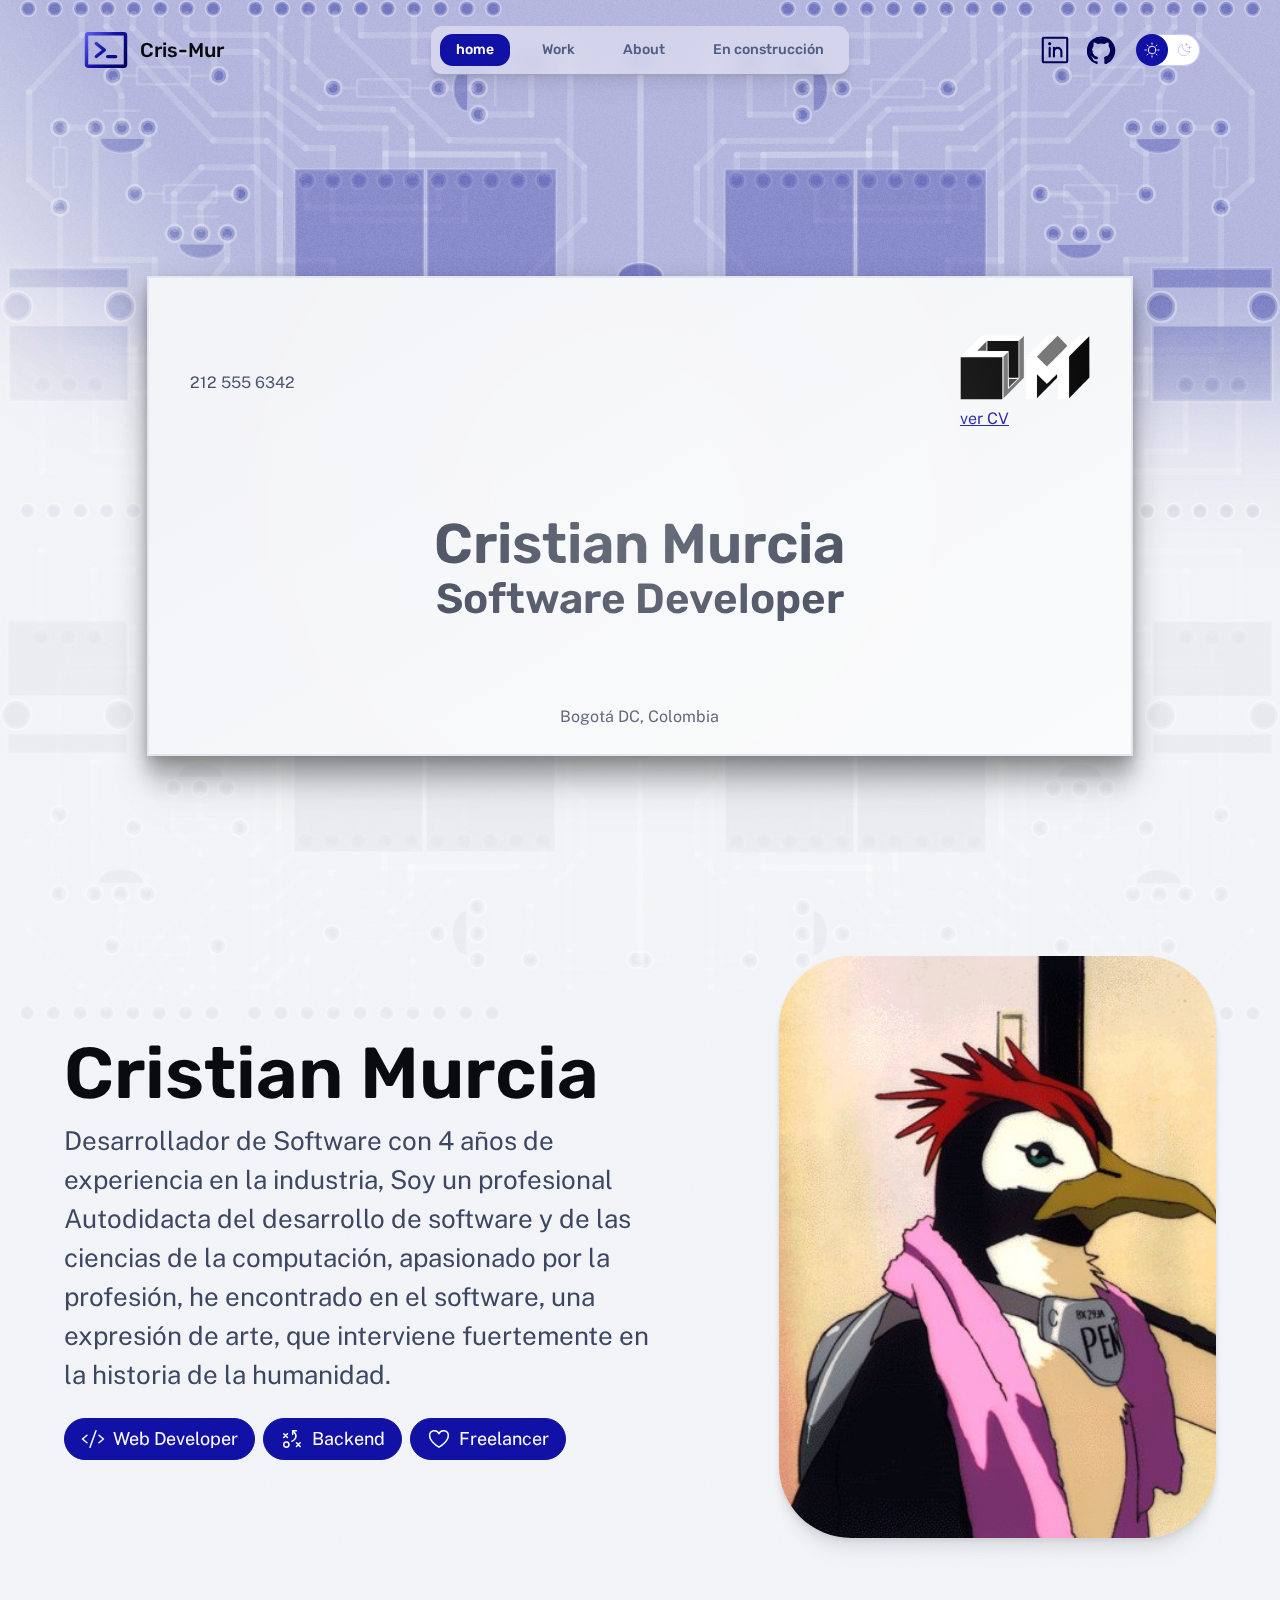
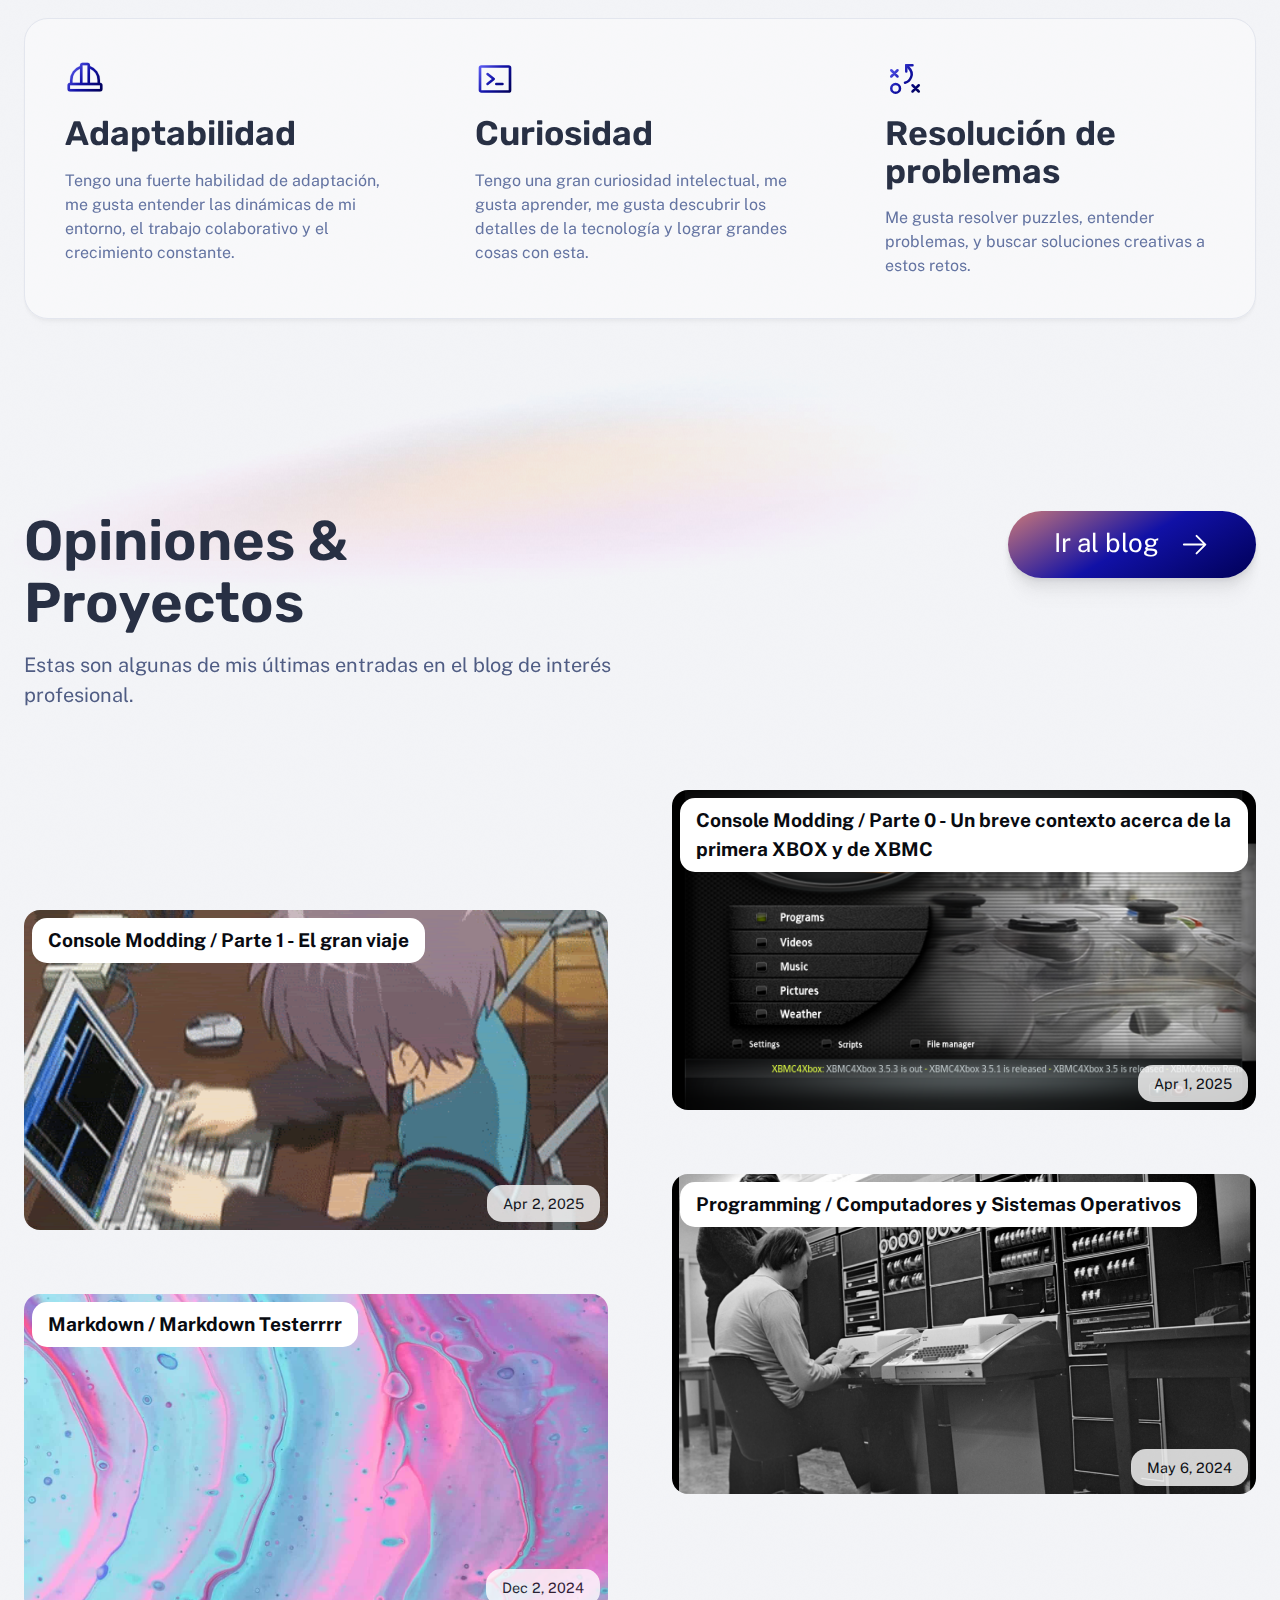
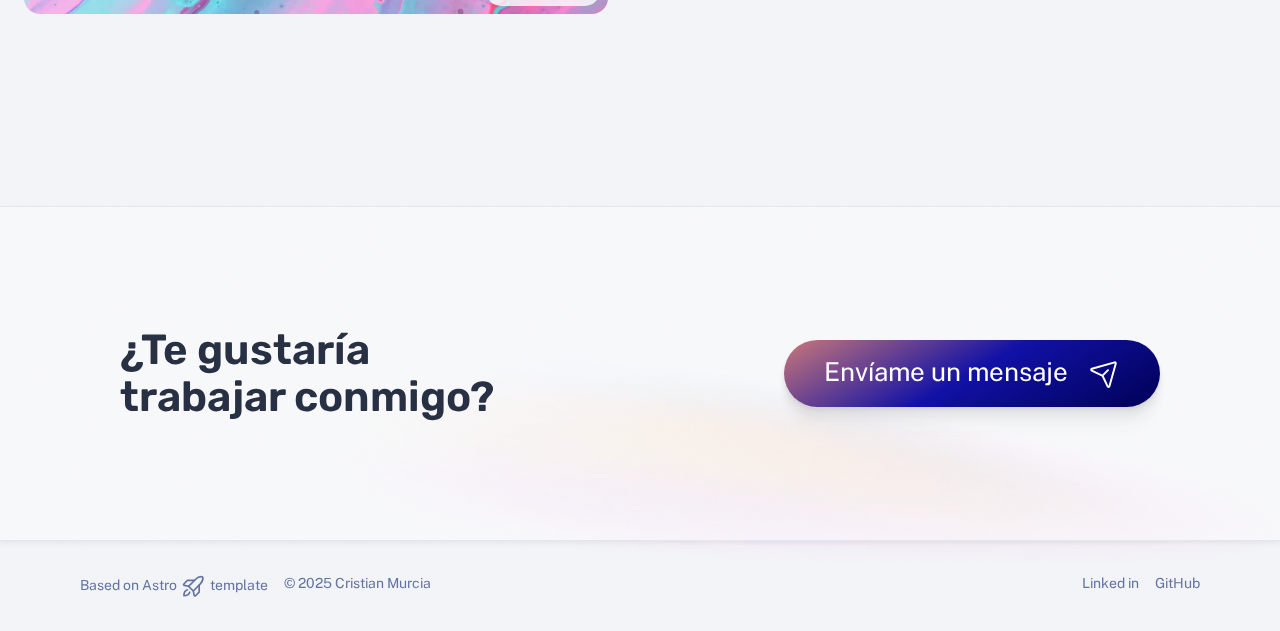
==== commit 03541c7d: "🚀 Automatic Deploy 2025-04-08 | - eb02507 | [hot fix][h1 size 4x to 3x] by [Cris-Mur]" ====
--- a/index.html
+++ b/index.html
@@ -34,9 +34,9 @@
 <link rel="stylesheet" href="/_astro/index.FJXk9JGC.css">
 <style>.grid[data-astro-cid-vc5tsdmu]{display:grid;grid-auto-rows:1fr;gap:1rem;list-style:none;padding:0}.grid[data-astro-cid-vc5tsdmu].small{grid-template-columns:1fr 1fr;gap:1.5rem}.grid[data-astro-cid-vc5tsdmu].small>:last-child:nth-child(odd){grid-column:1 / 3}@media (min-width: 50em){.grid[data-astro-cid-vc5tsdmu]{grid-template-columns:1fr 1fr;gap:4rem}.grid[data-astro-cid-vc5tsdmu].offset{--row-offset: 7.5rem;padding-bottom:var(--row-offset)}.grid[data-astro-cid-vc5tsdmu].offset>:nth-child(odd){transform:translateY(var(--row-offset))}.grid[data-astro-cid-vc5tsdmu].offset>:last-child:nth-child(odd){grid-column:2 / 3;transform:none}.grid[data-astro-cid-vc5tsdmu].small{display:flex;flex-wrap:wrap;justify-content:center;gap:2rem}.grid[data-astro-cid-vc5tsdmu].small>*{flex-basis:20rem}}.card[data-astro-cid-tajnclrz]{display:grid;grid-template-columns:1fr;grid-template-rows:1fr 1fr 1fr;grid-template-areas:"title" "description" "date";position:relative;width:auto;height:20rem;background-size:cover;background-position:center;color:var(--gray-0);text-decoration:none;border-radius:1rem;overflow:hidden;transition:all .3s ease-in-out}.card[data-astro-cid-tajnclrz]:before{content:"";position:absolute;inset:0;background-color:#0000;transition:background-color .3s ease-in-out}.card[data-astro-cid-tajnclrz]:hover:before,.card[data-astro-cid-tajnclrz]:focus-within:before{background-color:#00000080}.card[data-astro-cid-tajnclrz] .title[data-astro-cid-tajnclrz]{grid-area:title;align-self:start;justify-self:start;font-size:1.2em;font-weight:700;background:var(--gray-999);border-radius:.937rem;padding:.5rem 1rem;margin:.5rem;z-index:2}.card[data-astro-cid-tajnclrz] .description[data-astro-cid-tajnclrz]{grid-area:description;align-self:center;justify-self:center;text-align:center;opacity:0;transform:translateY(10px);transition:opacity .3s ease-in-out,transform .3s ease-in-out;z-index:2;padding:1rem;color:#fff}.card[data-astro-cid-tajnclrz]:hover .description[data-astro-cid-tajnclrz],.card[data-astro-cid-tajnclrz]:focus-within .description[data-astro-cid-tajnclrz]{opacity:1;transform:translateY(0)}.card[data-astro-cid-tajnclrz] .date[data-astro-cid-tajnclrz]{grid-area:date;align-self:end;justify-self:end;font-size:.9em;opacity:.8;background:var(--gray-999);border-radius:.937rem;padding:.5rem 1rem;margin:.5rem;z-index:2}
 .pill[data-astro-cid-2qeywk4b]{display:flex;padding:.5rem 1rem;gap:.5rem;color:var(--accent-text-over);border:1px solid var(--accent-regular);background-color:var(--accent-regular);border-radius:999rem;font-size:var(--text-md);line-height:1.35;white-space:nowrap}
-</style></head> <body data-astro-cid-37fxchfa> <div class="stack backgrounds" data-astro-cid-37fxchfa> <nav data-astro-cid-afdttjsk> <div class="menu-header" data-astro-cid-4wjx3xbn> <a href="/" class="site-title" data-astro-cid-cwxeprxr> <svg xmlns="http://www.w3.org/2000/svg" width="40" height="40" viewBox="0 0 256 256" aria-hidden="true" stroke="url(#icon-gradient-ozy5wfwt)" fill="url(#icon-gradient-ozy5wfwt)" style="--size:2.6em" class="astro-patnjmll" data-astro-cid-patnjmll> <g data-astro-cid-patnjmll><path fill="none" stroke-linecap="round" stroke-linejoin="round" stroke-width="16" d="m80 96 40 32-40 32m56 0h40"/><rect width="192" height="160" x="32" y="48" fill="none" stroke-linecap="round" stroke-linejoin="round" stroke-width="16.97" rx="8.5"/></g> <linearGradient id="icon-gradient-ozy5wfwt" x1="23" x2="235" y1="43" y2="202" gradientUnits="userSpaceOnUse" data-astro-cid-patnjmll> <stop stop-color="var(--gradient-stop-1)" data-astro-cid-patnjmll></stop> <stop offset=".5" stop-color="var(--gradient-stop-2)" data-astro-cid-patnjmll></stop> <stop offset="1" stop-color="var(--gradient-stop-3)" data-astro-cid-patnjmll></stop> </linearGradient> </svg>  Cris-Mur </a>  <menu-button data-astro-cid-5gnlnfox="true"> <template data-astro-cid-5gnlnfox> <button class="menu-button" aria-expanded="false" data-astro-cid-5gnlnfox> <span class="sr-only" data-astro-cid-5gnlnfox>Menu</span> <svg xmlns="http://www.w3.org/2000/svg" width="40" height="40" viewBox="0 0 256 256" aria-hidden="true" stroke="currentcolor" fill="currentcolor" class="astro-patnjmll" data-astro-cid-patnjmll> <g data-astro-cid-patnjmll><path stroke-linecap="round" stroke-linejoin="round" stroke-width="16" d="M40 128h176M40 64h176M40 192h176"/></g>  </svg>  </button> </template> </menu-button> <script type="module">class i extends HTMLElement{constructor(){super(),this.appendChild(this.querySelector("template").content.cloneNode(!0));const n=this.querySelector("button"),t=document.getElementById("menu-content");t.hidden=!0,t.classList.add("menu-content");const d=e=>{n.setAttribute("aria-expanded",e?"true":"false"),t.hidden=!e};n.addEventListener("click",()=>d(t.hidden));const s=e=>{d(e.matches),n.hidden=e.matches},c=window.matchMedia("(min-width: 50em)");s(c),c.addEventListener("change",s)}}customElements.define("menu-button",i);</script>  </div>  <noscript> <ul class="nav-items" data-astro-cid-b5ldzmkq> <li data-astro-cid-b5ldzmkq> <a aria-current="page" class="link" href="/" data-astro-cid-b5ldzmkq> home </a> </li><li data-astro-cid-b5ldzmkq> <a class="link" href="/work/" data-astro-cid-b5ldzmkq> Work </a> </li><li data-astro-cid-b5ldzmkq> <a class="link" href="/about/" data-astro-cid-b5ldzmkq> About </a> </li><li data-astro-cid-b5ldzmkq> <a class="link" href="/blog/" data-astro-cid-b5ldzmkq> En construcción </a> </li> </ul>  </noscript> <noscript> <div class="menu-footer" data-astro-cid-afdttjsk> <div class="socials" data-astro-cid-p2anfr35> <a href="https://linkedin.com/in/cris-mur" class="social" data-astro-cid-p2anfr35> <span class="sr-only" data-astro-cid-p2anfr35>Linked in</span> <svg xmlns="http://www.w3.org/2000/svg" width="40" height="40" viewBox="0 0 256 256" aria-hidden="true" stroke="currentcolor" fill="currentcolor" class="astro-patnjmll" data-astro-cid-patnjmll> <g data-astro-cid-patnjmll><rect width="184" height="184" x="36" y="36" fill="none" stroke-linecap="round" stroke-linejoin="round" stroke-width="16" rx="8"/><path fill="none" stroke-linecap="round" stroke-linejoin="round" stroke-width="16" d="M120 112v64m-32-64v64m32-36a28 28 0 0 1 56 0v36"/><circle stroke="none" cx="88" cy="80" r="12"/></g>  </svg>  </a><a href="https://github.com/cris-mur" class="social" data-astro-cid-p2anfr35> <span class="sr-only" data-astro-cid-p2anfr35>GitHub</span> <svg xmlns="http://www.w3.org/2000/svg" width="40" height="40" viewBox="0 0 256 256" aria-hidden="true" stroke="currentcolor" fill="currentcolor" class="astro-patnjmll" data-astro-cid-patnjmll> <g data-astro-cid-patnjmll><g stroke-linecap="round" stroke-linejoin="round"><path fill="none" stroke-width="14.7" d="M55.7 167.2c13.9 1 21.3 13.1 22.2 14.6 4.2 7.2 10.4 9.6 18.3 7.1l1.1-3.4a60.3 60.3 0 0 1-25.8-11.9c-12-10.1-18-25.6-18-46.3"/><path fill="none" stroke-width="16" d="M61.4 205.1a24.5 24.5 0 0 1-3-6.1c-3.2-7.9-7.1-10.6-7.8-11.1l-1-.6c-2.4-1.6-9.5-6.5-7.2-13.9 1.4-4.5 6-7.2 12.3-7.2h.8c4 .3 7.6 1.5 10.7 3.2-9.1-10.1-13.6-24.3-13.6-42.3 0-11.3 3.5-21.7 10.1-30.4A46.7 46.7 0 0 1 65 67.3a8.3 8.3 0 0 1 5-4.7c2.8-.9 13.3-2.7 33.2 9.9a105 105 0 0 1 50.5 0c19.9-12.6 30.4-10.8 33.2-9.9 2.3.7 4.1 2.4 5 4.7 5 12.7 4 23.2 2.6 29.4 6.7 8.7 10 18.9 10 30.4 0 42.6-25.8 54.7-43.6 58.7 1.4 4.1 2.2 8.8 2.2 13.7l-.1 23.4v2.3"/><path fill="none" stroke-width="16" d="M160.9 185.7c1.4 4.1 2.2 8.8 2.2 13.7l-.1 23.4v2.3A98.6 98.6 0 1 0 61.4 205c-1.4-2.1-11.3-17.5-11.8-17.8-2.4-1.6-9.5-6.5-7.2-13.9 1.4-4.5 6-7.2 12.3-7.2h.8c4 .3 7.6 1.5 10.7 3.2-9.1-10.1-13.6-24.3-13.6-42.3 0-11.3 3.5-21.7 10.1-30.4A46.4 46.4 0 0 1 65 67.3a8.3 8.3 0 0 1 5-4.7c2.8-.9 13.3-2.7 33.2 9.9a105 105 0 0 1 50.5 0c19.9-12.6 30.4-10.8 33.2-9.9 2.3.7 4.1 2.4 5 4.7 5 12.7 4 23.2 2.6 29.4 6.7 8.7 10 18.9 10 30.4.1 42.6-25.8 54.7-43.6 58.6z"/><path fill="none" stroke-width="18.7" d="m170.1 203.3 17.3-12 17.2-18.7 9.5-26.6v-27.9l-9.5-27.5" /><path fill="none" stroke-width="22.7" d="m92.1 57.3 23.3-4.6 18.7-1.4 29.3 5.4m-110 32.6-8 16-4 21.4.6 20.3 3.4 13" /><path fill="none" stroke-width="13.3" d="M28.8 133a100 100 0 0 0 66.9 94.4v-8.7c-22.4 1.8-33-11.5-35.6-19.8-3.4-8.6-7.8-11.4-8.5-11.8"/></g></g>  </svg>  </a> </div>  </div> </noscript> <div id="menu-content" hidden data-astro-cid-rfsm77qi> <ul class="nav-items" data-astro-cid-b5ldzmkq> <li data-astro-cid-b5ldzmkq> <a aria-current="page" class="link" href="/" data-astro-cid-b5ldzmkq> home </a> </li><li data-astro-cid-b5ldzmkq> <a class="link" href="/work/" data-astro-cid-b5ldzmkq> Work </a> </li><li data-astro-cid-b5ldzmkq> <a class="link" href="/about/" data-astro-cid-b5ldzmkq> About </a> </li><li data-astro-cid-b5ldzmkq> <a class="link" href="/blog/" data-astro-cid-b5ldzmkq> En construcción </a> </li> </ul>  <div class="menu-footer" data-astro-cid-rfsm77qi> <div class="socials" data-astro-cid-p2anfr35> <a href="https://linkedin.com/in/cris-mur" class="social" data-astro-cid-p2anfr35> <span class="sr-only" data-astro-cid-p2anfr35>Linked in</span> <svg xmlns="http://www.w3.org/2000/svg" width="40" height="40" viewBox="0 0 256 256" aria-hidden="true" stroke="currentcolor" fill="currentcolor" class="astro-patnjmll" data-astro-cid-patnjmll> <g data-astro-cid-patnjmll><rect width="184" height="184" x="36" y="36" fill="none" stroke-linecap="round" stroke-linejoin="round" stroke-width="16" rx="8"/><path fill="none" stroke-linecap="round" stroke-linejoin="round" stroke-width="16" d="M120 112v64m-32-64v64m32-36a28 28 0 0 1 56 0v36"/><circle stroke="none" cx="88" cy="80" r="12"/></g>  </svg>  </a><a href="https://github.com/cris-mur" class="social" data-astro-cid-p2anfr35> <span class="sr-only" data-astro-cid-p2anfr35>GitHub</span> <svg xmlns="http://www.w3.org/2000/svg" width="40" height="40" viewBox="0 0 256 256" aria-hidden="true" stroke="currentcolor" fill="currentcolor" class="astro-patnjmll" data-astro-cid-patnjmll> <g data-astro-cid-patnjmll><g stroke-linecap="round" stroke-linejoin="round"><path fill="none" stroke-width="14.7" d="M55.7 167.2c13.9 1 21.3 13.1 22.2 14.6 4.2 7.2 10.4 9.6 18.3 7.1l1.1-3.4a60.3 60.3 0 0 1-25.8-11.9c-12-10.1-18-25.6-18-46.3"/><path fill="none" stroke-width="16" d="M61.4 205.1a24.5 24.5 0 0 1-3-6.1c-3.2-7.9-7.1-10.6-7.8-11.1l-1-.6c-2.4-1.6-9.5-6.5-7.2-13.9 1.4-4.5 6-7.2 12.3-7.2h.8c4 .3 7.6 1.5 10.7 3.2-9.1-10.1-13.6-24.3-13.6-42.3 0-11.3 3.5-21.7 10.1-30.4A46.7 46.7 0 0 1 65 67.3a8.3 8.3 0 0 1 5-4.7c2.8-.9 13.3-2.7 33.2 9.9a105 105 0 0 1 50.5 0c19.9-12.6 30.4-10.8 33.2-9.9 2.3.7 4.1 2.4 5 4.7 5 12.7 4 23.2 2.6 29.4 6.7 8.7 10 18.9 10 30.4 0 42.6-25.8 54.7-43.6 58.7 1.4 4.1 2.2 8.8 2.2 13.7l-.1 23.4v2.3"/><path fill="none" stroke-width="16" d="M160.9 185.7c1.4 4.1 2.2 8.8 2.2 13.7l-.1 23.4v2.3A98.6 98.6 0 1 0 61.4 205c-1.4-2.1-11.3-17.5-11.8-17.8-2.4-1.6-9.5-6.5-7.2-13.9 1.4-4.5 6-7.2 12.3-7.2h.8c4 .3 7.6 1.5 10.7 3.2-9.1-10.1-13.6-24.3-13.6-42.3 0-11.3 3.5-21.7 10.1-30.4A46.4 46.4 0 0 1 65 67.3a8.3 8.3 0 0 1 5-4.7c2.8-.9 13.3-2.7 33.2 9.9a105 105 0 0 1 50.5 0c19.9-12.6 30.4-10.8 33.2-9.9 2.3.7 4.1 2.4 5 4.7 5 12.7 4 23.2 2.6 29.4 6.7 8.7 10 18.9 10 30.4.1 42.6-25.8 54.7-43.6 58.6z"/><path fill="none" stroke-width="18.7" d="m170.1 203.3 17.3-12 17.2-18.7 9.5-26.6v-27.9l-9.5-27.5" /><path fill="none" stroke-width="22.7" d="m92.1 57.3 23.3-4.6 18.7-1.4 29.3 5.4m-110 32.6-8 16-4 21.4.6 20.3 3.4 13" /><path fill="none" stroke-width="13.3" d="M28.8 133a100 100 0 0 0 66.9 94.4v-8.7c-22.4 1.8-33-11.5-35.6-19.8-3.4-8.6-7.8-11.4-8.5-11.8"/></g></g>  </svg>  </a> </div>  <div class="theme-toggle" data-astro-cid-44khh6qq> <theme-toggle data-astro-cid-x3pjskd3="true"> <button data-astro-cid-x3pjskd3> <span class="sr-only" data-astro-cid-x3pjskd3>Dark theme</span> <span class="icon light" data-astro-cid-x3pjskd3><svg xmlns="http://www.w3.org/2000/svg" width="40" height="40" viewBox="0 0 256 256" aria-hidden="true" stroke="currentcolor" fill="currentcolor" class="astro-patnjmll" data-astro-cid-patnjmll> <g data-astro-cid-patnjmll><circle cx="128" cy="128" r="60" fill="none" stroke-linecap="round" stroke-linejoin="round" stroke-width="16"/><path fill="none" stroke-linecap="round" stroke-linejoin="round" stroke-width="16" d="M128 36V16M63 63 49 49m-13 79H16m47 65-14 14m79 13v20m65-47 14 14m13-79h20m-47-65 14-14"/></g>  </svg> </span> <span class="icon dark" data-astro-cid-x3pjskd3><svg xmlns="http://www.w3.org/2000/svg" width="40" height="40" viewBox="0 0 256 256" aria-hidden="true" stroke="currentcolor" fill="currentcolor" class="astro-patnjmll" data-astro-cid-patnjmll> <g data-astro-cid-patnjmll><path fill="none" stroke-linecap="round" stroke-linejoin="round" stroke-width="16" d="M216 112V64m24 24h-48m-24-64v32m16-16h-32m65 113A92 92 0 0 1 103 39h0a92 92 0 1 0 114 114Z"/></g>  </svg> </span> </button> </theme-toggle>  <script type="module">class n extends HTMLElement{constructor(){super();const e=this.querySelector("button"),t=s=>{document.documentElement.classList[s?"add":"remove"]("theme-dark"),e.setAttribute("aria-pressed",String(s))};e.addEventListener("click",()=>t(!this.isDark())),t(this.isDark())}isDark(){return document.documentElement.classList.contains("theme-dark")}}customElements.define("theme-toggle",n);</script> </div>  </div> </div>  </nav>   <div class="stack gap-20 lg:gap-48"> <div class="wrapper stack gap-8 lg:gap-20" data-astro-cid-dvjfjjxu> <div class="stack business-card" data-astro-cid-7yxbqzmk> <div class="card" data-astro-cid-7yxbqzmk> <span class="inner-card" data-astro-cid-7yxbqzmk> <div class="line-one" data-astro-cid-7yxbqzmk> <span data-astro-cid-7yxbqzmk>212 555 6342</span> <a href="/assets/profile/curriculum_vitae_esp.pdf" data-astro-cid-7yxbqzmk> <div class="logo" data-astro-cid-7yxbqzmk> <img src="/assets/business-card/logo.svg" alt="Cris-Mur Logo" width="130rem" data-astro-cid-7yxbqzmk> </div>
+</style></head> <body data-astro-cid-37fxchfa> <div class="stack backgrounds" data-astro-cid-37fxchfa> <nav data-astro-cid-afdttjsk> <div class="menu-header" data-astro-cid-4wjx3xbn> <a href="/" class="site-title" data-astro-cid-cwxeprxr> <svg xmlns="http://www.w3.org/2000/svg" width="40" height="40" viewBox="0 0 256 256" aria-hidden="true" stroke="url(#icon-gradient-21krptrwd)" fill="url(#icon-gradient-21krptrwd)" style="--size:2.6em" class="astro-patnjmll" data-astro-cid-patnjmll> <g data-astro-cid-patnjmll><path fill="none" stroke-linecap="round" stroke-linejoin="round" stroke-width="16" d="m80 96 40 32-40 32m56 0h40"/><rect width="192" height="160" x="32" y="48" fill="none" stroke-linecap="round" stroke-linejoin="round" stroke-width="16.97" rx="8.5"/></g> <linearGradient id="icon-gradient-21krptrwd" x1="23" x2="235" y1="43" y2="202" gradientUnits="userSpaceOnUse" data-astro-cid-patnjmll> <stop stop-color="var(--gradient-stop-1)" data-astro-cid-patnjmll></stop> <stop offset=".5" stop-color="var(--gradient-stop-2)" data-astro-cid-patnjmll></stop> <stop offset="1" stop-color="var(--gradient-stop-3)" data-astro-cid-patnjmll></stop> </linearGradient> </svg>  Cris-Mur </a>  <menu-button data-astro-cid-5gnlnfox="true"> <template data-astro-cid-5gnlnfox> <button class="menu-button" aria-expanded="false" data-astro-cid-5gnlnfox> <span class="sr-only" data-astro-cid-5gnlnfox>Menu</span> <svg xmlns="http://www.w3.org/2000/svg" width="40" height="40" viewBox="0 0 256 256" aria-hidden="true" stroke="currentcolor" fill="currentcolor" class="astro-patnjmll" data-astro-cid-patnjmll> <g data-astro-cid-patnjmll><path stroke-linecap="round" stroke-linejoin="round" stroke-width="16" d="M40 128h176M40 64h176M40 192h176"/></g>  </svg>  </button> </template> </menu-button> <script type="module">class i extends HTMLElement{constructor(){super(),this.appendChild(this.querySelector("template").content.cloneNode(!0));const n=this.querySelector("button"),t=document.getElementById("menu-content");t.hidden=!0,t.classList.add("menu-content");const d=e=>{n.setAttribute("aria-expanded",e?"true":"false"),t.hidden=!e};n.addEventListener("click",()=>d(t.hidden));const s=e=>{d(e.matches),n.hidden=e.matches},c=window.matchMedia("(min-width: 50em)");s(c),c.addEventListener("change",s)}}customElements.define("menu-button",i);</script>  </div>  <noscript> <ul class="nav-items" data-astro-cid-b5ldzmkq> <li data-astro-cid-b5ldzmkq> <a aria-current="page" class="link" href="/" data-astro-cid-b5ldzmkq> home </a> </li><li data-astro-cid-b5ldzmkq> <a class="link" href="/work/" data-astro-cid-b5ldzmkq> Work </a> </li><li data-astro-cid-b5ldzmkq> <a class="link" href="/about/" data-astro-cid-b5ldzmkq> About </a> </li><li data-astro-cid-b5ldzmkq> <a class="link" href="/blog/" data-astro-cid-b5ldzmkq> En construcción </a> </li> </ul>  </noscript> <noscript> <div class="menu-footer" data-astro-cid-afdttjsk> <div class="socials" data-astro-cid-p2anfr35> <a href="https://linkedin.com/in/cris-mur" class="social" data-astro-cid-p2anfr35> <span class="sr-only" data-astro-cid-p2anfr35>Linked in</span> <svg xmlns="http://www.w3.org/2000/svg" width="40" height="40" viewBox="0 0 256 256" aria-hidden="true" stroke="currentcolor" fill="currentcolor" class="astro-patnjmll" data-astro-cid-patnjmll> <g data-astro-cid-patnjmll><rect width="184" height="184" x="36" y="36" fill="none" stroke-linecap="round" stroke-linejoin="round" stroke-width="16" rx="8"/><path fill="none" stroke-linecap="round" stroke-linejoin="round" stroke-width="16" d="M120 112v64m-32-64v64m32-36a28 28 0 0 1 56 0v36"/><circle stroke="none" cx="88" cy="80" r="12"/></g>  </svg>  </a><a href="https://github.com/cris-mur" class="social" data-astro-cid-p2anfr35> <span class="sr-only" data-astro-cid-p2anfr35>GitHub</span> <svg xmlns="http://www.w3.org/2000/svg" width="40" height="40" viewBox="0 0 256 256" aria-hidden="true" stroke="currentcolor" fill="currentcolor" class="astro-patnjmll" data-astro-cid-patnjmll> <g data-astro-cid-patnjmll><g stroke-linecap="round" stroke-linejoin="round"><path fill="none" stroke-width="14.7" d="M55.7 167.2c13.9 1 21.3 13.1 22.2 14.6 4.2 7.2 10.4 9.6 18.3 7.1l1.1-3.4a60.3 60.3 0 0 1-25.8-11.9c-12-10.1-18-25.6-18-46.3"/><path fill="none" stroke-width="16" d="M61.4 205.1a24.5 24.5 0 0 1-3-6.1c-3.2-7.9-7.1-10.6-7.8-11.1l-1-.6c-2.4-1.6-9.5-6.5-7.2-13.9 1.4-4.5 6-7.2 12.3-7.2h.8c4 .3 7.6 1.5 10.7 3.2-9.1-10.1-13.6-24.3-13.6-42.3 0-11.3 3.5-21.7 10.1-30.4A46.7 46.7 0 0 1 65 67.3a8.3 8.3 0 0 1 5-4.7c2.8-.9 13.3-2.7 33.2 9.9a105 105 0 0 1 50.5 0c19.9-12.6 30.4-10.8 33.2-9.9 2.3.7 4.1 2.4 5 4.7 5 12.7 4 23.2 2.6 29.4 6.7 8.7 10 18.9 10 30.4 0 42.6-25.8 54.7-43.6 58.7 1.4 4.1 2.2 8.8 2.2 13.7l-.1 23.4v2.3"/><path fill="none" stroke-width="16" d="M160.9 185.7c1.4 4.1 2.2 8.8 2.2 13.7l-.1 23.4v2.3A98.6 98.6 0 1 0 61.4 205c-1.4-2.1-11.3-17.5-11.8-17.8-2.4-1.6-9.5-6.5-7.2-13.9 1.4-4.5 6-7.2 12.3-7.2h.8c4 .3 7.6 1.5 10.7 3.2-9.1-10.1-13.6-24.3-13.6-42.3 0-11.3 3.5-21.7 10.1-30.4A46.4 46.4 0 0 1 65 67.3a8.3 8.3 0 0 1 5-4.7c2.8-.9 13.3-2.7 33.2 9.9a105 105 0 0 1 50.5 0c19.9-12.6 30.4-10.8 33.2-9.9 2.3.7 4.1 2.4 5 4.7 5 12.7 4 23.2 2.6 29.4 6.7 8.7 10 18.9 10 30.4.1 42.6-25.8 54.7-43.6 58.6z"/><path fill="none" stroke-width="18.7" d="m170.1 203.3 17.3-12 17.2-18.7 9.5-26.6v-27.9l-9.5-27.5" /><path fill="none" stroke-width="22.7" d="m92.1 57.3 23.3-4.6 18.7-1.4 29.3 5.4m-110 32.6-8 16-4 21.4.6 20.3 3.4 13" /><path fill="none" stroke-width="13.3" d="M28.8 133a100 100 0 0 0 66.9 94.4v-8.7c-22.4 1.8-33-11.5-35.6-19.8-3.4-8.6-7.8-11.4-8.5-11.8"/></g></g>  </svg>  </a> </div>  </div> </noscript> <div id="menu-content" hidden data-astro-cid-rfsm77qi> <ul class="nav-items" data-astro-cid-b5ldzmkq> <li data-astro-cid-b5ldzmkq> <a aria-current="page" class="link" href="/" data-astro-cid-b5ldzmkq> home </a> </li><li data-astro-cid-b5ldzmkq> <a class="link" href="/work/" data-astro-cid-b5ldzmkq> Work </a> </li><li data-astro-cid-b5ldzmkq> <a class="link" href="/about/" data-astro-cid-b5ldzmkq> About </a> </li><li data-astro-cid-b5ldzmkq> <a class="link" href="/blog/" data-astro-cid-b5ldzmkq> En construcción </a> </li> </ul>  <div class="menu-footer" data-astro-cid-rfsm77qi> <div class="socials" data-astro-cid-p2anfr35> <a href="https://linkedin.com/in/cris-mur" class="social" data-astro-cid-p2anfr35> <span class="sr-only" data-astro-cid-p2anfr35>Linked in</span> <svg xmlns="http://www.w3.org/2000/svg" width="40" height="40" viewBox="0 0 256 256" aria-hidden="true" stroke="currentcolor" fill="currentcolor" class="astro-patnjmll" data-astro-cid-patnjmll> <g data-astro-cid-patnjmll><rect width="184" height="184" x="36" y="36" fill="none" stroke-linecap="round" stroke-linejoin="round" stroke-width="16" rx="8"/><path fill="none" stroke-linecap="round" stroke-linejoin="round" stroke-width="16" d="M120 112v64m-32-64v64m32-36a28 28 0 0 1 56 0v36"/><circle stroke="none" cx="88" cy="80" r="12"/></g>  </svg>  </a><a href="https://github.com/cris-mur" class="social" data-astro-cid-p2anfr35> <span class="sr-only" data-astro-cid-p2anfr35>GitHub</span> <svg xmlns="http://www.w3.org/2000/svg" width="40" height="40" viewBox="0 0 256 256" aria-hidden="true" stroke="currentcolor" fill="currentcolor" class="astro-patnjmll" data-astro-cid-patnjmll> <g data-astro-cid-patnjmll><g stroke-linecap="round" stroke-linejoin="round"><path fill="none" stroke-width="14.7" d="M55.7 167.2c13.9 1 21.3 13.1 22.2 14.6 4.2 7.2 10.4 9.6 18.3 7.1l1.1-3.4a60.3 60.3 0 0 1-25.8-11.9c-12-10.1-18-25.6-18-46.3"/><path fill="none" stroke-width="16" d="M61.4 205.1a24.5 24.5 0 0 1-3-6.1c-3.2-7.9-7.1-10.6-7.8-11.1l-1-.6c-2.4-1.6-9.5-6.5-7.2-13.9 1.4-4.5 6-7.2 12.3-7.2h.8c4 .3 7.6 1.5 10.7 3.2-9.1-10.1-13.6-24.3-13.6-42.3 0-11.3 3.5-21.7 10.1-30.4A46.7 46.7 0 0 1 65 67.3a8.3 8.3 0 0 1 5-4.7c2.8-.9 13.3-2.7 33.2 9.9a105 105 0 0 1 50.5 0c19.9-12.6 30.4-10.8 33.2-9.9 2.3.7 4.1 2.4 5 4.7 5 12.7 4 23.2 2.6 29.4 6.7 8.7 10 18.9 10 30.4 0 42.6-25.8 54.7-43.6 58.7 1.4 4.1 2.2 8.8 2.2 13.7l-.1 23.4v2.3"/><path fill="none" stroke-width="16" d="M160.9 185.7c1.4 4.1 2.2 8.8 2.2 13.7l-.1 23.4v2.3A98.6 98.6 0 1 0 61.4 205c-1.4-2.1-11.3-17.5-11.8-17.8-2.4-1.6-9.5-6.5-7.2-13.9 1.4-4.5 6-7.2 12.3-7.2h.8c4 .3 7.6 1.5 10.7 3.2-9.1-10.1-13.6-24.3-13.6-42.3 0-11.3 3.5-21.7 10.1-30.4A46.4 46.4 0 0 1 65 67.3a8.3 8.3 0 0 1 5-4.7c2.8-.9 13.3-2.7 33.2 9.9a105 105 0 0 1 50.5 0c19.9-12.6 30.4-10.8 33.2-9.9 2.3.7 4.1 2.4 5 4.7 5 12.7 4 23.2 2.6 29.4 6.7 8.7 10 18.9 10 30.4.1 42.6-25.8 54.7-43.6 58.6z"/><path fill="none" stroke-width="18.7" d="m170.1 203.3 17.3-12 17.2-18.7 9.5-26.6v-27.9l-9.5-27.5" /><path fill="none" stroke-width="22.7" d="m92.1 57.3 23.3-4.6 18.7-1.4 29.3 5.4m-110 32.6-8 16-4 21.4.6 20.3 3.4 13" /><path fill="none" stroke-width="13.3" d="M28.8 133a100 100 0 0 0 66.9 94.4v-8.7c-22.4 1.8-33-11.5-35.6-19.8-3.4-8.6-7.8-11.4-8.5-11.8"/></g></g>  </svg>  </a> </div>  <div class="theme-toggle" data-astro-cid-44khh6qq> <theme-toggle data-astro-cid-x3pjskd3="true"> <button data-astro-cid-x3pjskd3> <span class="sr-only" data-astro-cid-x3pjskd3>Dark theme</span> <span class="icon light" data-astro-cid-x3pjskd3><svg xmlns="http://www.w3.org/2000/svg" width="40" height="40" viewBox="0 0 256 256" aria-hidden="true" stroke="currentcolor" fill="currentcolor" class="astro-patnjmll" data-astro-cid-patnjmll> <g data-astro-cid-patnjmll><circle cx="128" cy="128" r="60" fill="none" stroke-linecap="round" stroke-linejoin="round" stroke-width="16"/><path fill="none" stroke-linecap="round" stroke-linejoin="round" stroke-width="16" d="M128 36V16M63 63 49 49m-13 79H16m47 65-14 14m79 13v20m65-47 14 14m13-79h20m-47-65 14-14"/></g>  </svg> </span> <span class="icon dark" data-astro-cid-x3pjskd3><svg xmlns="http://www.w3.org/2000/svg" width="40" height="40" viewBox="0 0 256 256" aria-hidden="true" stroke="currentcolor" fill="currentcolor" class="astro-patnjmll" data-astro-cid-patnjmll> <g data-astro-cid-patnjmll><path fill="none" stroke-linecap="round" stroke-linejoin="round" stroke-width="16" d="M216 112V64m24 24h-48m-24-64v32m16-16h-32m65 113A92 92 0 0 1 103 39h0a92 92 0 1 0 114 114Z"/></g>  </svg> </span> </button> </theme-toggle>  <script type="module">class n extends HTMLElement{constructor(){super();const e=this.querySelector("button"),t=s=>{document.documentElement.classList[s?"add":"remove"]("theme-dark"),e.setAttribute("aria-pressed",String(s))};e.addEventListener("click",()=>t(!this.isDark())),t(this.isDark())}isDark(){return document.documentElement.classList.contains("theme-dark")}}customElements.define("theme-toggle",n);</script> </div>  </div> </div>  </nav>   <div class="stack gap-20 lg:gap-48"> <div class="wrapper stack gap-8 lg:gap-20" data-astro-cid-dvjfjjxu> <div class="stack business-card" data-astro-cid-7yxbqzmk> <div class="card" data-astro-cid-7yxbqzmk> <span class="inner-card" data-astro-cid-7yxbqzmk> <div class="line-one" data-astro-cid-7yxbqzmk> <span data-astro-cid-7yxbqzmk>212 555 6342</span> <a href="/assets/profile/curriculum_vitae_esp.pdf" data-astro-cid-7yxbqzmk> <div class="logo" data-astro-cid-7yxbqzmk> <img src="/assets/business-card/logo.svg" alt="Cris-Mur Logo" width="130rem" data-astro-cid-7yxbqzmk> </div>
 ver CV
-</a> </div> <div class="card-title" data-astro-cid-7yxbqzmk> <h2 data-astro-cid-7yxbqzmk>Cristian Murcia</h2> <h3 data-astro-cid-7yxbqzmk>Software Developer</h3> </div> <div class="place" data-astro-cid-7yxbqzmk> <p data-astro-cid-7yxbqzmk>Bogotá DC, Colombia</p> </div> <!-- to store the glare effect --> <span class="glare" data-astro-cid-7yxbqzmk></span> </span> </div> </div>  <script type="module">let s=function(t,e,l){let d="var(--card-shadow-color)";l.getAttribute("data-filter-color")!==null&&(d=l.getAttribute("data-filter-color")),l.classList.add("animated");let a=Math.abs(e.getBoundingClientRect().x-t.clientX),o=Math.abs(e.getBoundingClientRect().y-t.clientY),r=e.getBoundingClientRect().width/2,c=e.getBoundingClientRect().height/2,n=(a-r)/20,i=(o-c)/14,u=(1-a/(r*2))*100,g=(1-o/(c*2))*100;e.querySelector(".glare").style.background=`radial-gradient(circle at ${u}% ${g}%, var(--card-glare-color), transparent)`,l.style.perspective=`${r*6}px`,e.style.perspective=`${r*6}px`,e.style.transform=`rotateY(${n}deg) rotateX(${-i}deg) scale(1.04)`,l.getAttribute("data-custom-perspective")!==null&&(l.style.perspective=`${l.getAttribute("data-custom-perspective")}`);let h=(a-r)/3,f=(o-c)/6;e.style.filter=`drop-shadow(${-h}px ${-f}px 15px ${d})`};document.querySelectorAll(".business-card").forEach(function(t){t.addEventListener("mouseenter",function(e){s(e,this.querySelector(".card"),this)}),t.addEventListener("mousemove",function(e){s(e,this.querySelector(".card"),this)}),t.addEventListener("mouseleave",function(e){let l="var(--card-shadow-color)";t.getAttribute("data-filter-color")!==null&&(l=t.getAttribute("data-filter-color")),t.classList.remove("animated"),t.querySelector(".card").style.transform="rotateY(0deg) rotateX(0deg) scale(1)",t.querySelector(".card").style.filter=`drop-shadow(0 10px 15px ${l})`})});</script> <header class="hero" data-astro-cid-dvjfjjxu> <div class="hero stack gap-4 start" data-astro-cid-bbe6dxrz> <div class="stack gap-2" data-astro-cid-bbe6dxrz> <h1 class="title" data-astro-cid-bbe6dxrz>Cristian Murcia</h1> <p class="tagline" data-astro-cid-bbe6dxrz>Desarrollador de Software con 4 años de experiencia en la industria, Soy un profesional Autodidacta del desarrollo de software y de las ciencias de la computación, apasionado por la profesión, he encontrado en el software, una expresión de arte, que interviene fuertemente en la historia de la humanidad.</p> </div>  <div class="roles" data-astro-cid-by7qg7b3> <div class="pill" data-astro-cid-2qeywk4b> <svg xmlns="http://www.w3.org/2000/svg" width="40" height="40" viewBox="0 0 256 256" aria-hidden="true" stroke="currentcolor" fill="currentcolor" style="--size:1.33em" class="astro-patnjmll" data-astro-cid-patnjmll> <g data-astro-cid-patnjmll><path fill="none" stroke-linecap="round" stroke-linejoin="round" stroke-width="16" d="m64 88-48 40 48 40m128-80 48 40-48 40M160 40 96 216"/></g>  </svg>  Web Developer</div> <div class="pill" data-astro-cid-2qeywk4b> <svg xmlns="http://www.w3.org/2000/svg" width="40" height="40" viewBox="0 0 256 256" aria-hidden="true" stroke="currentcolor" fill="currentcolor" style="--size:1.33em" class="astro-patnjmll" data-astro-cid-patnjmll> <g data-astro-cid-patnjmll><circle cx="68" cy="188" r="28" fill="none" stroke-linecap="round" stroke-linejoin="round" stroke-width="16"/><path fill="none" stroke-linecap="round" stroke-linejoin="round" stroke-width="16" d="m40 72 40 40m0-40-40 40m136 56 40 40m0-40-40 40M136 80V40h40"/><path fill="none" stroke-linecap="round" stroke-linejoin="round" stroke-width="16" d="m136 40 16 16c40 40 8 88-24 96"/></g>  </svg>  Backend</div> <div class="pill" data-astro-cid-2qeywk4b> <svg xmlns="http://www.w3.org/2000/svg" width="40" height="40" viewBox="0 0 256 256" aria-hidden="true" stroke="currentcolor" fill="currentcolor" style="--size:1.33em" class="astro-patnjmll" data-astro-cid-patnjmll> <g data-astro-cid-patnjmll><path fill="none" stroke-linecap="round" stroke-linejoin="round" stroke-width="16" d="M128 216S28 160 28 92a52 52 0 0 1 100-20h0a52 52 0 0 1 100 20c0 68-100 124-100 124Z"/></g>  </svg>  Freelancer</div>  </div>   </div>  <img alt="Pen Pen Portrait" src="assets/profile/portrait.jpg" width="480" height="620" data-astro-cid-dvjfjjxu> </header> <section class="box skills" data-astro-cid-5qd7ts44> <div class="stack gap-2 lg:gap-4" data-astro-cid-5qd7ts44> <svg xmlns="http://www.w3.org/2000/svg" width="40" height="40" viewBox="0 0 256 256" aria-hidden="true" stroke="url(#icon-gradient-3f8opozkh)" fill="url(#icon-gradient-3f8opozkh)" style="--size:2.5rem" class="astro-patnjmll" data-astro-cid-patnjmll> <g data-astro-cid-patnjmll><path d="M224,152V136a96.37,96.37,0,0,0-64-90.51V40a16,16,0,0,0-16-16H112A16,16,0,0,0,96,40v5.49A96.37,96.37,0,0,0,32,136v16a16,16,0,0,0-16,16v24a16,16,0,0,0,16,16H224a16,16,0,0,0,16-16V168A16,16,0,0,0,224,152Zm-16-16v16H160V62.67A80.36,80.36,0,0,1,208,136ZM144,40V152H112V40ZM48,136A80.36,80.36,0,0,1,96,62.67V152H48Zm176,56H32V168H224v24Z"></path></g> <linearGradient id="icon-gradient-3f8opozkh" x1="23" x2="235" y1="43" y2="202" gradientUnits="userSpaceOnUse" data-astro-cid-patnjmll> <stop stop-color="var(--gradient-stop-1)" data-astro-cid-patnjmll></stop> <stop offset=".5" stop-color="var(--gradient-stop-2)" data-astro-cid-patnjmll></stop> <stop offset="1" stop-color="var(--gradient-stop-3)" data-astro-cid-patnjmll></stop> </linearGradient> </svg>  <h2 data-astro-cid-5qd7ts44>Adaptabilidad</h2> <p data-astro-cid-5qd7ts44>Tengo una fuerte habilidad de adaptación, me gusta entender las dinámicas de mi entorno, el trabajo colaborativo y el crecimiento constante.</p> </div><div class="stack gap-2 lg:gap-4" data-astro-cid-5qd7ts44> <svg xmlns="http://www.w3.org/2000/svg" width="40" height="40" viewBox="0 0 256 256" aria-hidden="true" stroke="url(#icon-gradient-xyz6m54o)" fill="url(#icon-gradient-xyz6m54o)" style="--size:2.5rem" class="astro-patnjmll" data-astro-cid-patnjmll> <g data-astro-cid-patnjmll><path fill="none" stroke-linecap="round" stroke-linejoin="round" stroke-width="16" d="m80 96 40 32-40 32m56 0h40"/><rect width="192" height="160" x="32" y="48" fill="none" stroke-linecap="round" stroke-linejoin="round" stroke-width="16.97" rx="8.5"/></g> <linearGradient id="icon-gradient-xyz6m54o" x1="23" x2="235" y1="43" y2="202" gradientUnits="userSpaceOnUse" data-astro-cid-patnjmll> <stop stop-color="var(--gradient-stop-1)" data-astro-cid-patnjmll></stop> <stop offset=".5" stop-color="var(--gradient-stop-2)" data-astro-cid-patnjmll></stop> <stop offset="1" stop-color="var(--gradient-stop-3)" data-astro-cid-patnjmll></stop> </linearGradient> </svg>  <h2 data-astro-cid-5qd7ts44>Curiosidad</h2> <p data-astro-cid-5qd7ts44>Tengo una gran curiosidad intelectual, me gusta aprender, me gusta descubrir los detalles de la tecnología y lograr grandes cosas con esta.</p> </div><div class="stack gap-2 lg:gap-4" data-astro-cid-5qd7ts44> <svg xmlns="http://www.w3.org/2000/svg" width="40" height="40" viewBox="0 0 256 256" aria-hidden="true" stroke="url(#icon-gradient-qiuhxo9p)" fill="url(#icon-gradient-qiuhxo9p)" style="--size:2.5rem" class="astro-patnjmll" data-astro-cid-patnjmll> <g data-astro-cid-patnjmll><circle cx="68" cy="188" r="28" fill="none" stroke-linecap="round" stroke-linejoin="round" stroke-width="16"/><path fill="none" stroke-linecap="round" stroke-linejoin="round" stroke-width="16" d="m40 72 40 40m0-40-40 40m136 56 40 40m0-40-40 40M136 80V40h40"/><path fill="none" stroke-linecap="round" stroke-linejoin="round" stroke-width="16" d="m136 40 16 16c40 40 8 88-24 96"/></g> <linearGradient id="icon-gradient-qiuhxo9p" x1="23" x2="235" y1="43" y2="202" gradientUnits="userSpaceOnUse" data-astro-cid-patnjmll> <stop stop-color="var(--gradient-stop-1)" data-astro-cid-patnjmll></stop> <stop offset=".5" stop-color="var(--gradient-stop-2)" data-astro-cid-patnjmll></stop> <stop offset="1" stop-color="var(--gradient-stop-3)" data-astro-cid-patnjmll></stop> </linearGradient> </svg>  <h2 data-astro-cid-5qd7ts44>Resolución de problemas</h2> <p data-astro-cid-5qd7ts44>Me gusta resolver puzzles, entender problemas, y buscar soluciones creativas a estos retos.</p> </div> </section>  </div>  <main class="wrapper stack gap-20 lg:gap-48"> <!-- Work Space --> <section class="section with-background with-cta" data-astro-cid-xews57nk> <header class="section-header stack gap-2 lg:gap-4" data-astro-cid-xews57nk> <h3 data-astro-cid-xews57nk>Opiniones &amp; Proyectos</h3> <p data-astro-cid-xews57nk> Estas son algunas de mis últimas entradas en el blog de interés profesional. </p> </header> <div class="gallery" data-astro-cid-xews57nk> <ul class="grid offset" data-astro-cid-vc5tsdmu> <li> <a class="card" href="/work/console-modding/xbox-og/replacement-of-xbmc-web-interface" style="background-image:url(/assets/work/attach/consoleModsArticles/XBMC/programming.gif)" data-astro-cid-tajnclrz> <span class="title" data-astro-cid-tajnclrz>Console Modding / Parte 1 - El gran viaje</span> <span class="description" data-astro-cid-tajnclrz>Acercamiento a la interfaz WEB de XBMC, primeras impresiones de un software del 2017.
+</a> </div> <div class="card-title" data-astro-cid-7yxbqzmk> <h2 data-astro-cid-7yxbqzmk>Cristian Murcia</h2> <h3 data-astro-cid-7yxbqzmk>Software Developer</h3> </div> <div class="place" data-astro-cid-7yxbqzmk> <p data-astro-cid-7yxbqzmk>Bogotá DC, Colombia</p> </div> <!-- to store the glare effect --> <span class="glare" data-astro-cid-7yxbqzmk></span> </span> </div> </div>  <script type="module">let s=function(t,e,l){let d="var(--card-shadow-color)";l.getAttribute("data-filter-color")!==null&&(d=l.getAttribute("data-filter-color")),l.classList.add("animated");let a=Math.abs(e.getBoundingClientRect().x-t.clientX),o=Math.abs(e.getBoundingClientRect().y-t.clientY),r=e.getBoundingClientRect().width/2,c=e.getBoundingClientRect().height/2,n=(a-r)/20,i=(o-c)/14,u=(1-a/(r*2))*100,g=(1-o/(c*2))*100;e.querySelector(".glare").style.background=`radial-gradient(circle at ${u}% ${g}%, var(--card-glare-color), transparent)`,l.style.perspective=`${r*6}px`,e.style.perspective=`${r*6}px`,e.style.transform=`rotateY(${n}deg) rotateX(${-i}deg) scale(1.04)`,l.getAttribute("data-custom-perspective")!==null&&(l.style.perspective=`${l.getAttribute("data-custom-perspective")}`);let h=(a-r)/3,f=(o-c)/6;e.style.filter=`drop-shadow(${-h}px ${-f}px 15px ${d})`};document.querySelectorAll(".business-card").forEach(function(t){t.addEventListener("mouseenter",function(e){s(e,this.querySelector(".card"),this)}),t.addEventListener("mousemove",function(e){s(e,this.querySelector(".card"),this)}),t.addEventListener("mouseleave",function(e){let l="var(--card-shadow-color)";t.getAttribute("data-filter-color")!==null&&(l=t.getAttribute("data-filter-color")),t.classList.remove("animated"),t.querySelector(".card").style.transform="rotateY(0deg) rotateX(0deg) scale(1)",t.querySelector(".card").style.filter=`drop-shadow(0 10px 15px ${l})`})});</script> <header class="hero" data-astro-cid-dvjfjjxu> <div class="hero stack gap-4 start" data-astro-cid-bbe6dxrz> <div class="stack gap-2" data-astro-cid-bbe6dxrz> <h1 class="title" data-astro-cid-bbe6dxrz>Cristian Murcia</h1> <p class="tagline" data-astro-cid-bbe6dxrz>Desarrollador de Software con 4 años de experiencia en la industria, Soy un profesional Autodidacta del desarrollo de software y de las ciencias de la computación, apasionado por la profesión, he encontrado en el software, una expresión de arte, que interviene fuertemente en la historia de la humanidad.</p> </div>  <div class="roles" data-astro-cid-by7qg7b3> <div class="pill" data-astro-cid-2qeywk4b> <svg xmlns="http://www.w3.org/2000/svg" width="40" height="40" viewBox="0 0 256 256" aria-hidden="true" stroke="currentcolor" fill="currentcolor" style="--size:1.33em" class="astro-patnjmll" data-astro-cid-patnjmll> <g data-astro-cid-patnjmll><path fill="none" stroke-linecap="round" stroke-linejoin="round" stroke-width="16" d="m64 88-48 40 48 40m128-80 48 40-48 40M160 40 96 216"/></g>  </svg>  Web Developer</div> <div class="pill" data-astro-cid-2qeywk4b> <svg xmlns="http://www.w3.org/2000/svg" width="40" height="40" viewBox="0 0 256 256" aria-hidden="true" stroke="currentcolor" fill="currentcolor" style="--size:1.33em" class="astro-patnjmll" data-astro-cid-patnjmll> <g data-astro-cid-patnjmll><circle cx="68" cy="188" r="28" fill="none" stroke-linecap="round" stroke-linejoin="round" stroke-width="16"/><path fill="none" stroke-linecap="round" stroke-linejoin="round" stroke-width="16" d="m40 72 40 40m0-40-40 40m136 56 40 40m0-40-40 40M136 80V40h40"/><path fill="none" stroke-linecap="round" stroke-linejoin="round" stroke-width="16" d="m136 40 16 16c40 40 8 88-24 96"/></g>  </svg>  Backend</div> <div class="pill" data-astro-cid-2qeywk4b> <svg xmlns="http://www.w3.org/2000/svg" width="40" height="40" viewBox="0 0 256 256" aria-hidden="true" stroke="currentcolor" fill="currentcolor" style="--size:1.33em" class="astro-patnjmll" data-astro-cid-patnjmll> <g data-astro-cid-patnjmll><path fill="none" stroke-linecap="round" stroke-linejoin="round" stroke-width="16" d="M128 216S28 160 28 92a52 52 0 0 1 100-20h0a52 52 0 0 1 100 20c0 68-100 124-100 124Z"/></g>  </svg>  Freelancer</div>  </div>   </div>  <img alt="Pen Pen Portrait" src="assets/profile/portrait.jpg" width="480" height="620" data-astro-cid-dvjfjjxu> </header> <section class="box skills" data-astro-cid-5qd7ts44> <div class="stack gap-2 lg:gap-4" data-astro-cid-5qd7ts44> <svg xmlns="http://www.w3.org/2000/svg" width="40" height="40" viewBox="0 0 256 256" aria-hidden="true" stroke="url(#icon-gradient-1e7f78hdj)" fill="url(#icon-gradient-1e7f78hdj)" style="--size:2.5rem" class="astro-patnjmll" data-astro-cid-patnjmll> <g data-astro-cid-patnjmll><path d="M224,152V136a96.37,96.37,0,0,0-64-90.51V40a16,16,0,0,0-16-16H112A16,16,0,0,0,96,40v5.49A96.37,96.37,0,0,0,32,136v16a16,16,0,0,0-16,16v24a16,16,0,0,0,16,16H224a16,16,0,0,0,16-16V168A16,16,0,0,0,224,152Zm-16-16v16H160V62.67A80.36,80.36,0,0,1,208,136ZM144,40V152H112V40ZM48,136A80.36,80.36,0,0,1,96,62.67V152H48Zm176,56H32V168H224v24Z"></path></g> <linearGradient id="icon-gradient-1e7f78hdj" x1="23" x2="235" y1="43" y2="202" gradientUnits="userSpaceOnUse" data-astro-cid-patnjmll> <stop stop-color="var(--gradient-stop-1)" data-astro-cid-patnjmll></stop> <stop offset=".5" stop-color="var(--gradient-stop-2)" data-astro-cid-patnjmll></stop> <stop offset="1" stop-color="var(--gradient-stop-3)" data-astro-cid-patnjmll></stop> </linearGradient> </svg>  <h2 data-astro-cid-5qd7ts44>Adaptabilidad</h2> <p data-astro-cid-5qd7ts44>Tengo una fuerte habilidad de adaptación, me gusta entender las dinámicas de mi entorno, el trabajo colaborativo y el crecimiento constante.</p> </div><div class="stack gap-2 lg:gap-4" data-astro-cid-5qd7ts44> <svg xmlns="http://www.w3.org/2000/svg" width="40" height="40" viewBox="0 0 256 256" aria-hidden="true" stroke="url(#icon-gradient-1o1bplkth)" fill="url(#icon-gradient-1o1bplkth)" style="--size:2.5rem" class="astro-patnjmll" data-astro-cid-patnjmll> <g data-astro-cid-patnjmll><path fill="none" stroke-linecap="round" stroke-linejoin="round" stroke-width="16" d="m80 96 40 32-40 32m56 0h40"/><rect width="192" height="160" x="32" y="48" fill="none" stroke-linecap="round" stroke-linejoin="round" stroke-width="16.97" rx="8.5"/></g> <linearGradient id="icon-gradient-1o1bplkth" x1="23" x2="235" y1="43" y2="202" gradientUnits="userSpaceOnUse" data-astro-cid-patnjmll> <stop stop-color="var(--gradient-stop-1)" data-astro-cid-patnjmll></stop> <stop offset=".5" stop-color="var(--gradient-stop-2)" data-astro-cid-patnjmll></stop> <stop offset="1" stop-color="var(--gradient-stop-3)" data-astro-cid-patnjmll></stop> </linearGradient> </svg>  <h2 data-astro-cid-5qd7ts44>Curiosidad</h2> <p data-astro-cid-5qd7ts44>Tengo una gran curiosidad intelectual, me gusta aprender, me gusta descubrir los detalles de la tecnología y lograr grandes cosas con esta.</p> </div><div class="stack gap-2 lg:gap-4" data-astro-cid-5qd7ts44> <svg xmlns="http://www.w3.org/2000/svg" width="40" height="40" viewBox="0 0 256 256" aria-hidden="true" stroke="url(#icon-gradient-2mktabgzx)" fill="url(#icon-gradient-2mktabgzx)" style="--size:2.5rem" class="astro-patnjmll" data-astro-cid-patnjmll> <g data-astro-cid-patnjmll><circle cx="68" cy="188" r="28" fill="none" stroke-linecap="round" stroke-linejoin="round" stroke-width="16"/><path fill="none" stroke-linecap="round" stroke-linejoin="round" stroke-width="16" d="m40 72 40 40m0-40-40 40m136 56 40 40m0-40-40 40M136 80V40h40"/><path fill="none" stroke-linecap="round" stroke-linejoin="round" stroke-width="16" d="m136 40 16 16c40 40 8 88-24 96"/></g> <linearGradient id="icon-gradient-2mktabgzx" x1="23" x2="235" y1="43" y2="202" gradientUnits="userSpaceOnUse" data-astro-cid-patnjmll> <stop stop-color="var(--gradient-stop-1)" data-astro-cid-patnjmll></stop> <stop offset=".5" stop-color="var(--gradient-stop-2)" data-astro-cid-patnjmll></stop> <stop offset="1" stop-color="var(--gradient-stop-3)" data-astro-cid-patnjmll></stop> </linearGradient> </svg>  <h2 data-astro-cid-5qd7ts44>Resolución de problemas</h2> <p data-astro-cid-5qd7ts44>Me gusta resolver puzzles, entender problemas, y buscar soluciones creativas a estos retos.</p> </div> </section>  </div>  <main class="wrapper stack gap-20 lg:gap-48"> <!-- Work Space --> <section class="section with-background with-cta" data-astro-cid-xews57nk> <header class="section-header stack gap-2 lg:gap-4" data-astro-cid-xews57nk> <h3 data-astro-cid-xews57nk>Opiniones &amp; Proyectos</h3> <p data-astro-cid-xews57nk> Estas son algunas de mis últimas entradas en el blog de interés profesional. </p> </header> <div class="gallery" data-astro-cid-xews57nk> <ul class="grid offset" data-astro-cid-vc5tsdmu> <li> <a class="card" href="/work/console-modding/xbox-og/replacement-of-xbmc-web-interface" style="background-image:url(/assets/work/attach/consoleModsArticles/XBMC/programming.gif)" data-astro-cid-tajnclrz> <span class="title" data-astro-cid-tajnclrz>Console Modding / Parte 1 - El gran viaje</span> <span class="description" data-astro-cid-tajnclrz>Acercamiento a la interfaz WEB de XBMC, primeras impresiones de un software del 2017.
 </span> <div class="date" data-astro-cid-tajnclrz> <time datetime="2025-04-02T00:00:00.000Z"> Apr 2, 2025 </time> </div> </a>  </li><li> <a class="card" href="/work/console-modding/xbox-og/context-about-xbox-and-xbmc" style="background-image:url(/assets/work/attach/consoleModsArticles/XBMC/screenshot008.bmp)" data-astro-cid-tajnclrz> <span class="title" data-astro-cid-tajnclrz>Console Modding / Parte 0 - Un breve contexto acerca de la primera XBOX y de XBMC</span> <span class="description" data-astro-cid-tajnclrz>Acercamiento a la consola XBOX y la aplicación XBMC, 
 un recorrido a su historia, su evolución y avance a nuevos horizontes. 
 </span> <div class="date" data-astro-cid-tajnclrz> <time datetime="2025-04-01T00:00:00.000Z"> Apr 1, 2025 </time> </div> </a>  </li><li> <a class="card" href="/work/markdown-style-guide" style="background-image:url(/assets/work/stock-1.jpg)" data-astro-cid-tajnclrz> <span class="title" data-astro-cid-tajnclrz>Markdown / Markdown Testerrrr</span> <span class="description" data-astro-cid-tajnclrz>We designed a whodunnit-style game to introduce Markdown formatting. Suspense — suspicion — syntax!
